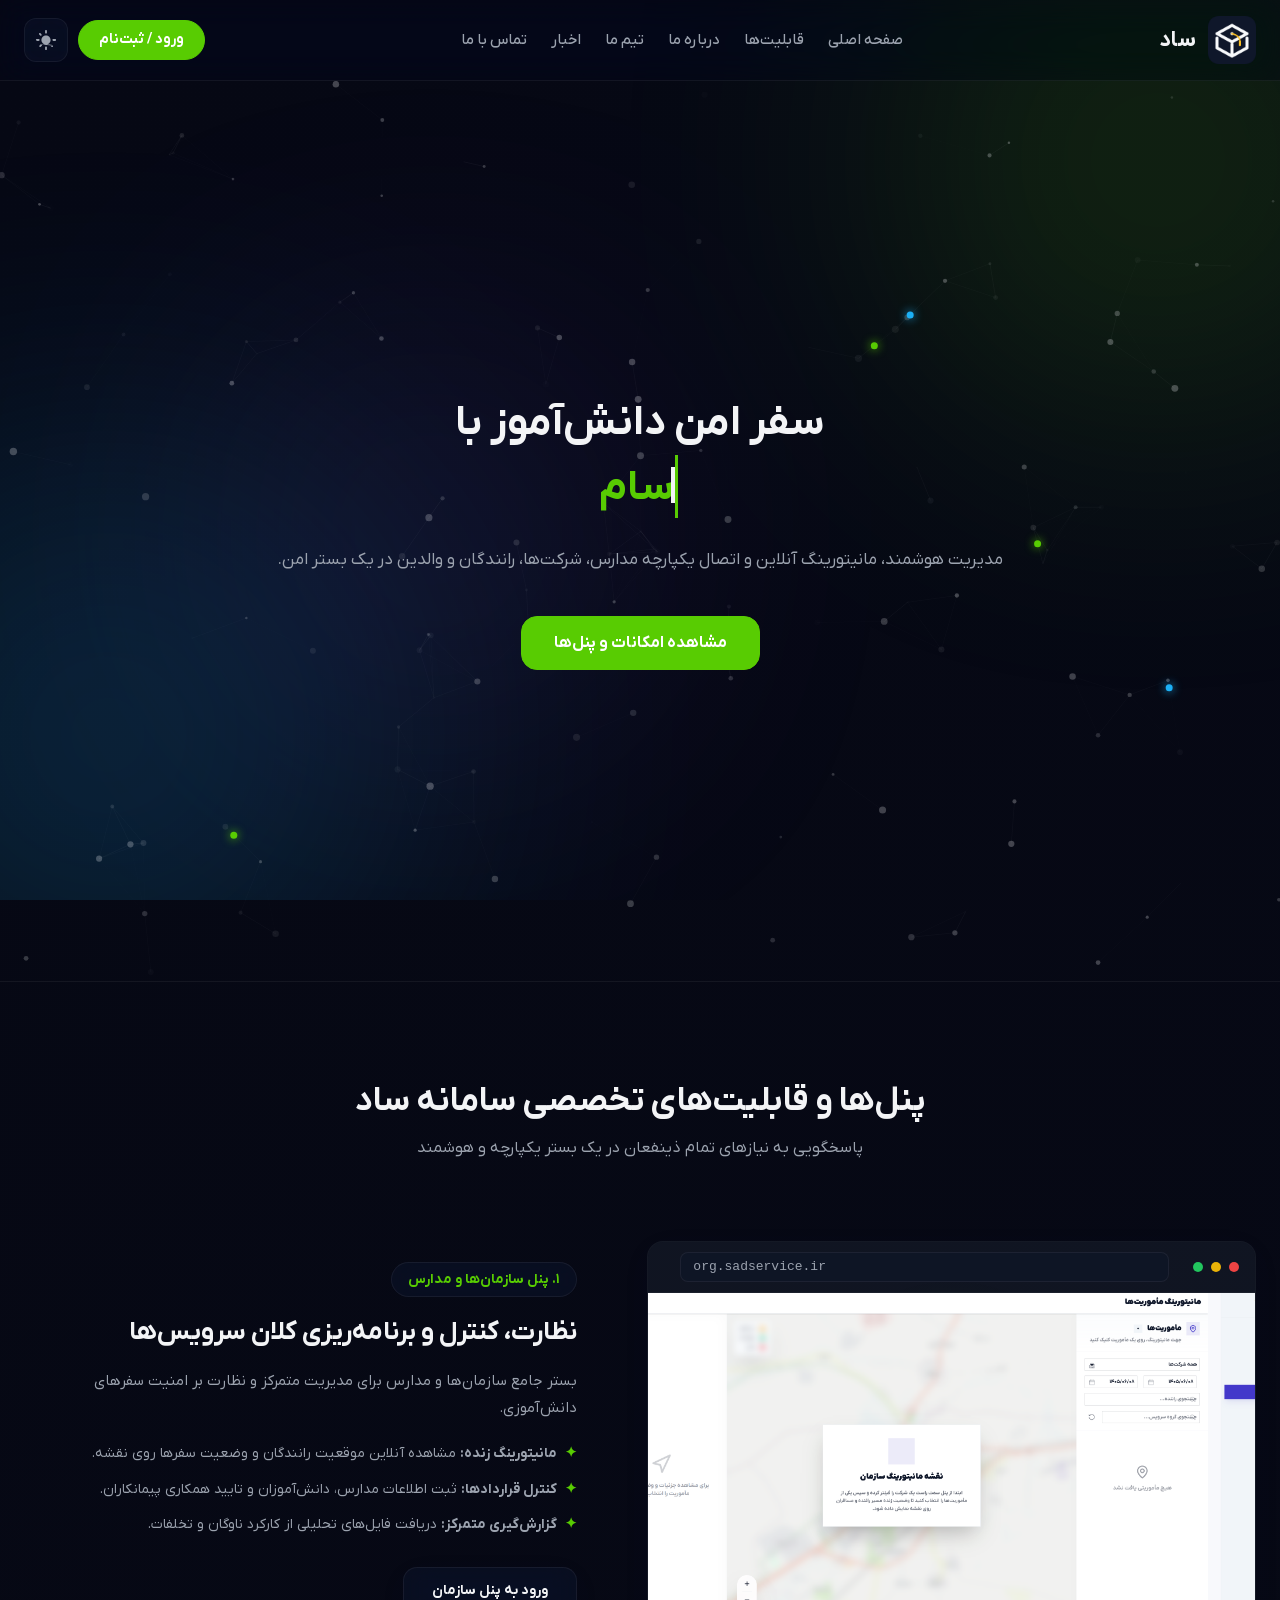
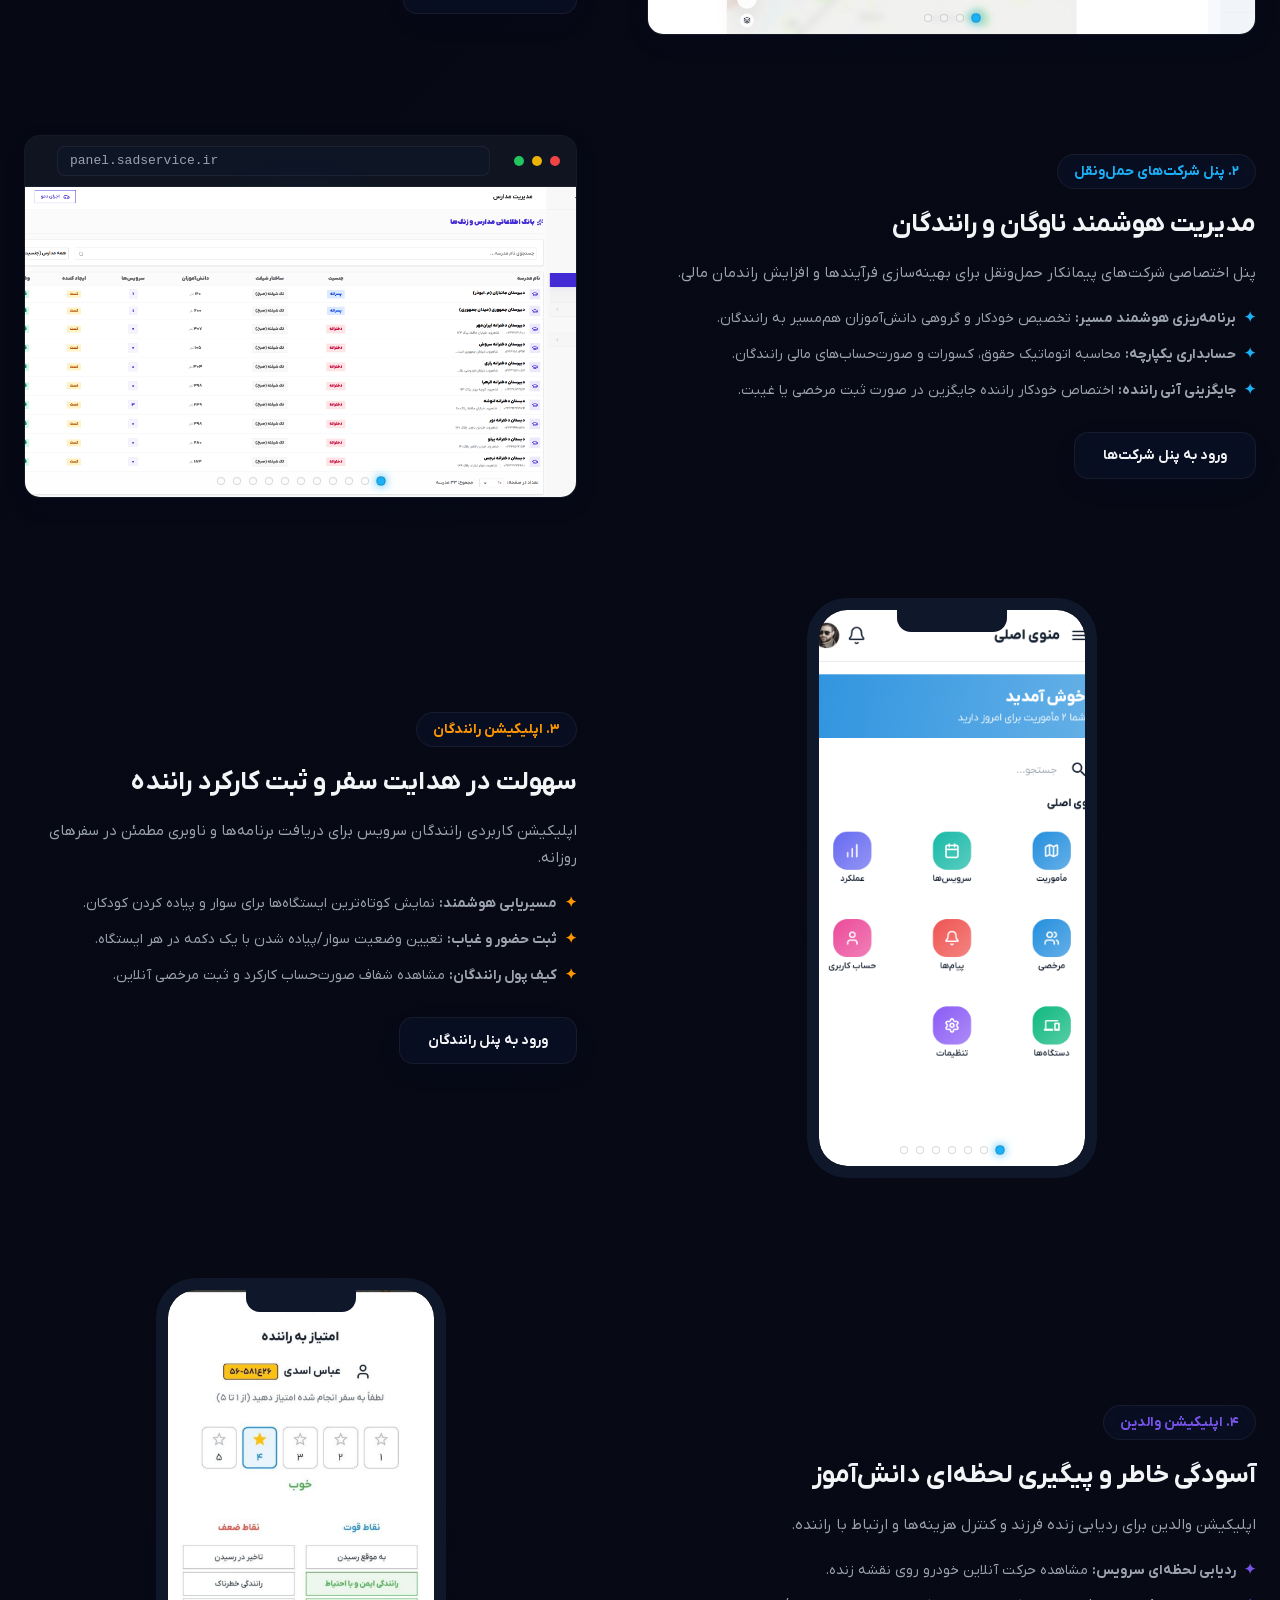
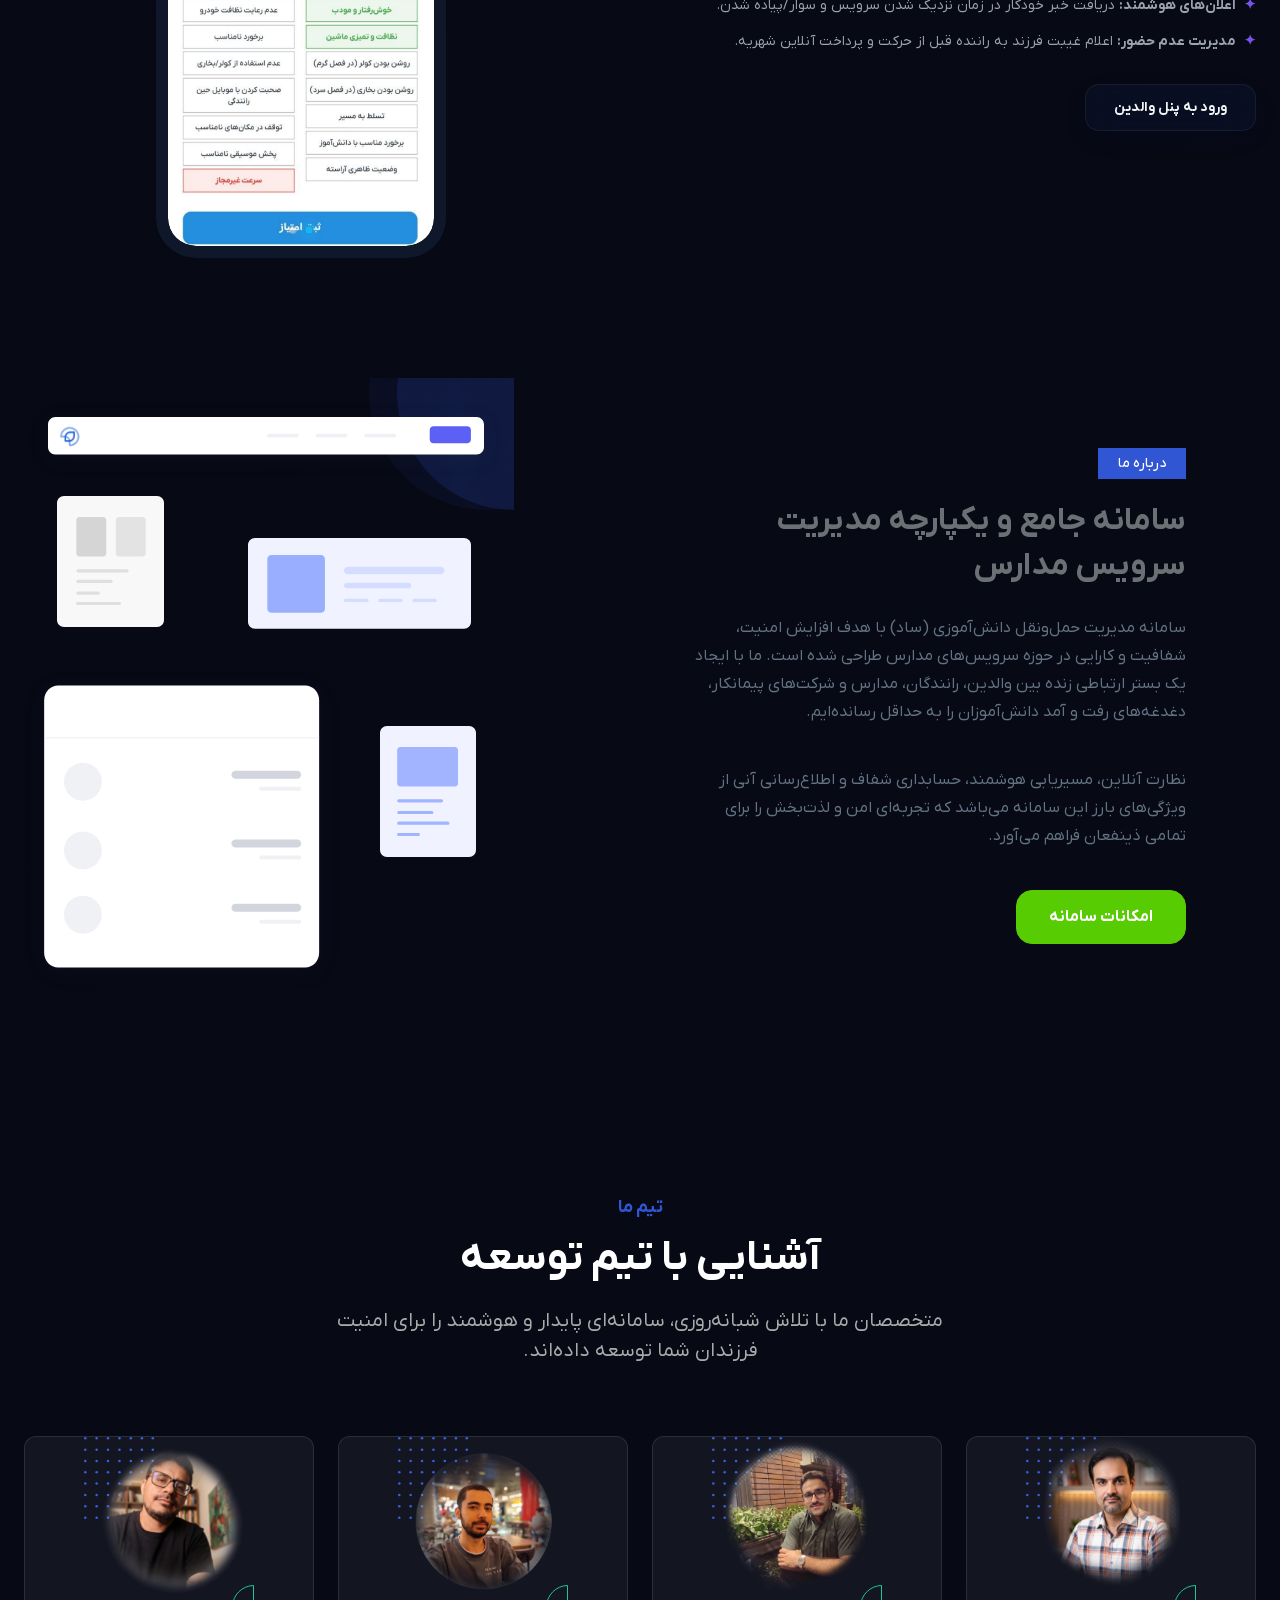
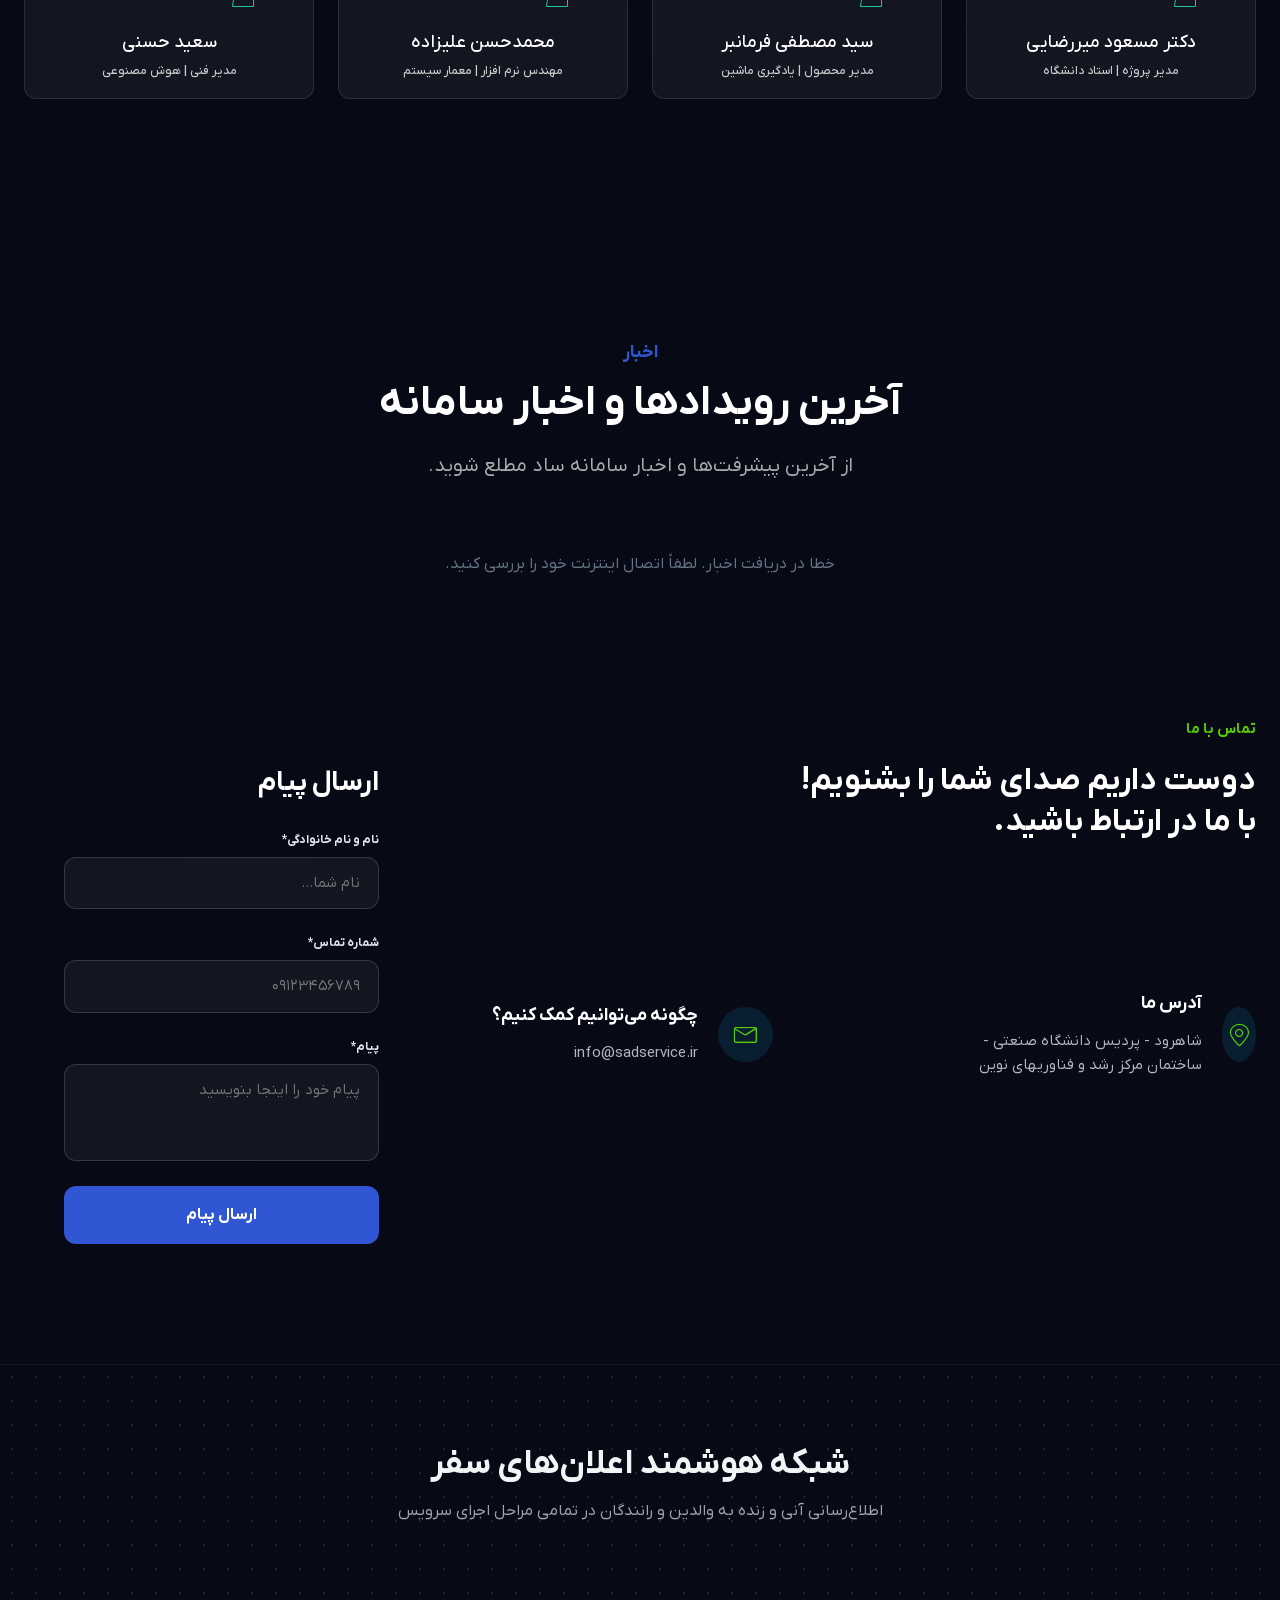
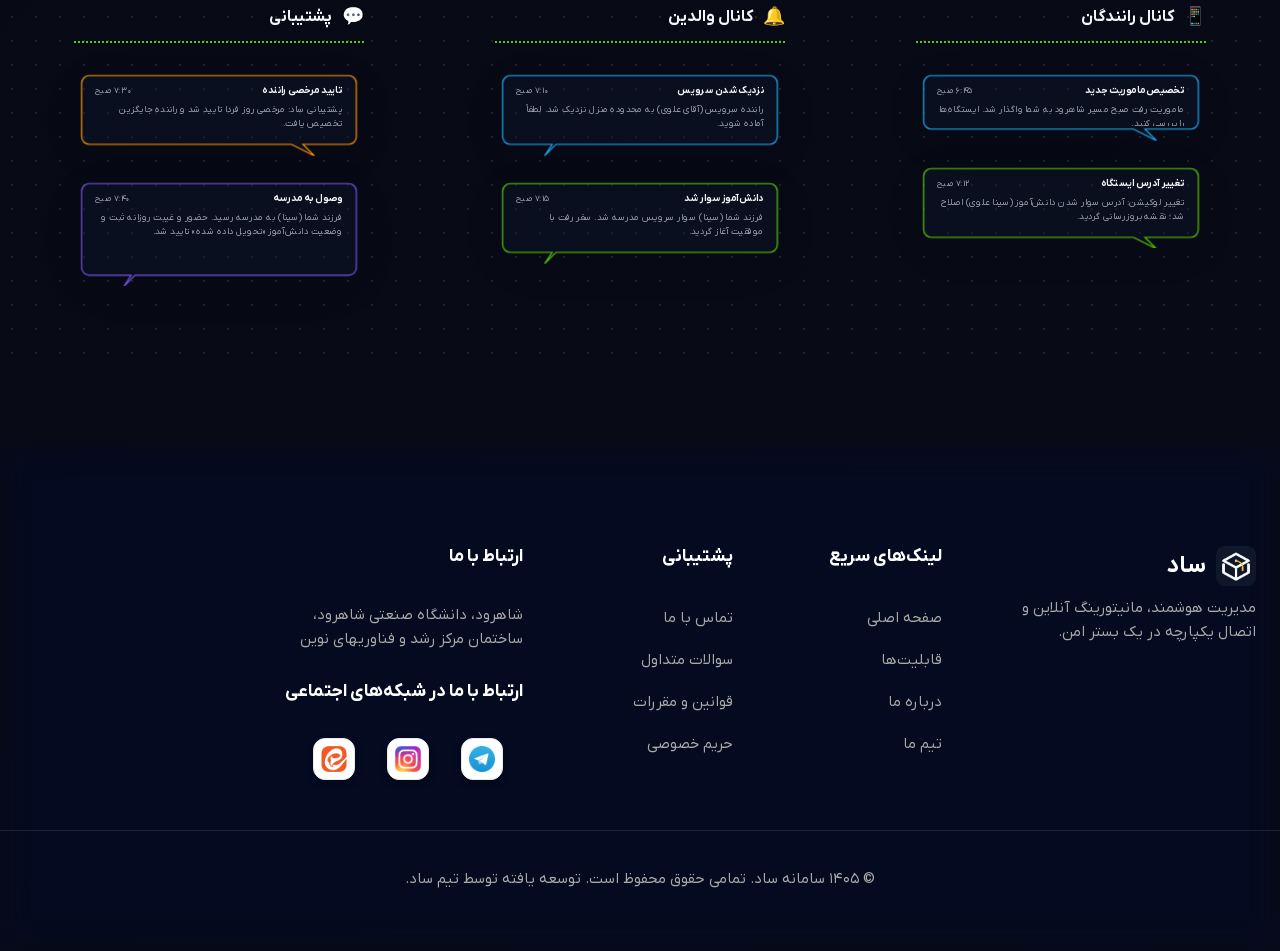
==== index.html @ 68086426 "update" ====
<!DOCTYPE html>
<html lang="fa" dir="rtl">

<head>
    <meta charset="UTF-8">
    <meta name="viewport" content="width=device-width, initial-scale=1.0">
    <title>سامانه مدیریت حمل‌و‌نقل دانش‌آموزی (ساد)</title>
    
    <link rel="stylesheet" href="assets/css/bootstrap.rtl.min.css">
    <link rel="stylesheet" href="assets/css/animate.css">
    <link rel="stylesheet" href="assets/css/lineicons.css">
    <link rel="stylesheet" href="assets/css/ud-styles.css">
    <link rel="stylesheet" href="style.css?v=2.0.3">
    <style>
        /* Base RTL and alignment for UIdeck sections */
        .ud-about, .ud-team, .ud-blog-grids, .ud-contact, .ud-footer {
            direction: rtl;
            text-align: right;
        }
        
        /* Extra variables for light/dark theme adaptation */
        body.dark-theme { --invert-icon: 1; }
        body:not(.dark-theme) { --invert-icon: 0; --card-bg: #fff; --border: #dee2e6; }

        /* Scoped overrides to make UIdeck compatible with dark theme */
        body.dark-theme .ud-about, body.dark-theme .ud-team, body.dark-theme .ud-blog-grids, body.dark-theme .ud-contact, body.dark-theme .ud-footer {
            background-color: transparent !important;
            color: #fff !important;
        }
        body.dark-theme .ud-section-title h2, body.dark-theme .ud-feature-title, body.dark-theme .ud-widget-title, body.dark-theme .ud-banner-content h1 {
            color: #fff !important;
        }
        body.dark-theme .ud-section-title p, body.dark-theme .ud-feature-desc, body.dark-theme .ud-widget-desc, body.dark-theme .ud-blog-desc {
            color: #aaa !important;
        }
        body.dark-theme .ud-single-team, body.dark-theme .ud-single-blog {
            background-color: rgba(255, 255, 255, 0.05) !important;
            border: 1px solid rgba(255, 255, 255, 0.1);
            border-radius: 12px;
        }
        body.dark-theme .ud-team-info h5, body.dark-theme .ud-blog-title a {
            color: #fff !important;
        }
        body.dark-theme .ud-team-info h6 {
            color: #ccc !important;
        }
        
        body.dark-theme .ud-footer-bottom { border-top: 1px solid rgba(255, 255, 255, 0.1) !important; background: transparent !important; }
        body.dark-theme .ud-footer-bottom p, body.dark-theme .ud-footer-bottom a { color: #aaa !important; }
        body.dark-theme .ud-widget-links li a { color: #aaa !important; }
        body.dark-theme .ud-widget-links li a:hover { color: #1cb0f6 !important; }

        /* Light mode specific fixes */
        body:not(.dark-theme) .ud-single-team, body:not(.dark-theme) .ud-single-blog {
            background-color: #fff !important;
            color: #333 !important;
            border: 1px solid #ccc !important;
        }
        body:not(.dark-theme) .ud-section-title h2 { color: #333 !important; }
        body:not(.dark-theme) .ud-footer { background-color: #f8f9fa !important; color: #333; }
        body:not(.dark-theme) .ud-widget-title { color: #333 !important; }
        body:not(.dark-theme) .ud-widget-desc { color: #666 !important; }
        body:not(.dark-theme) .ud-footer-logo h3 { color: #333 !important; }
        body:not(.dark-theme) .ud-footer-bottom { border-top: 1px solid #ddd !important; }
        body:not(.dark-theme) .ud-footer-bottom p { color: #666 !important; }
    
        /* Social Icons Universal Frame */
        .social-icon-box {
            display: flex;
            align-items: center;
            justify-content: center;
            width: 42px;
            height: 42px;
            background-color: #ffffff;
            border-radius: 12px;
            box-shadow: 0 4px 10px rgba(0,0,0,0.15);
            transition: transform 0.3s ease, box-shadow 0.3s ease;
            overflow: hidden;
            border: 1px solid #eaeaea;
        }
        .social-icon-box:hover {
            transform: translateY(-3px);
            box-shadow: 0 6px 15px rgba(0,0,0,0.25);
        }
        .social-icon-box img {
            width: 26px;
            height: 26px;
            object-fit: contain;
        }

        

        /* --- Elegant Cardless Design --- */
        
        /* 1. Ensure sections & pseudo-elements blend seamlessly into the background */
        #about, .ud-about, #contact, .ud-contact {
            background: transparent !important;
            background-color: transparent !important;
        }
        .ud-contact::after, #contact::after, .ud-about::after, #about::after {
            display: none !important;
            content: none !important;
            background: transparent !important;
        }

        /* 2. Remove bulky card wrappers but keep layout intact */
        .ud-about-wrapper, .ud-contact-content-wrapper, .ud-contact-form-wrapper {
            background: transparent !important;
            background-color: transparent !important;
            border: none !important;
            box-shadow: none !important;
        }

        /* 3. Typography & Spacing for About & Contact text */
        .ud-about-content h2, .ud-contact-title h2 {
            font-weight: 800;
            font-size: 32px;
            margin-bottom: 25px;
        }
        .ud-about-content h2 span, .ud-contact-title h2 span, .ud-contact-title span {
            color: var(--primary) !important;
        }
        
        /* 4. Elegant Icons for Contact Info */
        .ud-single-info {
            display: flex;
            align-items: center;
            margin-bottom: 30px;
        }
        .ud-contact .ud-info-icon {
            width: 55px;
            height: 55px;
            background: rgba(28, 176, 246, 0.12) !important;
            color: var(--primary) !important;
            border-radius: 50% !important;
            display: flex !important;
            align-items: center !important;
            justify-content: center !important;
            font-size: 24px !important;
            margin-left: 20px !important;
            margin-right: 0 !important;
            transition: all 0.3s ease;
        }
        .ud-single-info:hover .ud-info-icon {
            background: var(--primary) !important;
            color: #fff !important;
            transform: scale(1.08);
        }
        .ud-info-meta h5 {
            font-weight: 700;
            font-size: 18px;
            margin-bottom: 5px;
        }

        /* 5. Dark Mode Specific Contact Styles */
        body.dark-theme .ud-contact-title h2,
        body.dark-theme .ud-contact-form-title,
        body.dark-theme .ud-info-meta h5 {
            color: #ffffff !important;
        }
        body.dark-theme .ud-info-meta p,
        body.dark-theme .ud-contact-info-meta p {
            color: #b0b8c4 !important;
        }
        body.dark-theme .ud-contact-form-wrapper .ud-form-group label,
        body.dark-theme .ud-contact-form label {
            color: #e2e8f0 !important;
            font-weight: 600;
            margin-bottom: 8px;
            display: block;
        }
        body.dark-theme .ud-contact-form-wrapper .ud-form-group input,
        body.dark-theme .ud-contact-form-wrapper .ud-form-group textarea,
        body.dark-theme .ud-contact-form input,
        body.dark-theme .ud-contact-form textarea {
            background-color: rgba(255, 255, 255, 0.05) !important;
            color: #ffffff !important;
            border: 1px solid rgba(255, 255, 255, 0.15) !important;
            border-radius: 12px !important;
            padding: 14px 18px !important;
            font-size: 15px;
            width: 100%;
            outline: none !important;
            transition: all 0.3s ease !important;
        }
        body.dark-theme .ud-contact-form-wrapper .ud-form-group input:focus,
        body.dark-theme .ud-contact-form-wrapper .ud-form-group textarea:focus,
        body.dark-theme .ud-contact-form input:focus,
        body.dark-theme .ud-contact-form textarea:focus {
            background-color: rgba(255, 255, 255, 0.08) !important;
            border-color: var(--primary) !important;
            color: #ffffff !important;
            box-shadow: 0 0 0 4px rgba(28, 176, 246, 0.25) !important;
        }

        /* 6. Light Mode Specific Contact Styles */
        body:not(.dark-theme) .ud-contact-title h2,
        body:not(.dark-theme) .ud-contact-form-title,
        body:not(.dark-theme) .ud-info-meta h5 {
            color: #0f172a !important;
        }
        body:not(.dark-theme) .ud-info-meta p,
        body:not(.dark-theme) .ud-contact-info-meta p {
            color: #475569 !important;
        }
        body:not(.dark-theme) .ud-contact-form-wrapper .ud-form-group label,
        body:not(.dark-theme) .ud-contact-form label {
            color: #334155 !important;
            font-weight: 600;
            margin-bottom: 8px;
            display: block;
        }
        body:not(.dark-theme) .ud-contact-form-wrapper .ud-form-group input,
        body:not(.dark-theme) .ud-contact-form-wrapper .ud-form-group textarea,
        body:not(.dark-theme) .ud-contact-form input,
        body:not(.dark-theme) .ud-contact-form textarea {
            background-color: #ffffff !important;
            color: #0f172a !important;
            border: 1px solid #cbd5e1 !important;
            border-radius: 12px !important;
            padding: 14px 18px !important;
            font-size: 15px;
            width: 100%;
            box-shadow: 0 2px 6px rgba(0, 0, 0, 0.03) !important;
            outline: none !important;
            transition: all 0.3s ease !important;
        }
        body:not(.dark-theme) .ud-contact-form-wrapper .ud-form-group input:focus,
        body:not(.dark-theme) .ud-contact-form-wrapper .ud-form-group textarea:focus,
        body:not(.dark-theme) .ud-contact-form input:focus,
        body:not(.dark-theme) .ud-contact-form textarea:focus {
            background-color: #ffffff !important;
            border-color: var(--primary) !important;
            color: #0f172a !important;
            box-shadow: 0 0 0 4px rgba(28, 176, 246, 0.15) !important;
        }

        .ud-contact-form button {
            width: 100%;
            padding: 16px;
            border-radius: 12px !important;
            font-weight: bold;
            font-size: 16px;
        }

</style>

</head>

<body class="dark-theme">

    <!-- Ambient colorful background blobs -->
    <div class="ambient-blobs">
        <div class="blob blob-1"></div>
        <div class="blob blob-2"></div>
        <div class="blob blob-3"></div>
    </div>

    <!-- Header & Navigation -->
    <header>
        <div class="container nav-wrapper">
            <div class="logo-section">
                <img src="images/logo.png" alt="لوگو سامانه ساد" class="site-logo">
                <div>
                    <div class="logo-title">ساد</div>
                </div>
            </div>

            <!-- Navigation Links -->
            <div class="nav-menu-wrapper" id="navMenuWrapper">
                <nav>
                    <ul class="nav-menu">
                        <li><a href="#hero">صفحه اصلی</a></li>
                        <li><a href="#features">قابلیت‌ها</a></li>
                        <li><a href="#about">درباره ما</a></li>
                        <li><a href="#team">تیم ما</a></li>
                        <li><a href="#blog">اخبار</a></li>
                        <li><a href="#contact">تماس با ما</a></li>
                    </ul>
                    <div class="mobile-drawer-auth">
                        <a href="http://app.sadservice.ir" class="btn btn-primary mobile-auth-btn">ورود / ثبت‌نام</a>
                    </div>
                </nav>
            </div>

            <!-- Header Right Actions (Visible Always) -->
            <div class="header-right-actions">
                <div class="auth-buttons">
                    <a href="http://app.sadservice.ir" class="btn btn-primary header-auth-btn">ورود / ثبت‌نام</a>
                </div>

                <!-- Theme Toggle Switch -->
                <button id="theme-toggle" class="theme-toggle-btn" aria-label="تغییر پوسته">
                    <svg id="theme-icon" viewBox="0 0 24 24">
                        <path
                            d="M12 7c-2.76 0-5 2.24-5 5s2.24 5 5 5 5-2.24 5-5-2.24-5-5-5zM2 13h2c.55 0 1-.45 1-1s-.45-1-1-1H2c-.55 0-1 .45-1 1s.45 1 1 1zm18 0h2c.55 0 1-.45 1-1s-.45-1-1-1h-2c-.55 0-1 .45-1 1s.45 1 1 1zM11 2v2c0 .55.45 1 1 1s1-.45 1-1V2c0-.55-.45-1-1-1s-1 .45-1 1zm0 18v2c0 .55.45 1 1 1s1-.45 1-1v-2c0-.55-.45-1-1-1s-1 .45-1 1zM5.99 4.58c-.39-.39-1.03-.39-1.41 0s-.39 1.03 0 1.41l1.06 1.06c.39.39 1.03.39 1.41 0s.39-1.03 0-1.41L5.99 4.58zm12.37 12.37c-.39-.39-1.03-.39-1.41 0s-.39 1.03 0 1.41l1.06 1.06c.39.39 1.03.39 1.41 0s.39-1.03 0-1.41L5.99 16.95l-1.06 1.06c-.39.39-.39 1.03 0 1.41s1.03.39 1.41 0l1.06-1.06c.39-.39.39-1.03 0-1.41s-1.02-.39-1.41 0z" />
                    </svg>
                </button>

                <!-- Mobile Menu Hamburger Toggler -->
                <button class="navbar-toggler" id="navbarToggler" aria-label="تغییر وضعیت منو">
                    <span class="toggler-icon"></span>
                    <span class="toggler-icon"></span>
                    <span class="toggler-icon"></span>
                </button>
            </div>
        </div>
    </header>

    <!-- Hero Section with City Map Constellation Network -->
    <section class="hero" id="hero">
        <canvas id="constellation-canvas"></canvas>
        <div class="container hero-content">
            <h1>سفر امن دانش‌آموز با<br><span class="typing-cursor">|</span><span class="highlight"
                    id="typing-text"></span></h1>
            <p>مدیریت هوشمند، مانیتورینگ آنلاین و اتصال یکپارچه مدارس، شرکت‌ها، رانندگان و والدین در یک بستر امن.</p>
            <div class="hero-buttons">
                <a href="#features" class="btn btn-primary">مشاهده امکانات و پنل‌ها</a>
            </div>
        </div>
    </section>

    <!-- Polished Concise Features Section with Step-by-Step Alternating Grid -->
    <section class="features-section" id="features">
        <div class="container">
            <div class="section-header">
                <h2>پنل‌ها و قابلیت‌های تخصصی سامانه ساد</h2>
                <p>پاسخگویی به نیازهای تمام ذینفعان در یک بستر یکپارچه و هوشمند</p>
            </div>

            <div class="steps-flow-container">

                <!-- Step 1: Organization (Info Right, Mockup Left) -->
                <div class="flow-step">
                    <div class="flow-mockup-side">
                        <div class="mockup-ambient-glow" style="--mockup-glow: rgba(88, 204, 2, 0.16);"></div>
                        <div class="browser-mockup" onclick="openLightbox(this)">
                            <div class="browser-header">
                                <div class="browser-dot dot-red"></div>
                                <div class="browser-dot dot-yellow"></div>
                                <div class="browser-dot dot-green"></div>
                                <a href="http://org.sadservice.ir" target="_blank" rel="noopener noreferrer"
                                    class="browser-address">org.sadservice.ir</a>
                            </div>
                            <div class="browser-body">
                                <div class="slides-container" id="slides-organization">
                                    <!-- Slides dynamically loaded -->
                                </div>
                                <div class="slide-dots" id="dots-organization"></div>
                            </div>
                        </div>
                    </div>
                    <div class="flow-content-side">
                        <div class="step-badge">۱. پنل سازمان‌ها و مدارس</div>
                        <h2>نظارت، کنترل و برنامه‌ریزی کلان سرویس‌ها</h2>
                        <p>بستر جامع سازمان‌ها و مدارس برای مدیریت متمرکز و نظارت بر امنیت سفرهای دانش‌آموزی.</p>
                        <ul class="flow-bullets">
                            <li><strong>مانیتورینگ زنده:</strong> مشاهده آنلاین موقعیت رانندگان و وضعیت سفرها روی نقشه.
                            </li>
                            <li><strong>کنترل قراردادها:</strong> ثبت اطلاعات مدارس، دانش‌آموزان و تایید همکاری
                                پیمانکاران.</li>
                            <li><strong>گزارش‌گیری متمرکز:</strong> دریافت فایل‌های تحلیلی از کارکرد ناوگان و تخلفات.
                            </li>
                        </ul>
                        <a href="http://org.sadservice.ir" target="_blank" rel="noopener noreferrer"
                            class="panel-action-btn">ورود به پنل سازمان</a>
                    </div>
                </div>

                <!-- Step 2: Company (Info Left, Mockup Right) -->
                <div class="flow-step">
                    <div class="flow-mockup-side">
                        <div class="mockup-ambient-glow" style="--mockup-glow: rgba(28, 176, 246, 0.16);"></div>
                        <div class="browser-mockup" onclick="openLightbox(this)">
                            <div class="browser-header">
                                <div class="browser-dot dot-red"></div>
                                <div class="browser-dot dot-yellow"></div>
                                <div class="browser-dot dot-green"></div>
                                <a href="http://panel.sadservice.ir" target="_blank" rel="noopener noreferrer"
                                    class="browser-address">panel.sadservice.ir</a>
                            </div>
                            <div class="browser-body">
                                <div class="slides-container" id="slides-company">
                                    <!-- Slides dynamically loaded -->
                                </div>
                                <div class="slide-dots" id="dots-company"></div>
                            </div>
                        </div>
                    </div>
                    <div class="flow-content-side">
                        <div class="step-badge">۲. پنل شرکت‌های حمل‌ونقل</div>
                        <h2>مدیریت هوشمند ناوگان و رانندگان</h2>
                        <p>پنل اختصاصی شرکت‌های پیمانکار حمل‌ونقل برای بهینه‌سازی فرآیندها و افزایش راندمان مالی.</p>
                        <ul class="flow-bullets">
                            <li><strong>برنامه‌ریزی هوشمند مسیر:</strong> تخصیص خودکار و گروهی دانش‌آموزان هم‌مسیر به
                                رانندگان.</li>
                            <li><strong>حسابداری یکپارچه:</strong> محاسبه اتوماتیک حقوق، کسورات و صورت‌حساب‌های مالی
                                رانندگان.</li>
                            <li><strong>جایگزینی آنی راننده:</strong> اختصاص خودکار راننده جایگزین در صورت ثبت مرخصی یا
                                غیبت.</li>
                        </ul>
                        <a href="http://panel.sadservice.ir" target="_blank" rel="noopener noreferrer"
                            class="panel-action-btn">ورود به پنل شرکت‌ها</a>
                    </div>
                </div>

                <!-- Step 3: Driver (Info Right, Mockup Left) -->
                <div class="flow-step">
                    <div class="flow-mockup-side">
                        <div class="mockup-ambient-glow" style="--mockup-glow: rgba(255, 150, 0, 0.16);"></div>
                        <div class="phone-mockup" onclick="openLightbox(this)">
                            <div class="phone-notch"></div>
                            <div class="phone-screen">
                                <div class="slides-container" id="slides-driver">
                                    <!-- Slides dynamically loaded -->
                                </div>
                                <div class="slide-dots" id="dots-driver"></div>
                            </div>
                        </div>
                    </div>
                    <div class="flow-content-side">
                        <div class="step-badge">۳. اپلیکیشن رانندگان</div>
                        <h2>سهولت در هدایت سفر و ثبت کارکرد راننده</h2>
                        <p>اپلیکیشن کاربردی رانندگان سرویس برای دریافت برنامه‌ها و ناوبری مطمئن در سفرهای روزانه.</p>
                        <ul class="flow-bullets">
                            <li><strong>مسیریابی هوشمند:</strong> نمایش کوتاه‌ترین ایستگاه‌ها برای سوار و پیاده کردن
                                کودکان.</li>
                            <li><strong>ثبت حضور و غیاب:</strong> تعیین وضعیت سوار/پیاده شدن با یک دکمه در هر ایستگاه.
                            </li>
                            <li><strong>کیف پول رانندگان:</strong> مشاهده شفاف صورت‌حساب کارکرد و ثبت مرخصی آنلاین.</li>
                        </ul>
                        <a href="http://driver.sadservice.ir" target="_blank" rel="noopener noreferrer"
                            class="panel-action-btn">ورود به پنل رانندگان</a>
                    </div>
                </div>

                <!-- Step 4: Parent (Info Left, Mockup Right) -->
                <div class="flow-step">
                    <div class="flow-mockup-side">
                        <div class="mockup-ambient-glow" style="--mockup-glow: rgba(120, 83, 232, 0.16);"></div>
                        <div class="phone-mockup" onclick="openLightbox(this)">
                            <div class="phone-notch"></div>
                            <div class="phone-screen">
                                <div class="slides-container" id="slides-parent">
                                    <!-- Slides dynamically loaded -->
                                </div>
                                <div class="slide-dots" id="dots-parent"></div>
                            </div>
                        </div>
                    </div>
                    <div class="flow-content-side">
                        <div class="step-badge">۴. اپلیکیشن والدین</div>
                        <h2>آسودگی خاطر و پیگیری لحظه‌ای دانش‌آموز</h2>
                        <p>اپلیکیشن والدین برای ردیابی زنده فرزند و کنترل هزینه‌ها و ارتباط با راننده.</p>
                        <ul class="flow-bullets">
                            <li><strong>ردیابی لحظه‌ای سرویس:</strong> مشاهده حرکت آنلاین خودرو روی نقشه زنده.</li>
                            <li><strong>اعلان‌های هوشمند:</strong> دریافت خبر خودکار در زمان نزدیک شدن سرویس و
                                سوار/پیاده شدن.</li>
                            <li><strong>مدیریت عدم حضور:</strong> اعلام غیبت فرزند به راننده قبل از حرکت و پرداخت آنلاین
                                شهریه.</li>
                        </ul>
                        <a href="http://app.sadservice.ir" target="_blank" rel="noopener noreferrer"
                            class="panel-action-btn">ورود به پنل والدین</a>
                    </div>
                </div>

            </div>
        </div>
    </section>

    
    <!-- ====== About Start ====== -->
    <section id="about" class="ud-about" style="padding-top: 60px; padding-bottom: 60px;">
      <div class="container">
        <div class="ud-about-wrapper wow fadeInUp" data-wow-delay=".2s">
          <div class="ud-about-content-wrapper">
            <div class="ud-about-content">
              <span class="tag">درباره ما</span>
              <h2>سامانه جامع و یکپارچه مدیریت سرویس مدارس</h2>
              <p>
                سامانه مدیریت حمل‌و‌نقل دانش‌آموزی (ساد) با هدف افزایش امنیت، شفافیت و کارایی در حوزه سرویس‌های مدارس طراحی شده است. ما با ایجاد یک بستر ارتباطی زنده بین والدین، رانندگان، مدارس و شرکت‌های پیمانکار، دغدغه‌های رفت و آمد دانش‌آموزان را به حداقل رسانده‌ایم.
              </p>

              <p>
                نظارت آنلاین، مسیریابی هوشمند، حسابداری شفاف و اطلاع‌رسانی آنی از ویژگی‌های بارز این سامانه می‌باشد که تجربه‌ای امن و لذت‌بخش را برای تمامی ذینفعان فراهم می‌آورد.
              </p>
              <a href="#features" class="btn btn-primary">امکانات سامانه</a>
            </div>
          </div>
          <div class="ud-about-image">
            <img src="assets/images/about/about-image.svg" alt="about-image" />
          </div>
        </div>
      </div>
    </section>
    <!-- ====== About End ====== -->

    <!-- ====== Team Start ====== -->
    <section id="team" class="ud-team">
      <div class="container">
        <div class="row">
          <div class="col-lg-12">
            <div class="ud-section-title mx-auto text-center">
              <span>تیم ما</span>
              <h2>آشنایی با تیم توسعه</h2>
              <p>
                متخصصان ما با تلاش شبانه‌روزی، سامانه‌ای پایدار و هوشمند را برای امنیت فرزندان شما توسعه داده‌اند.
              </p>
            </div>
          </div>
        </div>

        <div class="row justify-content-center">
        
          <div class="col-xl-3 col-lg-3 col-sm-6">
            <div class="ud-single-team wow fadeInUp" data-wow-delay=".25s">
              <div class="ud-team-image-wrapper">
                <div class="ud-team-image">
                  <img src="assets/images/team/tm-04.png" alt="team" style="border-radius: 50%;" />
                </div>
                <img src="assets/images/team/dotted-shape.svg" alt="shape" class="shape shape-1" />
                <img src="assets/images/team/shape-2.svg" alt="shape" class="shape shape-2" />
              </div>
              <div class="ud-team-info">
                <h5>دکتر مسعود میررضایی</h5>
                <h6>مدیر پروژه | استاد دانشگاه</h6>
              </div>
            </div>
          </div>
          <div class="col-xl-3 col-lg-3 col-sm-6">
            <div class="ud-single-team wow fadeInUp" data-wow-delay=".15s">
              <div class="ud-team-image-wrapper">
                <div class="ud-team-image">
                  <img src="assets/images/team/tm-02.png" alt="team" />
                </div>
                <img src="assets/images/team/dotted-shape.svg" alt="shape" class="shape shape-1" />
                <img src="assets/images/team/shape-2.svg" alt="shape" class="shape shape-2" />
              </div>
              <div class="ud-team-info">
                <h5>سید مصطفی فرمانبر</h5>
                <h6>مدیر محصول | یادگیری ماشین </h6>
              </div>
            </div>
          </div>
          
          <div class="col-xl-3 col-lg-3 col-sm-6">
            <div class="ud-single-team wow fadeInUp" data-wow-delay=".2s">
              <div class="ud-team-image-wrapper">
                <div class="ud-team-image">
                  <img src="assets/images/team/tm-03.png" alt="team" />
                </div>
                <img src="assets/images/team/dotted-shape.svg" alt="shape" class="shape shape-1" />
                <img src="assets/images/team/shape-2.svg" alt="shape" class="shape shape-2" />
              </div>
              <div class="ud-team-info">
                <h5>محمدحسن علیزاده</h5>
                <h6>مهندس نرم افزار | معمار سیستم</h6>
              </div>
            </div>
          </div>
        
          <div class="col-xl-3 col-lg-3 col-sm-6">
            <div class="ud-single-team wow fadeInUp" data-wow-delay=".1s">
              <div class="ud-team-image-wrapper">
                <div class="ud-team-image">
                  <img src="assets/images/team/tm-01.png" alt="team" />
                </div>
                <img src="assets/images/team/dotted-shape.svg" alt="shape" class="shape shape-1" />
                <img src="assets/images/team/shape-2.svg" alt="shape" class="shape shape-2" />
              </div>
              <div class="ud-team-info">
                <h5>سعید حسنی</h5>
                <h6>مدیر فنی | هوش مصنوعی </h6>
              </div>
            </div>
          </div>
        </div>
      </div>
    </section>
    <!-- ====== Team End ====== -->

    <!-- ====== Blog Start ====== -->
    <section id="blog" class="ud-blog-grids">
      <div class="container">
        <div class="row">
          <div class="col-lg-12">
            <div class="ud-section-title mx-auto text-center">
              <span>اخبار</span>
              <h2>آخرین رویدادها و اخبار سامانه</h2>
              <p>از آخرین پیشرفت‌ها و اخبار سامانه ساد مطلع شوید.</p>
            </div>
          </div>
        </div>
        <div class="row" id="dynamic-news-container">
          <!-- News cards will be dynamically loaded here by JavaScript -->
          <div class="col-12 text-center">
            <p>در حال بارگذاری اخبار...</p>
          </div>
        </div>
      </div>
    </section>
    <!-- ====== Blog End ====== -->

    <!-- ====== Contact Start ====== -->
    <section id="contact" class="ud-contact" style="padding-top: 60px; padding-bottom: 60px;">
      <div class="container">
        <div class="row align-items-stretch" style="gap: 20px 0;">
          <div class="col-xl-8 col-lg-7">
            <div class="ud-contact-content-wrapper">
              <div class="ud-contact-title">
                <span>تماس با ما</span>
                <h2>
                  دوست داریم صدای شما را بشنویم!<br />
                  با ما در ارتباط باشید.
                </h2>
              </div>
              <div class="ud-contact-info-wrapper">
                <div class="ud-single-info">
                  <div class="ud-info-icon">
                    <i class="lni lni-map-marker"></i>
                  </div>
                  <div class="ud-info-meta">
                    <h5>آدرس ما</h5>
                    <p>شاهرود - پردیس دانشگاه صنعتی - ساختمان مرکز رشد و فناوریهای نوین</p>
                  </div>
                </div>
                <div class="ud-single-info">
                  <div class="ud-info-icon">
                    <i class="lni lni-envelope"></i>
                  </div>
                  <div class="ud-info-meta">
                    <h5>چگونه می‌توانیم کمک کنیم؟</h5>
                    <p>info@sadservice.ir</p>
                  </div>
                </div>
              </div>
            </div>
          </div>
          <div class="col-xl-4 col-lg-5">
            <div class="ud-contact-form-wrapper wow fadeInUp" data-wow-delay=".2s">
              <h3 class="ud-contact-form-title">ارسال پیام</h3>
              <form class="ud-contact-form" id="contactForm">
                <div class="ud-form-group">
                  <label for="fullName">نام و نام خانوادگی*</label>
                  <input type="text" id="fullName" name="fullName" placeholder="نام شما..." required />
                </div>
                <div class="ud-form-group">
                  <label for="phone">شماره تماس*</label>
                  <input type="text" id="phone" name="phone" placeholder="09123456789" required />
                </div>
                <div class="ud-form-group">
                  <label for="message">پیام*</label>
                  <textarea id="message" name="message" rows="3" placeholder="پیام خود را اینجا بنویسید" required></textarea>
                </div>
                <div class="ud-form-group mb-0">
                  <button type="submit" class="ud-main-btn" id="submitBtn">
                    ارسال پیام
                  </button>
                </div>
                <p id="formStatus" style="margin-top: 10px; font-weight: bold;"></p>
              </form>
            </div>
          </div>
        </div>
      </div>
    </section>
    <!-- ====== Contact End ====== -->

    <!-- Dedicated Live Notifications Section -->
    <section class="notifications-showcase-section" id="notifications-showcase">
        <div class="container">
            <div class="section-header">
                <h2>شبکه هوشمند اعلان‌های سفر</h2>
                <p>اطلاع‌رسانی آنی و زنده به والدین و رانندگان در تمامی مراحل اجرای سرویس</p>
            </div>

            <div class="notifications-grid">
                <!-- Column 1: Driver Channel -->
                <div class="notification-column">
                    <div class="column-header">
                        <span class="column-icon">📱</span>
                        <h3>کانال رانندگان</h3>
                    </div>

                    <!-- Dialogue 1 -->
                    <div class="dialog-wrapper dialog-1">
                        <svg class="dialog-svg" viewBox="0 0 380 95" xmlns="http://www.w3.org/2000/svg">
                            <path
                                d="M 20 10 L 360 10 A 10 10 0 0 1 370 20 L 370 70 A 10 10 0 0 1 360 80 L 300 80 L 315 95 L 285 80 L 20 80 A 10 10 0 0 1 10 70 L 10 20 A 10 10 0 0 1 20 10 Z"
                                fill="var(--card-bg)" stroke="var(--border)" stroke-width="1.5" />
                            <foreignObject x="22" y="16" width="336" height="60">
                                <div class="dialog-content" xmlns="http://www.w3.org/1999/xhtml">
                                    <div class="dialog-header">
                                        <span class="dialog-title">تخصیص ماموریت جدید</span>
                                        <span class="dialog-time">۶:۴۵ صبح</span>
                                    </div>
                                    <div class="dialog-body">ماموریت رفت صبح مسیر شاهرود به شما واگذار شد. ایستگاه‌ها را
                                        بررسی کنید.</div>
                                </div>
                            </foreignObject>
                        </svg>
                    </div>

                    <!-- Dialogue 3 -->
                    <div class="dialog-wrapper dialog-3">
                        <svg class="dialog-svg" viewBox="0 0 380 115" xmlns="http://www.w3.org/2000/svg">
                            <path
                                d="M 20 10 L 360 10 A 10 10 0 0 1 370 20 L 370 90 A 10 10 0 0 1 360 100 L 300 100 L 315 115 L 285 100 L 20 100 A 10 10 0 0 1 10 90 L 10 20 A 10 10 0 0 1 20 10 Z"
                                fill="var(--card-bg)" stroke="var(--border)" stroke-width="1.5" />
                            <foreignObject x="22" y="16" width="336" height="80">
                                <div class="dialog-content" xmlns="http://www.w3.org/1999/xhtml">
                                    <div class="dialog-header">
                                        <span class="dialog-title">تغییر آدرس ایستگاه</span>
                                        <span class="dialog-time">۷:۱۲ صبح</span>
                                    </div>
                                    <div class="dialog-body">تغییر لوکیشن: آدرس سوار شدن دانش‌آموز (سینا علوی) اصلاح شد؛
                                        نقشه بروزرسانی گردید.</div>
                                </div>
                            </foreignObject>
                        </svg>
                    </div>
                </div>

                <!-- Column 2: Parent Channel -->
                <div class="notification-column">
                    <div class="column-header">
                        <span class="column-icon">🔔</span>
                        <h3>کانال والدین</h3>
                    </div>

                    <!-- Dialogue 2 -->
                    <div class="dialog-wrapper dialog-2">
                        <svg class="dialog-svg" viewBox="0 0 380 115" xmlns="http://www.w3.org/2000/svg">
                            <path
                                d="M 20 10 L 360 10 A 10 10 0 0 1 370 20 L 370 90 A 10 10 0 0 1 360 100 L 80 100 L 65 115 L 75 100 L 20 100 A 10 10 0 0 1 10 90 L 10 20 A 10 10 0 0 1 20 10 Z"
                                fill="var(--card-bg)" stroke="var(--border)" stroke-width="1.5" />
                            <foreignObject x="22" y="16" width="336" height="80">
                                <div class="dialog-content" xmlns="http://www.w3.org/1999/xhtml">
                                    <div class="dialog-header">
                                        <span class="dialog-title">نزدیک شدن سرویس</span>
                                        <span class="dialog-time">۷:۱۰ صبح</span>
                                    </div>
                                    <div class="dialog-body">راننده سرویس (آقای علوی) به محدوده منزل نزدیک شد. لطفاً
                                        آماده شوید.</div>
                                </div>
                            </foreignObject>
                        </svg>
                    </div>

                    <!-- Dialogue 4 -->
                    <div class="dialog-wrapper dialog-4">
                        <svg class="dialog-svg" viewBox="0 0 380 115" xmlns="http://www.w3.org/2000/svg">
                            <path
                                d="M 20 10 L 360 10 A 10 10 0 0 1 370 20 L 370 90 A 10 10 0 0 1 360 100 L 80 100 L 65 115 L 75 100 L 20 100 A 10 10 0 0 1 10 90 L 10 20 A 10 10 0 0 1 20 10 Z"
                                fill="var(--card-bg)" stroke="var(--border)" stroke-width="1.5" />
                            <foreignObject x="22" y="16" width="336" height="80">
                                <div class="dialog-content" xmlns="http://www.w3.org/1999/xhtml">
                                    <div class="dialog-header">
                                        <span class="dialog-title">دانش‌آموز سوار شد</span>
                                        <span class="dialog-time">۷:۱۵ صبح</span>
                                    </div>
                                    <div class="dialog-body">فرزند شما (سینا) سوار سرویس مدرسه شد. سفر رفت با موفقیت
                                        آغاز گردید.</div>
                                </div>
                            </foreignObject>
                        </svg>
                    </div>
                </div>

                <!-- Column 3: Support / Company Channel -->
                <div class="notification-column">
                    <div class="column-header">
                        <span class="column-icon">💬</span>
                        <h3>پشتیبانی</h3>
                    </div>

                    <!-- Dialogue 5 -->
                    <div class="dialog-wrapper dialog-5">
                        <svg class="dialog-svg" viewBox="0 0 380 115" xmlns="http://www.w3.org/2000/svg">
                            <path
                                d="M 20 10 L 360 10 A 10 10 0 0 1 370 20 L 370 90 A 10 10 0 0 1 360 100 L 300 100 L 315 115 L 285 100 L 20 100 A 10 10 0 0 1 10 90 L 10 20 A 10 10 0 0 1 20 10 Z"
                                fill="var(--card-bg)" stroke="var(--border)" stroke-width="1.5" />
                            <foreignObject x="22" y="16" width="336" height="80">
                                <div class="dialog-content" xmlns="http://www.w3.org/1999/xhtml">
                                    <div class="dialog-header">
                                        <span class="dialog-title">تایید مرخصی راننده</span>
                                        <span class="dialog-time">۷:۳۰ صبح</span>
                                    </div>
                                    <div class="dialog-body">پشتیبانی ساد: مرخصی روز فردا تایید شد و راننده جایگزین
                                        تخصیص یافت.</div>
                                </div>
                            </foreignObject>
                        </svg>
                    </div>

                    <!-- Dialogue 6 -->
                    <div class="dialog-wrapper dialog-6">
                        <svg class="dialog-svg" viewBox="0 0 380 145" xmlns="http://www.w3.org/2000/svg">
                            <path
                                d="M 20 10 L 360 10 A 10 10 0 0 1 370 20 L 370 120 A 10 10 0 0 1 360 130 L 80 130 L 65 145 L 75 130 L 20 130 A 10 10 0 0 1 10 120 L 10 20 A 10 10 0 0 1 20 10 Z"
                                fill="var(--card-bg)" stroke="var(--border)" stroke-width="1.5" />
                            <foreignObject x="22" y="16" width="336" height="110">
                                <div class="dialog-content" xmlns="http://www.w3.org/1999/xhtml">
                                    <div class="dialog-header">
                                        <span class="dialog-title">وصول به مدرسه</span>
                                        <span class="dialog-time">۷:۴۰ صبح</span>
                                    </div>
                                    <div class="dialog-body">فرزند شما (سینا) به مدرسه رسید. حضور و غیبت روزانه ثبت و
                                        وضعیت دانش‌آموز «تحویل داده شده» تایید شد.</div>
                                </div>
                            </foreignObject>
                        </svg>
                    </div>
                </div>
            </div>
        </div>
    </section>

    
    <!-- ====== Footer Start ====== -->
    <footer class="ud-footer wow fadeInUp" data-wow-delay=".15s" style="margin-top: 80px;">
      <div class="ud-footer-widgets">
        <div class="container">
          <div class="row">
            <div class="col-xl-3 col-lg-4 col-md-6">
              <div class="ud-widget">
                <a href="#hero" class="ud-footer-logo" style="display:flex; align-items:center; gap: 10px; text-decoration: none; color: #fff;">
                  <img src="images/logo.png" alt="logo" style="width: 40px;" />
                  <h3 style="margin:0; font-size: 24px; color: #fff;">ساد</h3>
                </a>
                <p class="ud-widget-desc">
                  مدیریت هوشمند، مانیتورینگ آنلاین و اتصال یکپارچه در یک بستر امن.
                </p>
              </div>
            </div>

            <div class="col-xl-2 col-lg-2 col-md-6 col-sm-6">
              <div class="ud-widget">
                <h5 class="ud-widget-title">لینک‌های سریع</h5>
                <ul class="ud-widget-links">
                  <li><a href="#hero">صفحه اصلی</a></li>
                  <li><a href="#features">قابلیت‌ها</a></li>
                  <li><a href="#about">درباره ما</a></li>
                  <li><a href="#team">تیم ما</a></li>
                </ul>
              </div>
            </div>
            
            <div class="col-xl-2 col-lg-3 col-md-6 col-sm-6">
              <div class="ud-widget">
                <h5 class="ud-widget-title">پشتیبانی</h5>
                <ul class="ud-widget-links">
                  <li><a href="#contact">تماس با ما</a></li>
                  <li><a href="#">سوالات متداول</a></li>
                  <li><a href="#">قوانین و مقررات</a></li>
                  <li><a href="#">حریم خصوصی</a></li>
                </ul>
              </div>
            </div>

            <div class="col-xl-3 col-lg-6 col-md-8 col-sm-10">
              <div class="ud-widget">
                <h5 class="ud-widget-title">ارتباط با ما</h5>
                <p class="ud-widget-desc">
                  شاهرود، دانشگاه صنعتی شاهرود، ساختمان مرکز رشد و فناوریهای نوین<br>
                </p>
              <div class="ud-widget">
                <h5 class="ud-widget-title">ارتباط با ما در شبکه‌های اجتماعی</h5>
                <ul class="ud-widget-socials" style="display:flex; gap:12px; list-style:none; padding:0; flex-wrap: wrap;">
                  <li><a href="https://t.me/sadservice_ir" target="_blank" title="تلگرام" class="social-icon-box">
                      <img src="assets/images/logo/telegram.png" alt="تلگرام">
                  </a></li>
                  <li><a href="https://instagram.com/sadservice_app" target="_blank" title="اینستاگرام" class="social-icon-box">
                      <img src="assets/images/logo/instagram.png" alt="اینستاگرام">
                  </a></li>
                  <li><a href="https://eitaa.com/sadservice_ir" target="_blank" title="ایتا" class="social-icon-box">
                      <img src="assets/images/logo/eitaa.png" alt="ایتا">
                  </a></li>
                  <!-- <li><a href="https://rubika.ir/sadservice_ir" target="_blank" title="روبیکا" class="social-icon-box">
                      <img src="assets/images/logo/rubika.png" alt="روبیکا">
                  </a></li>
                  <li><a href="https://bale.ai/sadservice_ir" target="_blank" title="بله" class="social-icon-box">
                      <img src="assets/images/logo/bale.png" alt="بله">
                  </a></li> -->
                </ul>
              </div>

              </div>
            </div>
          </div>
        </div>
      </div>
      <div class="ud-footer-bottom">
        <div class="container">
          <div class="row">
            <div class="col-md-12 text-center">
              <p class="ud-footer-bottom-right" style="text-align: center;">
                © <span id="footer-year"></span> سامانه ساد. تمامی حقوق محفوظ است. توسعه یافته توسط تیم ساد.
              </p>
            </div>
          </div>
        </div>
      </div>
    </footer>
    <!-- ====== Footer End ====== -->


    <!-- Lightbox Modal -->
    <div class="lightbox" id="lightbox" onclick="closeLightbox()">
        <span class="lightbox-close">&times;</span>
        <img class="lightbox-content" id="lightbox-img" src="" alt="بزرگنمایی تصویر">
    </div>

    <!-- JavaScript code -->
    <script>
        const persianDigits = ['۰','۱','۲','۳','۴','۵','۶','۷','۸','۹'];
        function toPersianDigits(n) {
            return String(n).replace(/\d/g, d => persianDigits[+d]);
        }
        function gregorianToJalali(gy, gm, gd) {
            const g_d_m = [0,31,59,90,120,151,181,212,243,273,304,334];
            let jy = (gy <= 1600) ? 0 : 979;
            gy -= (gy <= 1600) ? 621 : 1600;
            const gy2 = (gm > 2) ? (gy + 1) : gy;
            let days = (365 * gy) + Math.floor((gy2 + 3) / 4) - Math.floor((gy2 + 99) / 100) + Math.floor((gy2 + 399) / 400) - 80 + gd + g_d_m[gm - 1];
            jy += 33 * Math.floor(days / 12053);
            days %= 12053;
            jy += 4 * Math.floor(days / 1461);
            days %= 1461;
            jy += Math.floor((days - 1) / 365);
            if (days > 365) days = (days - 1) % 365;
            const jm = (days < 186) ? 1 + Math.floor(days / 31) : 7 + Math.floor((days - 186) / 30);
            const jd = 1 + ((days < 186) ? (days % 31) : ((days - 186) % 30));
            return { jy, jm, jd };
        }
        const now = new Date();
        const jalali = gregorianToJalali(now.getFullYear(), now.getMonth() + 1, now.getDate());
        const footerYearText = toPersianDigits(jalali.jy);
        const footerYearEl = document.getElementById('footer-year');
        if (footerYearEl) {
            footerYearEl.textContent = footerYearText;
        }

        // Dark/Light Theme Switching
        const themeToggle = document.getElementById('theme-toggle');

        const savedTheme = localStorage.getItem('theme');
        if (savedTheme === 'light') {
            document.body.classList.remove('dark-theme');
        } else {
            document.body.classList.add('dark-theme');
        }

        themeToggle.addEventListener('click', () => {
            document.body.classList.toggle('dark-theme');
            const currentTheme = document.body.classList.contains('dark-theme') ? 'dark' : 'light';
            localStorage.setItem('theme', currentTheme);
        });

        // 3D Parallax Mouse Move Animations for Mockups
        function initMouseTilt() {
            document.querySelectorAll('.browser-mockup, .phone-mockup').forEach(mockup => {
                mockup.addEventListener('mousemove', e => {
                    const rect = mockup.getBoundingClientRect();
                    const x = e.clientX - rect.left;
                    const y = e.clientY - rect.top;
                    const centerX = rect.width / 2;
                    const centerY = rect.height / 2;
                    const rotateX = ((centerY - y) / centerY) * 10;
                    const rotateY = ((x - centerX) / centerX) * 10;

                    mockup.style.transform = `perspective(1000px) rotateX(${rotateX}deg) rotateY(${rotateY}deg) scale3d(1.02, 1.02, 1.02)`;
                    mockup.style.transition = 'transform 0.05s ease';
                });

                mockup.addEventListener('mouseleave', () => {
                    mockup.style.transform = 'perspective(1000px) rotateX(0deg) rotateY(0deg) scale3d(1, 1, 1)';
                    mockup.style.transition = 'transform 0.5s ease';
                });
            });
        }

        // Lightbox Functions
        function openLightbox(mockupWrapper) {
            const activeImg = mockupWrapper.querySelector('.slide-img.active');
            if (!activeImg) return;

            const lightbox = document.getElementById('lightbox');
            const lightboxImg = document.getElementById('lightbox-img');
            lightboxImg.src = activeImg.src;
            lightbox.style.display = 'flex';
        }

        function closeLightbox() {
            document.getElementById('lightbox').style.display = 'none';
        }

        // Typing animation for hero header
        function initTypingAnimation() {
            const textElement = document.getElementById('typing-text');
            if (!textElement) return;

            const words = ["سامانه ساد", "برنامه‌ریزی هوشمند", "امنیت تضمین شده", "مانیتورینگ لحظه‌ای"];
            let wordIndex = 0;
            let charIndex = 0;
            let isDeleting = false;
            let typingSpeed = 150;

            function type() {
                const currentWord = words[wordIndex];
                if (isDeleting) {
                    textElement.textContent = currentWord.substring(0, charIndex - 1);
                    charIndex--;
                    typingSpeed = 75;
                } else {
                    textElement.textContent = currentWord.substring(0, charIndex + 1);
                    charIndex++;
                    typingSpeed = 150;
                }

                if (!isDeleting && charIndex === currentWord.length) {
                    isDeleting = true;
                    typingSpeed = 2000;
                } else if (isDeleting && charIndex === 0) {
                    isDeleting = false;
                    wordIndex = (wordIndex + 1) % words.length;
                    typingSpeed = 500;
                }

                setTimeout(type, typingSpeed);
            }

            type();
        }

        // Interactive City Network canvas on Hero background
        function initConstellation() {
            const canvas = document.getElementById('constellation-canvas');
            if (!canvas) return;
            const ctx = canvas.getContext('2d');

            let width = canvas.width = canvas.offsetWidth;
            let height = canvas.height = canvas.offsetHeight;

            window.addEventListener('resize', () => {
                width = canvas.width = canvas.offsetWidth;
                height = canvas.height = canvas.offsetHeight;
            });

            const particles = [];
            let mouse = { x: null, y: null, active: false };
            const heroSection = document.getElementById('hero');

            heroSection.addEventListener('mousemove', (e) => {
                const rect = canvas.getBoundingClientRect();
                mouse.x = e.clientX - rect.left;
                mouse.y = e.clientY - rect.top;
                mouse.active = true;
            });
            heroSection.addEventListener('mouseleave', () => {
                mouse.active = false;
            });

            // Create a denser node network (140 nodes to simulate a complex city route map)
            const particleCount = 140;
            for (let i = 0; i < particleCount; i++) {
                particles.push({
                    x: Math.random() * width,
                    y: Math.random() * height,
                    vx: (Math.random() - 0.5) * 0.35,
                    vy: (Math.random() - 0.5) * 0.35,
                    radius: Math.random() * 2.5 + 1.2,
                    pulseDelay: Math.random() * 100
                });
            }

            // Glowing signal pulse particles traveling along connected lines
            const pulses = [];

            function animate() {
                ctx.clearRect(0, 0, width, height);
                const isDark = document.body.classList.contains('dark-theme');
                const lineColor = isDark ? 'rgba(255, 255, 255, 0.05)' : 'rgba(0, 0, 0, 0.04)';
                const mouseLineColor = isDark ? 'rgba(28, 176, 246, 0.22)' : 'rgba(28, 176, 246, 0.12)';

                // Draw nodes with gentle twinkling breathing opacity
                particles.forEach(p => {
                    p.x += p.vx;
                    p.y += p.vy;

                    if (p.x < 0 || p.x > width) p.vx *= -1;
                    if (p.y < 0 || p.y > height) p.vy *= -1;

                    ctx.beginPath();
                    ctx.arc(p.x, p.y, p.radius, 0, Math.PI * 2);

                    // Modulate opacity using sine wave based on time and individual pulseDelay
                    const baseAlpha = isDark ? 0.22 : 0.09;
                    const alpha = baseAlpha * (Math.sin(Date.now() * 0.0012 + p.pulseDelay) * 0.6 + 0.6);
                    ctx.fillStyle = isDark ? `rgba(243, 244, 246, ${alpha})` : `rgba(15, 23, 42, ${alpha})`;
                    ctx.fill();
                });

                // Draw city map connections
                const connections = [];
                for (let i = 0; i < particles.length; i++) {
                    const p1 = particles[i];
                    for (let j = i + 1; j < particles.length; j++) {
                        const p2 = particles[j];
                        const dx = p1.x - p2.x;
                        const dy = p1.y - p2.y;
                        const dist = Math.sqrt(dx * dx + dy * dy);

                        if (dist < 100) {
                            ctx.beginPath();
                            ctx.moveTo(p1.x, p1.y);
                            ctx.lineTo(p2.x, p2.y);
                            ctx.strokeStyle = lineColor;
                            ctx.lineWidth = (1 - dist / 100) * 1.0;
                            ctx.stroke();
                            connections.push({ from: p1, to: p2 });
                        }
                    }

                    if (mouse.active) {
                        const dx = p1.x - mouse.x;
                        const dy = p1.y - mouse.y;
                        const dist = Math.sqrt(dx * dx + dy * dy);

                        if (dist < 165) {
                            ctx.beginPath();
                            ctx.moveTo(p1.x, p1.y);
                            ctx.lineTo(mouse.x, mouse.y);
                            ctx.strokeStyle = mouseLineColor;
                            ctx.lineWidth = (1 - dist / 165) * 1.5;
                            ctx.stroke();
                        }
                    }
                }

                // Periodically spawn glowing signals traveling from one node to another
                if (connections.length > 0 && Math.random() < 0.15 && pulses.length < 25) {
                    const conn = connections[Math.floor(Math.random() * connections.length)];
                    pulses.push({
                        from: conn.from,
                        to: conn.to,
                        progress: 0,
                        speed: Math.random() * 0.02 + 0.015,
                        color: Math.random() < 0.5 ? '#58cc02' : '#1cb0f6'
                    });
                }

                // Draw glowing pulses (representing transit travel / signals)
                for (let i = pulses.length - 1; i >= 0; i--) {
                    const p = pulses[i];
                    p.progress += p.speed;
                    if (p.progress >= 1) {
                        pulses.splice(i, 1);
                        continue;
                    }

                    const x = p.from.x + (p.to.x - p.from.x) * p.progress;
                    const y = p.from.y + (p.to.y - p.from.y) * p.progress;

                    // Draw glow pulse
                    ctx.beginPath();
                    ctx.arc(x, y, 3.5, 0, Math.PI * 2);
                    ctx.fillStyle = p.color;
                    ctx.shadowBlur = 10;
                    ctx.shadowColor = p.color;
                    ctx.fill();
                    ctx.shadowBlur = 0; // reset
                }

                requestAnimationFrame(animate);
            }
            animate();
        }

        
        // Contact Form Submission
        const contactForm = document.getElementById('contactForm');
        if (contactForm) {
            contactForm.addEventListener('submit', function(e) {
                e.preventDefault();
                const btn = document.getElementById('submitBtn');
                const status = document.getElementById('formStatus');
                btn.disabled = true;
                btn.innerText = 'در حال ارسال...';
                
                const data = {
                    name: document.getElementById('fullName').value,
                    phone_number: document.getElementById('phone').value,
                    message: document.getElementById('message').value
                };

                fetch('https://sadservice.ir/api/public/contact/', { // Adjust URL based on environment
                    method: 'POST',
                    headers: {
                        'Content-Type': 'application/json',
                    },
                    body: JSON.stringify(data)
                })
                .then(response => {
                    if(response.ok) {
                        return response.json();
                    }
                    throw new Error('خطا در ارسال پیام');
                })
                .then(data => {
                    status.style.color = '#58cc02';
                    status.innerText = 'پیام شما با موفقیت ارسال شد.';
                    contactForm.reset();
                })
                .catch(err => {
                    status.style.color = '#ff4b4b';
                    status.innerText = 'متاسفانه در ارسال پیام خطایی رخ داد.';
                })
                .finally(() => {
                    btn.disabled = false;
                    btn.innerText = 'ارسال پیام';
                    setTimeout(() => { status.innerText = ''; }, 5000);
                });
            });
        }

        // Dynamic auto-discovery of screenshots (image1, image2...) to support adding images later
        const roleScreenshots = {
            organization: [],
            company: [],
            driver: [],
            parent: []
        };

        const activeSlides = { organization: 0, company: 0, driver: 0, parent: 0 };
        const slideIntervals = {};

        function discoverScreenshots(role, callback) {
            const list = [];
            let idx = 1;
            const maxSearch = 25;

            const folder = {
                organization: "org",
                company: "company",
                driver: "driver",
                parent: "parent"
            }[role];

            function checkNext() {
                if (idx > maxSearch) {
                    callback(list);
                    return;
                }

                const img = new Image();
                img.src = `images/${folder}/image${idx}.png?v=2.0.2`;

                img.onload = () => {
                    list.push(img.src);
                    idx++;
                    checkNext();
                };

                img.onerror = () => {
                    // Try JPG if PNG fails
                    const imgJpg = new Image();
                    imgJpg.src = `images/${folder}/image${idx}.jpg?v=2.0.2`;

                    imgJpg.onload = () => {
                        list.push(imgJpg.src);
                        idx++;
                        checkNext();
                    };

                    imgJpg.onerror = () => {
                        // Stop discovery, run callback
                        callback(list);
                    };
                };
            }
            checkNext();
        }

        function setupSlideshow(role) {
            const slidesContainer = document.getElementById(`slides-${role}`);
            const dotsContainer = document.getElementById(`dots-${role}`);
            if (!slidesContainer || !dotsContainer) return;

            const screenshots = roleScreenshots[role];
            if (screenshots.length === 0) return;

            // Render Slides
            slidesContainer.innerHTML = '';
            screenshots.forEach((src, idx) => {
                const img = document.createElement('img');
                img.className = `slide-img ${idx === 0 ? 'active' : ''}`;
                img.src = src;
                img.alt = `${role} screenshot ${idx + 1}`;
                slidesContainer.appendChild(img);
            });

            // Render Dots
            dotsContainer.innerHTML = '';
            screenshots.forEach((_, idx) => {
                const dot = document.createElement('span');
                dot.className = `dot ${idx === 0 ? 'active' : ''}`;
                dot.onclick = (e) => {
                    e.stopPropagation();
                    goToSlide(role, idx);
                };
                dotsContainer.appendChild(dot);
            });

            // Clear previous interval if any
            if (slideIntervals[role]) clearInterval(slideIntervals[role]);

            // Auto Interval
            slideIntervals[role] = setInterval(() => {
                const nextIndex = (activeSlides[role] + 1) % screenshots.length;
                goToSlide(role, nextIndex);
            }, 4000);
        }

        function goToSlide(role, index) {
            activeSlides[role] = index;
            const slidesContainer = document.getElementById(`slides-${role}`);
            const dotsContainer = document.getElementById(`dots-${role}`);
            if (!slidesContainer || !dotsContainer) return;

            const imgs = slidesContainer.querySelectorAll('.slide-img');
            imgs.forEach((img, i) => {
                img.classList.toggle('active', i === index);
            });

            const dots = dotsContainer.querySelectorAll('.dot');
            dots.forEach((dot, i) => {
                dot.classList.toggle('active', i === index);
            });
        }

        // Initialize features on page load
        window.addEventListener('DOMContentLoaded', () => {
            initMouseTilt();
            initTypingAnimation();
            initConstellation();

            // Mobile menu toggle logic
            const toggler = document.getElementById('navbarToggler');
            const menuWrapper = document.getElementById('navMenuWrapper');
            if (toggler && menuWrapper) {
                toggler.addEventListener('click', () => {
                    toggler.classList.toggle('active');
                    menuWrapper.classList.toggle('show');
                });
                // Close menu when clicking nav links
                menuWrapper.querySelectorAll('a').forEach(link => {
                    link.addEventListener('click', () => {
                        toggler.classList.remove('active');
                        menuWrapper.classList.remove('show');
                    });
                });
            }

            // Discover screenshots dynamically for all 4 roles
            const roles = ['organization', 'company', 'driver', 'parent'];
            roles.forEach(role => {
                discoverScreenshots(role, (list) => {
                    roleScreenshots[role] = list;
                    setupSlideshow(role);
                });
            });
        });
    </script>

    


    

    <script src="assets/js/bootstrap.bundle.min.js"></script>
    <script src="assets/js/main.js"></script>
    <script>
        document.addEventListener("DOMContentLoaded", function() {
            // Fetch News and render as Instagram-style cards (Limit to top 3)
            fetch('https://sadservice.ir/api/public/news/?limit=3')
                .then(response => {
                    if (!response.ok) throw new Error('Network response was not ok');
                    return response.json();
                })
                .then(data => {
                    const container = document.getElementById('dynamic-news-container');
                    const newsList = Array.isArray(data) ? data : (data.result || []);
                    if (newsList.length === 0) {
                        container.innerHTML = '<div class="col-12 text-center"><p>خبری برای نمایش وجود ندارد.</p></div>';
                        return;
                    }
                    
                    // Display only top 3 items
                    const topNews = newsList.slice(0, 3);
                    let html = '';
                    topNews.forEach(news => {
                        const date = new Date(news.created_at).toLocaleDateString('fa-IR');
                        const imageUrl = news.image_url ? news.image_url : 'assets/images/blog/blog-01.jpg'; // fallback
                        
                        html += `
                        <div class="col-lg-4 col-md-6">
                            <div class="insta-card">
                                <div class="insta-header">
                                    <img src="images/logo.png" alt="SAD Logo" class="insta-avatar">
                                    <div class="insta-header-text">
                                        <h4 class="insta-author">سامانه ساد</h4>
                                        <p class="insta-date">${date}</p>
                                    </div>
                                </div>
                                <a href="news-detail.html?id=${news.id}" class="insta-image-wrapper">
                                    <img src="${imageUrl}" alt="${news.title}">
                                </a>
                                    <div class="insta-footer">
                                        <div class="insta-actions">
                                            <div class="insta-icons">
                                                <i class="lni lni-heart insta-icon like-btn" onclick="toggleLike(this)" title="لایک"></i>
                                                <i class="lni lni-share-alt insta-icon share-btn" onclick="sharePost('${news.title}', ${news.id})" title="اشتراک‌گذاری"></i>
                                            </div>
                                            <div class="insta-views">
                                                <i class="lni lni-eye"></i> ${news.views_count} بازدید
                                            </div>
                                        </div>
                                        <div class="insta-content">
                                            <h3><a href="news-detail.html?id=${news.id}" style="color: inherit; text-decoration: none;">${news.title}</a></h3>
                                            <p>${news.snippet}</p>
                                            <a href="news-detail.html?id=${news.id}" class="insta-read-more">مشاهده پست کامل ...</a>
                                        </div>
                                    </div>
                            </div>
                        </div>
                        `;
                    });
                    container.innerHTML = html;
                })
                .catch(error => {
                    console.error('Error fetching news:', error);
                    const container = document.getElementById('dynamic-news-container');
                    container.innerHTML = '<div class="col-12 text-center"><p>خطا در دریافت اخبار. لطفاً اتصال اینترنت خود را بررسی کنید.</p></div>';
                });
        });

        function toggleLike(btn) {
            btn.classList.toggle('liked');
            if (btn.classList.contains('liked')) {
                btn.style.color = '#ed4956';
                btn.style.transform = 'scale(1.2)';
                setTimeout(() => btn.style.transform = 'scale(1)', 200);
            } else {
                btn.style.color = '';
            }
        }

        function sharePost(title, id) {
            const shareUrl = `${window.location.origin}${window.location.pathname.replace('index.html', '')}news-detail.html?id=${id}`;
            if (navigator.share) {
                navigator.share({
                    title: title,
                    text: title + ' - سامانه ساد',
                    url: shareUrl
                }).catch(err => console.log('Share canceled', err));
            } else {
                navigator.clipboard.writeText(shareUrl).then(() => {
                    alert('لینک خبر با موفقیت کپی شد!');
                }).catch(() => {
                    window.open(`https://t.me/share/url?url=${encodeURIComponent(shareUrl)}&text=${encodeURIComponent(title)}`, '_blank');
                });
            }
        }
    </script>
</body>

</html>
---- assets/css/ud-styles.css ----
/* =======

	Template Name: Play Bootstrap
	Author: UIdeck
	Author URI: https://uideck.com/
	Support: https://github.com/uideck/
	Version: 1.0

======== */
/*===========================
  COMMON css 
===========================*/
@import url("https://fonts.googleapis.com/css2?family=Inter:wght@200;300;400;500;600;700;800;900&display=swap");
:root {
  --font: "Inter", sans-serif;
  --body-color: #637381;
  --heading-color: #6b7075;
  --primary-color: #3056d3;
  --white: #ffffff;
}

body {
  font-family: var(--font);
  font-weight: normal;
  font-style: normal;
  color: var(--body-color);
  overflow-x: hidden;
}

* {
  margin: 0;
  padding: 0;
  -webkit-box-sizing: border-box;
  box-sizing: border-box;
}

img {
  max-width: 100%;
}

a,
button,
input,
textarea {
  -webkit-transition: all 0.3s ease-out 0s;
  transition: all 0.3s ease-out 0s;
}

a,
a:focus,
input:focus,
textarea:focus,
button:focus,
.navbar-toggler:focus {
  text-decoration: none;
  outline: none;
  -webkit-box-shadow: none;
          box-shadow: none;
}

a:focus,
a:hover {
  text-decoration: none;
}

i,
span,
a {
  display: inline-block;
}

audio,
canvas,
iframe,
img,
svg,
video {
  vertical-align: middle;
}

h1,
h2,
h3,
h4,
h5,
h6 {
  font-weight: 700;
  color: var(--heading-color);
  margin: 0px;
}

h1 {
  font-size: 48px;
}

h2 {
  font-size: 36px;
}

h3 {
  font-size: 28px;
}

h4 {
  font-size: 22px;
}

h5 {
  font-size: 18px;
}

h6 {
  font-size: 16px;
}

ul,
ol {
  margin: 0px;
  padding: 0px;
  list-style-type: none;
}

p {
  font-size: 16px;
  font-weight: 400;
  line-height: 26px;
  color: var(--body-color);
  margin: 0px;
}

.bg_cover {
  background-position: center center;
  background-size: cover;
  background-repeat: no-repeat;
  width: 100%;
  height: 100%;
}

/*===== All Button Style =====*/
.ud-main-btn {
  display: inline-block;
  text-align: center;
  white-space: nowrap;
  vertical-align: middle;
  font-weight: 500;
  font-size: 16px;
  border-radius: 5px;
  padding: 15px 25px;
  border: 1px solid transparent;
  color: var(--white);
  cursor: pointer;
  z-index: 5;
  -webkit-transition: all 0.4s ease-out 0s;
  transition: all 0.4s ease-out 0s;
  background: var(--primary-color);
}

.ud-main-btn:hover {
  color: var(--white);
  background: var(--heading-color);
}

@media (max-width: 767px) {
  .container {
    padding-left: 40px;
    padding-right: 40px;
  }
}

@media only screen and (min-width: 576px) and (max-width: 767px) {
  .container {
    padding-left: 20px;
    padding-right: 20px;
  }
}

.back-to-top {
  width: 40px;
  height: 40px;
  line-height: 40px;
  background: var(--primary-color);
  -webkit-box-shadow: 0px 0px 5px rgba(0, 0, 0, 0.2);
          box-shadow: 0px 0px 5px rgba(0, 0, 0, 0.2);
  text-align: center;
  -webkit-box-pack: center;
      -ms-flex-pack: center;
          justify-content: center;
  -webkit-box-align: center;
      -ms-flex-align: center;
          align-items: center;
  border-radius: 5px;
  position: fixed;
  right: 30px;
  bottom: 30px;
  z-index: 99;
  color: var(--white);
}

.back-to-top:hover {
  color: var(--white);
  background: var(--heading-color);
}

/* ===== Header CSS ===== */
.ud-header {
  position: absolute;
  top: 0;
  left: 0;
  width: 100%;
  z-index: 99;
  -webkit-transition: all 0.3s ease-out 0s;
  transition: all 0.3s ease-out 0s;
}

.sticky {
  position: fixed;
  z-index: 99;
  background-color: rgba(255, 255, 255, 0.8);
  -webkit-backdrop-filter: blur(5px);
          backdrop-filter: blur(5px);
  -webkit-box-shadow: inset 0 -1px 0 0 rgba(0, 0, 0, 0.1);
  box-shadow: inset 0 -1px 0 0 rgba(0, 0, 0, 0.1);
  -webkit-transition: all 0.3s ease-out 0s;
  transition: all 0.3s ease-out 0s;
}

.sticky .navbar {
  padding: 0;
}

.navbar {
  padding: 0px 0;
  border-radius: 5px;
  position: relative;
  -webkit-transition: all 0.3s ease-out 0s;
  transition: all 0.3s ease-out 0s;
}

.navbar-brand {
  padding: 0;
}

@media only screen and (min-width: 768px) and (max-width: 991px), (max-width: 767px) {
  .navbar-brand {
    padding: 5px 0px;
  }
}

.navbar-brand img {
  max-width: 160px;
}

.navbar-toggler {
  padding: 0;
}

.navbar-toggler .toggler-icon {
  width: 30px;
  height: 2px;
  background-color: var(--white);
  display: block;
  margin: 5px 0;
  position: relative;
  -webkit-transition: all 0.3s ease-out 0s;
  transition: all 0.3s ease-out 0s;
}

.navbar-toggler.active .toggler-icon:nth-of-type(1) {
  -webkit-transform: rotate(45deg);
  transform: rotate(45deg);
  top: 7px;
}

.navbar-toggler.active .toggler-icon:nth-of-type(2) {
  opacity: 0;
}

.navbar-toggler.active .toggler-icon:nth-of-type(3) {
  -webkit-transform: rotate(135deg);
  transform: rotate(135deg);
  top: -7px;
}

@media only screen and (min-width: 768px) and (max-width: 991px), (max-width: 767px) {
  .navbar-collapse {
    position: absolute;
    top: 100%;
    right: 0;
    max-width: 300px;
    width: 100%;
    background-color: var(--white);
    z-index: 9;
    -webkit-box-shadow: 0px 15px 20px 0px rgba(0, 0, 0, 0.1);
    box-shadow: 0px 15px 20px 0px rgba(0, 0, 0, 0.1);
    padding: 0px;
    display: none;
    border-radius: 5px;
  }
  .navbar-collapse.show {
    display: block;
  }
}

@media only screen and (min-width: 768px) and (max-width: 991px), (max-width: 767px) {
  .navbar-nav {
    padding: 20px 30px;
  }
}

.navbar-nav .nav-item {
  position: relative;
  padding: 0px 20px;
}

@media only screen and (min-width: 992px) and (max-width: 1199px) {
  .navbar-nav .nav-item {
    padding: 0px 12px;
  }
}

@media only screen and (min-width: 768px) and (max-width: 991px), (max-width: 767px) {
  .navbar-nav .nav-item {
    padding: 0px;
  }
}

.navbar-nav .nav-item > a {
  font-size: 16px;
  font-weight: 400;
  color: var(--white);
  -webkit-transition: all 0.3s ease-out 0s;
  transition: all 0.3s ease-out 0s;
  padding: 25px 8px;
  position: relative;
}

@media only screen and (min-width: 768px) and (max-width: 991px), (max-width: 767px) {
  .navbar-nav .nav-item > a {
    display: block;
    padding: 8px 0;
    color: var(--heading-color);
  }
}

.navbar-nav .nav-item > a:hover, .navbar-nav .nav-item > a.active {
  color: var(--white);
  opacity: 0.5;
}

@media only screen and (min-width: 768px) and (max-width: 991px), (max-width: 767px) {
  .navbar-nav .nav-item > a:hover, .navbar-nav .nav-item > a.active {
    color: var(--primary-color);
    opacity: 1;
  }
}

.navbar-nav .nav-item .ud-submenu {
  position: absolute;
  width: 250px;
  background: var(--white);
  top: 110%;
  padding: 20px 30px;
  -webkit-box-shadow: 0 15px 44px rgba(140, 140, 140, 0.18);
          box-shadow: 0 15px 44px rgba(140, 140, 140, 0.18);
  border-radius: 5px;
  opacity: 0;
  visibility: hidden;
  -webkit-transition: all 0.3s ease-out 0s;
  transition: all 0.3s ease-out 0s;
}

@media only screen and (min-width: 768px) and (max-width: 991px), (max-width: 767px) {
  .navbar-nav .nav-item .ud-submenu {
    position: static;
    -webkit-box-shadow: none;
            box-shadow: none;
    width: 100%;
    padding: 0px;
    opacity: 1;
    visibility: visible;
    display: none;
  }
}

.navbar-nav .nav-item .ud-submenu.show {
  display: block;
}

.navbar-nav .nav-item .ud-submenu .ud-submenu-link {
  padding: 7px 0;
  color: var(--heading-color);
  font-size: 14px;
}

.navbar-nav .nav-item .ud-submenu .ud-submenu-link:hover {
  color: var(--primary-color);
}

.navbar-nav .nav-item:hover > a {
  color: var(--white);
  opacity: 0.5;
}

@media only screen and (min-width: 768px) and (max-width: 991px), (max-width: 767px) {
  .navbar-nav .nav-item:hover > a {
    color: var(--primary-color);
    opacity: 1;
  }
}

.navbar-nav .nav-item:hover > .ud-submenu {
  opacity: 1;
  visibility: visible;
  top: 100%;
}

.navbar-nav .nav-item.nav-item-has-children > a {
  position: relative;
}

.navbar-nav .nav-item.nav-item-has-children > a::after {
  content: "";
  -webkit-box-sizing: border-box;
          box-sizing: border-box;
  position: absolute;
  width: 10px;
  height: 10px;
  border-bottom: 2px solid;
  border-right: 2px solid;
  -webkit-transform: rotate(45deg) translateY(-50%);
          transform: rotate(45deg) translateY(-50%);
  right: -15px;
  top: 50%;
  margin-top: -2px;
}

@media only screen and (min-width: 768px) and (max-width: 991px), (max-width: 767px) {
  .navbar-nav .nav-item.nav-item-has-children > a::after {
    right: 5px;
  }
}

@media only screen and (min-width: 768px) and (max-width: 991px), (max-width: 767px) {
  .navbar-btn {
    position: absolute;
    top: 50%;
    right: 50px;
    -webkit-transform: translateY(-50%);
    transform: translateY(-50%);
  }
}

.navbar-btn .ud-main-btn {
  padding: 8px 16px;
  background: transparent;
}

.navbar-btn .ud-login-btn:hover {
  opacity: 0.5;
}

.navbar-btn .ud-white-btn {
  background: rgba(255, 255, 255, 0.2);
}

.navbar-btn .ud-white-btn:hover {
  background: white;
  color: var(--heading-color);
}

.sticky .navbar-toggler .toggler-icon {
  background-color: var(--heading-color);
}

.sticky .navbar-nav .nav-item:hover > a {
  color: var(--primary-color);
  opacity: 1;
}

.sticky .navbar-nav .nav-item a {
  color: var(--heading-color);
}

.sticky .navbar-nav .nav-item a.active, .sticky .navbar-nav .nav-item a:hover {
  color: var(--primary-color);
  opacity: 1;
}

.sticky .navbar-btn .ud-main-btn.ud-login-btn {
  color: var(--heading-color);
}

.sticky .navbar-btn .ud-main-btn.ud-login-btn:hover {
  color: var(--primary-color);
  opacity: 1;
}

.sticky .navbar-btn .ud-white-btn {
  background: var(--primary-color);
  color: var(--white);
}

.sticky .navbar-btn .ud-white-btn:hover {
  background: var(--heading-color);
}

/* ===== Hero CSS ===== */
.ud-hero {
  background: var(--primary-color);
  padding-top: 180px;
}

@media only screen and (min-width: 768px) and (max-width: 991px) {
  .ud-hero {
    padding-top: 160px;
  }
}

@media (max-width: 767px) {
  .ud-hero {
    padding-top: 130px;
  }
}

.ud-hero-content {
  max-width: 780px;
  margin: auto;
  margin-bottom: 30px;
}

.ud-hero-content .ud-hero-title {
  color: var(--white);
  font-weight: 700;
  font-size: 45px;
  line-height: 60px;
  text-align: center;
  margin-bottom: 30px;
}

@media only screen and (min-width: 768px) and (max-width: 991px) {
  .ud-hero-content .ud-hero-title {
    font-size: 38px;
    line-height: 50px;
  }
}

@media (max-width: 767px) {
  .ud-hero-content .ud-hero-title {
    font-size: 26px;
    line-height: 38px;
  }
}

.ud-hero-content .ud-hero-desc {
  font-weight: normal;
  font-size: 20px;
  line-height: 35px;
  text-align: center;
  color: var(--white);
  opacity: 0.8;
  max-width: 600px;
  margin: auto;
  margin-bottom: 30px;
}

@media (max-width: 767px) {
  .ud-hero-content .ud-hero-desc {
    font-size: 16px;
    line-height: 30px;
  }
}

.ud-hero-buttons {
  display: -webkit-box;
  display: -ms-flexbox;
  display: flex;
  -webkit-box-align: center;
      -ms-flex-align: center;
          align-items: center;
  -webkit-box-pack: center;
      -ms-flex-pack: center;
          justify-content: center;
}

.ud-hero-buttons .ud-main-btn {
  margin: 8px;
}

@media (max-width: 767px) {
  .ud-hero-buttons .ud-main-btn {
    margin: 5px;
  }
}

@media (max-width: 767px) {
  .ud-hero-buttons .ud-main-btn {
    padding: 12px 16px;
  }
}

.ud-hero-buttons .ud-white-btn {
  background: var(--white);
  color: var(--heading-color);
}

.ud-hero-buttons .ud-white-btn:hover {
  -webkit-box-shadow: 0px 0px 25px rgba(0, 0, 0, 0.2);
          box-shadow: 0px 0px 25px rgba(0, 0, 0, 0.2);
  background: #fefefe;
  color: var(--primary-color);
}

.ud-hero-buttons .ud-link-btn:hover {
  color: var(--white);
  background: transparent;
  opacity: 0.5;
}

.ud-hero-brands-wrapper {
  text-align: center;
  margin-bottom: 40px;
}

.ud-hero-brands-wrapper img {
  -webkit-transition: all 0.3s;
  transition: all 0.3s;
  opacity: 0.5;
  max-width: 250px;
}

.ud-hero-brands-wrapper img:hover {
  opacity: 1;
}

.ud-hero-image {
  max-width: 845px;
  margin: auto;
  text-align: center;
  position: relative;
  z-index: 1;
}

.ud-hero-image img {
  max-width: 100%;
  text-align: center;
}

.ud-hero-image .shape {
  position: absolute;
  z-index: -1;
}

.ud-hero-image .shape.shape-1 {
  bottom: 0;
  left: -30px;
}

.ud-hero-image .shape.shape-2 {
  top: -20px;
  right: -20px;
}

/* ===== Features CSS ===== */
.ud-features {
  padding-top: 120px;
  padding-bottom: 90px;
}

@media (max-width: 767px) {
  .ud-features {
    padding-top: 80px;
    padding-bottom: 40px;
  }
}

.ud-section-title {
  max-width: 620px;
  margin-bottom: 70px;
}

.ud-section-title span {
  font-weight: 600;
  font-size: 18px;
  color: var(--primary-color);
  margin-bottom: 10px;
}

.ud-section-title h2 {
  font-weight: 700;
  font-size: 42px;
  line-height: 55px;
  text-transform: capitalize;
  color: var(--heading-color);
  margin-bottom: 20px;
}

.ud-section-title p {
  font-size: 20px;
  line-height: 30px;
}

@media (max-width: 767px) {
  .ud-section-title p {
    font-size: 16px;
    line-height: 26px;
  }
}

.ud-single-feature {
  margin-bottom: 40px;
}

.ud-single-feature:hover .ud-feature-icon::before {
  -webkit-transform: rotate(45deg);
  transform: rotate(45deg);
}

.ud-single-feature .ud-feature-icon {
  width: 70px;
  height: 70px;
  display: -webkit-box;
  display: -ms-flexbox;
  display: flex;
  -webkit-box-align: center;
      -ms-flex-align: center;
          align-items: center;
  -webkit-box-pack: center;
      -ms-flex-pack: center;
          justify-content: center;
  border-radius: 14px;
  background: var(--primary-color);
  font-size: 32px;
  color: var(--white);
  position: relative;
  z-index: 1;
  text-align: center;
  margin-bottom: 40px;
}

.ud-single-feature .ud-feature-icon::before {
  content: "";
  position: absolute;
  width: 100%;
  height: 100%;
  top: 0;
  left: 0;
  border-radius: 14px;
  background: var(--primary-color);
  opacity: 0.2;
  z-index: -1;
  -webkit-transform: rotate(23deg);
  transform: rotate(23deg);
  -webkit-transition: all 0.3s ease-out 0s;
  transition: all 0.3s ease-out 0s;
}

.ud-single-feature .ud-feature-title {
  font-weight: 700;
  font-size: 20px;
  line-height: 28px;
  margin-bottom: 12px;
}

@media only screen and (min-width: 992px) and (max-width: 1199px) {
  .ud-single-feature .ud-feature-title {
    font-size: 18px;
    line-height: 26px;
  }
}

.ud-single-feature .ud-feature-desc {
  font-size: 16px;
  line-height: 24px;
  margin-bottom: 40px;
}

.ud-single-feature .ud-feature-link {
  font-weight: 500;
  color: var(--body-color);
}

.ud-single-feature .ud-feature-link:hover {
  color: var(--primary-color);
}

/* ===== About CSS ===== */
.ud-about {
  background: #f3f4fe;
  padding: 120px 0;
}

@media (max-width: 767px) {
  .ud-about {
    padding: 80px 0;
  }
}

.ud-about-wrapper {
  background: var(--white);
  border: 1px solid rgba(0, 0, 0, 0.08);
  display: -webkit-box;
  display: -ms-flexbox;
  display: flex;
  -webkit-box-pack: justify;
      -ms-flex-pack: justify;
          justify-content: space-between;
}

@media only screen and (min-width: 768px) and (max-width: 991px), (max-width: 767px) {
  .ud-about-wrapper {
    display: block;
  }
}

.ud-about-content-wrapper {
  padding: 70px;
}

@media (max-width: 767px) {
  .ud-about-content-wrapper {
    padding: 50px 30px;
  }
}

@media only screen and (min-width: 576px) and (max-width: 767px) {
  .ud-about-content-wrapper {
    padding: 50px;
  }
}

.ud-about-content {
  max-width: 500px;
}

.ud-about-content .tag {
  font-weight: 500;
  font-size: 14px;
  color: var(--white);
  background: var(--primary-color);
  padding: 5px 20px;
  display: inline-block;
  margin-bottom: 20px;
}

.ud-about-content h2 {
  font-weight: bold;
  font-size: 36px;
  line-height: 45px;
  margin-bottom: 30px;
}

@media (max-width: 767px) {
  .ud-about-content h2 {
    font-size: 26px;
    line-height: 38px;
  }
}

.ud-about-content p {
  font-size: 16px;
  line-height: 28px;
  margin-bottom: 40px;
}

.ud-about-content .ud-main-btn:hover {
  background: #2748b4;
  -webkit-box-shadow: 0px 0px 10px rgba(0, 0, 0, 0.3);
          box-shadow: 0px 0px 10px rgba(0, 0, 0, 0.3);
}

@media only screen and (min-width: 768px) and (max-width: 991px), (max-width: 767px) {
  .ud-about-image {
    text-align: center;
  }
}

/* ===== Pricing CSS ===== */
.ud-pricing {
  padding-top: 120px;
  padding-bottom: 90px;
}

@media (max-width: 767px) {
  .ud-pricing {
    padding-top: 80px;
    padding-bottom: 40px;
  }
}

.ud-single-pricing {
  margin-bottom: 40px;
  background: var(--white);
  border: 2px solid #d4deff;
  border-radius: 8px;
  text-align: center;
  padding: 45px 30px;
  position: relative;
}

.ud-single-pricing.active {
  background: -webkit-gradient(linear, left top, left bottom, from(#3056d3), to(#179bee));
  background: linear-gradient(180deg, #3056d3 0%, #179bee 100%);
  border: none;
  padding: 55px 30px;
}

.ud-single-pricing.active .ud-pricing-header h3,
.ud-single-pricing.active .ud-pricing-header h4 {
  color: var(--white);
}

.ud-single-pricing.active .ud-pricing-body li {
  color: var(--white);
}

.ud-single-pricing.first-item::after, .ud-single-pricing.last-item::after {
  content: "";
  position: absolute;
  width: 55px;
  height: 55px;
  z-index: 1;
}

.ud-single-pricing.first-item::after {
  background: var(--primary-color);
  left: -2px;
  bottom: -2px;
  border-radius: 0px 55px 0px 8px;
}

.ud-single-pricing.last-item::after {
  background: #13c296;
  top: -2px;
  right: -2px;
  border-radius: 0px 8px 0px 55px;
}

.ud-single-pricing .ud-popular-tag {
  display: inline-block;
  padding: 10px 25px;
  background: var(--white);
  border-radius: 30px;
  color: var(--primary-color);
  margin-bottom: 20px;
  font-weight: 600;
}

.ud-single-pricing .ud-pricing-header h3 {
  font-weight: 500;
  font-size: 15px;
  margin-bottom: 8px;
}

.ud-single-pricing .ud-pricing-header h4 {
  font-weight: 600;
  font-size: 26px;
  color: var(--primary-color);
  margin-bottom: 40px;
}

.ud-single-pricing .ud-pricing-body {
  margin-bottom: 40px;
}

.ud-single-pricing .ud-pricing-body li {
  font-weight: 500;
  font-size: 15px;
  margin-bottom: 18px;
}

.ud-single-pricing .ud-main-btn {
  border-radius: 30px;
  padding: 15px 40px;
}

.ud-single-pricing .ud-border-btn {
  border: 1px solid #d4deff;
  color: var(--primary-color);
  background: var(--white);
}

.ud-single-pricing .ud-border-btn:hover {
  color: var(--white);
  border-color: var(--primary-color);
  background: var(--primary-color);
}

.ud-single-pricing .ud-white-btn {
  background: var(--white);
  color: var(--heading-color);
}

.ud-single-pricing .ud-white-btn:hover {
  color: var(--white);
  background: var(--heading-color);
}

/* ===== FAQ CSS ===== */
.ud-faq {
  padding-top: 120px;
  padding-bottom: 90px;
  background: #f3f4fe;
  position: relative;
  z-index: 1;
}

@media (max-width: 767px) {
  .ud-faq {
    padding-top: 80px;
    padding-bottom: 50px;
  }
}

.ud-faq .shape {
  position: absolute;
  z-index: -1;
  left: 0;
  bottom: 0;
}

.ud-single-faq {
  background: var(--white);
  border: 1px solid #f3f4fe;
  -webkit-box-shadow: 0px 20px 95px rgba(201, 203, 204, 0.3);
          box-shadow: 0px 20px 95px rgba(201, 203, 204, 0.3);
  border-radius: 10px;
  margin-bottom: 30px;
}

.ud-single-faq .ud-faq-btn {
  text-align: left;
  display: -webkit-box;
  display: -ms-flexbox;
  display: flex;
  width: 100%;
  -webkit-box-align: center;
      -ms-flex-align: center;
          align-items: center;
  border: none;
  background: transparent;
  font-weight: 600;
  font-size: 18px;
  color: var(--heading-color);
  opacity: 0.88;
  padding: 30px;
}

@media only screen and (min-width: 992px) and (max-width: 1199px), (max-width: 767px) {
  .ud-single-faq .ud-faq-btn {
    padding: 15px;
  }
}

.ud-single-faq .ud-faq-btn.collapsed span.icon i {
  -webkit-transform: rotate(0deg);
  transform: rotate(0deg);
}

.ud-single-faq .ud-faq-btn span.icon {
  display: -webkit-box;
  display: -ms-flexbox;
  display: flex;
  -webkit-box-align: center;
      -ms-flex-align: center;
          align-items: center;
  -webkit-box-pack: center;
      -ms-flex-pack: center;
          justify-content: center;
  width: 42px;
  height: 42px;
  background: rgba(48, 86, 211, 0.06);
  border-radius: 10px;
  color: var(--primary-color);
  margin-right: 24px;
}

.ud-single-faq .ud-faq-btn span.icon i {
  -webkit-transform: rotate(180deg);
  transform: rotate(180deg);
  -webkit-transition: all 0.3s;
  transition: all 0.3s;
  font-size: 14px;
  font-weight: 700;
}

.ud-single-faq .ud-faq-body {
  padding: 0px 30px 40px 95px;
}

@media only screen and (min-width: 992px) and (max-width: 1199px), (max-width: 767px) {
  .ud-single-faq .ud-faq-body {
    padding: 0px 16px 20px 82px;
  }
}

/* ===== Testimonials CSS ===== */
.ud-testimonials {
  padding-top: 120px;
}

@media (max-width: 767px) {
  .ud-testimonials {
    padding-top: 80px;
  }
}

.ud-single-testimonial {
  padding: 30px;
  -webkit-box-shadow: 0px 60px 120px -20px #ebeffd;
          box-shadow: 0px 60px 120px -20px #ebeffd;
  background: var(--white);
  margin-bottom: 50px;
}

.ud-single-testimonial .ud-testimonial-ratings {
  margin-bottom: 10px;
}

.ud-single-testimonial .ud-testimonial-ratings i {
  color: #fbb040;
}

.ud-single-testimonial .ud-testimonial-content {
  margin-bottom: 25px;
}

.ud-single-testimonial .ud-testimonial-content p {
  font-size: 16px;
  line-height: 30px;
  color: #637381;
}

.ud-single-testimonial .ud-testimonial-info {
  display: -webkit-box;
  display: -ms-flexbox;
  display: flex;
  -webkit-box-align: center;
      -ms-flex-align: center;
          align-items: center;
}

.ud-single-testimonial .ud-testimonial-info .ud-testimonial-image {
  width: 50px;
  height: 50px;
  border-radius: 50%;
  overflow: hidden;
  margin-right: 20px;
}

.ud-single-testimonial .ud-testimonial-info .ud-testimonial-meta h4 {
  font-weight: 600;
  font-size: 14px;
}

.ud-single-testimonial .ud-testimonial-info .ud-testimonial-meta p {
  font-size: 12px;
  color: #969696;
}

.ud-brands .ud-title {
  margin-bottom: 30px;
}

.ud-brands .ud-title h6 {
  font-weight: normal;
  font-size: 12px;
  color: var(--body-color);
  display: inline-block;
  position: relative;
}

.ud-brands .ud-title h6::after {
  content: "";
  position: absolute;
  width: 30px;
  height: 1px;
  background: #afb2b5;
  right: -40px;
  top: 50%;
}

.ud-brands .ud-brands-logo {
  display: -webkit-box;
  display: -ms-flexbox;
  display: flex;
  -webkit-box-align: center;
      -ms-flex-align: center;
          align-items: center;
  -ms-flex-wrap: wrap;
      flex-wrap: wrap;
  margin-right: -40px;
}

.ud-brands .ud-brands-logo .ud-single-logo {
  margin-right: 40px;
  margin-bottom: 20px;
  max-width: 140px;
}

.ud-brands .ud-brands-logo .ud-single-logo:hover img {
  -webkit-filter: none;
          filter: none;
}

.ud-brands .ud-brands-logo .ud-single-logo img {
  -webkit-filter: grayscale(1);
          filter: grayscale(1);
  -webkit-transition: all 0.3s ease-out 0s;
  transition: all 0.3s ease-out 0s;
}

/* ===== Team CSS ===== */
.ud-team {
  padding-top: 120px;
  padding-bottom: 80px;
}

@media (max-width: 767px) {
  .ud-team {
    padding-top: 80px;
    padding-bottom: 40px;
  }
}

.ud-single-team {
  margin-bottom: 40px;
}

.ud-single-team .ud-team-image-wrapper {
  width: 170px;
  height: 170px;
  position: relative;
  margin: 0px auto 25px;
}

.ud-single-team .ud-team-image {
  border-radius: 50%;
}

.ud-single-team .ud-team-image img {
  width: 100%;
  border-radius: 50%;
}

.ud-single-team .shape {
  position: absolute;
  z-index: -1;
}

.ud-single-team .shape.shape-1 {
  top: 0;
  left: 0;
}

.ud-single-team .shape.shape-2 {
  bottom: 0;
  right: 0;
}

.ud-single-team .ud-team-info {
  text-align: center;
  margin-bottom: 20px;
}

.ud-single-team .ud-team-info h5 {
  font-weight: 500;
  font-size: 18px;
  text-transform: capitalize;
  margin-bottom: 10px;
}

.ud-single-team .ud-team-info h6 {
  font-weight: 500;
  font-size: 12px;
  color: var(--body-color);
}

.ud-single-team .ud-team-socials {
  display: -webkit-box;
  display: -ms-flexbox;
  display: flex;
  -webkit-box-align: center;
      -ms-flex-align: center;
          align-items: center;
  -webkit-box-pack: center;
      -ms-flex-pack: center;
          justify-content: center;
}

.ud-single-team .ud-team-socials a {
  width: 32px;
  height: 32px;
  display: -webkit-box;
  display: -ms-flexbox;
  display: flex;
  -webkit-box-align: center;
      -ms-flex-align: center;
          align-items: center;
  -webkit-box-pack: center;
      -ms-flex-pack: center;
          justify-content: center;
  margin: 0px 10px;
  color: #cdced6;
}

.ud-single-team .ud-team-socials a:hover {
  color: var(--primary-color);
}

/* ===== Contact CSS ===== */
.ud-contact {
  padding: 120px 0px;
  position: relative;
}

@media (max-width: 767px) {
  .ud-contact {
    padding: 80px 0;
  }
}

.ud-contact::after {
  display: none !important;
  content: none !important;
  background: transparent !important;
}

.ud-contact-title {
  margin-bottom: 150px;
}

@media only screen and (min-width: 768px) and (max-width: 991px), (max-width: 767px) {
  .ud-contact-title {
    margin-bottom: 50px;
  }
}

.ud-contact-title span {
  color: var(--heading-color);
  font-weight: 600;
  font-size: 15px;
  margin-bottom: 20px;
}

.ud-contact-title h2 {
  font-weight: 600;
  font-size: 35px;
  line-height: 41px;
}

.ud-contact-info-wrapper {
  display: -webkit-box;
  display: -ms-flexbox;
  display: flex;
  -webkit-box-pack: justify;
      -ms-flex-pack: justify;
          justify-content: space-between;
  -ms-flex-wrap: wrap;
      flex-wrap: wrap;
}

@media only screen and (min-width: 768px) and (max-width: 991px), (max-width: 767px) {
  .ud-contact-info-wrapper {
    margin-bottom: 50px;
  }
}

.ud-contact-info-wrapper .ud-single-info {
  display: -webkit-box;
  display: -ms-flexbox;
  display: flex;
  max-width: 100%;
  width: 330px;
  margin-bottom: 30px;
}

.ud-contact-info-wrapper .ud-info-icon {
  font-size: 32px;
  color: var(--primary-color);
  margin-right: 24px;
}

.ud-contact-info-wrapper .ud-info-meta h5 {
  font-weight: 600;
  font-size: 18px;
  margin-bottom: 15px;
}

.ud-contact-info-wrapper .ud-info-meta p {
  font-size: 15px;
  line-height: 24px;
}

.ud-contact-form-wrapper {
  -webkit-box-shadow: 0px 4px 28px rgba(0, 0, 0, 0.05);
          box-shadow: 0px 4px 28px rgba(0, 0, 0, 0.05);
  border-radius: 8px;
  background: var(--white);
  padding: 60px;
}

@media (max-width: 767px) {
  .ud-contact-form-wrapper {
    padding: 40px 30px;
  }
}

@media only screen and (min-width: 1200px) and (max-width: 1399px), only screen and (min-width: 992px) and (max-width: 1199px), only screen and (min-width: 576px) and (max-width: 767px) {
  .ud-contact-form-wrapper {
    padding: 50px 40px;
  }
}

.ud-contact-form-wrapper .ud-contact-form-title {
  font-style: normal;
  font-weight: 600;
  font-size: 28px;
  margin-bottom: 30px;
}

@media (max-width: 767px) {
  .ud-contact-form-wrapper .ud-contact-form-title {
    font-size: 24px;
  }
}

.ud-contact-form-wrapper .ud-form-group {
  margin-bottom: 25px;
}

.ud-contact-form-wrapper .ud-form-group label {
  display: block;
  font-weight: normal;
  font-size: 12px;
}

.ud-contact-form-wrapper .ud-form-group input,
.ud-contact-form-wrapper .ud-form-group textarea {
  display: block;
  width: 100%;
  padding: 15px 0;
  border: none;
  outline: none;
  border-bottom: 1px solid #f1f1f1;
  resize: none;
}

.ud-contact-form-wrapper .ud-form-group input:focus,
.ud-contact-form-wrapper .ud-form-group textarea:focus {
  border-color: var(--primary-color);
}

/* ===== Footer CSS ===== */
.ud-footer {
  background: var(--heading-color);
  padding-top: 100px;
  position: relative;
  z-index: 1;
  overflow: hidden;
}

.ud-footer .shape {
  position: absolute;
  z-index: -1;
}

.ud-footer .shape.shape-1 {
  top: 0;
  left: 0;
}

.ud-footer .shape.shape-2 {
  top: 0;
  right: 0;
}

.ud-footer .shape.shape-3 {
  bottom: 0;
  right: 0;
}

.ud-widget {
  margin-bottom: 50px;
}

.ud-widget .ud-footer-logo {
  max-width: 160px;
  display: block;
  margin-bottom: 10px;
}

.ud-widget .ud-footer-logo img {
  width: 100%;
}

.ud-widget .ud-widget-desc {
  font-size: 15px;
  line-height: 24px;
  color: #f3f4fe;
  margin-bottom: 30px;
  max-width: 260px;
}

.ud-widget .ud-widget-socials {
  display: -webkit-box;
  display: -ms-flexbox;
  display: flex;
  -webkit-box-align: center;
      -ms-flex-align: center;
          align-items: center;
}

.ud-widget .ud-widget-socials a {
  font-size: 16px;
  color: #dddddd;
  margin-right: 20px;
}

.ud-widget .ud-widget-socials a:hover {
  color: var(--primary-color);
}

.ud-widget .ud-widget-title {
  font-weight: 600;
  font-size: 18px;
  margin-bottom: 35px;
  color: var(--white);
}

.ud-widget .ud-widget-links a {
  display: inline-block;
  margin-bottom: 12px;
  font-size: 15px;
  line-height: 30px;
  color: #323232;
}

.ud-widget .ud-widget-links a:hover {
  color: var(--primary-color);
  padding-left: 10px;
}

.ud-widget .ud-widget-brands {
  display: -webkit-box;
  display: -ms-flexbox;
  display: flex;
  -ms-flex-wrap: wrap;
      flex-wrap: wrap;
  -webkit-box-pack: justify;
      -ms-flex-pack: justify;
          justify-content: space-between;
}

.ud-widget .ud-widget-brands a {
  display: block;
  max-width: 120px;
  margin-bottom: 20px;
  margin-right: 20px;
}

@media only screen and (min-width: 1200px) and (max-width: 1399px) {
  .ud-widget .ud-widget-brands a {
    max-width: 100px;
  }
}

.ud-footer-bottom {
  padding: 35px 0;
  border-top: 1px solid rgba(136, 144, 164, 0.43);
}

.ud-footer-bottom .ud-footer-bottom-left {
  display: -webkit-box;
  display: -ms-flexbox;
  display: flex;
  -webkit-box-align: center;
      -ms-flex-align: center;
          align-items: center;
}

@media (max-width: 767px) {
  .ud-footer-bottom .ud-footer-bottom-left {
    -webkit-box-pack: center;
        -ms-flex-pack: center;
            justify-content: center;
  }
}

.ud-footer-bottom .ud-footer-bottom-left a {
  font-weight: normal;
  font-size: 15px;
  color: #f3f4fe;
  margin-right: 30px;
  display: inline-block;
}

@media (max-width: 767px) {
  .ud-footer-bottom .ud-footer-bottom-left a {
    margin: 0px 8px 8px;
  }
}

.ud-footer-bottom .ud-footer-bottom-left a:hover {
  color: var(--primary-color);
}

.ud-footer-bottom .ud-footer-bottom-right {
  text-align: right;
  font-weight: normal;
  font-size: 15px;
  color: #f3f4fe;
}

.ud-footer-bottom .ud-footer-bottom-right a {
  color: var(--primary-color);
}

.ud-footer-bottom .ud-footer-bottom-right a:hover {
  text-decoration: underline;
}

@media (max-width: 767px) {
  .ud-footer-bottom .ud-footer-bottom-right {
    text-align: center;
    margin-top: 10px;
  }
}

/* ====== Banner CSS ======= */
.ud-page-banner {
  padding-top: 130px;
  padding-bottom: 80px;
  background: var(--primary-color);
  background-image: url("../images/banner/banner-bg.svg");
  background-position: center;
  background-repeat: no-repeat;
  background-size: cover;
}

.ud-banner-content {
  text-align: center;
  max-width: 600px;
  margin: auto;
}

.ud-banner-content h1 {
  color: var(--white);
  font-size: 38px;
  font-weight: 600;
}

/* ====== Login CSS ====== */
.ud-login {
  padding-top: 80px;
  padding-bottom: 80px;
}

.ud-login-wrapper {
  max-width: 500px;
  margin: auto;
  background: var(--white);
  text-align: center;
  padding: 60px;
  -webkit-box-shadow: 0px 10px 35px rgba(0, 0, 0, 0.05);
          box-shadow: 0px 10px 35px rgba(0, 0, 0, 0.05);
}

.ud-login-wrapper .ud-login-logo {
  margin-bottom: 30px;
}

.ud-login-form .ud-form-group {
  margin-bottom: 25px;
}

.ud-login-form .ud-form-group input {
  width: 100%;
  border: 2px solid #dddddd;
  border-radius: 4px;
  padding: 12px 24px;
  background: #fcfdfe;
  color: var(--body-color);
}

.ud-login-form .ud-form-group input:focus {
  border-color: var(--primary-color);
}

.ud-socials-connect {
  padding-top: 10px;
  padding-bottom: 30px;
}

.ud-socials-connect p {
  font-size: 16px;
  color: var(--body-color);
  margin-bottom: 10px;
}

.ud-socials-connect ul {
  display: -webkit-box;
  display: -ms-flexbox;
  display: flex;
  -webkit-box-align: center;
      -ms-flex-align: center;
          align-items: center;
  margin-left: -10px;
  margin-right: -10px;
}

.ud-socials-connect ul li {
  width: 100%;
}

.ud-socials-connect ul li a {
  height: 45px;
  background: var(--primary-color);
  display: -webkit-box;
  display: -ms-flexbox;
  display: flex;
  -webkit-box-align: center;
      -ms-flex-align: center;
          align-items: center;
  -webkit-box-pack: center;
      -ms-flex-pack: center;
          justify-content: center;
  margin: 10px;
  border-radius: 6px;
  color: var(--white);
  font-size: 20px;
}

.ud-socials-connect ul li a.facebook {
  background: #4064ac;
}

.ud-socials-connect ul li a.facebook:hover {
  background: #315294;
}

.ud-socials-connect ul li a.twitter {
  background: #1c9cea;
}

.ud-socials-connect ul li a.twitter:hover {
  background: #0f8bd8;
}

.ud-socials-connect ul li a.google {
  background: #d64937;
}

.ud-socials-connect ul li a.google:hover {
  background: #c53b29;
}

.forget-pass {
  font-size: 16px;
  color: var(--body-color);
  margin-bottom: 8px;
}

.signup-option {
  color: var(--body-color);
  font-size: 16px;
}

.signup-option a {
  color: var(--primary-color);
}

/* ====== Blog CSS ====== */
.ud-blog-grids {
  padding-top: 120px;
  padding-bottom: 80px;
}

.ud-blog-grids.ud-related-articles {
  padding-top: 100px;
}

@media (max-width: 767px) {
  .ud-blog-grids {
    padding-top: 80px;
    padding-bottom: 40px;
  }
}

.ud-single-blog {
  margin-bottom: 40px;
}

.ud-single-blog:hover .ud-blog-image img {
  -webkit-transform: scale(1.1) rotate(3deg);
  transform: scale(1.1) rotate(3deg);
}

.ud-single-blog .ud-blog-image {
  border-radius: 4px;
  overflow: hidden;
  margin-bottom: 30px;
}

.ud-single-blog .ud-blog-image a {
  display: block;
}

.ud-single-blog .ud-blog-image img {
  width: 100%;
  -webkit-transition: all 0.3s ease-out 0s;
  transition: all 0.3s ease-out 0s;
}

.ud-single-blog .ud-blog-date {
  display: -webkit-inline-box;
  display: -ms-inline-flexbox;
  display: inline-flex;
  font-size: 12px;
  font-weight: 600;
  padding: 8px 16px;
  background: var(--primary-color);
  color: var(--white);
  border-radius: 5px;
  margin-bottom: 20px;
}

.ud-single-blog .ud-blog-title {
  font-weight: 600;
  font-size: 24px;
  line-height: 32px;
  margin-bottom: 15px;
}

@media only screen and (min-width: 992px) and (max-width: 1199px) {
  .ud-single-blog .ud-blog-title {
    font-size: 20px;
    line-height: 28px;
  }
}

.ud-single-blog .ud-blog-title a {
  color: inherit;
}

.ud-single-blog .ud-blog-title a:hover {
  color: var(--primary-color);
}

.ud-single-blog .ud-blog-desc {
  font-size: 16px;
  line-height: 28px;
}

.ud-related-articles-title {
  font-weight: 800;
  font-size: 28px;
  padding-bottom: 25px;
  position: relative;
  margin-bottom: 50px;
}

.ud-related-articles-title::after {
  content: "";
  position: absolute;
  width: 80px;
  height: 2px;
  background: var(--primary-color);
  left: 0;
  bottom: 0;
}

/* ====== Blog Details CSS ====== */
.ud-blog-details {
  padding-top: 120px;
}

@media (max-width: 767px) {
  .ud-blog-details {
    padding-top: 80px;
  }
}

.ud-blog-details-image {
  position: relative;
  border-radius: 5px;
  overflow: hidden;
  height: 500px;
}

@media (max-width: 767px) {
  .ud-blog-details-image {
    height: 300px;
  }
}

.ud-blog-details-image > img {
  position: absolute;
  left: 0;
  top: 0;
  width: 100%;
  height: 100%;
  -o-object-fit: cover;
     object-fit: cover;
  -o-object-position: center center;
     object-position: center center;
}

.ud-blog-overlay {
  position: absolute;
  top: 0;
  left: 0;
  width: 100%;
  height: 100%;
  display: -webkit-box;
  display: -ms-flexbox;
  display: flex;
  -webkit-box-align: end;
      -ms-flex-align: end;
          align-items: flex-end;
  background: -webkit-gradient(linear, left top, left bottom, color-stop(46.88%, rgba(48, 86, 211, 0)), color-stop(93.23%, rgba(13, 21, 49, 0.72)));
  background: linear-gradient(180deg, rgba(48, 86, 211, 0) 46.88%, rgba(13, 21, 49, 0.72) 93.23%);
  border-radius: 5px;
  padding: 30px;
}

.ud-blog-overlay-content {
  display: -webkit-box;
  display: -ms-flexbox;
  display: flex;
  -webkit-box-align: center;
      -ms-flex-align: center;
          align-items: center;
}

@media (max-width: 767px) {
  .ud-blog-overlay-content {
    -webkit-box-orient: vertical;
    -webkit-box-direction: normal;
        -ms-flex-direction: column;
            flex-direction: column;
    -webkit-box-align: start;
        -ms-flex-align: start;
            align-items: flex-start;
  }
}

.ud-blog-overlay-content .ud-blog-author {
  display: -webkit-box;
  display: -ms-flexbox;
  display: flex;
  -webkit-box-align: center;
      -ms-flex-align: center;
          align-items: center;
  margin-right: 40px;
}

@media (max-width: 767px) {
  .ud-blog-overlay-content .ud-blog-author {
    margin-right: 0px;
    margin-bottom: 20px;
  }
}

.ud-blog-overlay-content .ud-blog-author img {
  width: 40px;
  height: 40px;
  border-radius: 50%;
  overflow: hidden;
  margin-right: 15px;
}

.ud-blog-overlay-content .ud-blog-author span {
  font-weight: 500;
  font-size: 14px;
  line-height: 28px;
  color: #ffffff;
}

.ud-blog-overlay-content .ud-blog-author a {
  color: inherit;
}

.ud-blog-overlay-content .ud-blog-author a:hover {
  color: var(--primary-color);
}

.ud-blog-overlay-content .ud-blog-meta {
  display: -webkit-box;
  display: -ms-flexbox;
  display: flex;
  -webkit-box-align: center;
      -ms-flex-align: center;
          align-items: center;
}

.ud-blog-overlay-content .ud-blog-meta p {
  display: -webkit-box;
  display: -ms-flexbox;
  display: flex;
  -webkit-box-align: center;
      -ms-flex-align: center;
          align-items: center;
  font-weight: 500;
  font-size: 14px;
  line-height: 28px;
  color: #ffffff;
  margin-right: 30px;
}

.ud-blog-overlay-content .ud-blog-meta p:last-child {
  margin-right: 0px;
}

.ud-blog-overlay-content .ud-blog-meta p i {
  font-size: 16px;
  margin-right: 10px;
}

.ud-blog-details-content {
  padding-top: 60px;
}

@media only screen and (min-width: 1400px) and (max-width: 1920px), only screen and (min-width: 1200px) and (max-width: 1399px) {
  .ud-blog-details-content {
    padding-right: 50px;
  }
}

.ud-blog-details-title {
  font-weight: 700;
  font-size: 35px;
  line-height: 50px;
  margin-bottom: 35px;
}

@media (max-width: 767px) {
  .ud-blog-details-title {
    font-size: 26px;
    line-height: 35px;
  }
}

@media only screen and (min-width: 576px) and (max-width: 767px) {
  .ud-blog-details-title {
    font-size: 30px;
    line-height: 40px;
  }
}

.ud-blog-details-para {
  font-size: 16px;
  line-height: 28px;
  margin-bottom: 30px;
}

.ud-blog-details-subtitle {
  font-weight: 700;
  font-size: 26px;
  margin-bottom: 30px;
}

@media (max-width: 767px) {
  .ud-blog-details-subtitle {
    font-size: 22px;
    margin-bottom: 25px;
  }
}

.ud-blog-quote {
  background-image: url("../images/blog/quote-bg.svg");
  background-repeat: no-repeat;
  background-size: cover;
  padding: 40px;
  text-align: center;
  margin-bottom: 40px;
}

@media (max-width: 767px) {
  .ud-blog-quote {
    padding: 30px;
  }
}

.ud-blog-quote i {
  font-size: 40px;
  font-weight: 700;
  color: var(--primary-color);
  line-height: 1;
  margin-bottom: 20px;
}

@media (max-width: 767px) {
  .ud-blog-quote i {
    margin-bottom: 15px;
  }
}

.ud-blog-quote p {
  font-style: italic;
  font-weight: 600;
  font-size: 16px;
  line-height: 27px;
  text-align: center;
  color: var(--heading-color);
  margin-bottom: 15px;
}

@media (max-width: 767px) {
  .ud-blog-quote p {
    font-size: 14px;
    line-height: 24px;
  }
}

.ud-blog-quote h6 {
  color: var(--body-color);
  font-style: italic;
  font-weight: 500;
  font-size: 12px;
  line-height: 20px;
  text-align: center;
}

.ud-blog-details-action {
  display: -webkit-box;
  display: -ms-flexbox;
  display: flex;
  -webkit-box-align: center;
      -ms-flex-align: center;
          align-items: center;
  -webkit-box-pack: justify;
      -ms-flex-pack: justify;
          justify-content: space-between;
}

@media (max-width: 767px) {
  .ud-blog-details-action {
    -webkit-box-orient: vertical;
    -webkit-box-direction: normal;
        -ms-flex-direction: column;
            flex-direction: column;
    -webkit-box-align: start;
        -ms-flex-align: start;
            align-items: flex-start;
  }
}

.ud-blog-tags {
  display: -webkit-box;
  display: -ms-flexbox;
  display: flex;
  -webkit-box-align: center;
      -ms-flex-align: center;
          align-items: center;
}

@media (max-width: 767px) {
  .ud-blog-tags {
    margin-bottom: 20px;
  }
}

.ud-blog-tags li {
  margin-right: 14px;
}

.ud-blog-tags li:last-child {
  margin-right: 0px;
}

.ud-blog-tags a {
  padding: 8px 16px;
  font-size: 12px;
  font-weight: 500;
  color: var(--primary-color);
  background: rgba(48, 86, 211, 0.06);
  border-radius: 3px;
}

.ud-blog-tags a:hover {
  background: var(--primary-color);
  color: var(--white);
}

.ud-blog-share {
  display: -webkit-box;
  display: -ms-flexbox;
  display: flex;
  -webkit-box-align: center;
      -ms-flex-align: center;
          align-items: center;
}

.ud-blog-share h6 {
  font-weight: 500;
  font-size: 12px;
  color: var(--body-color);
  margin-right: 20px;
}

.ud-blog-share-links {
  display: -webkit-box;
  display: -ms-flexbox;
  display: flex;
  -webkit-box-align: center;
      -ms-flex-align: center;
          align-items: center;
}

.ud-blog-share-links li {
  margin-right: 14px;
}

.ud-blog-share-links li:last-child {
  margin-right: 0px;
}

.ud-blog-share-links a {
  font-size: 18px;
  width: 35px;
  height: 35px;
  display: -webkit-box;
  display: -ms-flexbox;
  display: flex;
  -webkit-box-align: center;
      -ms-flex-align: center;
          align-items: center;
  -webkit-box-pack: center;
      -ms-flex-pack: center;
          justify-content: center;
  border-radius: 50%;
  color: var(--white);
}

.ud-blog-share-links a.facebook {
  background: #4064ac;
}

.ud-blog-share-links a.facebook:hover {
  background: #315294;
}

.ud-blog-share-links a.twitter {
  background: #1c9cea;
}

.ud-blog-share-links a.twitter:hover {
  background: #0f8bd8;
}

.ud-blog-share-links a.linkedin {
  background: #007ab9;
}

.ud-blog-share-links a.linkedin:hover {
  background: #03689b;
}

.ud-blog-sidebar {
  padding-top: 60px;
}

.ud-newsletter-box {
  background: var(--primary-color);
  padding: 60px 45px;
  position: relative;
  z-index: 1;
  text-align: center;
  border-radius: 5px;
  margin-bottom: 50px;
}

@media only screen and (min-width: 992px) and (max-width: 1199px), (max-width: 767px) {
  .ud-newsletter-box {
    padding: 50px 30px;
  }
}

@media only screen and (min-width: 576px) and (max-width: 767px) {
  .ud-newsletter-box {
    padding: 60px 45px;
  }
}

.ud-newsletter-box .shape {
  position: absolute;
  z-index: -1;
}

.ud-newsletter-box .shape.shape-1 {
  top: 0;
  right: 0;
}

.ud-newsletter-box .shape.shape-2 {
  left: 0;
  bottom: 0;
}

.ud-newsletter-box .ud-newsletter-title {
  font-weight: 600;
  font-size: 25px;
  color: var(--white);
  margin-bottom: 5px;
}

@media only screen and (min-width: 992px) and (max-width: 1199px) {
  .ud-newsletter-box .ud-newsletter-title {
    font-size: 23px;
  }
}

.ud-newsletter-box p {
  font-size: 16px;
  line-height: 24px;
  color: var(--white);
}

.ud-newsletter-box .ud-newsletter-form {
  margin-top: 30px;
}

.ud-newsletter-box .ud-newsletter-form input {
  width: 100%;
  -webkit-box-shadow: 0px 4px 42px rgba(0, 0, 0, 0.01);
          box-shadow: 0px 4px 42px rgba(0, 0, 0, 0.01);
  border-radius: 5px;
  background: rgba(255, 255, 255, 0.2);
  color: var(--white);
  text-align: center;
  margin-bottom: 15px;
  border: 2px solid transparent;
  padding: 12px 20px;
}

.ud-newsletter-box .ud-newsletter-form input::-webkit-input-placeholder {
  color: var(--white);
  opacity: 1;
}

.ud-newsletter-box .ud-newsletter-form input:-ms-input-placeholder {
  color: var(--white);
  opacity: 1;
}

.ud-newsletter-box .ud-newsletter-form input::-ms-input-placeholder {
  color: var(--white);
  opacity: 1;
}

.ud-newsletter-box .ud-newsletter-form input::placeholder {
  color: var(--white);
  opacity: 1;
}

.ud-newsletter-box .ud-newsletter-form input:focus {
  border-color: var(--white);
}

.ud-newsletter-box .ud-newsletter-form .ud-main-btn {
  background: #13c296;
  -webkit-box-shadow: 0px 4px 42px rgba(0, 0, 0, 0.01);
          box-shadow: 0px 4px 42px rgba(0, 0, 0, 0.01);
  border-radius: 5px;
  width: 100%;
  margin-bottom: 24px;
}

.ud-newsletter-box .ud-newsletter-form .ud-main-btn:hover {
  background: var(--heading-color);
}

.ud-newsletter-box .ud-newsletter-form .ud-newsletter-note {
  font-weight: 500;
  font-size: 14px;
  line-height: 22px;
}

.ud-articles-box {
  margin-bottom: 50px;
}

.ud-articles-box .ud-articles-box-title {
  font-weight: 600;
  font-size: 28px;
  padding-bottom: 25px;
  position: relative;
  margin-bottom: 20px;
}

.ud-articles-box .ud-articles-box-title::after {
  content: "";
  position: absolute;
  width: 80px;
  height: 2px;
  background: var(--primary-color);
  left: 0;
  bottom: 0;
}

.ud-articles-box .ud-articles-list li {
  padding: 20px 0;
  border-bottom: 1px solid #f2f3f8;
  display: -webkit-box;
  display: -ms-flexbox;
  display: flex;
  -webkit-box-align: center;
      -ms-flex-align: center;
          align-items: center;
}

.ud-articles-box .ud-articles-list li:last-child {
  padding-bottom: 0px;
  border-bottom: 0px;
}

.ud-articles-box .ud-articles-list .ud-article-image {
  max-width: 80px;
  width: 100%;
  height: 80px;
  border-radius: 50%;
  overflow: hidden;
  margin-right: 20px;
}

@media only screen and (min-width: 992px) and (max-width: 1199px), (max-width: 767px) {
  .ud-articles-box .ud-articles-list .ud-article-image {
    max-width: 65px;
    height: 65px;
  }
}

@media only screen and (min-width: 576px) and (max-width: 767px) {
  .ud-articles-box .ud-articles-list .ud-article-image {
    max-width: 80px;
    height: 80px;
  }
}

.ud-articles-box .ud-articles-list .ud-article-image img {
  width: 100%;
}

.ud-articles-box .ud-articles-list .ud-article-title {
  font-weight: 500;
  font-size: 18px;
  line-height: 22px;
  margin-bottom: 5px;
}

@media only screen and (min-width: 992px) and (max-width: 1199px) {
  .ud-articles-box .ud-articles-list .ud-article-title {
    font-size: 16px;
  }
}

.ud-articles-box .ud-articles-list .ud-article-title a {
  color: inherit;
}

.ud-articles-box .ud-articles-list .ud-article-title a:hover {
  color: var(--primary-color);
}

.ud-articles-box .ud-articles-list .ud-article-author {
  font-size: 14px;
}

.ud-banner-ad {
  border-radius: 5px;
  overflow: hidden;
}

.ud-banner-ad a {
  display: block;
}

.ud-banner-ad img {
  width: 100%;
}

/* ====== Error 404 CSS ======= */
.ud-404 {
  padding-top: 120px;
  padding-bottom: 120px;
}

@media (max-width: 767px) {
  .ud-404 {
    padding-top: 80px;
    padding-bottom: 80px;
  }
}

.ud-404-wrapper {
  text-align: center;
  max-width: 850px;
  margin: 0px auto;
  background: var(--white);
  padding: 100px 60px;
  -webkit-box-shadow: 0px 0px 25px rgba(0, 0, 0, 0.1);
          box-shadow: 0px 0px 25px rgba(0, 0, 0, 0.1);
  border-radius: 10px;
  position: relative;
  overflow: hidden;
  z-index: 1;
}

@media (max-width: 767px) {
  .ud-404-wrapper {
    padding: 50px 30px;
  }
}

.ud-404-wrapper .shape {
  position: absolute;
  z-index: -1;
}

.ud-404-wrapper .shape.shape-1 {
  top: 0;
  left: 0;
}

.ud-404-wrapper .shape.shape-2 {
  right: 0;
  bottom: 0;
}

.ud-404-title {
  font-size: 42px;
  font-weight: 700;
  margin-bottom: 30px;
}

@media only screen and (min-width: 768px) and (max-width: 991px) {
  .ud-404-title {
    font-size: 35px;
  }
}

@media (max-width: 767px) {
  .ud-404-title {
    font-size: 30px;
  }
}

.ud-404-subtitle {
  font-size: 24px;
  font-weight: 400;
  margin-bottom: 30px;
}

@media only screen and (min-width: 768px) and (max-width: 991px) {
  .ud-404-subtitle {
    font-size: 22px;
  }
}

@media (max-width: 767px) {
  .ud-404-subtitle {
    font-size: 18px;
  }
}

.ud-404-links {
  display: -webkit-box;
  display: -ms-flexbox;
  display: flex;
  -webkit-box-align: center;
      -ms-flex-align: center;
          align-items: center;
  -webkit-box-pack: center;
      -ms-flex-pack: center;
          justify-content: center;
  -ms-flex-wrap: wrap;
      flex-wrap: wrap;
}

.ud-404-links a {
  font-size: 16px;
  font-weight: 500;
  padding: 12px 24px;
  color: var(--heading-color);
  background: rgba(48, 86, 211, 0.06);
  border-radius: 5px;
  margin: 5px 10px;
}

.ud-404-links a:hover {
  background: var(--heading-color);
  color: var(--white);
}

@media (max-width: 767px) {
  .ud-404-links a {
    margin: 5px 10px;
    font-size: 14px;
    padding: 10px 20px;
  }
}
/*# sourceMappingURL=ud-styles.css.map */
---- style.css ----
/* CSS custom design for SAD landing page - Premium Glassmorphism Theme (Light default) */

:root {
    --primary: #58cc02;
    --primary-hover: #46a302;
    --primary-active: #3b8a01;
    --secondary: #1cb0f6;
    --secondary-hover: #189edc;
    --accent-yellow: #ffc800;
    --accent-orange: #ff9600;
    --accent-red: #ff4b4b;
    --accent-purple: #7853e8;
    
    /* Default: Light Theme (Glassmorphism) */
    --bg: #f3f4f6;
    --bg-gradient: linear-gradient(135deg, #f3f4f6 0%, #e5e7eb 100%);
    --card-bg: rgba(255, 255, 255, 0.45);
    --text: #0f172a;
    --text-muted: #4b5563;
    --border: rgba(255, 255, 255, 0.45);
    --border-solid: rgba(0, 0, 0, 0.08);
    --header-bg: rgba(243, 244, 246, 0.45);
    --mockup-bg: rgba(255, 255, 255, 0.3);
    --mockup-border: rgba(0, 0, 0, 0.08);
    --mockup-header: rgba(0, 0, 0, 0.04);
    
    --transition-speed: 0.25s;
    --glass-blur: blur(16px) saturate(180%);
    --glass-shadow: 0 8px 32px 0 rgba(31, 38, 135, 0.04);
}

body.dark-theme {
    /* Dark Theme (Glassmorphism) */
    --bg: #060814;
    --bg-gradient: linear-gradient(135deg, #060814 0%, #0d111d 100%);
    --card-bg: rgba(15, 23, 42, 0.45);
    --text: #f3f4f6;
    --text-muted: #9ca3af;
    --border: rgba(255, 255, 255, 0.06);
    --border-solid: rgba(255, 255, 255, 0.1);
    --header-bg: rgba(6, 8, 20, 0.45);
    --mockup-bg: rgba(15, 23, 42, 0.3);
    --mockup-border: rgba(255, 255, 255, 0.05);
    --mockup-header: rgba(255, 255, 255, 0.03);
}

@font-face {
    font-family: 'IRANYekanX';
    src: url('fonts/IRANYekanX-Regular-FaNum.ttf') format('truetype');
    font-weight: normal;
    font-style: normal;
}
@font-face {
    font-family: 'IRANYekanX';
    src: url('fonts/IRANYekanX-Medium-FaNum.ttf') format('truetype');
    font-weight: 500;
    font-style: normal;
}
@font-face {
    font-family: 'IRANYekanX';
    src: url('fonts/IRANYekanX-Bold-FaNum.ttf') format('truetype');
    font-weight: bold;
    font-style: normal;
}

* {
    box-sizing: border-box;
    margin: 0;
    padding: 0;
    font-family: 'IRANYekanX', Tahoma, Arial, sans-serif;
    user-select: text;
}

body {
    direction: rtl;
    text-align: right;
    background-color: var(--bg);
    color: var(--text);
    overflow-x: hidden;
    background: var(--bg-gradient);
    background-size: 400% 400%;
    animation: gradientBG 15s ease infinite;
    transition: background-color var(--transition-speed), color var(--transition-speed);
}

/* Scrollbar */
::-webkit-scrollbar {
    width: 10px;
}
::-webkit-scrollbar-track {
    background: var(--bg);
}
::-webkit-scrollbar-thumb {
    background: var(--card-bg);
    border-radius: 5px;
    border: 2px solid var(--bg);
}
::-webkit-scrollbar-thumb:hover {
    background: var(--border-solid);
}

/* Main Layout */
.container {
    max-width: 1300px;
    margin: 0 auto;
    padding: 0 24px;
}

/* Background Animated Blobs */
.ambient-blobs {
    position: fixed;
    top: 0;
    left: 0;
    width: 100vw;
    height: 100vh;
    z-index: -2;
    overflow: hidden;
    pointer-events: none;
}

.blob {
    position: absolute;
    border-radius: 50%;
    filter: blur(140px);
    opacity: 0.12;
    animation: drift 25s infinite ease-in-out;
}

body.dark-theme .blob {
    opacity: 0.18;
}

.blob-1 {
    width: 500px;
    height: 500px;
    background-color: var(--primary);
    top: -10%;
    right: -10%;
    animation-delay: 0s;
}

.blob-2 {
    width: 600px;
    height: 600px;
    background-color: var(--secondary);
    bottom: -15%;
    left: -15%;
    animation-delay: -5s;
}

.blob-3 {
    width: 350px;
    height: 350px;
    background-color: var(--accent-purple);
    top: 40%;
    left: 20%;
    animation-delay: -10s;
}

/* Header & Navigation */
header {
    background: var(--header-bg);
    backdrop-filter: var(--glass-blur);
    -webkit-backdrop-filter: var(--glass-blur);
    position: sticky;
    top: 0;
    z-index: 100;
    border-bottom: 1px solid var(--border);
    transition: background var(--transition-speed), border-color var(--transition-speed);
}

.nav-wrapper {
    display: flex !important;
    flex-direction: row !important;
    flex-wrap: nowrap !important;
    justify-content: space-between !important;
    align-items: center !important;
    height: 80px;
}

.logo-section {
    display: flex !important;
    flex-direction: row !important;
    flex-wrap: nowrap !important;
    align-items: center !important;
    gap: 12px;
    flex-shrink: 0 !important;
}

.header-right-actions {
    display: flex !important;
    flex-direction: row !important;
    flex-wrap: nowrap !important;
    align-items: center !important;
    gap: 10px;
    flex-shrink: 0 !important;
}

.auth-buttons {
    display: flex !important;
    flex-direction: row !important;
    align-items: center !important;
}

.site-logo {
    width: 48px;
    height: 48px;
    object-fit: contain;
    animation: rotateLogo 8s infinite linear;
}

.logo-title {
    font-size: 22px;
    font-weight: bold;
    color: var(--text);
    letter-spacing: 0.5px;
    white-space: nowrap;
}

.header-right-actions .btn.header-auth-btn {
    padding: 8px 20px !important;
    font-size: 0.9rem !important;
    border-radius: 20px;
    white-space: nowrap;
}

.mobile-drawer-auth {
    display: none;
}

@media (max-width: 991px) {
    .nav-wrapper {
        padding-left: 0;
        padding-right: 0;
    }
    .auth-buttons {
        display: none !important;
    }
    .mobile-drawer-auth {
        display: block !important;
        width: 100%;
        margin-top: 20px;
        padding-top: 16px;
        border-top: 1px solid var(--border-solid);
    }
    .mobile-drawer-auth .mobile-auth-btn {
        width: 100%;
        display: block;
        text-align: center;
        padding: 12px 16px;
        font-size: 15px;
        border-radius: 12px;
        text-decoration: none;
        font-weight: bold;
        background-color: var(--primary);
        color: #ffffff !important;
    }
    .site-logo {
        width: 40px;
        height: 40px;
    }
    .logo-title {
        font-size: 19px;
    }
    .logo-section {
        gap: 8px;
    }
    .header-right-actions {
        gap: 10px;
    }
    .theme-toggle-btn {
        width: 40px;
        height: 40px;
        border-radius: 10px;
    }
    .theme-toggle-btn svg {
        width: 20px;
        height: 20px;
    }
}

@media (max-width: 576px) {
    .container {
        padding-left: 16px;
        padding-right: 16px;
    }
    .site-logo {
        width: 36px;
        height: 36px;
    }
    .logo-title {
        font-size: 17px;
    }
    .logo-section {
        gap: 8px;
    }
    .header-right-actions {
        gap: 8px;
    }
    .theme-toggle-btn {
        width: 36px;
        height: 36px;
    }
    .theme-toggle-btn svg {
        width: 18px;
        height: 18px;
    }
}

@media (max-width: 380px) {
    .site-logo {
        width: 32px;
        height: 32px;
    }
    .logo-title {
        font-size: 15px;
    }
    .logo-section {
        gap: 4px;
    }
    .header-right-actions {
        gap: 4px;
    }
    .mobile-auth-icon-btn {
        width: 34px;
        height: 34px;
    }
    .theme-toggle-btn {
        width: 34px;
        height: 34px;
    }
}

/* Desktop Navigation Styles */
@media (min-width: 992px) {
    .nav-menu-wrapper {
        display: flex !important;
        align-items: center !important;
        gap: 24px !important;
        position: static !important;
        background: transparent !important;
        box-shadow: none !important;
        height: auto !important;
        width: auto !important;
        padding: 0 !important;
    }

    .nav-menu {
        display: flex !important;
        flex-direction: row !important;
        gap: 24px !important;
        list-style: none !important;
        margin: 0 !important;
        padding: 0 !important;
    }

    .nav-menu a {
        color: var(--text-muted) !important;
        text-decoration: none !important;
        font-weight: 500 !important;
        font-size: 15px !important;
        padding: 0 !important;
        border: none !important;
        background: transparent !important;
        transition: color var(--transition-speed) !important;
    }

    .nav-menu a:hover, .nav-menu a.active {
        color: var(--text) !important;
        background: transparent !important;
    }
}

/* Mobile Navigation Toggle & Drawer Styles */
.navbar-toggler {
    display: none;
    background: transparent;
    border: none;
    cursor: pointer;
    padding: 6px;
    outline: none;
    z-index: 110;
}

.navbar-toggler .toggler-icon {
    width: 24px;
    height: 2px;
    background-color: var(--text);
    display: block;
    margin: 5px 0;
    transition: all 0.3s ease;
}

.navbar-toggler.active .toggler-icon:nth-child(1) {
    transform: rotate(45deg) translate(5px, 5px);
}

.navbar-toggler.active .toggler-icon:nth-child(2) {
    opacity: 0;
}

.navbar-toggler.active .toggler-icon:nth-child(3) {
    transform: rotate(-45deg) translate(5px, -5px);
}

@media (max-width: 991px) {
    .navbar-toggler {
        display: block;
    }

    .nav-menu-wrapper {
        position: fixed !important;
        top: 80px !important;
        right: -100% !important;
        width: 280px !important;
        max-width: 85vw !important;
        height: calc(100vh - 80px) !important;
        backdrop-filter: blur(25px) !important;
        -webkit-backdrop-filter: blur(25px) !important;
        border-left: 1px solid var(--border-solid) !important;
        box-shadow: -10px 10px 40px rgba(0, 0, 0, 0.4) !important;
        flex-direction: column !important;
        align-items: flex-start !important;
        padding: 24px 20px !important;
        gap: 16px !important;
        transition: right 0.35s cubic-bezier(0.16, 1, 0.3, 1) !important;
        z-index: 99999 !important;
        overflow-y: auto !important;
        display: flex !important;
    }

    /* Force override any template display:none rules on mobile nav elements */
    .nav-menu-wrapper nav,
    .nav-menu-wrapper .navbar-collapse,
    .nav-menu-wrapper .navbar-nav {
        display: block !important;
        visibility: visible !important;
        opacity: 1 !important;
        width: 100% !important;
        position: static !important;
        box-shadow: none !important;
        background: transparent !important;
        padding: 0 !important;
    }

    body.dark-theme .nav-menu-wrapper {
        background-color: rgba(15, 23, 42, 0.98) !important;
    }

    body:not(.dark-theme) .nav-menu-wrapper {
        background-color: rgba(255, 255, 255, 0.98) !important;
    }

    .nav-menu-wrapper.show {
        right: 0 !important;
    }

    .nav-menu {
        flex-direction: column !important;
        width: 100% !important;
        gap: 10px !important;
        list-style: none !important;
        padding: 0 !important;
        margin: 0 !important;
    }

    .nav-menu li {
        width: 100% !important;
        margin: 0 !important;
        padding: 0 !important;
    }

    .nav-menu a {
        display: block !important;
        padding: 12px 14px !important;
        font-size: 16px !important;
        font-weight: 700 !important;
        border-bottom: 1px solid var(--border-solid) !important;
        border-radius: 10px !important;
        transition: all 0.2s ease !important;
        text-decoration: none !important;
    }

    body.dark-theme .nav-menu a {
        color: #f3f4f6 !important;
    }

    body:not(.dark-theme) .nav-menu a {
        color: #0f172a !important;
    }

    .nav-menu a:hover, .nav-menu a.active {
        color: #58cc02 !important;
        background-color: rgba(88, 204, 2, 0.12) !important;
    }
}

/* Theme Toggle Button */
.theme-toggle-btn {
    background: var(--card-bg);
    border: 1px solid var(--border);
    backdrop-filter: var(--glass-blur);
    -webkit-backdrop-filter: var(--glass-blur);
    border-radius: 12px;
    width: 44px;
    height: 44px;
    display: flex;
    align-items: center;
    justify-content: center;
    cursor: pointer;
    transition: all var(--transition-speed) ease;
    outline: none;
}

.theme-toggle-btn:hover {
    transform: scale(1.05);
    border-color: var(--primary);
}

.theme-toggle-btn svg {
    width: 22px;
    height: 22px;
    fill: var(--text-muted);
    transition: fill var(--transition-speed);
}

.theme-toggle-btn:hover svg {
    fill: var(--primary);
}

/* Hero Section */
.hero {
    height: 100vh;
    min-height: 600px;
    position: relative;
    overflow: hidden;
    text-align: center;
    display: flex;
    align-items: center;
    justify-content: center;
}

/* Constellation Canvas Background */
#constellation-canvas {
    position: absolute;
    top: 0;
    left: 0;
    width: 100%;
    height: 100%;
    z-index: -1;
    pointer-events: auto; /* Allow mouse movement interaction */
}

.hero-content {
    max-width: 800px;
    margin: 0 auto;
    z-index: 2;
    position: relative;
}

.hero-content h1 {
    font-size: 42px;
    line-height: 1.5;
    color: var(--text);
    margin-bottom: 24px;
    text-align: center;
}

.hero-content h1 span.highlight {
    color: var(--primary);
    white-space: nowrap;
    display: inline-block;
    min-height: 58px;
    vertical-align: middle;
}

/* Typing cursor animation */
.typing-cursor {
    display: inline-block;
    width: 3px;
    background-color: var(--primary);
    margin-right: 4px;
    animation: blink 0.75s step-end infinite;
}

.hero-content p {
    font-size: 17px;
    color: var(--text-muted);
    line-height: 1.9;
    margin-bottom: 40px;
}

.hero-buttons {
    display: flex;
    justify-content: center;
    gap: 16px;
}

.btn {
    display: inline-flex;
    align-items: center;
    justify-content: center;
    padding: 14px 32px;
    border-radius: 16px;
    font-size: 16px;
    font-weight: bold;
    cursor: pointer;
    text-decoration: none;
    transition: all var(--transition-speed) ease;
    border: none;
    outline: none;
}

.btn-primary {
    background-color: var(--primary);
    color: #fff;
    border: 1px solid var(--primary);
}

.btn-primary:hover {
    background-color: var(--primary-hover);
    border-color: var(--primary-hover);
    transform: translateY(-2px);
}

/* Showcase Section */
.features-section {
    padding: 100px 0 60px;
    border-top: 1px solid var(--border);
}

.section-header {
    text-align: center;
    margin-bottom: 80px;
}

.section-header h2 {
    font-size: 34px;
    color: var(--text);
    margin-bottom: 12px;
}

.section-header p {
    font-size: 16px;
    color: var(--text-muted);
}

/* Step-by-Step Alternating Grid Chasis */
.steps-flow-container {
    display: flex;
    flex-direction: column;
    gap: 100px;
    margin-top: 40px;
}

.flow-step {
    display: grid;
    grid-template-columns: 1.1fr 1fr; /* Left: Mockup Showcase, Right: Details text */
    gap: 70px;
    align-items: center;
}

/* Alternate order for even items to swap positions cleanly in RTL */
.flow-step:nth-child(even) .flow-mockup-side {
    order: 2; /* Moves mockup to left (logical right in RTL grid) */
}

.flow-step:nth-child(even) .flow-content-side {
    order: 1; /* Moves info text to right (logical left in RTL grid) */
}

/* Mockup Column side styles */
.flow-mockup-side {
    position: relative;
    width: 100%;
    display: flex;
    flex-direction: column;
    align-items: center;
    gap: 16px;
}

.mockup-ambient-glow {
    position: absolute;
    width: 320px;
    height: 320px;
    background: radial-gradient(circle, var(--mockup-glow, rgba(88, 204, 2, 0.12)) 0%, rgba(0,0,0,0) 70%);
    top: 50%;
    left: 50%;
    transform: translate(-50%, -50%);
    z-index: -1;
    pointer-events: none;
}

/* Slideshow Container */
.slides-container {
    position: absolute;
    top: 0;
    left: 0;
    width: 100%;
    height: 100%;
}

.slide-img {
    position: absolute;
    top: 0;
    left: 0;
    width: 100%;
    height: 100%;
    opacity: 0;
    object-fit: cover;
    transition: opacity 0.5s ease-in-out;
    z-index: 1;
}

.slide-img.active {
    opacity: 1;
    z-index: 2;
}

.slide-dots {
    position: absolute;
    bottom: 12px;
    left: 50%;
    transform: translateX(-50%);
    display: flex;
    gap: 8px;
    z-index: 15;
}

.dot {
    width: 8px;
    height: 8px;
    border-radius: 50%;
    background-color: rgba(255, 255, 255, 0.4);
    border: 1px solid rgba(0, 0, 0, 0.15);
    cursor: pointer;
    transition: all 0.25s ease;
}

.dot.active, .dot:hover {
    background-color: var(--secondary);
    transform: scale(1.2);
    box-shadow: 0 0 8px var(--secondary);
}

/* Info Column side styles */
.flow-content-side {
    display: flex;
    flex-direction: column;
    gap: 20px;
    text-align: right;
}

.step-badge {
    display: inline-block;
    padding: 6px 16px;
    background-color: var(--card-bg);
    border: 1px solid var(--border);
    border-radius: 30px;
    font-size: 14px;
    font-weight: bold;
    color: var(--primary);
    width: fit-content;
    backdrop-filter: var(--glass-blur);
    -webkit-backdrop-filter: var(--glass-blur);
}

.flow-step:nth-child(2) .step-badge { color: var(--secondary); }
.flow-step:nth-child(3) .step-badge { color: var(--accent-orange); }
.flow-step:nth-child(4) .step-badge { color: var(--accent-purple); }

.flow-content-side h2 {
    font-size: 26px;
    color: var(--text);
    font-weight: bold;
}

.flow-content-side p {
    font-size: 15px;
    color: var(--text-muted);
    line-height: 1.8;
}

.flow-bullets {
    list-style: none;
    display: flex;
    flex-direction: column;
    gap: 12px;
}

.flow-bullets li {
    font-size: 14px;
    color: var(--text-muted);
    line-height: 1.7;
    position: relative;
    padding-right: 20px;
}

.flow-bullets li::before {
    content: '✦';
    position: absolute;
    right: 0;
    color: var(--primary);
    font-weight: bold;
}

.flow-step:nth-child(2) .flow-bullets li::before { color: var(--secondary); }
.flow-step:nth-child(3) .flow-bullets li::before { color: var(--accent-orange); }
.flow-step:nth-child(4) .flow-bullets li::before { color: var(--accent-purple); }

.panel-action-btn {
    display: inline-flex;
    align-items: center;
    justify-content: center;
    padding: 12px 28px;
    background-color: var(--card-bg);
    border: 1px solid var(--border);
    backdrop-filter: var(--glass-blur);
    -webkit-backdrop-filter: var(--glass-blur);
    box-shadow: var(--glass-shadow);
    color: var(--text);
    border-radius: 14px;
    font-size: 14px;
    font-weight: bold;
    text-decoration: none;
    width: fit-content;
    margin-top: 10px;
    transition: all var(--transition-speed) ease;
}

.panel-action-btn:hover {
    transform: translateY(-2px);
    border-color: var(--primary);
    background-color: var(--primary);
    color: #fff;
}

.flow-step:nth-child(2) .panel-action-btn:hover {
    border-color: var(--secondary);
    background-color: var(--secondary);
}

.flow-step:nth-child(3) .panel-action-btn:hover {
    border-color: var(--accent-orange);
    background-color: var(--accent-orange);
}

.flow-step:nth-child(4) .panel-action-btn:hover {
    border-color: var(--accent-purple);
    background-color: var(--accent-purple);
}

/* Mockup Frames Styling */
.browser-mockup {
    width: 100%;
    background-color: var(--mockup-bg);
    border: 1px solid var(--mockup-border);
    border-radius: 16px;
    overflow: hidden;
    box-shadow: var(--glass-shadow);
}

.browser-header {
    background-color: var(--mockup-header);
    padding: 10px 16px;
    display: flex;
    align-items: center;
    gap: 8px;
    border-bottom: 1px solid var(--mockup-border);
}

.browser-dot {
    width: 10px;
    height: 10px;
    border-radius: 50%;
}

.dot-red { background-color: #ef4444; }
.dot-yellow { background-color: #eab308; }
.dot-green { background-color: #22c55e; }

.browser-address {
    background-color: var(--card-bg);
    border-radius: 8px;
    flex-grow: 1;
    height: 30px;
    margin: 0 16px;
    color: var(--text-muted);
    font-size: 13px;
    display: flex;
    align-items: center;
    padding-left: 12px;
    font-family: monospace;
    direction: ltr;
    text-align: left;
    border: 1px solid var(--border);
    text-decoration: none;
}

.browser-body {
    position: relative;
    padding-bottom: 56.25%; /* 16:9 Aspect Ratio */
    height: 0;
    overflow: hidden;
    cursor: zoom-in;
    background: linear-gradient(135deg, rgba(88, 204, 2, 0.08) 0%, rgba(28, 176, 246, 0.12) 50%, rgba(88, 204, 2, 0.08) 100%);
    background-size: 200% 200%;
    animation: shimmerBg 3s ease infinite;
}

.browser-body::after, .phone-screen::after {
    content: '🔍';
    position: absolute;
    top: 50%;
    left: 50%;
    transform: translate(-50%, -50%) scale(0.8);
    font-size: 32px;
    color: #fff;
    background: rgba(0, 0, 0, 0.4);
    width: 60px;
    height: 60px;
    border-radius: 50%;
    display: flex;
    align-items: center;
    justify-content: center;
    opacity: 0;
    transition: all 0.3s ease;
    pointer-events: none;
    z-index: 5;
}

.browser-body:hover::after, .phone-screen:hover::after {
    opacity: 1;
    transform: translate(-50%, -50%) scale(1);
}

.browser-body img {
    position: absolute;
    top: 0;
    left: 0;
    width: 100%;
    height: 100%;
    object-fit: cover;
    transition: transform 0.5s cubic-bezier(0.16, 1, 0.3, 1);
}

.browser-body:hover img {
    transform: scale(1.03);
}

/* High Fidelity phone mockup */
.phone-mockup {
    width: 290px;
    height: 580px;
    border: 12px solid #1e293b;
    border-radius: 40px;
    background-color: #000;
    overflow: hidden;
    position: relative;
    box-shadow: inset 0 0 10px rgba(0,0,0,0.8);
}

body.dark-theme .phone-mockup {
    border-color: #0f172a;
}

.phone-mockup::after {
    content: '';
    position: absolute;
    top: 0;
    left: 0;
    width: 100%;
    height: 100%;
    background: linear-gradient(135deg, rgba(255,255,255,0.06) 0%, rgba(255,255,255,0) 60%);
    pointer-events: none;
    z-index: 4;
}

.phone-notch {
    position: absolute;
    top: 0;
    left: 50%;
    transform: translateX(-50%);
    width: 110px;
    height: 22px;
    background-color: #1e293b;
    border-bottom-left-radius: 14px;
    border-bottom-right-radius: 14px;
    z-index: 10;
}

body.dark-theme .phone-notch {
    background-color: #0f172a;
}

.phone-screen {
    width: 100%;
    height: 100%;
    position: relative;
    overflow: hidden;
    border-radius: 28px;
    cursor: zoom-in;
    background: linear-gradient(135deg, rgba(255, 150, 0, 0.08) 0%, rgba(120, 83, 232, 0.12) 50%, rgba(255, 150, 0, 0.08) 100%);
    background-size: 200% 200%;
    animation: shimmerBg 3s ease infinite;
}

@keyframes shimmerBg {
    0% { background-position: 0% 50%; }
    50% { background-position: 100% 50%; }
    100% { background-position: 0% 50%; }
}

.phone-screen img {
    width: 100%;
    height: 100%;
    object-fit: cover;
}

/* Lightbox Modal */
.lightbox {
    position: fixed;
    top: 0;
    left: 0;
    width: 100%;
    height: 100%;
    background-color: rgba(5, 7, 12, 0.95);
    z-index: 1000;
    display: none;
    justify-content: center;
    align-items: center;
    padding: 24px;
}

.lightbox-close {
    position: absolute;
    top: 24px;
    right: 24px;
    color: #fff;
    font-size: 40px;
    cursor: pointer;
    background: none;
    border: none;
    outline: none;
}

.lightbox-content {
    max-width: 95%;
    max-height: 90vh;
    border-radius: 12px;
    box-shadow: 0 10px 40px rgba(0,0,0,0.8);
}

/* Footer */
.footer-waves-container {
    position: relative;
    width: 100%;
    height: 70px;
    margin-top: -70px;
    overflow: hidden;
    pointer-events: none;
}

.footer-wave {
    position: absolute;
    width: 100%;
    height: 70px;
    min-height: 70px;
    max-height: 70px;
    bottom: -1px;
    left: 0;
}

/* Wave Animations */
.parallax-waves > use {
    animation: move-wave 30s cubic-bezier(.55,.5,.45,.5) infinite;
}
.parallax-waves > use:nth-child(1) {
    animation-delay: -2s;
    animation-duration: 6s;
}
.parallax-waves > use:nth-child(2) {
    animation-delay: -3s;
    animation-duration: 9s;
}
.parallax-waves > use:nth-child(3) {
    animation-delay: -4s;
    animation-duration: 12s;
}
.parallax-waves > use:nth-child(4) {
    animation-delay: -5s;
    animation-duration: 18s;
}

/* Dedicated Live Notifications Section */
.notifications-showcase-section {
    padding: 80px 0;
    border-top: 1px solid var(--border);
    position: relative;
    overflow: hidden;
    background-image: radial-gradient(var(--border-solid) 1.5px, transparent 1.5px);
    background-size: 24px 24px;
}

.notifications-grid {
    display: grid;
    grid-template-columns: repeat(3, 1fr);
    gap: 30px;
    margin-top: 40px;
    position: relative;
    z-index: 5;
}

.notification-column {
    display: flex;
    flex-direction: column;
    gap: 20px;
    align-items: center;
}

.column-header {
    display: flex;
    align-items: center;
    gap: 10px;
    margin-bottom: 5px;
    width: 290px;
    padding-bottom: 10px;
    border-bottom: 2px dotted var(--primary);
}

.column-header h3 {
    font-size: 16px;
    font-weight: bold;
    color: var(--text);
}

.column-icon {
    font-size: 18px;
}

.dialog-wrapper {
    width: 290px;
    filter: drop-shadow(0 10px 25px rgba(0,0,0,0.06));
    transition: transform var(--transition-speed);
}

.dialog-wrapper.dialog-1 {
    animation: floatSlow 6s ease-in-out infinite;
}

.dialog-wrapper.dialog-2 {
    animation: floatMedium 8s ease-in-out infinite;
    animation-delay: -2s;
}

.dialog-wrapper.dialog-3 {
    animation: floatFast 7s ease-in-out infinite;
    animation-delay: -4s;
}

.dialog-wrapper.dialog-4 {
    animation: floatSlow 7s ease-in-out infinite;
    animation-delay: -1s;
}

.dialog-wrapper.dialog-5 {
    animation: floatMedium 6s ease-in-out infinite;
    animation-delay: -3s;
}

.dialog-wrapper.dialog-6 {
    animation: floatFast 8s ease-in-out infinite;
    animation-delay: -5s;
}

.dialog-svg {
    width: 100%;
    height: auto;
    display: block;
}

.dialog-svg path {
    fill: var(--card-bg);
    stroke: var(--border);
    backdrop-filter: var(--glass-blur);
}

.dialog-1 .dialog-svg path { stroke: var(--secondary); }
.dialog-2 .dialog-svg path { stroke: var(--secondary); }
.dialog-3 .dialog-svg path { stroke: var(--primary); }
.dialog-4 .dialog-svg path { stroke: var(--primary); }
.dialog-5 .dialog-svg path { stroke: var(--accent-orange); }
.dialog-6 .dialog-svg path { stroke: var(--accent-purple); }

.dialog-content {
    direction: rtl;
    text-align: right;
    display: flex;
    flex-direction: column;
    gap: 6px;
    padding: 4px 6px;
}

.dialog-header {
    display: flex;
    align-items: center;
    gap: 8px;
    width: 100%;
}

.dialog-icon {
    font-size: 16px;
}

.dialog-title {
    font-size: 13px;
    font-weight: bold;
    color: var(--text);
}

.dialog-time {
    font-size: 11px;
    color: var(--text-muted);
    margin-right: auto;
}

.dialog-body {
    font-size: 12px;
    color: var(--text-muted);
    line-height: 1.5;
}

@keyframes floatSlow {
    0%, 100% { transform: translateY(0) rotate(0deg); }
    50% { transform: translateY(-12px) rotate(0.8deg); }
}

@keyframes floatMedium {
    0%, 100% { transform: translateY(0) rotate(0deg); }
    50% { transform: translateY(-16px) rotate(-1deg); }
}

@keyframes floatFast {
    0%, 100% { transform: translateY(0) rotate(0deg); }
    50% { transform: translateY(-10px) rotate(0.5deg); }
}

@keyframes move-wave {
    0% { transform: translate3d(-90px, 0, 0); }
    100% { transform: translate3d(85px, 0, 0); }
}

footer {
    padding: 30px 0 24px;
    background: var(--card-bg);
    backdrop-filter: var(--glass-blur);
    -webkit-backdrop-filter: var(--glass-blur);
    position: relative;
    z-index: 10;
}

body.dark-theme footer {
    background: rgba(15, 23, 42, 0.45);
}

.footer-content {
    display: flex;
    justify-content: space-between;
    align-items: center;
    flex-wrap: wrap;
    gap: 30px;
    margin-bottom: 30px;
}

.footer-brand {
    display: flex;
    align-items: center;
    gap: 12px;
}

.footer-brand h3 {
    font-size: 20px;
    color: var(--text);
    font-weight: bold;
}

.footer-links {
    display: flex;
    gap: 24px;
}

.footer-links a {
    color: var(--text-muted);
    text-decoration: none;
    font-size: 14px;
    font-weight: 500;
    transition: color var(--transition-speed);
}

.footer-links a:hover {
    color: var(--primary);
}

.footer-bottom {
    text-align: center;
    padding-top: 24px;
    border-top: 1px solid var(--border);
    font-size: 13px;
    color: var(--text-muted);
}

/* Animations */
@keyframes gradientBG {
    0% { background-position: 0% 50%; }
    50% { background-position: 100% 50%; }
    100% { background-position: 0% 50%; }
}

@keyframes rotateLogo {
    from { transform: rotate(0deg); }
    to { transform: rotate(360deg); }
}

@keyframes slideUp {
    from { transform: translateY(40px); opacity: 0; }
    to { transform: translateY(0); opacity: 1; }
}

@keyframes blink {
    from, to { color: transparent }
    50% { color: var(--primary); }
}

/* Responsive Design - Heavily Optimized for Mobile */
@media (max-width: 1024px) {
    .hero {
        padding: 80px 0 60px;
    }
    
    .hero-content h1 {
        font-size: 32px;
    }

    .hero-content p {
        font-size: 15px;
    }

    .flow-step {
        grid-template-columns: 1fr;
        gap: 45px;
    }

    .flow-step:nth-child(even) .flow-mockup-side {
        order: initial; /* Reset alternating layout columns order on mobile */
    }

    .flow-step:nth-child(even) .flow-content-side {
        order: initial;
    }
}

@media (max-width: 768px) {
    .nav-wrapper {
        height: 70px;
    }

    /* .nav-menu is inside mobile drawer .nav-menu-wrapper */
    .nav-menu-wrapper .nav-menu {
        display: flex !important;
        flex-direction: column !important;
    }

    .hero {
        height: auto;
        min-height: 100vh;
        padding: 100px 0 60px;
    }

    .hero-content h1 {
        font-size: 26px;
    }

    .hero-content h1 span.highlight {
        min-height: 38px;
    }

    .footer-content {
        flex-direction: column;
        text-align: center;
        gap: 20px;
    }

    .notifications-grid {
        grid-template-columns: 1fr;
        gap: 40px;
    }
}

/* Instagram Style News Cards */
.insta-card {
    background-color: var(--card-bg);
    border: 1px solid var(--border);
    border-radius: 12px;
    margin-bottom: 30px;
    overflow: hidden;
    transition: transform 0.2s ease, box-shadow 0.2s ease;
    direction: rtl;
    text-align: right;
}

.insta-card:hover {
    transform: translateY(-5px);
    box-shadow: 0 10px 25px rgba(0,0,0,0.1);
}

.insta-header {
    display: flex;
    align-items: center;
    padding: 14px;
    gap: 12px;
    border-bottom: 1px solid var(--border);
}

.insta-avatar {
    width: 40px;
    height: 40px;
    border-radius: 50%;
    object-fit: cover;
    background-color: #eee;
}

.insta-header-text {
    display: flex;
    flex-direction: column;
}

.insta-author {
    font-size: 14px;
    font-weight: bold;
    color: var(--text);
    margin: 0;
}

.insta-date {
    font-size: 12px;
    color: var(--text-muted);
    margin: 0;
}

.insta-image-wrapper {
    width: 100%;
    position: relative;
    padding-top: 100%; /* 1:1 Aspect Ratio (Square) */
    background-color: #f8f9fa;
}

.insta-image-wrapper img {
    position: absolute;
    top: 0;
    left: 0;
    width: 100%;
    height: 100%;
    object-fit: cover;
}

.insta-footer {
    padding: 14px;
}

.insta-actions {
    display: flex;
    justify-content: space-between;
    align-items: center;
    margin-bottom: 10px;
}

.insta-icons {
    display: flex;
    gap: 15px;
}

.insta-icon {
    font-size: 24px;
    color: var(--text);
    cursor: pointer;
    transition: color 0.2s;
}

.insta-icon:hover {
    color: var(--primary);
}

.insta-views {
    font-size: 14px;
    font-weight: bold;
    color: var(--text);
}

.insta-content h3 {
    font-size: 16px;
    font-weight: bold;
    margin-bottom: 8px;
    color: var(--text);
}

.insta-content p {
    font-size: 14px;
    color: var(--text-muted);
    line-height: 1.5;
    margin-bottom: 12px;
}

.insta-read-more {
    font-size: 14px;
    color: var(--primary);
    font-weight: bold;
    text-decoration: none;
}

.insta-read-more:hover {
    text-decoration: underline;
}

/* Instagram Style Detail Page */
.insta-detail-layout {
    display: flex;
    background-color: var(--card-bg);
    border: 1px solid var(--border);
    border-radius: 12px;
    overflow: hidden;
    min-height: 500px;
    max-width: 1000px;
    margin: 50px auto;
    direction: rtl;
}

.insta-detail-image-side {
    flex: 1.5;
    background-color: #000;
    display: flex;
    align-items: center;
    justify-content: center;
    border-left: 1px solid var(--border);
}

.insta-detail-image-side img {
    max-width: 100%;
    max-height: 600px;
    object-fit: contain;
}

.insta-detail-content-side {
    flex: 1;
    display: flex;
    flex-direction: column;
}

.insta-detail-body {
    padding: 20px;
    flex-grow: 1;
    overflow-y: auto;
}

.insta-detail-body h2 {
    font-size: 20px;
    font-weight: bold;
    margin-bottom: 15px;
    color: var(--text);
}

.insta-detail-body p {
    font-size: 15px;
    color: var(--text-muted);
    line-height: 1.8;
    white-space: pre-line;
}

@media (max-width: 768px) {
    .insta-detail-layout {
        flex-direction: column;
        margin: 20px 10px;
    }
    .insta-detail-image-side {
        border-left: none;
        border-bottom: 1px solid var(--border);
    }
    .insta-detail-image-side img {
        width: 100%;
        max-height: 400px;
        object-fit: cover;
    }
}

/* Sidebar & Lazy Loading Items for News Details */
.news-detail-container {
    padding-top: 100px;
    padding-bottom: 60px;
}

.news-sidebar-card {
    background: var(--card-bg);
    border: 1px solid var(--border);
    border-radius: 16px;
    padding: 20px;
    margin-bottom: 24px;
    backdrop-filter: var(--glass-blur);
    box-shadow: 0 10px 30px rgba(0, 0, 0, 0.1);
}

.news-sidebar-title {
    font-size: 18px;
    font-weight: 700;
    margin-bottom: 18px;
    padding-bottom: 10px;
    border-bottom: 2px solid var(--primary);
    color: var(--text);
    display: flex;
    align-items: center;
    gap: 8px;
}

.sidebar-news-item {
    display: flex;
    gap: 12px;
    margin-bottom: 16px;
    padding-bottom: 14px;
    border-bottom: 1px dashed var(--border);
    text-decoration: none;
    transition: transform 0.2s ease;
}

.sidebar-news-item:hover {
    transform: translateX(-4px);
}

.sidebar-news-item:last-child {
    margin-bottom: 0;
    padding-bottom: 0;
    border-bottom: none;
}

.sidebar-news-thumb {
    width: 70px;
    height: 70px;
    border-radius: 10px;
    object-fit: cover;
    flex-shrink: 0;
}

.sidebar-news-info {
    display: flex;
    flex-direction: column;
    justify-content: center;
}

.sidebar-news-info h5 {
    font-size: 14px;
    font-weight: 600;
    line-height: 1.4;
    color: var(--text);
    margin-bottom: 6px;
}

.sidebar-news-info span {
    font-size: 12px;
    color: var(--text-muted);
    display: flex;
    align-items: center;
    gap: 10px;
}

.news-annotation-box {
    background: rgba(28, 176, 246, 0.08);
    border-right: 4px solid var(--primary);
    border-radius: 8px;
    padding: 16px;
    margin: 24px 0;
    font-size: 14px;
    line-height: 1.7;
    color: var(--text);
}

.lazy-load-sentinel {
    text-align: center;
    padding: 20px;
    color: var(--text-muted);
}
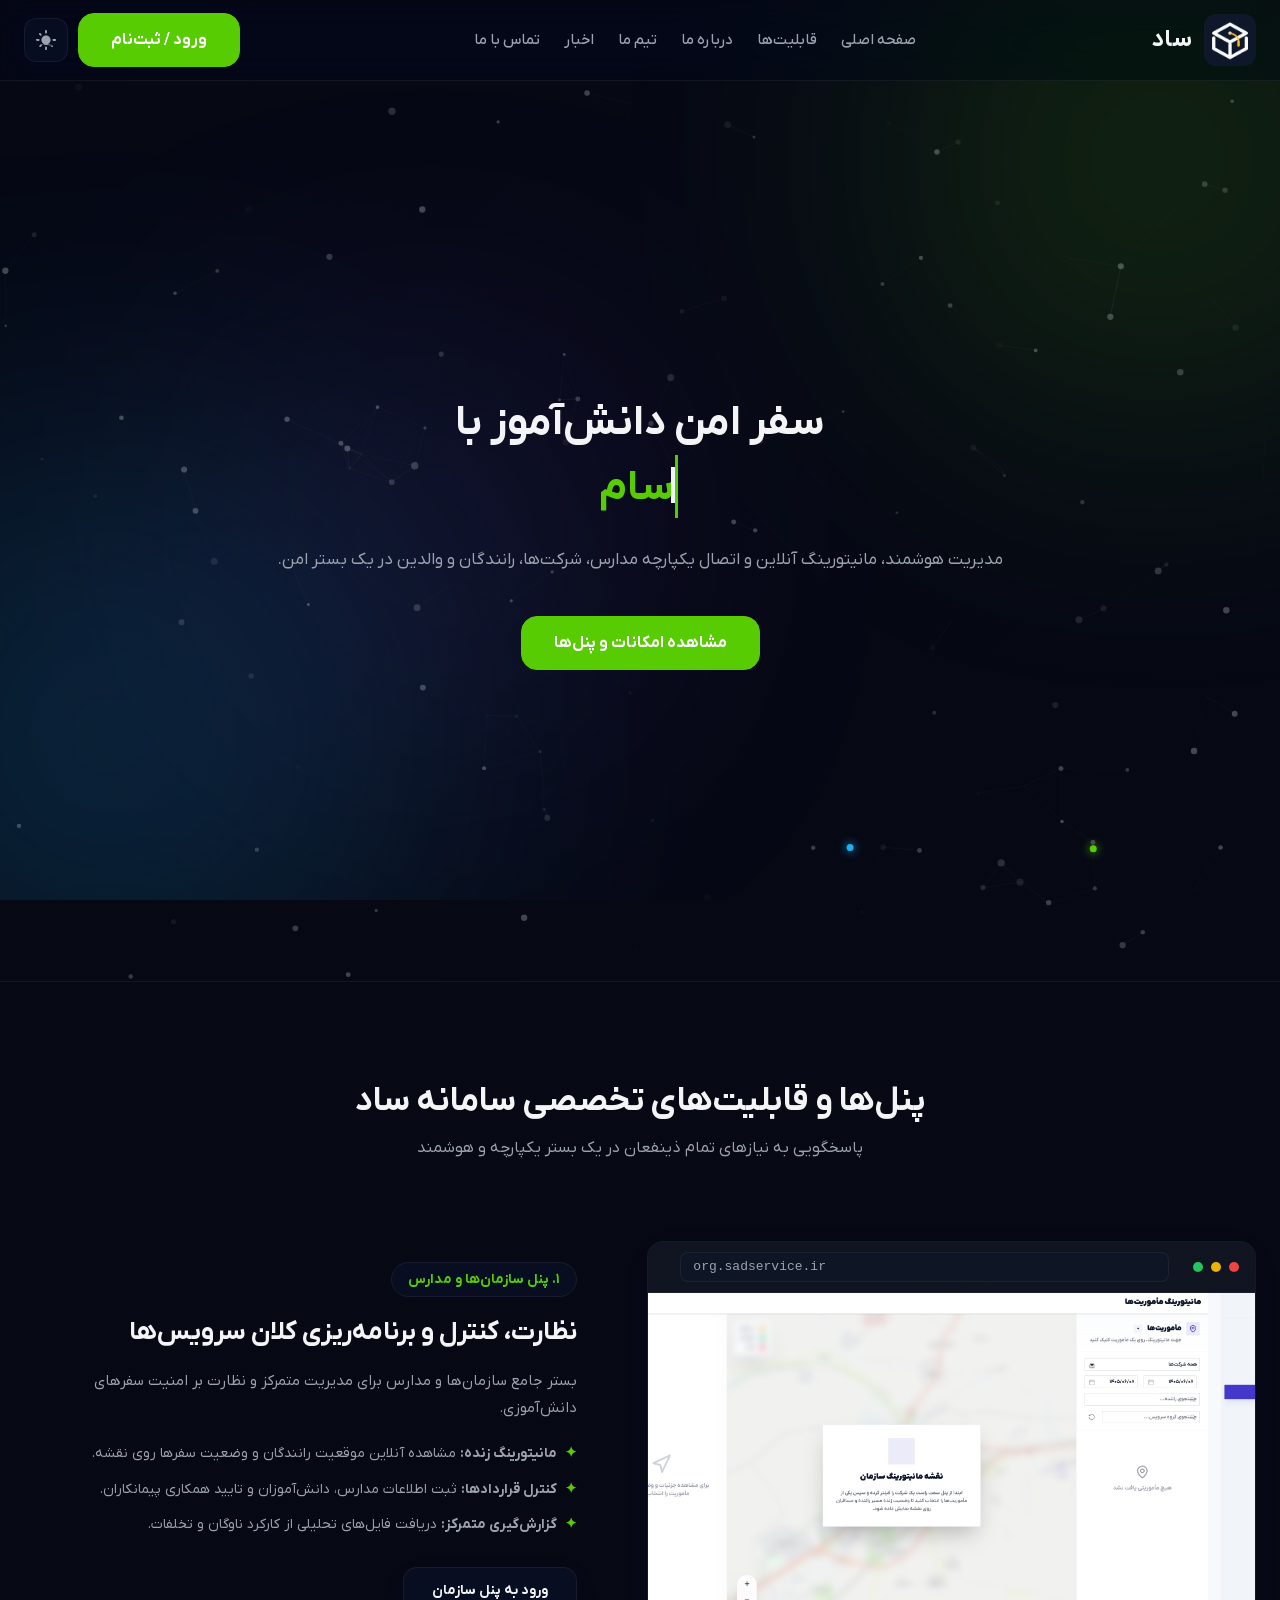
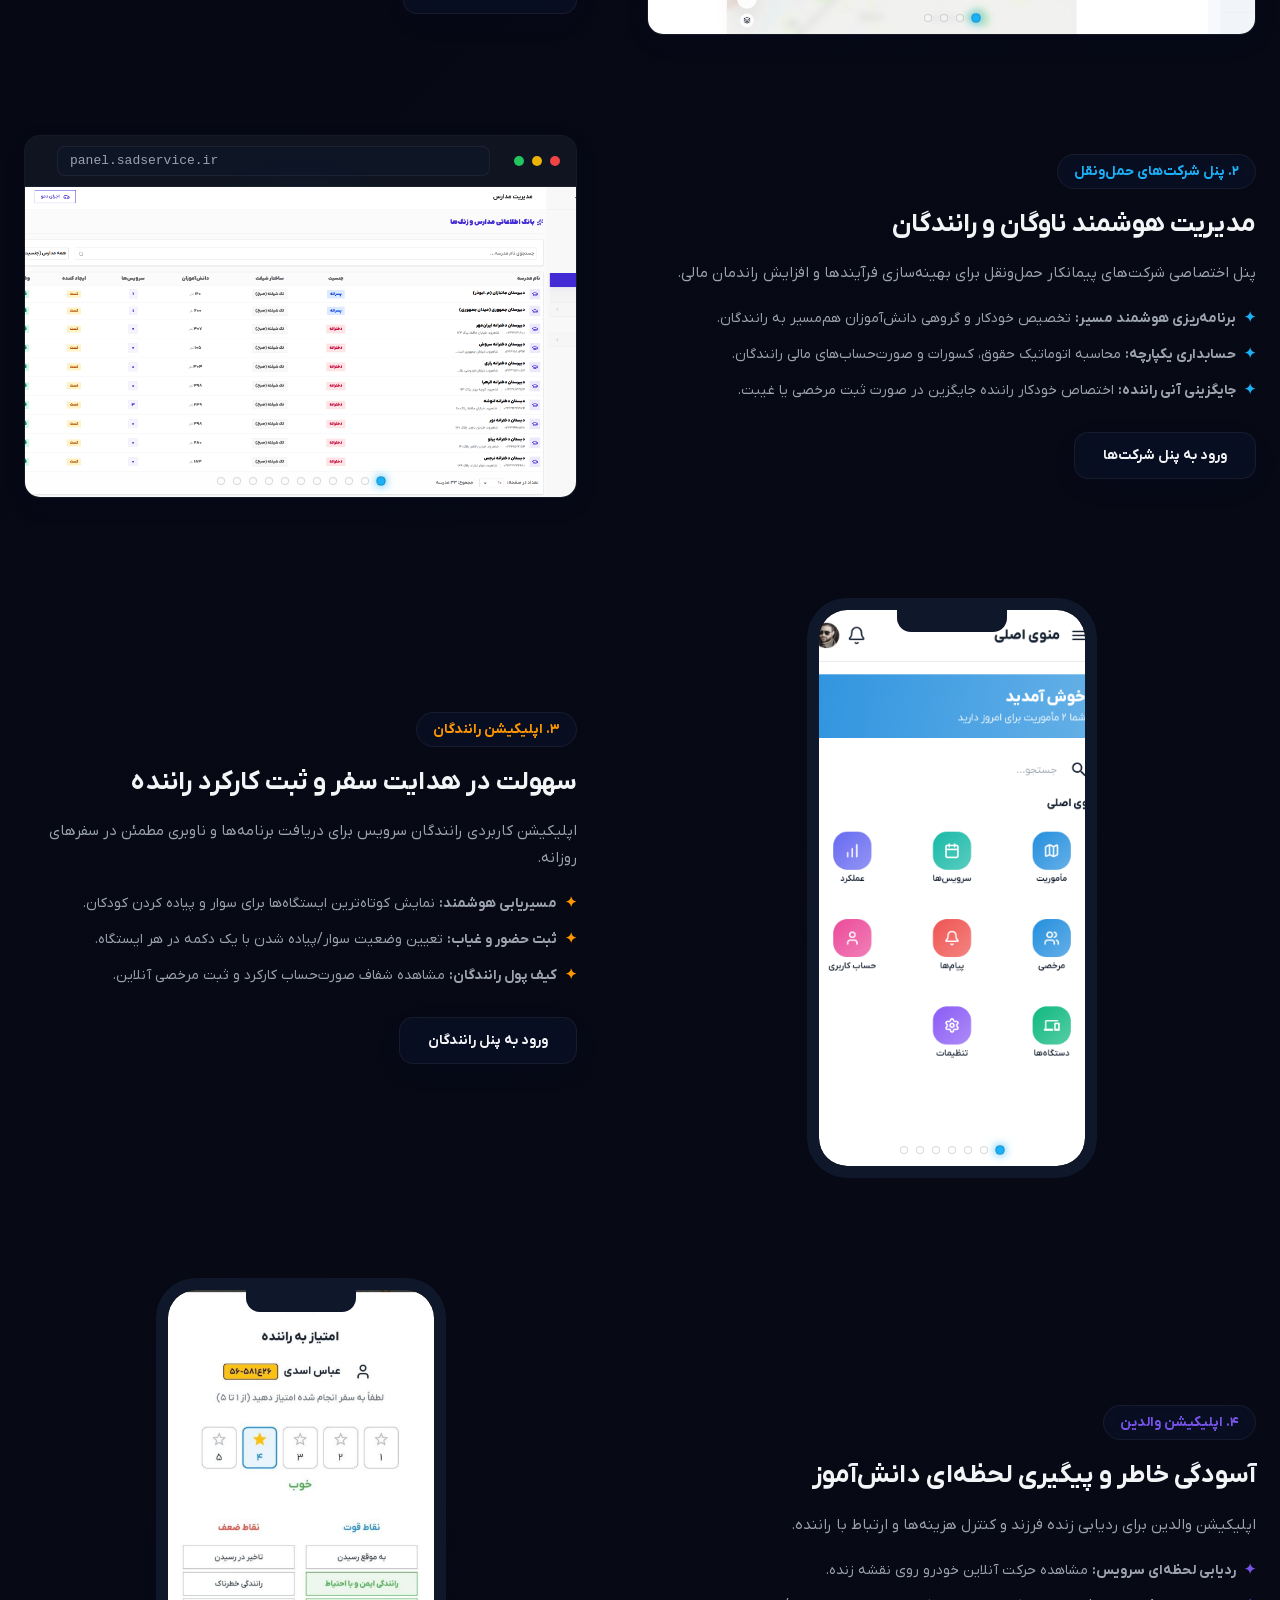
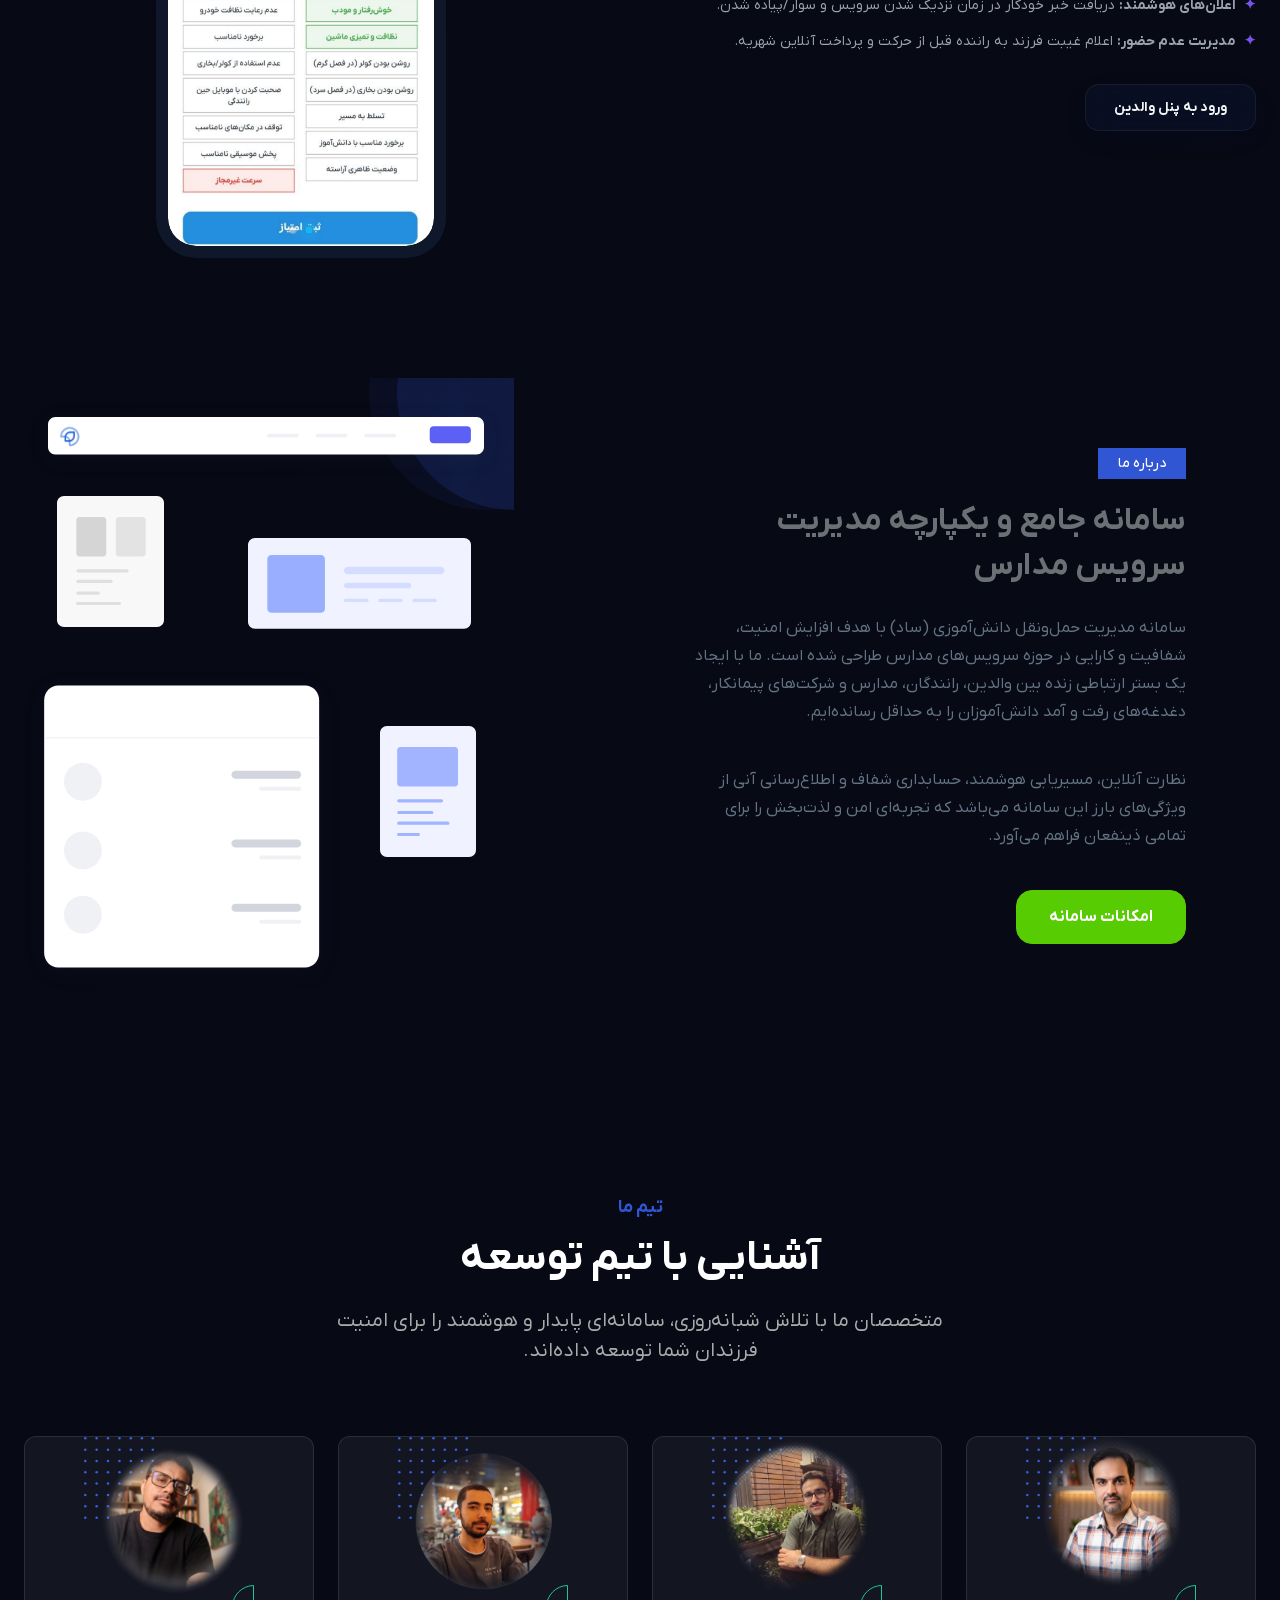
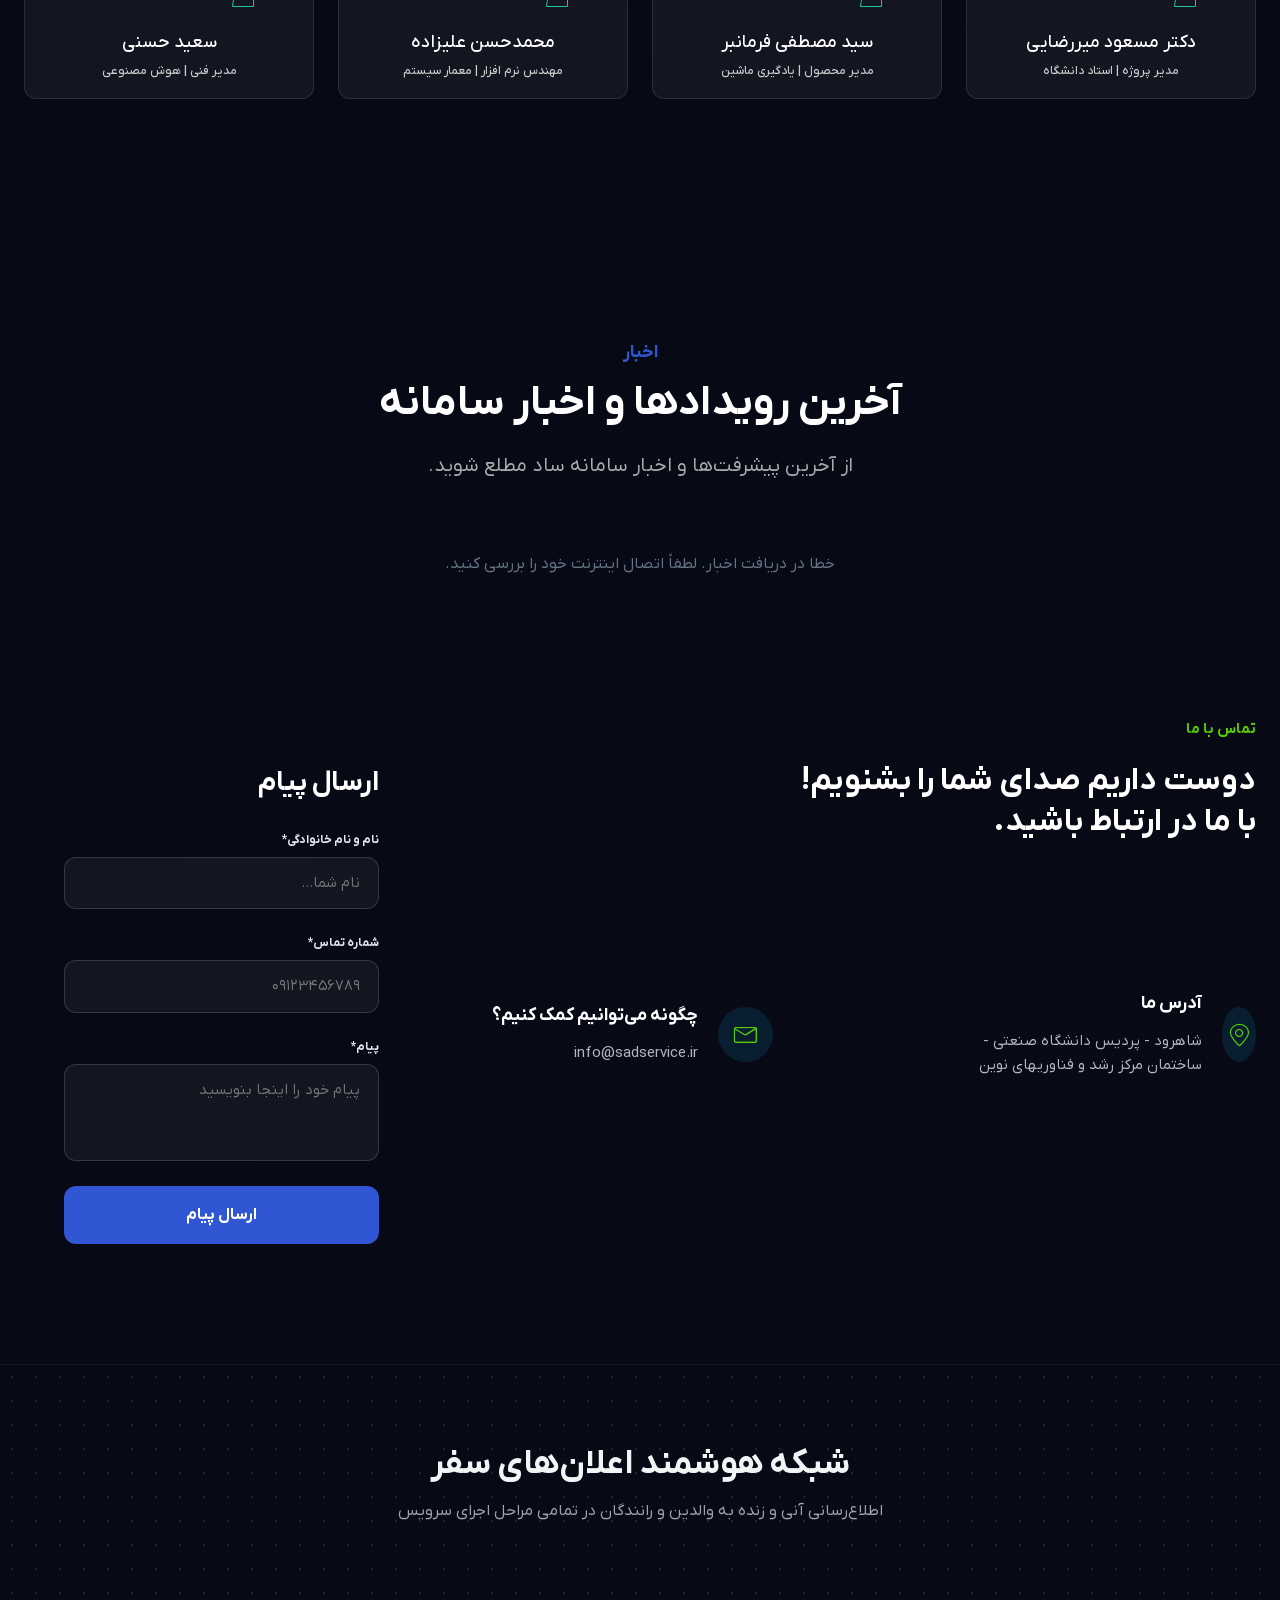
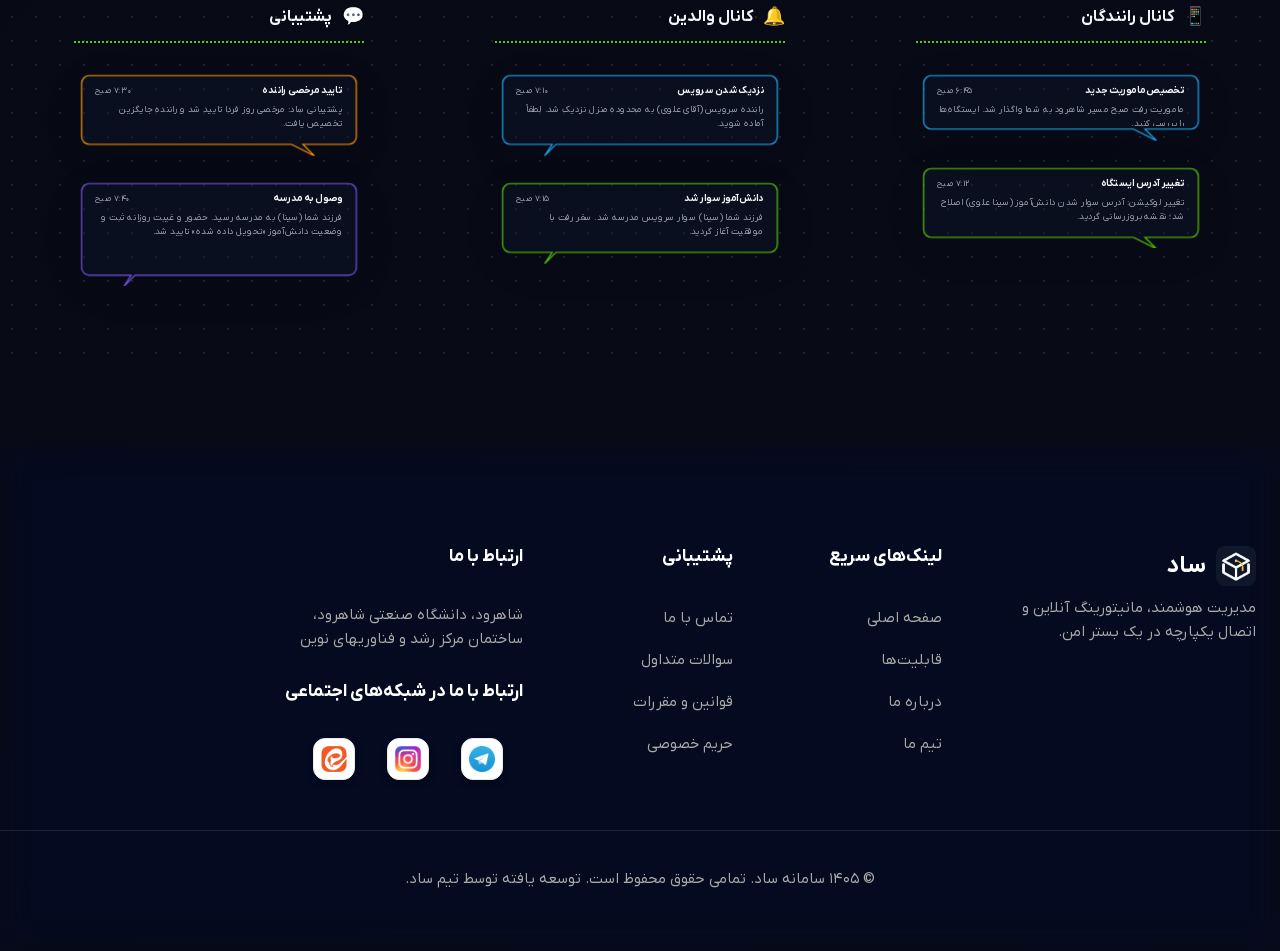
==== commit 3136ac31: "update" ====
--- a/index.html
+++ b/index.html
@@ -277,16 +277,18 @@
                         <li><a href="#blog">اخبار</a></li>
                         <li><a href="#contact">تماس با ما</a></li>
                     </ul>
-                    <div class="mobile-drawer-auth">
-                        <a href="http://app.sadservice.ir" class="btn btn-primary mobile-auth-btn">ورود / ثبت‌نام</a>
-                    </div>
                 </nav>
             </div>
 
             <!-- Header Right Actions (Visible Always) -->
-            <div class="header-right-actions">
+            <div class="header-right-actions" style="display: flex; align-items: center; gap: 10px;">
                 <div class="auth-buttons">
-                    <a href="http://app.sadservice.ir" class="btn btn-primary header-auth-btn">ورود / ثبت‌نام</a>
+                    <a href="http://app.sadservice.ir" class="btn btn-primary header-auth-btn" aria-label="ورود / ثبت‌نام" title="ورود / ثبت‌نام">
+                        <svg class="auth-btn-icon" viewBox="0 0 24 24" fill="currentColor">
+                            <path d="M12 2C6.48 2 2 6.48 2 12s4.48 10 10 10 10-4.48 10-10S17.52 2 12 2zm0 3c1.66 0 3 1.34 3 3s-1.34 3-3 3-3-1.34-3-3 1.34-3 3-3zm0 14.2c-2.5 0-4.71-1.28-6-3.22.03-1.99 4-3.08 6-3.08 1.99 0 5.97 1.09 6 3.08-1.29 1.94-3.5 3.22-6 3.22z"/>
+                        </svg>
+                        <span class="auth-btn-text">ورود / ثبت‌نام</span>
+                    </a>
                 </div>
 
                 <!-- Theme Toggle Switch -->
--- a/style.css
+++ b/style.css
@@ -170,164 +170,65 @@
 }
 
 .nav-wrapper {
-    display: flex !important;
-    flex-direction: row !important;
-    flex-wrap: nowrap !important;
-    justify-content: space-between !important;
-    align-items: center !important;
+    display: flex;
+    justify-content: space-between;
+    align-items: center;
     height: 80px;
 }
 
 .logo-section {
-    display: flex !important;
-    flex-direction: row !important;
-    flex-wrap: nowrap !important;
-    align-items: center !important;
+    display: flex;
+    align-items: center;
     gap: 12px;
-    flex-shrink: 0 !important;
-}
-
-.header-right-actions {
-    display: flex !important;
-    flex-direction: row !important;
-    flex-wrap: nowrap !important;
-    align-items: center !important;
-    gap: 10px;
-    flex-shrink: 0 !important;
-}
-
-.auth-buttons {
-    display: flex !important;
-    flex-direction: row !important;
-    align-items: center !important;
 }
 
 .site-logo {
-    width: 48px;
-    height: 48px;
+    width: 52px;
+    height: 52px;
     object-fit: contain;
     animation: rotateLogo 8s infinite linear;
 }
 
 .logo-title {
-    font-size: 22px;
+    font-size: 24px;
     font-weight: bold;
     color: var(--text);
     letter-spacing: 0.5px;
-    white-space: nowrap;
-}
-
-.header-right-actions .btn.header-auth-btn {
-    padding: 8px 20px !important;
-    font-size: 0.9rem !important;
+}
+
+.header-auth-btn {
+    padding: 6px 16px;
+    font-size: 0.88rem;
     border-radius: 20px;
     white-space: nowrap;
-}
-
-.mobile-drawer-auth {
+    display: inline-flex;
+    align-items: center;
+    justify-content: center;
+    gap: 6px;
+}
+
+.header-auth-btn .auth-btn-icon {
     display: none;
-}
-
-@media (max-width: 991px) {
-    .nav-wrapper {
-        padding-left: 0;
-        padding-right: 0;
-    }
-    .auth-buttons {
-        display: none !important;
-    }
-    .mobile-drawer-auth {
-        display: block !important;
-        width: 100%;
-        margin-top: 20px;
-        padding-top: 16px;
-        border-top: 1px solid var(--border-solid);
-    }
-    .mobile-drawer-auth .mobile-auth-btn {
-        width: 100%;
+    width: 20px;
+    height: 20px;
+}
+
+@media (max-width: 768px) {
+    .header-auth-btn {
+        width: 42px;
+        height: 42px;
+        padding: 0;
+        border-radius: 12px;
+    }
+
+    .header-auth-btn .auth-btn-text {
+        display: none;
+    }
+
+    .header-auth-btn .auth-btn-icon {
         display: block;
-        text-align: center;
-        padding: 12px 16px;
-        font-size: 15px;
-        border-radius: 12px;
-        text-decoration: none;
-        font-weight: bold;
-        background-color: var(--primary);
-        color: #ffffff !important;
-    }
-    .site-logo {
-        width: 40px;
-        height: 40px;
-    }
-    .logo-title {
-        font-size: 19px;
-    }
-    .logo-section {
-        gap: 8px;
-    }
-    .header-right-actions {
-        gap: 10px;
-    }
-    .theme-toggle-btn {
-        width: 40px;
-        height: 40px;
-        border-radius: 10px;
-    }
-    .theme-toggle-btn svg {
-        width: 20px;
-        height: 20px;
-    }
-}
-
-@media (max-width: 576px) {
-    .container {
-        padding-left: 16px;
-        padding-right: 16px;
-    }
-    .site-logo {
-        width: 36px;
-        height: 36px;
-    }
-    .logo-title {
-        font-size: 17px;
-    }
-    .logo-section {
-        gap: 8px;
-    }
-    .header-right-actions {
-        gap: 8px;
-    }
-    .theme-toggle-btn {
-        width: 36px;
-        height: 36px;
-    }
-    .theme-toggle-btn svg {
-        width: 18px;
-        height: 18px;
-    }
-}
-
-@media (max-width: 380px) {
-    .site-logo {
-        width: 32px;
-        height: 32px;
-    }
-    .logo-title {
-        font-size: 15px;
-    }
-    .logo-section {
-        gap: 4px;
-    }
-    .header-right-actions {
-        gap: 4px;
-    }
-    .mobile-auth-icon-btn {
-        width: 34px;
-        height: 34px;
-    }
-    .theme-toggle-btn {
-        width: 34px;
-        height: 34px;
+        width: 22px;
+        height: 22px;
     }
 }
 
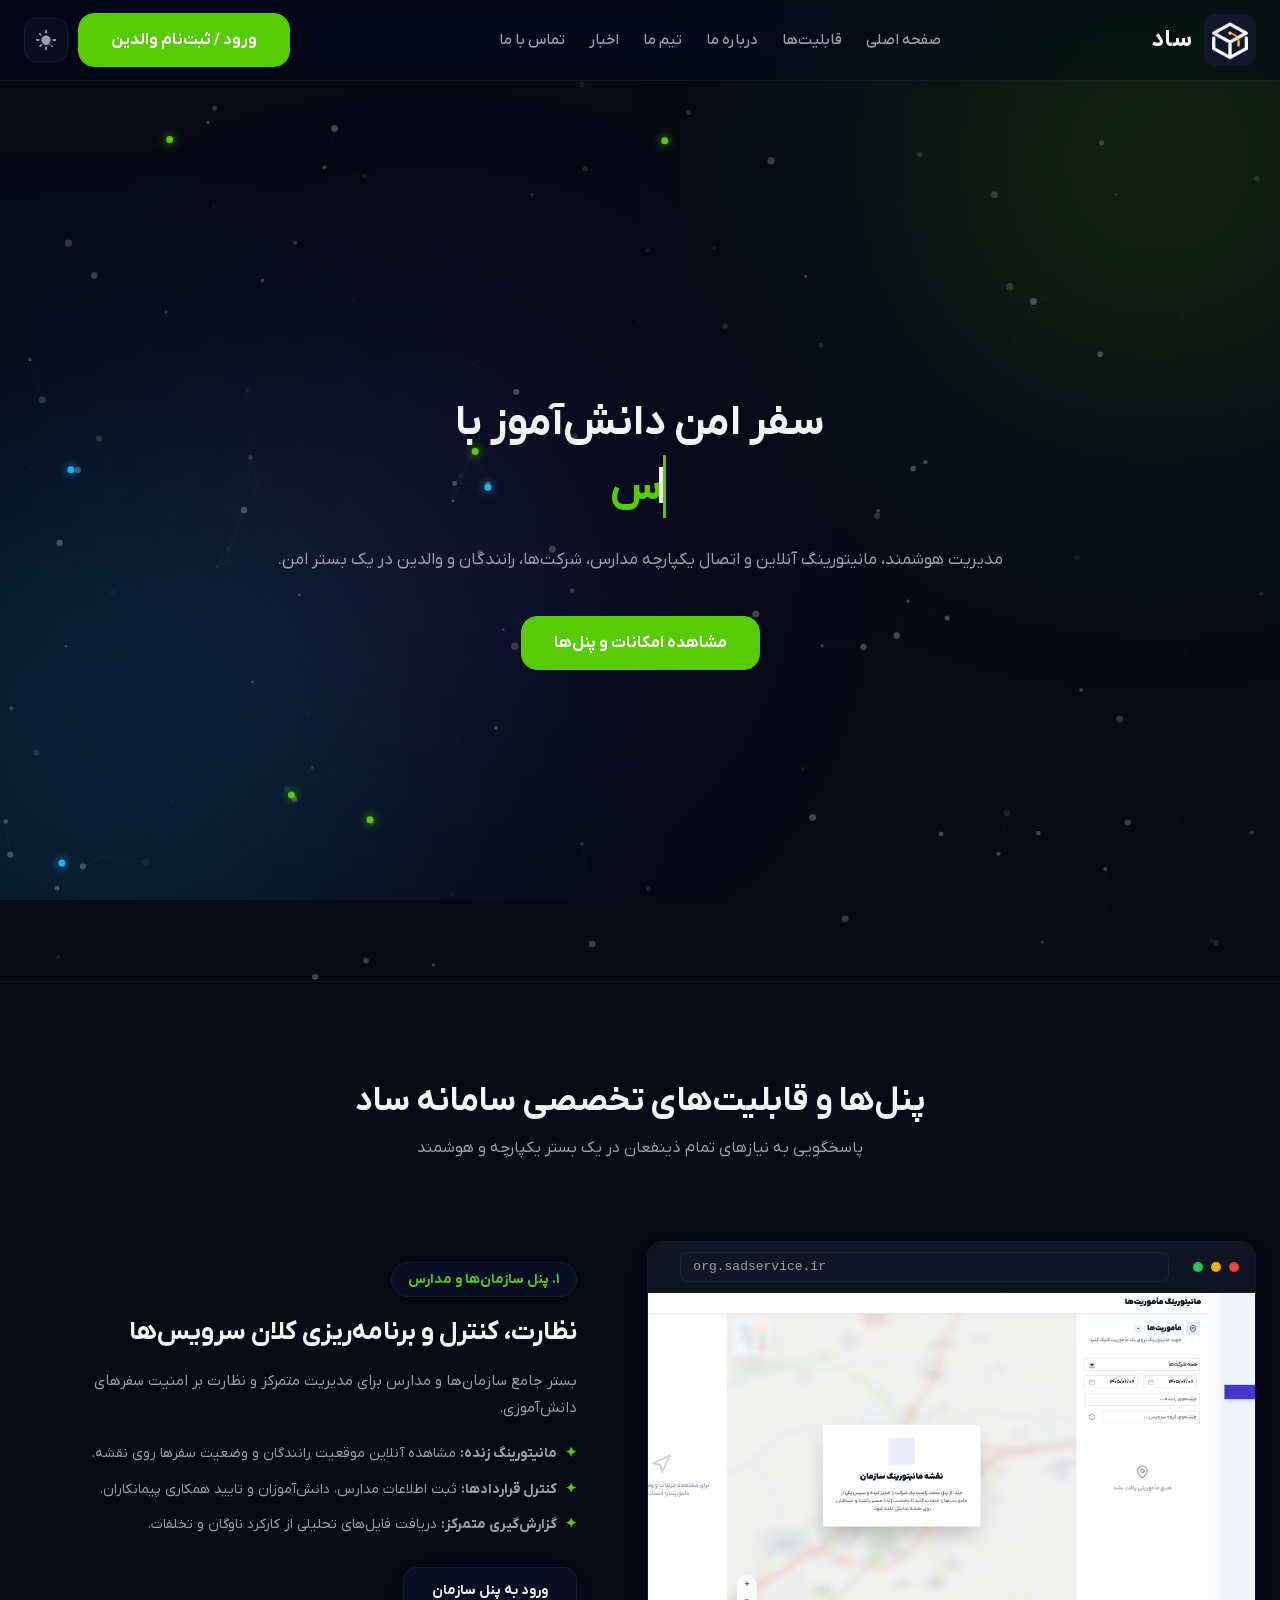
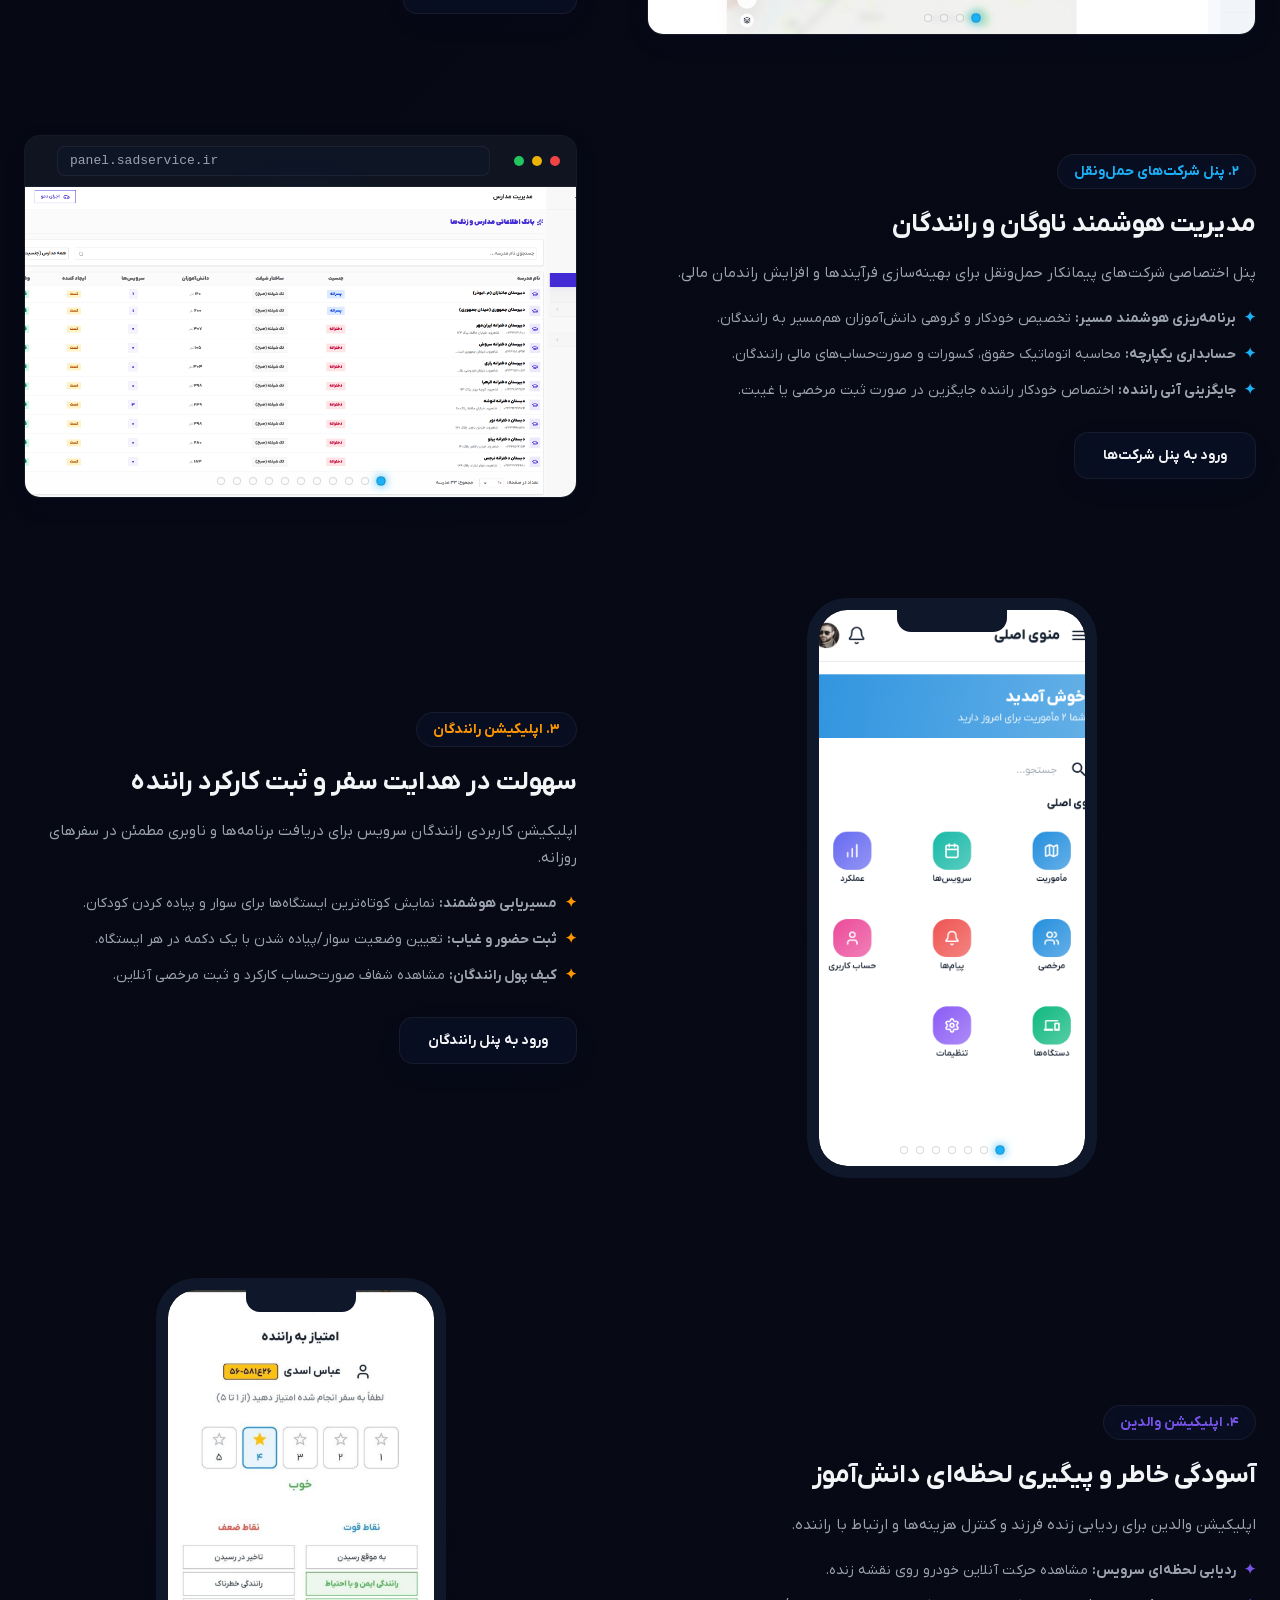
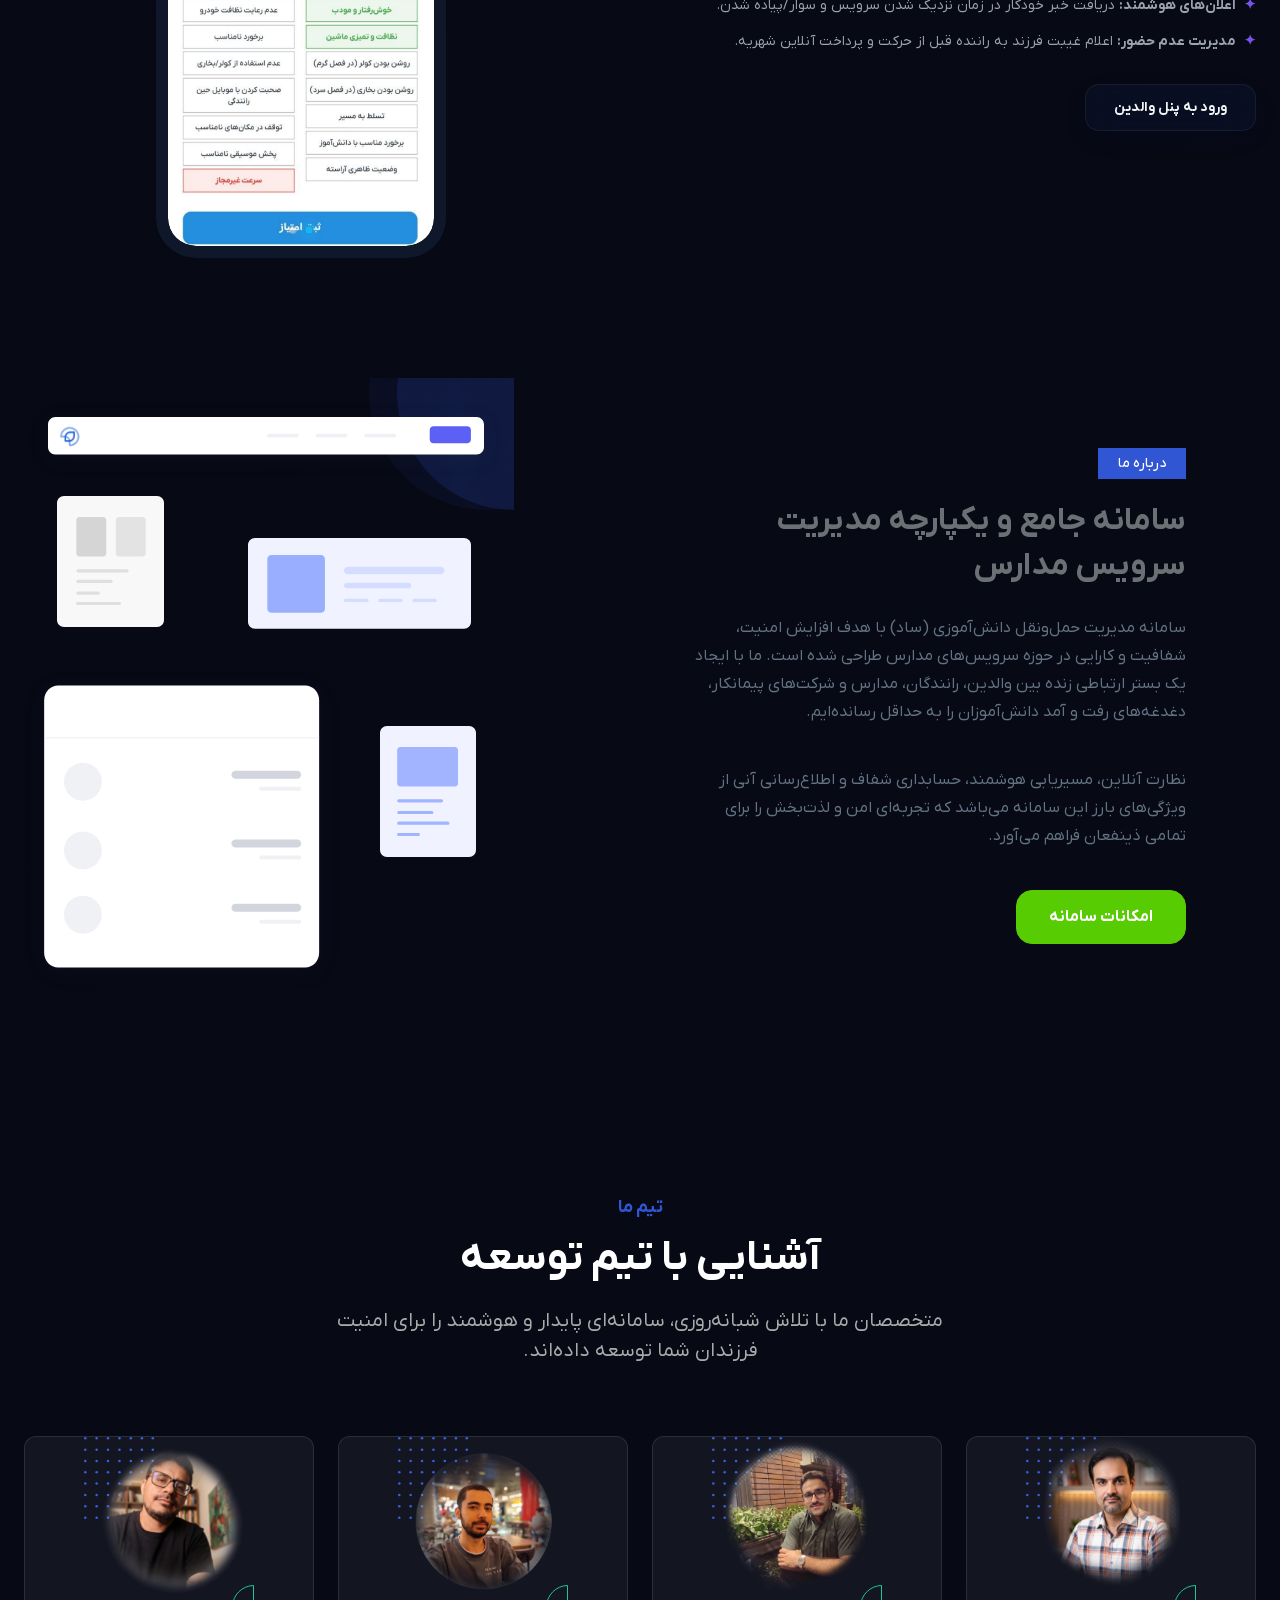
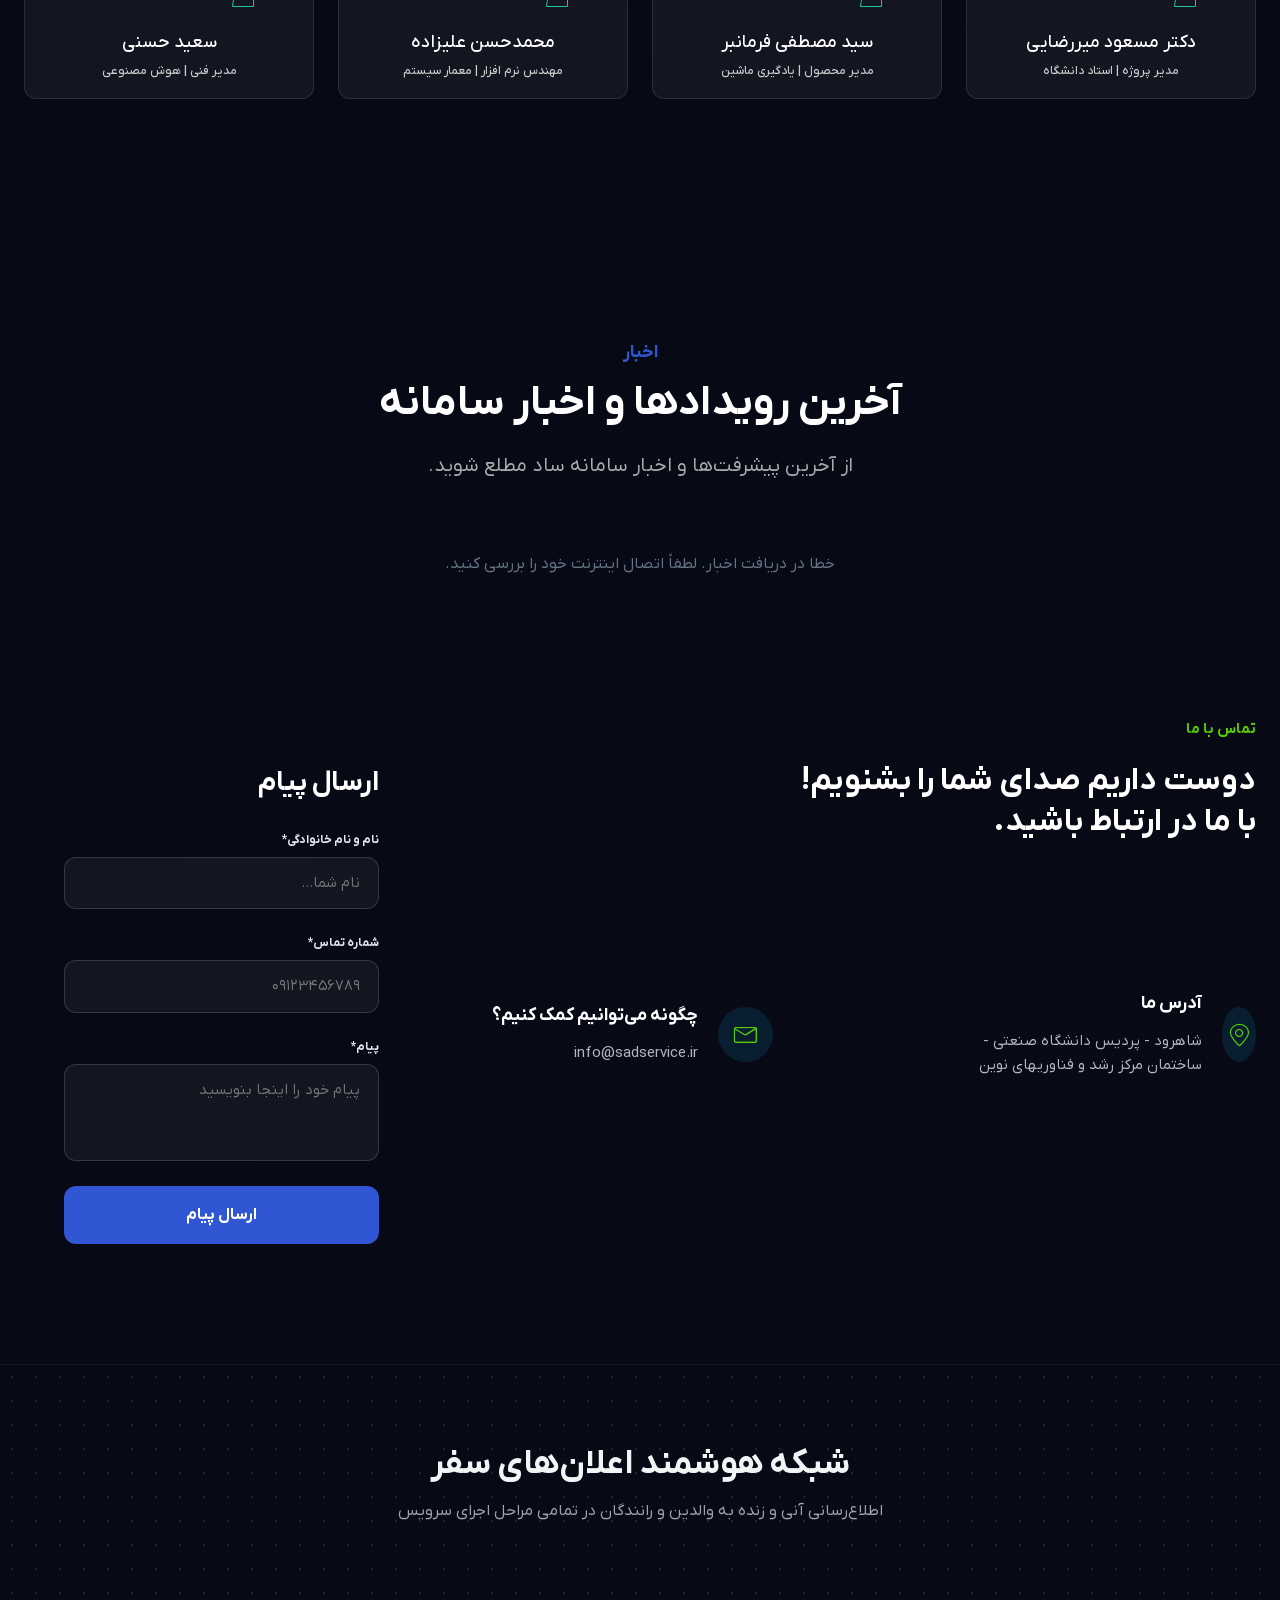
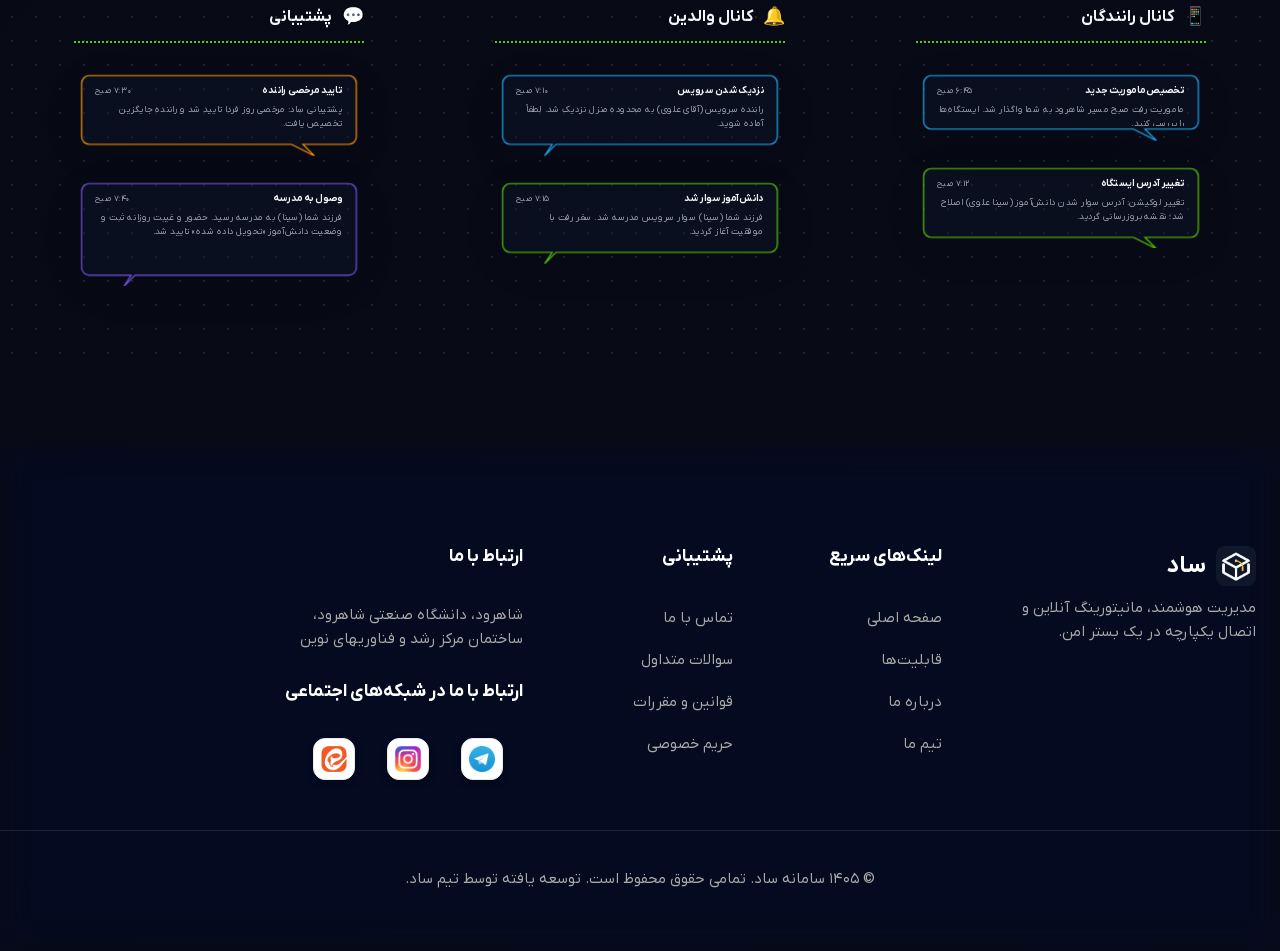
==== commit ff4447e1: "update" ====
--- a/index.html
+++ b/index.html
@@ -283,11 +283,11 @@
             <!-- Header Right Actions (Visible Always) -->
             <div class="header-right-actions" style="display: flex; align-items: center; gap: 10px;">
                 <div class="auth-buttons">
-                    <a href="http://app.sadservice.ir" class="btn btn-primary header-auth-btn" aria-label="ورود / ثبت‌نام" title="ورود / ثبت‌نام">
+                    <a href="http://app.sadservice.ir" class="btn btn-primary header-auth-btn" aria-label="ورود / ثبت‌نام والدین" title="ورود / ثبت‌نام والدین">
                         <svg class="auth-btn-icon" viewBox="0 0 24 24" fill="currentColor">
                             <path d="M12 2C6.48 2 2 6.48 2 12s4.48 10 10 10 10-4.48 10-10S17.52 2 12 2zm0 3c1.66 0 3 1.34 3 3s-1.34 3-3 3-3-1.34-3-3 1.34-3 3-3zm0 14.2c-2.5 0-4.71-1.28-6-3.22.03-1.99 4-3.08 6-3.08 1.99 0 5.97 1.09 6 3.08-1.29 1.94-3.5 3.22-6 3.22z"/>
                         </svg>
-                        <span class="auth-btn-text">ورود / ثبت‌نام</span>
+                        <span class="auth-btn-text">ورود / ثبت‌نام والدین</span>
                     </a>
                 </div>
 
--- a/style.css
+++ b/style.css
@@ -215,20 +215,19 @@
 
 @media (max-width: 768px) {
     .header-auth-btn {
-        width: 42px;
-        height: 42px;
-        padding: 0;
-        border-radius: 12px;
+        width: auto;
+        height: auto;
+        padding: 5px 10px;
+        font-size: 0.76rem;
+        border-radius: 16px;
     }
 
     .header-auth-btn .auth-btn-text {
+        display: inline-block;
+    }
+
+    .header-auth-btn .auth-btn-icon {
         display: none;
-    }
-
-    .header-auth-btn .auth-btn-icon {
-        display: block;
-        width: 22px;
-        height: 22px;
     }
 }
 
@@ -305,6 +304,10 @@
 }
 
 @media (max-width: 991px) {
+    .logo-title {
+        display: none;
+    }
+
     .navbar-toggler {
         display: block;
     }
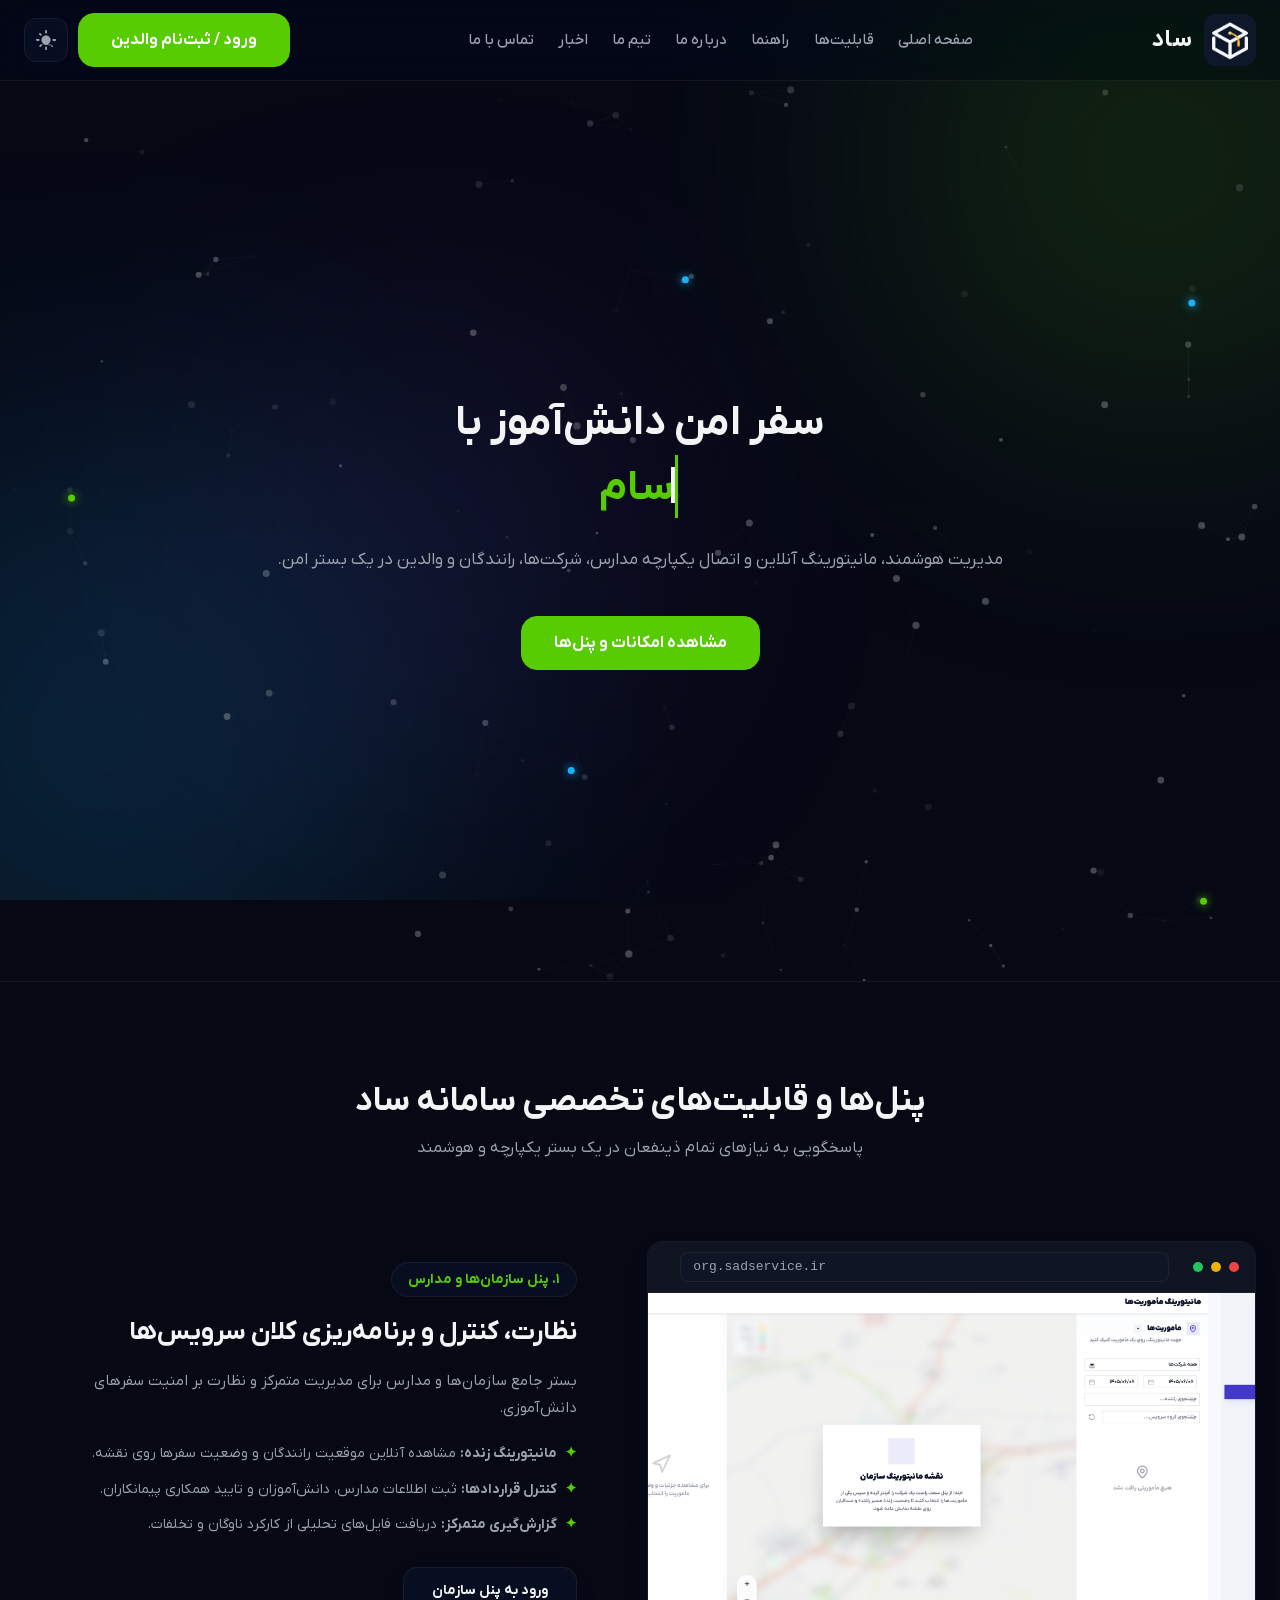
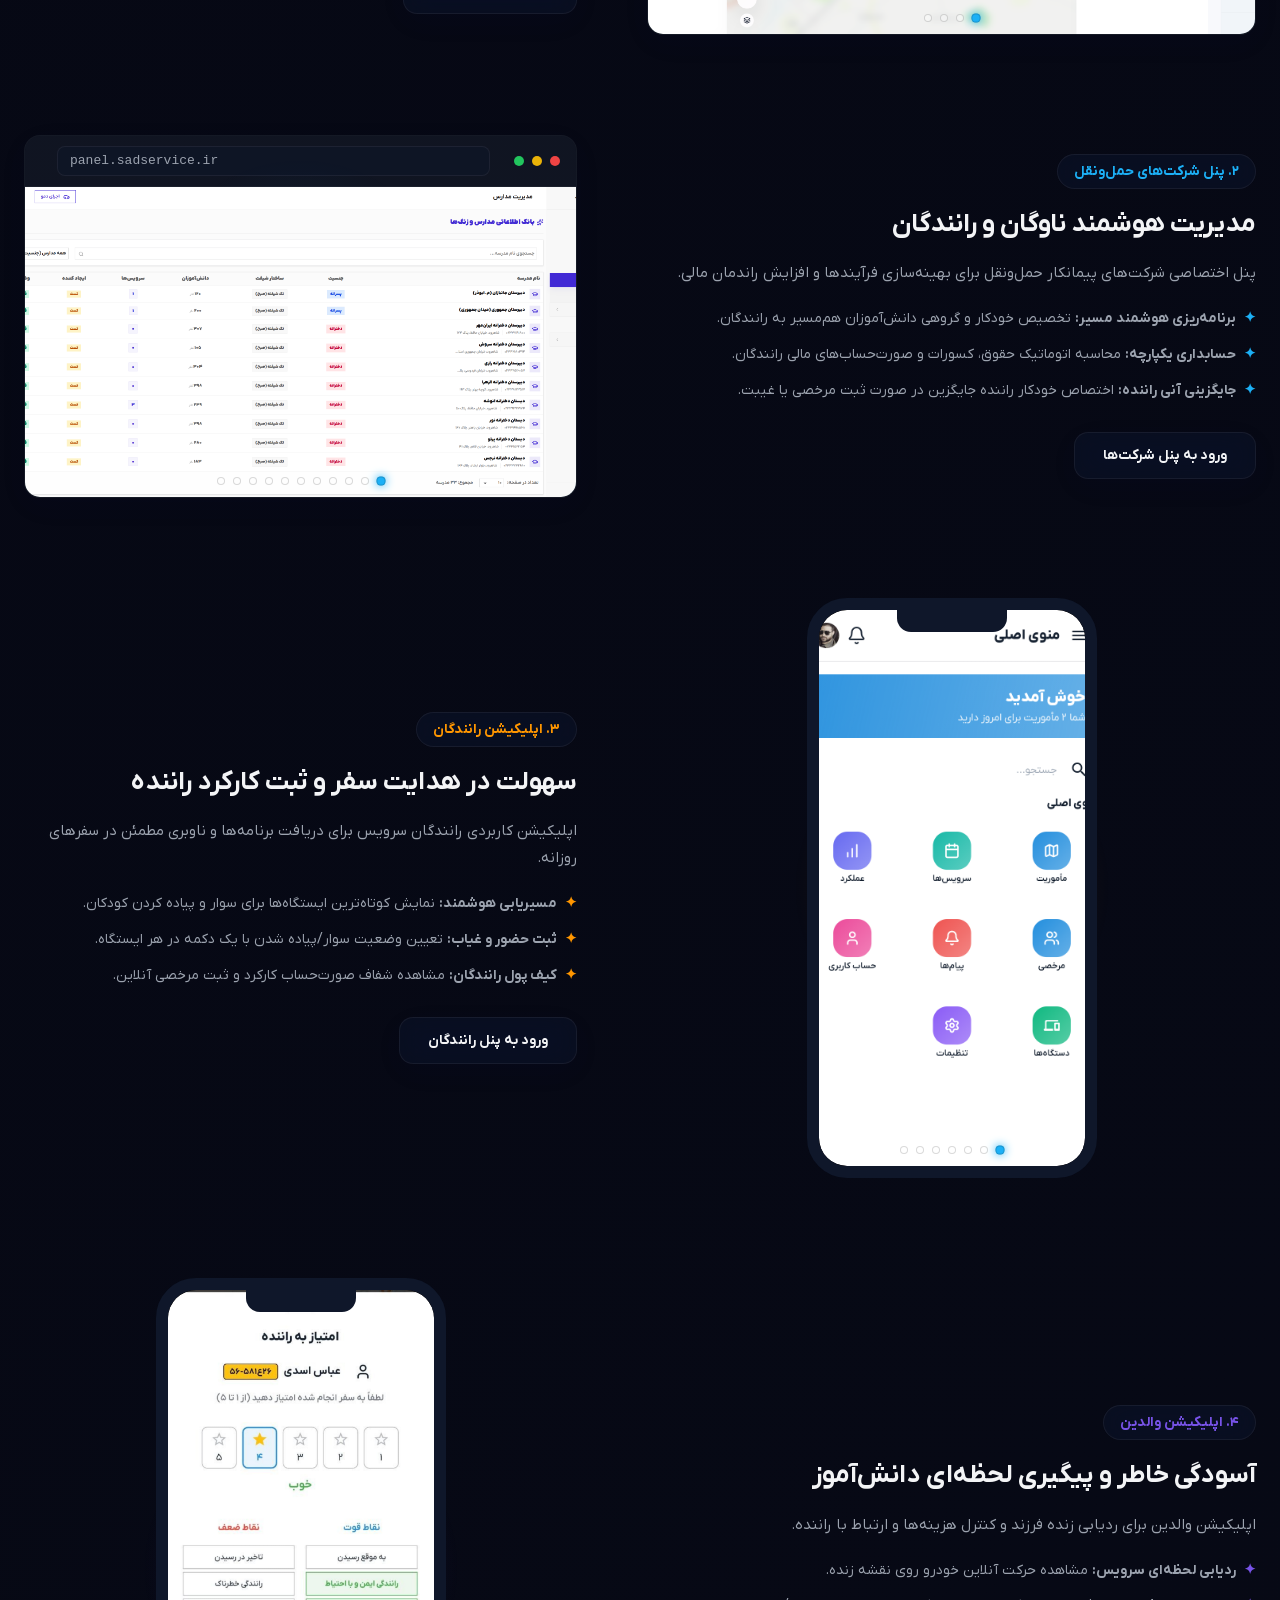
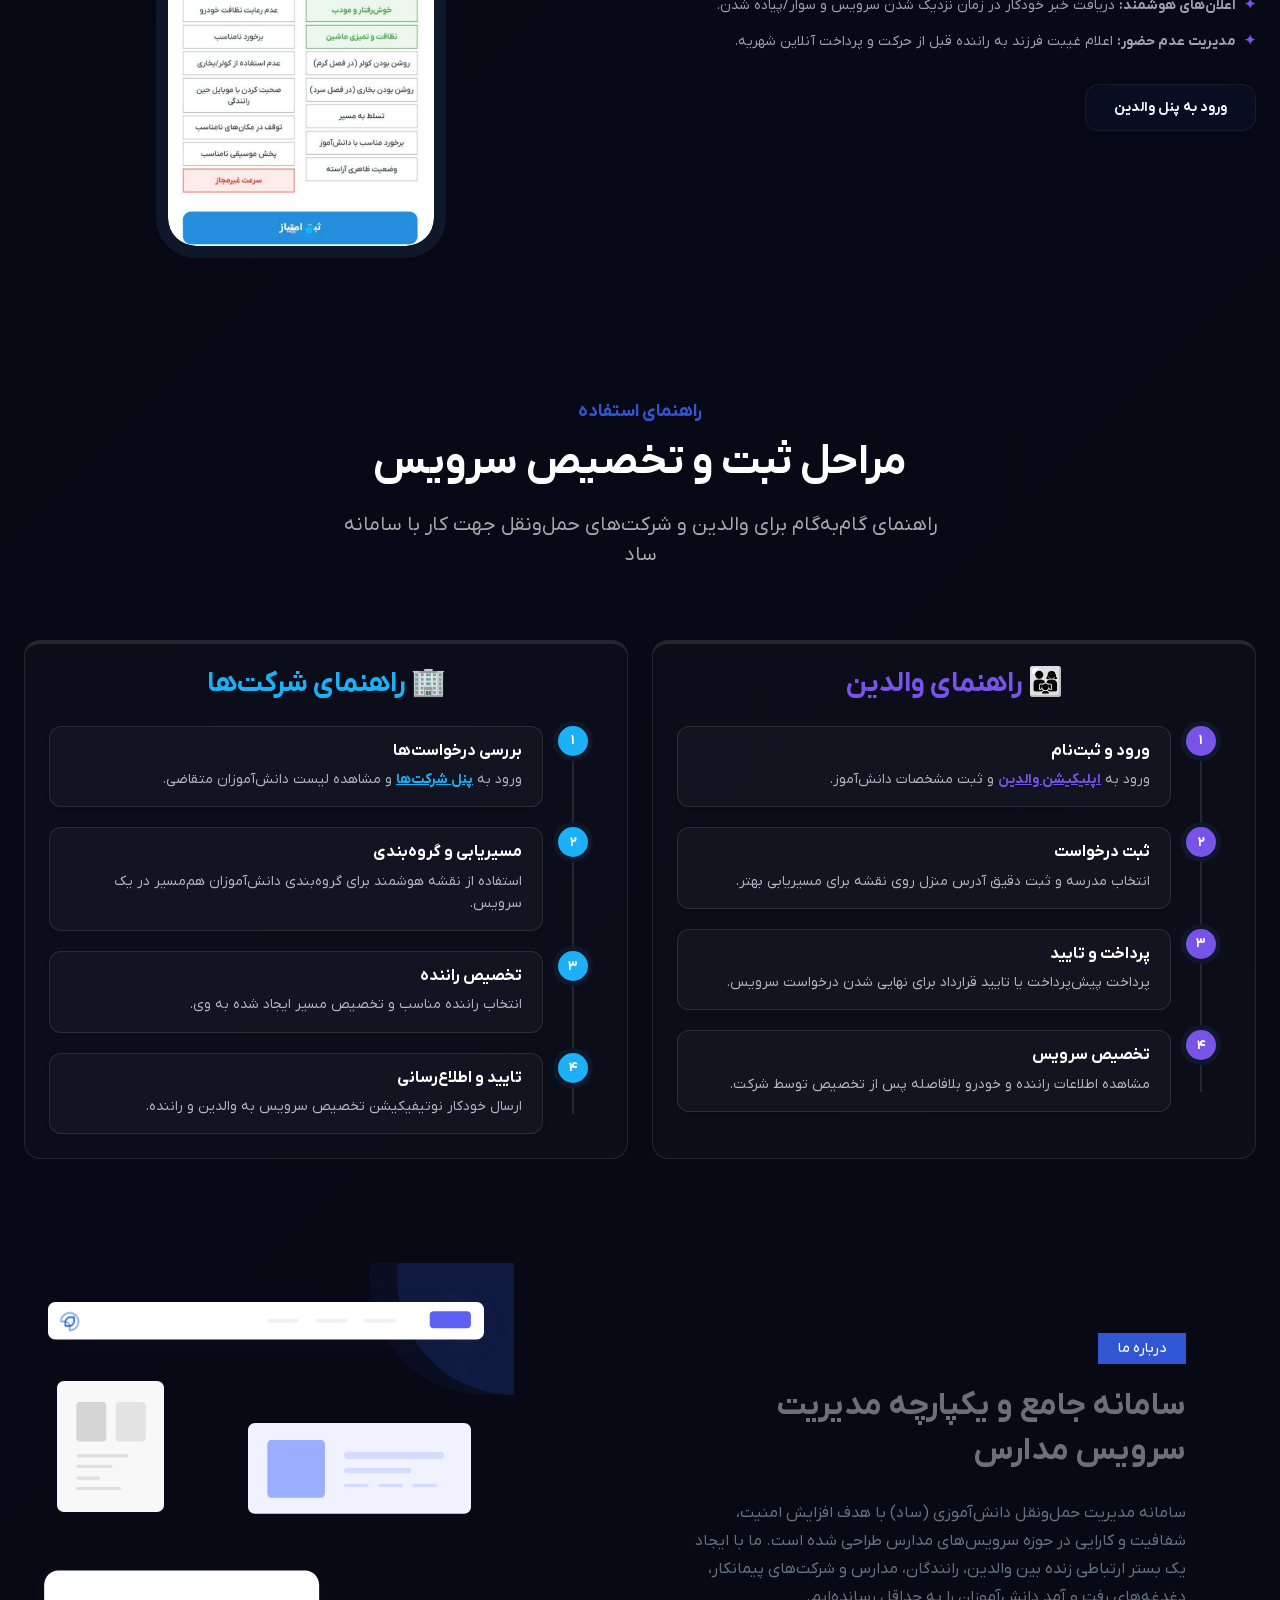
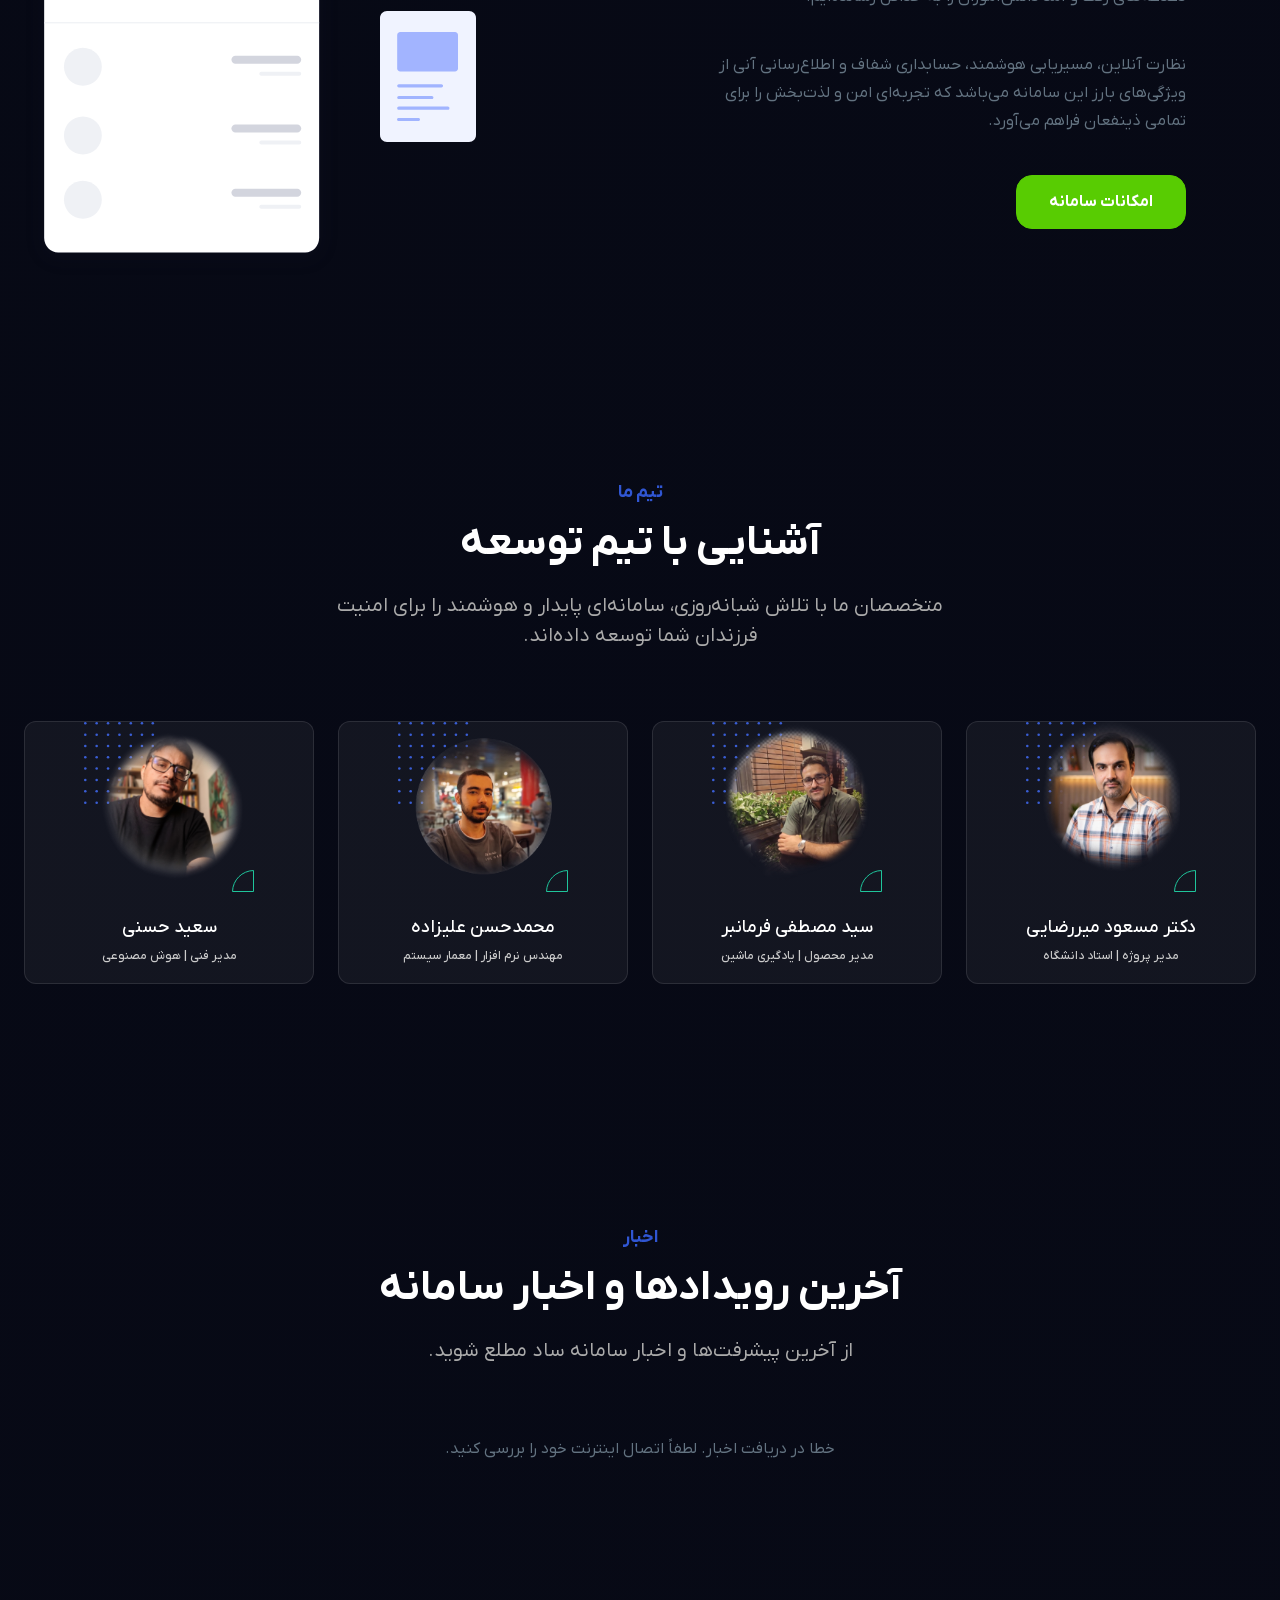
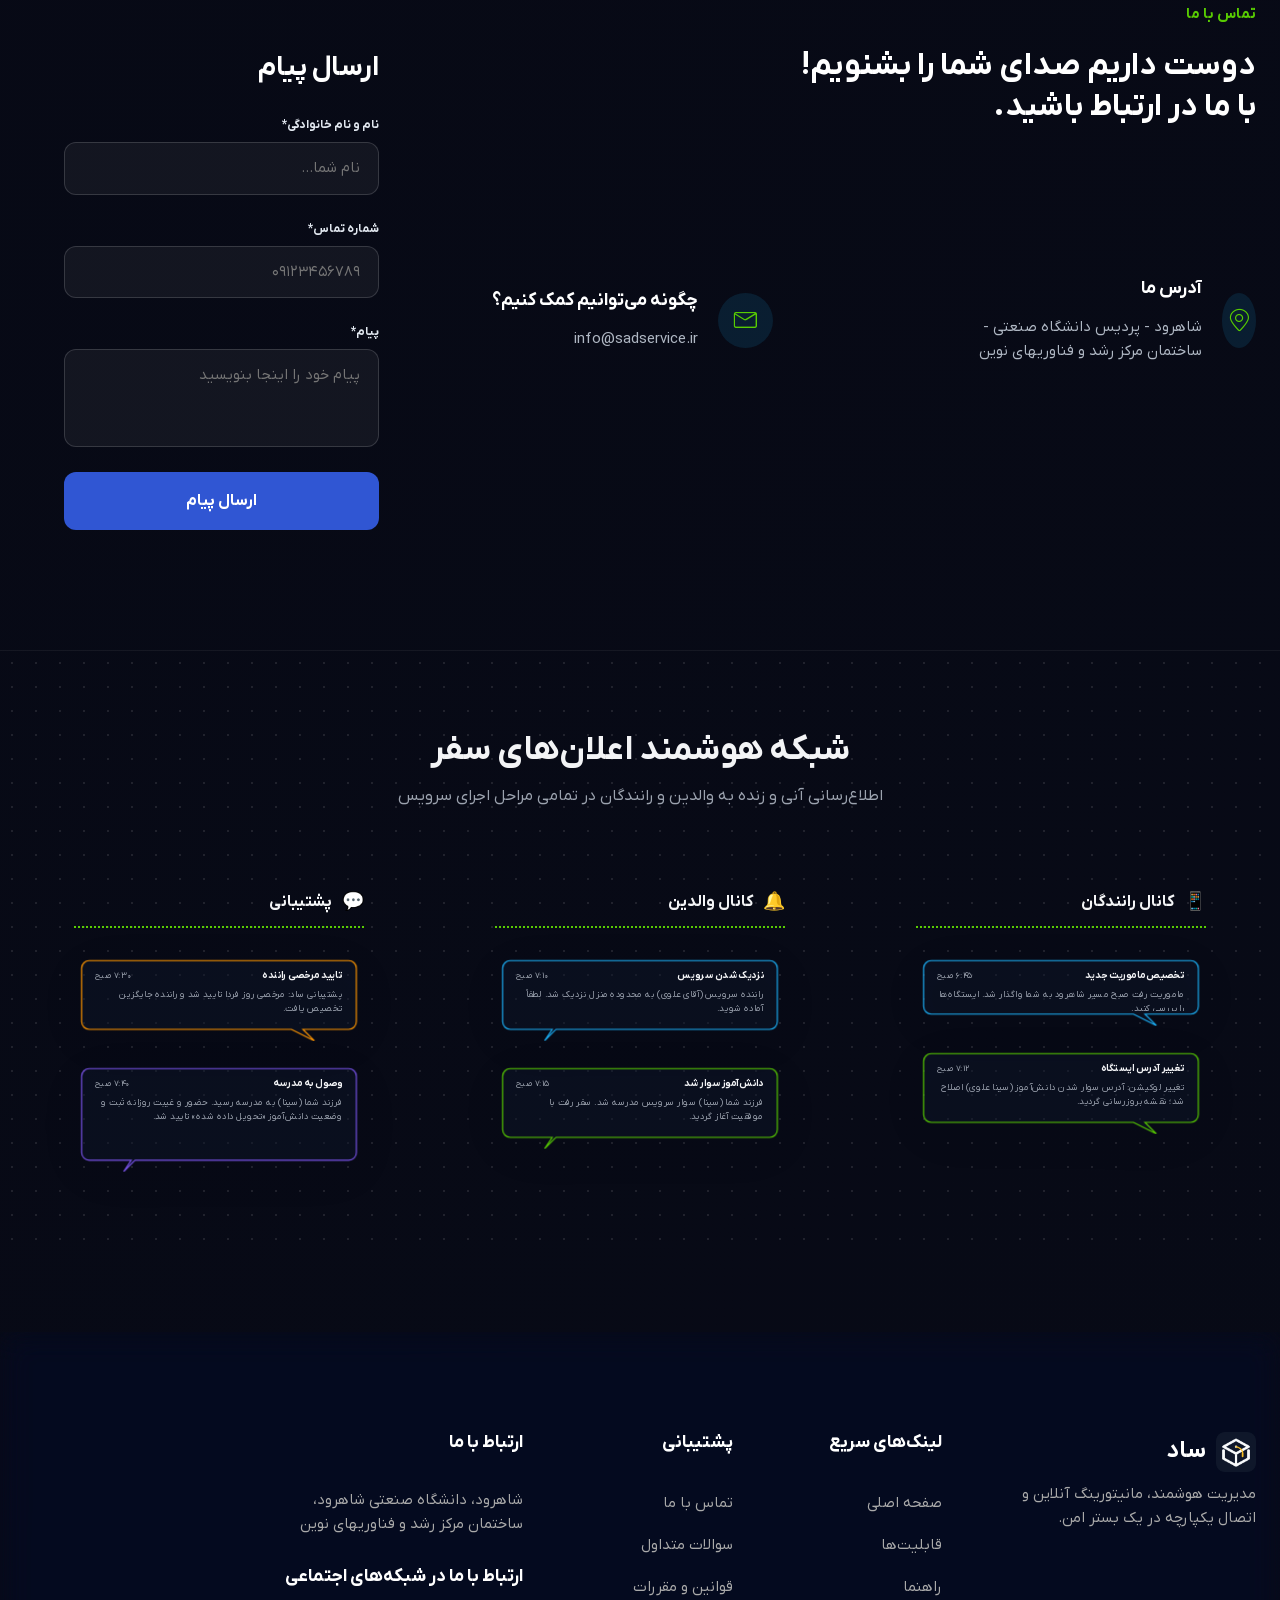
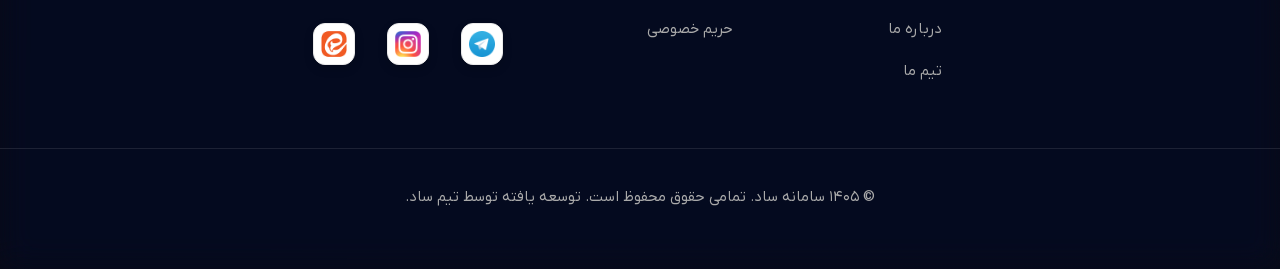
==== commit 887294d5: "update" ====
--- a/index.html
+++ b/index.html
@@ -243,6 +243,102 @@
             font-size: 16px;
         }
 
+        /* --- Guide Stepper Styles --- */
+        .stepper {
+            display: flex;
+            flex-direction: column;
+            gap: 20px;
+            position: relative;
+            padding-right: 15px;
+        }
+        .stepper::before {
+            content: "";
+            position: absolute;
+            top: 10px;
+            bottom: 20px;
+            right: 29px;
+            width: 2px;
+            background: #e2e8f0;
+            z-index: 0;
+        }
+        body.dark-theme .stepper::before {
+            background: rgba(255,255,255,0.1);
+        }
+        .step {
+            display: flex;
+            align-items: flex-start;
+            gap: 15px;
+            position: relative;
+            z-index: 1;
+        }
+        .step-icon {
+            width: 30px;
+            height: 30px;
+            border-radius: 50%;
+            background: #7853e8;
+            color: #fff;
+            display: flex;
+            align-items: center;
+            justify-content: center;
+            font-weight: bold;
+            font-size: 14px;
+            flex-shrink: 0;
+            box-shadow: 0 0 0 5px #fff;
+        }
+        body.dark-theme .step-icon {
+            box-shadow: 0 0 0 5px #0f172a; 
+        }
+        .step-content {
+            background: #fff;
+            border: 1px solid #e2e8f0;
+            padding: 15px 20px;
+            border-radius: 12px;
+            flex-grow: 1;
+            box-shadow: 0 2px 8px rgba(0,0,0,0.02);
+            transition: transform 0.3s ease, box-shadow 0.3s ease;
+        }
+        body.dark-theme .step-content {
+            background: rgba(255, 255, 255, 0.03);
+            border-color: rgba(255, 255, 255, 0.1);
+        }
+        .step-content:hover {
+            transform: translateY(-2px);
+            box-shadow: 0 5px 15px rgba(0,0,0,0.08);
+        }
+        body.dark-theme .step-content:hover {
+            box-shadow: 0 5px 15px rgba(0,0,0,0.3);
+        }
+        .step-content h4 {
+            font-size: 16px;
+            font-weight: 700;
+            margin-bottom: 8px;
+            color: #0f172a;
+        }
+        body.dark-theme .step-content h4 {
+            color: #fff;
+        }
+        .step-content p {
+            font-size: 14px;
+            margin-bottom: 0;
+            line-height: 1.6;
+            color: #475569;
+        }
+        body.dark-theme .step-content p {
+            color: #b0b8c4;
+        }
+        .guide-card {
+            transition: transform 0.3s ease;
+            background: rgba(120, 83, 232, 0.03);
+            border: 1px solid #dee2e6;
+        }
+        body.dark-theme .guide-card {
+            background: rgba(255, 255, 255, 0.02) !important;
+            border-color: rgba(255, 255, 255, 0.1) !important;
+        }
+        .guide-card:hover {
+            transform: translateY(-5px);
+        }
+
 </style>
 
 </head>
@@ -272,6 +368,7 @@
                     <ul class="nav-menu">
                         <li><a href="#hero">صفحه اصلی</a></li>
                         <li><a href="#features">قابلیت‌ها</a></li>
+                        <li><a href="#guide">راهنما</a></li>
                         <li><a href="#about">درباره ما</a></li>
                         <li><a href="#team">تیم ما</a></li>
                         <li><a href="#blog">اخبار</a></li>
@@ -471,6 +568,98 @@
     </section>
 
     
+    <!-- ====== Guide Start ====== -->
+    <section id="guide" class="ud-guide" style="padding-top: 80px; padding-bottom: 20px;">
+      <div class="container">
+        <div class="row">
+          <div class="col-lg-12">
+            <div class="ud-section-title mx-auto text-center">
+              <span>راهنمای استفاده</span>
+              <h2>مراحل ثبت و تخصیص سرویس</h2>
+              <p>راهنمای گام‌به‌گام برای والدین و شرکت‌های حمل‌ونقل جهت کار با سامانه ساد</p>
+            </div>
+          </div>
+        </div>
+        
+        <div class="row">
+            <!-- Parents Column -->
+            <div class="col-lg-6 mb-4">
+                <div class="guide-card p-4 rounded-4 h-100" style="border-top: 4px solid #7853e8;">
+                    <h3 class="mb-4 text-center" style="color: #7853e8; font-weight: 800;">👨‍👩‍👧 راهنمای والدین</h3>
+                    <div class="stepper">
+                        <div class="step">
+                            <div class="step-icon">۱</div>
+                            <div class="step-content">
+                                <h4>ورود و ثبت‌نام</h4>
+                                <p>ورود به <a href="http://app.sadservice.ir" target="_blank" style="color: #7853e8; font-weight: bold; text-decoration: underline;">اپلیکیشن والدین</a> و ثبت مشخصات دانش‌آموز.</p>
+                            </div>
+                        </div>
+                        <div class="step">
+                            <div class="step-icon">۲</div>
+                            <div class="step-content">
+                                <h4>ثبت درخواست</h4>
+                                <p>انتخاب مدرسه و ثبت دقیق آدرس منزل روی نقشه برای مسیریابی بهتر.</p>
+                            </div>
+                        </div>
+                        <div class="step">
+                            <div class="step-icon">۳</div>
+                            <div class="step-content">
+                                <h4>پرداخت و تایید</h4>
+                                <p>پرداخت پیش‌پرداخت یا تایید قرارداد برای نهایی شدن درخواست سرویس.</p>
+                            </div>
+                        </div>
+                        <div class="step">
+                            <div class="step-icon">۴</div>
+                            <div class="step-content">
+                                <h4>تخصیص سرویس</h4>
+                                <p>مشاهده اطلاعات راننده و خودرو بلافاصله پس از تخصیص توسط شرکت.</p>
+                            </div>
+                        </div>
+                    </div>
+                </div>
+            </div>
+            
+            <!-- Companies Column -->
+            <div class="col-lg-6 mb-4">
+                <div class="guide-card p-4 rounded-4 h-100" style="border-top: 4px solid #1cb0f6;">
+                    <h3 class="mb-4 text-center" style="color: #1cb0f6; font-weight: 800;">🏢 راهنمای شرکت‌ها</h3>
+                    <div class="stepper">
+                        <div class="step">
+                            <div class="step-icon" style="background: #1cb0f6;">۱</div>
+                            <div class="step-content">
+                                <h4>بررسی درخواست‌ها</h4>
+                                <p>ورود به <a href="http://panel.sadservice.ir" target="_blank" style="color: #1cb0f6; font-weight: bold; text-decoration: underline;">پنل شرکت‌ها</a> و مشاهده لیست دانش‌آموزان متقاضی.</p>
+                            </div>
+                        </div>
+                        <div class="step">
+                            <div class="step-icon" style="background: #1cb0f6;">۲</div>
+                            <div class="step-content">
+                                <h4>مسیریابی و گروه‌بندی</h4>
+                                <p>استفاده از نقشه هوشمند برای گروه‌بندی دانش‌آموزان هم‌مسیر در یک سرویس.</p>
+                            </div>
+                        </div>
+                        <div class="step">
+                            <div class="step-icon" style="background: #1cb0f6;">۳</div>
+                            <div class="step-content">
+                                <h4>تخصیص راننده</h4>
+                                <p>انتخاب راننده مناسب و تخصیص مسیر ایجاد شده به وی.</p>
+                            </div>
+                        </div>
+                        <div class="step">
+                            <div class="step-icon" style="background: #1cb0f6;">۴</div>
+                            <div class="step-content">
+                                <h4>تایید و اطلاع‌رسانی</h4>
+                                <p>ارسال خودکار نوتیفیکیشن تخصیص سرویس به والدین و راننده.</p>
+                            </div>
+                        </div>
+                    </div>
+                </div>
+            </div>
+        </div>
+      </div>
+    </section>
+    <!-- ====== Guide End ====== -->
+
     <!-- ====== About Start ====== -->
     <section id="about" class="ud-about" style="padding-top: 60px; padding-bottom: 60px;">
       <div class="container">
@@ -842,6 +1031,7 @@
                 <ul class="ud-widget-links">
                   <li><a href="#hero">صفحه اصلی</a></li>
                   <li><a href="#features">قابلیت‌ها</a></li>
+                  <li><a href="#guide">راهنما</a></li>
                   <li><a href="#about">درباره ما</a></li>
                   <li><a href="#team">تیم ما</a></li>
                 </ul>
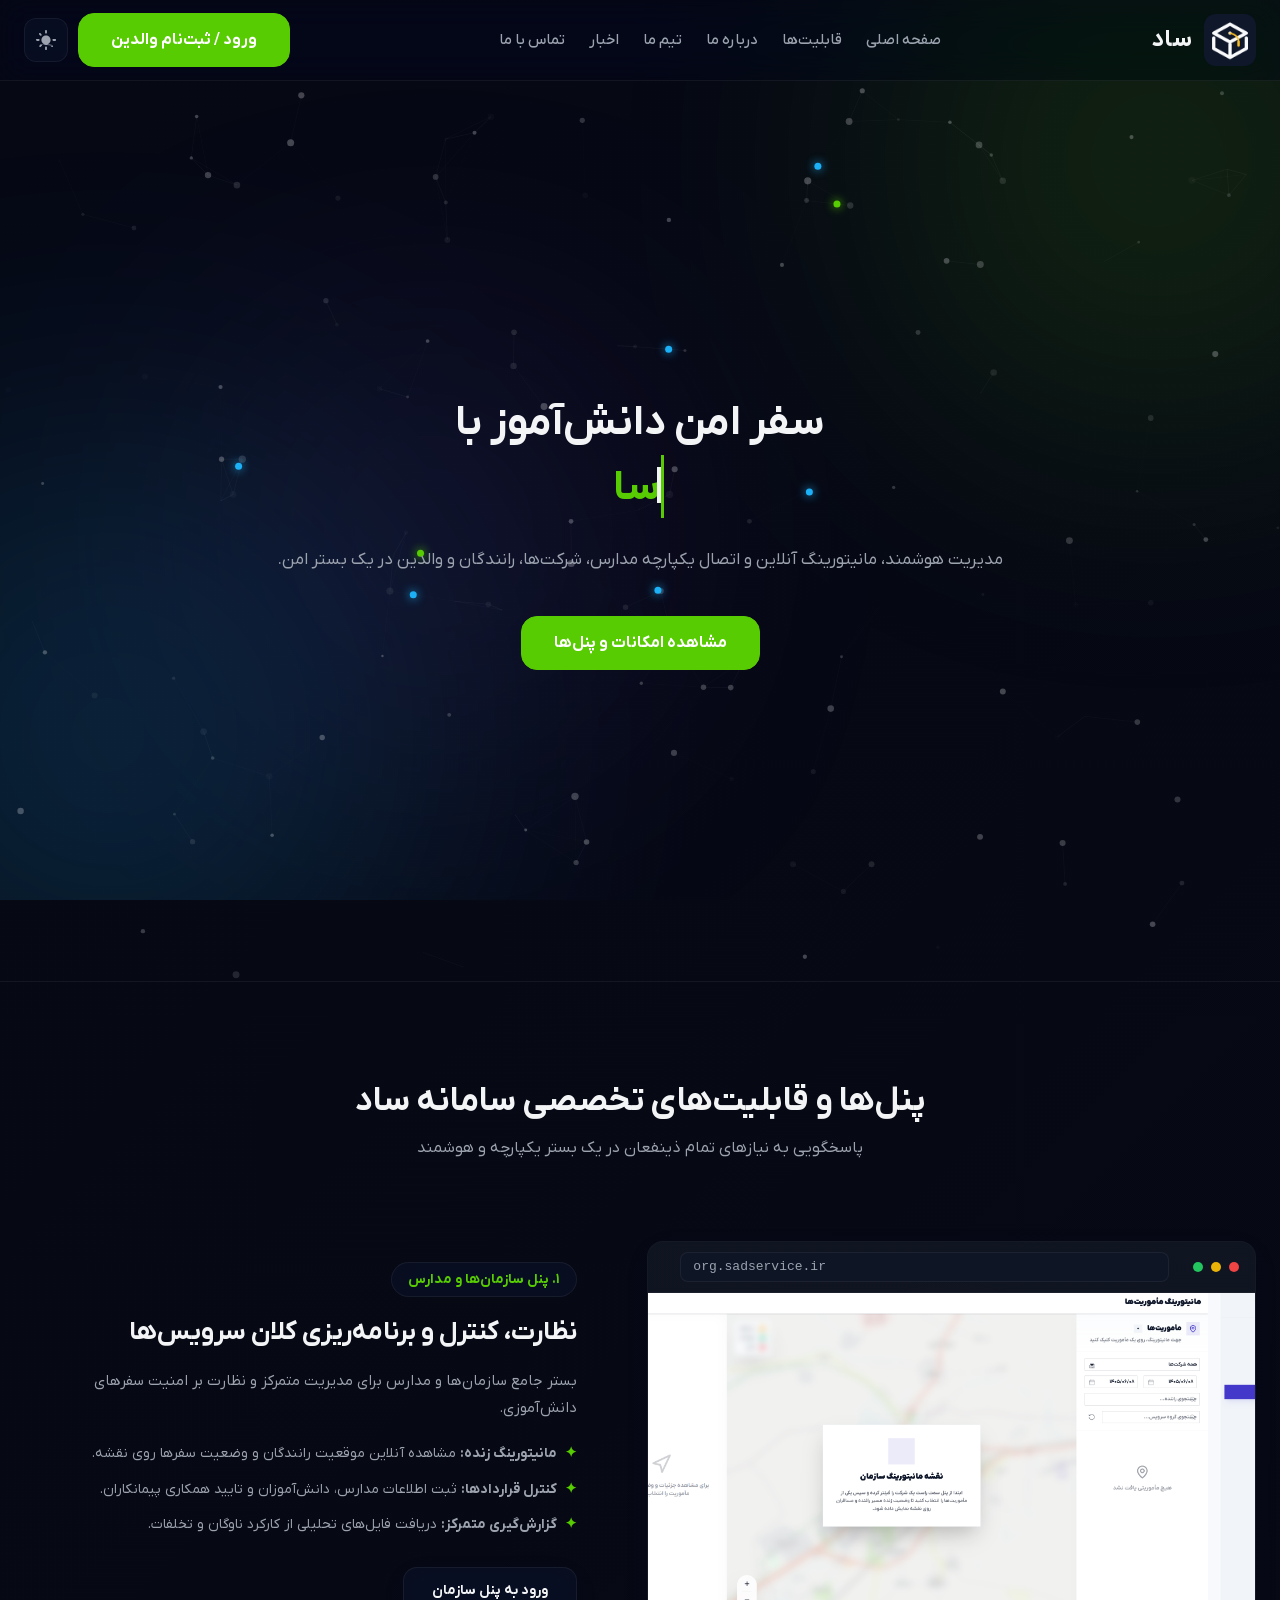
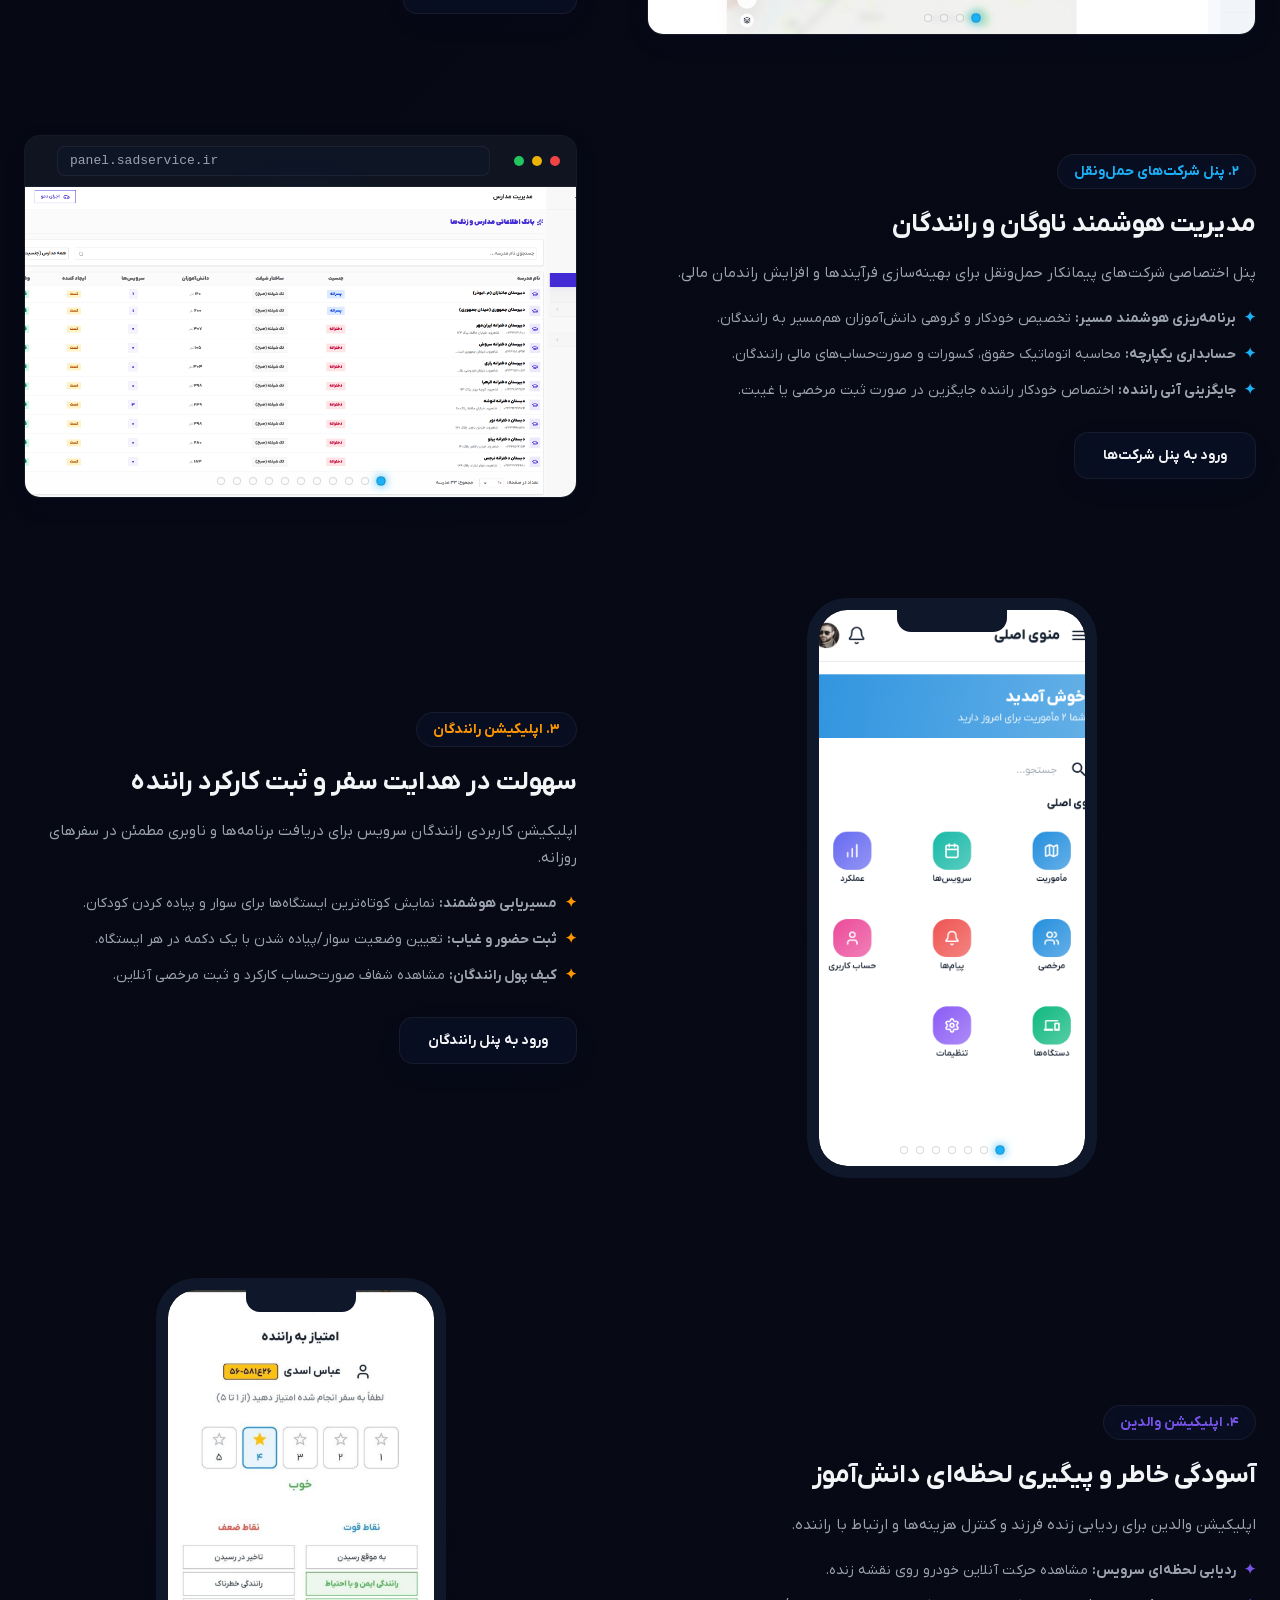
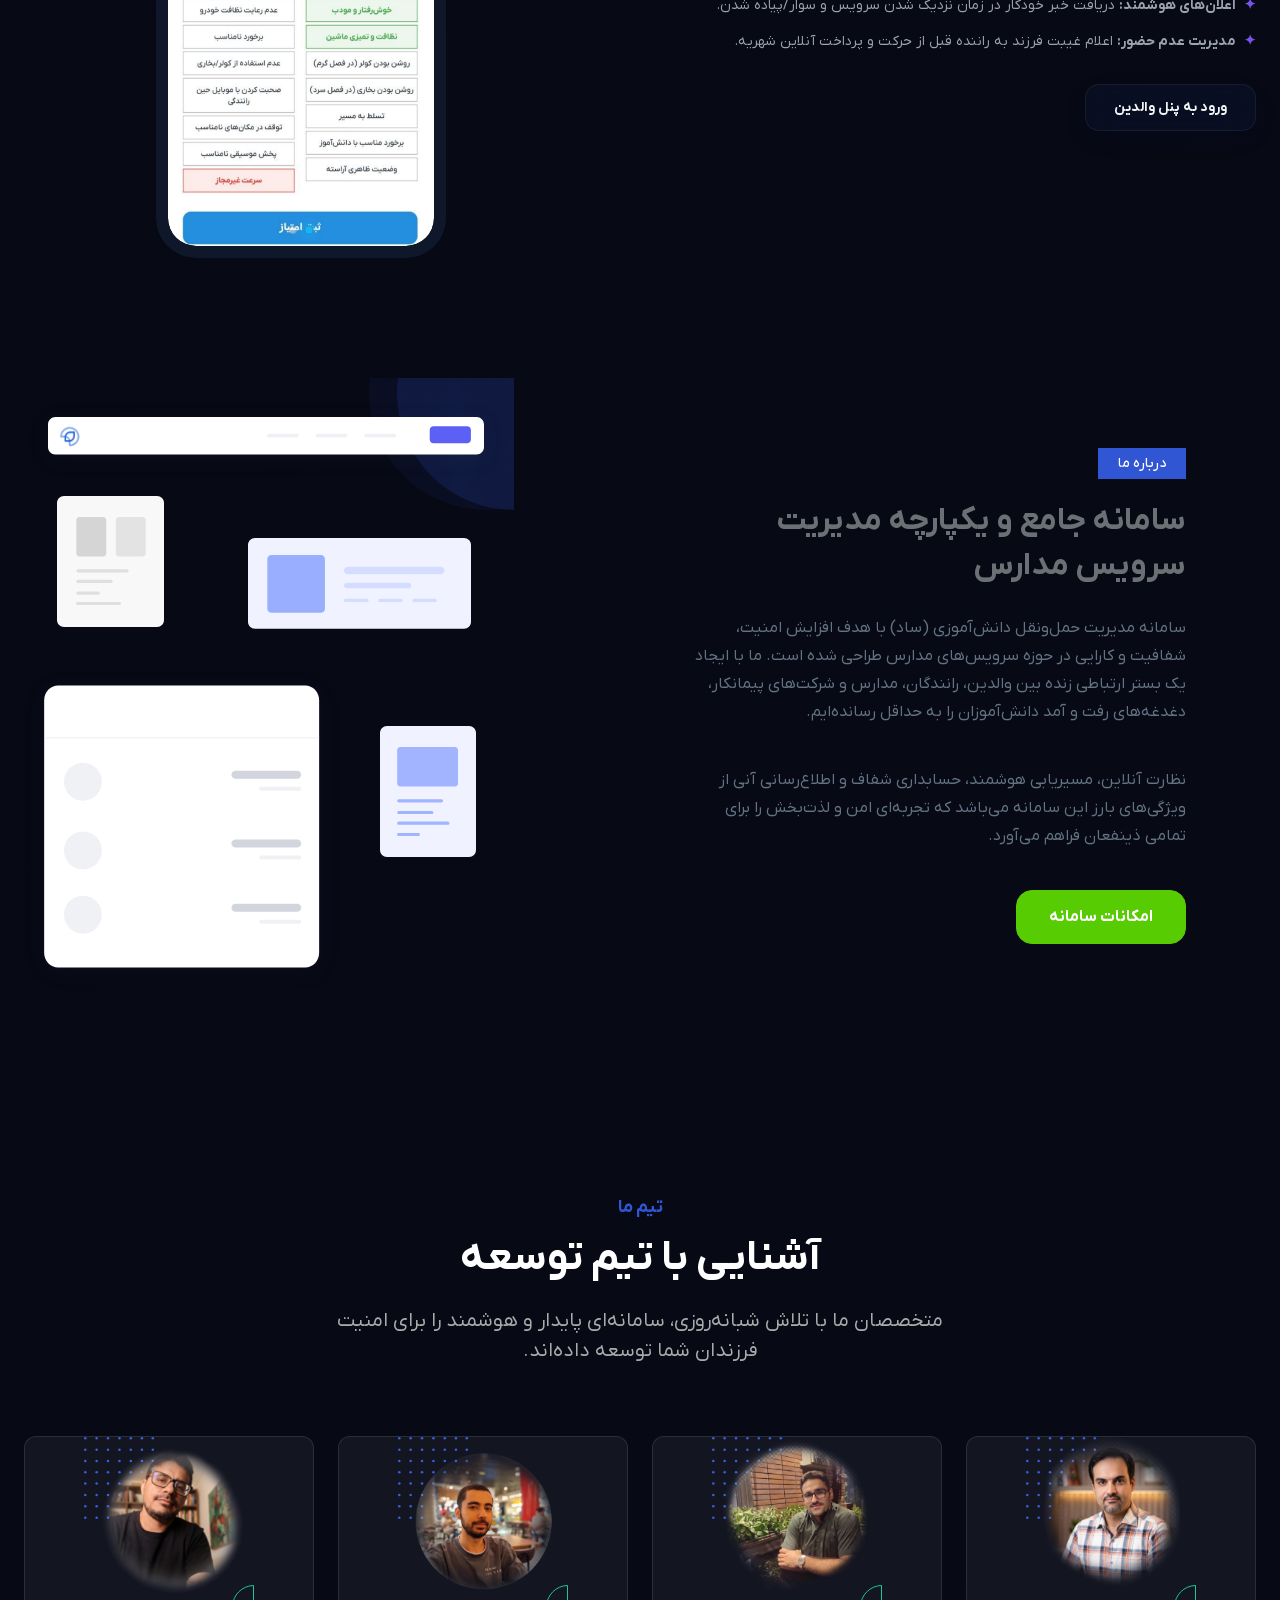
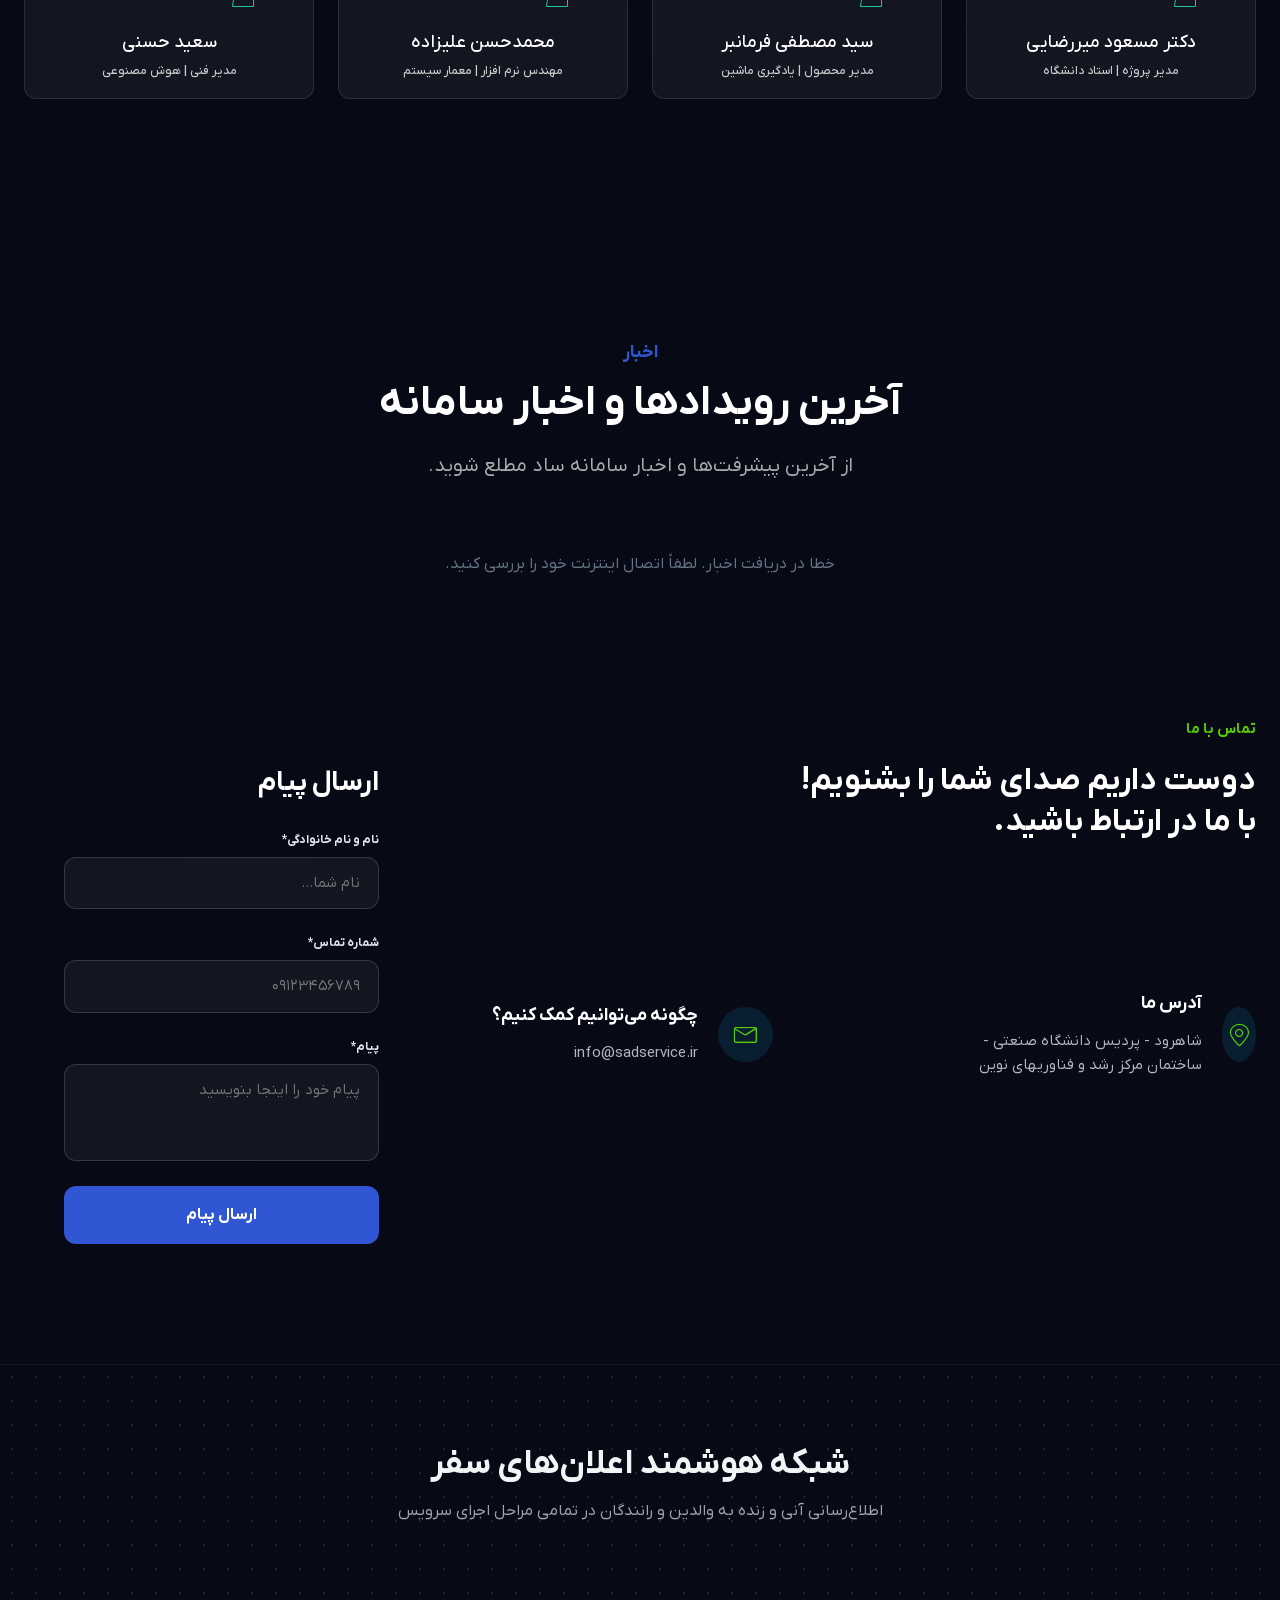
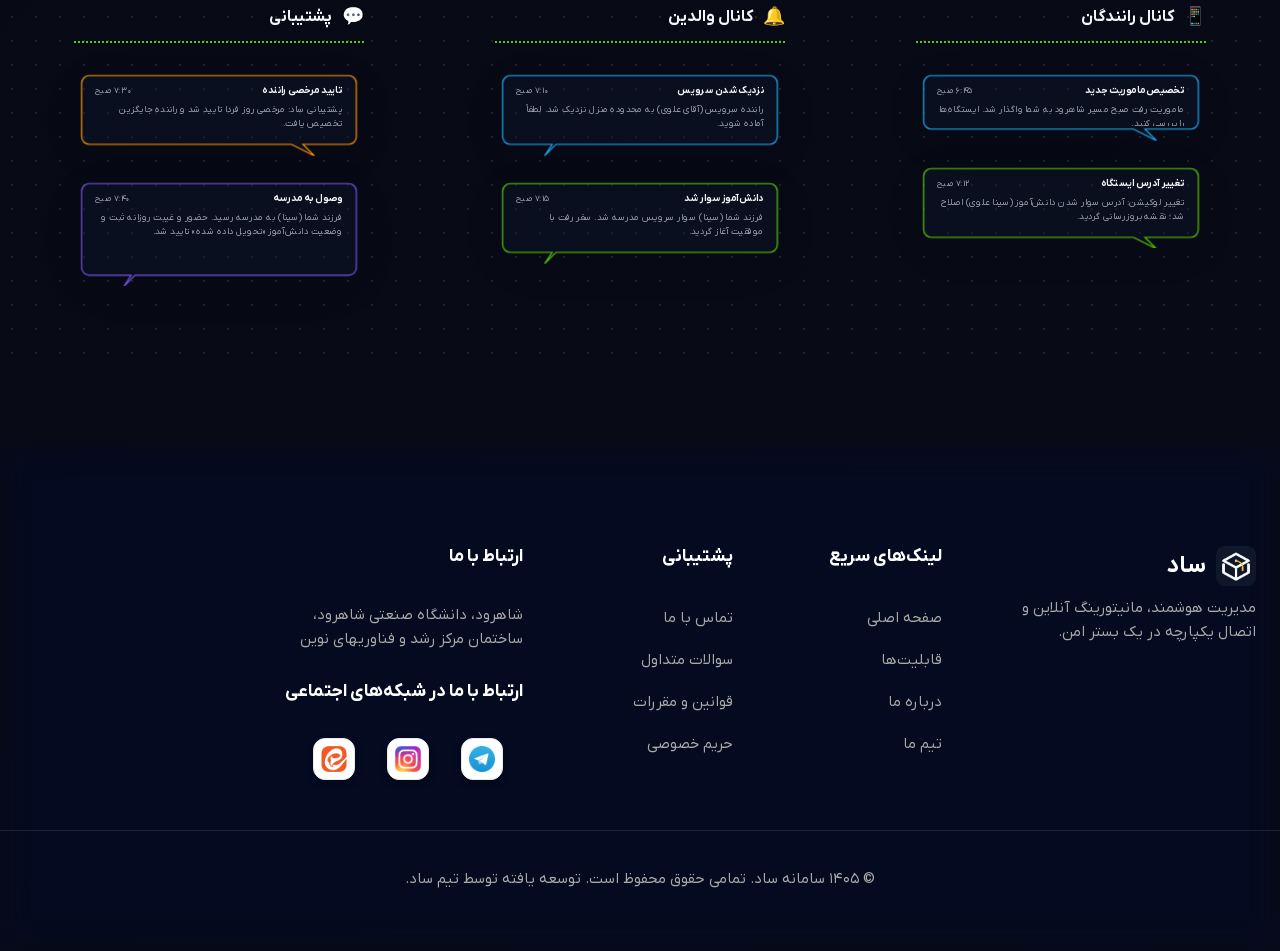
==== commit d610a646: "Revert "update" This reverts commit 887294d58c365a1c58cac3bb37e2f9dcd65cb437." ====
--- a/index.html
+++ b/index.html
@@ -243,102 +243,6 @@
             font-size: 16px;
         }
 
-        /* --- Guide Stepper Styles --- */
-        .stepper {
-            display: flex;
-            flex-direction: column;
-            gap: 20px;
-            position: relative;
-            padding-right: 15px;
-        }
-        .stepper::before {
-            content: "";
-            position: absolute;
-            top: 10px;
-            bottom: 20px;
-            right: 29px;
-            width: 2px;
-            background: #e2e8f0;
-            z-index: 0;
-        }
-        body.dark-theme .stepper::before {
-            background: rgba(255,255,255,0.1);
-        }
-        .step {
-            display: flex;
-            align-items: flex-start;
-            gap: 15px;
-            position: relative;
-            z-index: 1;
-        }
-        .step-icon {
-            width: 30px;
-            height: 30px;
-            border-radius: 50%;
-            background: #7853e8;
-            color: #fff;
-            display: flex;
-            align-items: center;
-            justify-content: center;
-            font-weight: bold;
-            font-size: 14px;
-            flex-shrink: 0;
-            box-shadow: 0 0 0 5px #fff;
-        }
-        body.dark-theme .step-icon {
-            box-shadow: 0 0 0 5px #0f172a; 
-        }
-        .step-content {
-            background: #fff;
-            border: 1px solid #e2e8f0;
-            padding: 15px 20px;
-            border-radius: 12px;
-            flex-grow: 1;
-            box-shadow: 0 2px 8px rgba(0,0,0,0.02);
-            transition: transform 0.3s ease, box-shadow 0.3s ease;
-        }
-        body.dark-theme .step-content {
-            background: rgba(255, 255, 255, 0.03);
-            border-color: rgba(255, 255, 255, 0.1);
-        }
-        .step-content:hover {
-            transform: translateY(-2px);
-            box-shadow: 0 5px 15px rgba(0,0,0,0.08);
-        }
-        body.dark-theme .step-content:hover {
-            box-shadow: 0 5px 15px rgba(0,0,0,0.3);
-        }
-        .step-content h4 {
-            font-size: 16px;
-            font-weight: 700;
-            margin-bottom: 8px;
-            color: #0f172a;
-        }
-        body.dark-theme .step-content h4 {
-            color: #fff;
-        }
-        .step-content p {
-            font-size: 14px;
-            margin-bottom: 0;
-            line-height: 1.6;
-            color: #475569;
-        }
-        body.dark-theme .step-content p {
-            color: #b0b8c4;
-        }
-        .guide-card {
-            transition: transform 0.3s ease;
-            background: rgba(120, 83, 232, 0.03);
-            border: 1px solid #dee2e6;
-        }
-        body.dark-theme .guide-card {
-            background: rgba(255, 255, 255, 0.02) !important;
-            border-color: rgba(255, 255, 255, 0.1) !important;
-        }
-        .guide-card:hover {
-            transform: translateY(-5px);
-        }
-
 </style>
 
 </head>
@@ -368,7 +272,6 @@
                     <ul class="nav-menu">
                         <li><a href="#hero">صفحه اصلی</a></li>
                         <li><a href="#features">قابلیت‌ها</a></li>
-                        <li><a href="#guide">راهنما</a></li>
                         <li><a href="#about">درباره ما</a></li>
                         <li><a href="#team">تیم ما</a></li>
                         <li><a href="#blog">اخبار</a></li>
@@ -568,98 +471,6 @@
     </section>
 
     
-    <!-- ====== Guide Start ====== -->
-    <section id="guide" class="ud-guide" style="padding-top: 80px; padding-bottom: 20px;">
-      <div class="container">
-        <div class="row">
-          <div class="col-lg-12">
-            <div class="ud-section-title mx-auto text-center">
-              <span>راهنمای استفاده</span>
-              <h2>مراحل ثبت و تخصیص سرویس</h2>
-              <p>راهنمای گام‌به‌گام برای والدین و شرکت‌های حمل‌ونقل جهت کار با سامانه ساد</p>
-            </div>
-          </div>
-        </div>
-        
-        <div class="row">
-            <!-- Parents Column -->
-            <div class="col-lg-6 mb-4">
-                <div class="guide-card p-4 rounded-4 h-100" style="border-top: 4px solid #7853e8;">
-                    <h3 class="mb-4 text-center" style="color: #7853e8; font-weight: 800;">👨‍👩‍👧 راهنمای والدین</h3>
-                    <div class="stepper">
-                        <div class="step">
-                            <div class="step-icon">۱</div>
-                            <div class="step-content">
-                                <h4>ورود و ثبت‌نام</h4>
-                                <p>ورود به <a href="http://app.sadservice.ir" target="_blank" style="color: #7853e8; font-weight: bold; text-decoration: underline;">اپلیکیشن والدین</a> و ثبت مشخصات دانش‌آموز.</p>
-                            </div>
-                        </div>
-                        <div class="step">
-                            <div class="step-icon">۲</div>
-                            <div class="step-content">
-                                <h4>ثبت درخواست</h4>
-                                <p>انتخاب مدرسه و ثبت دقیق آدرس منزل روی نقشه برای مسیریابی بهتر.</p>
-                            </div>
-                        </div>
-                        <div class="step">
-                            <div class="step-icon">۳</div>
-                            <div class="step-content">
-                                <h4>پرداخت و تایید</h4>
-                                <p>پرداخت پیش‌پرداخت یا تایید قرارداد برای نهایی شدن درخواست سرویس.</p>
-                            </div>
-                        </div>
-                        <div class="step">
-                            <div class="step-icon">۴</div>
-                            <div class="step-content">
-                                <h4>تخصیص سرویس</h4>
-                                <p>مشاهده اطلاعات راننده و خودرو بلافاصله پس از تخصیص توسط شرکت.</p>
-                            </div>
-                        </div>
-                    </div>
-                </div>
-            </div>
-            
-            <!-- Companies Column -->
-            <div class="col-lg-6 mb-4">
-                <div class="guide-card p-4 rounded-4 h-100" style="border-top: 4px solid #1cb0f6;">
-                    <h3 class="mb-4 text-center" style="color: #1cb0f6; font-weight: 800;">🏢 راهنمای شرکت‌ها</h3>
-                    <div class="stepper">
-                        <div class="step">
-                            <div class="step-icon" style="background: #1cb0f6;">۱</div>
-                            <div class="step-content">
-                                <h4>بررسی درخواست‌ها</h4>
-                                <p>ورود به <a href="http://panel.sadservice.ir" target="_blank" style="color: #1cb0f6; font-weight: bold; text-decoration: underline;">پنل شرکت‌ها</a> و مشاهده لیست دانش‌آموزان متقاضی.</p>
-                            </div>
-                        </div>
-                        <div class="step">
-                            <div class="step-icon" style="background: #1cb0f6;">۲</div>
-                            <div class="step-content">
-                                <h4>مسیریابی و گروه‌بندی</h4>
-                                <p>استفاده از نقشه هوشمند برای گروه‌بندی دانش‌آموزان هم‌مسیر در یک سرویس.</p>
-                            </div>
-                        </div>
-                        <div class="step">
-                            <div class="step-icon" style="background: #1cb0f6;">۳</div>
-                            <div class="step-content">
-                                <h4>تخصیص راننده</h4>
-                                <p>انتخاب راننده مناسب و تخصیص مسیر ایجاد شده به وی.</p>
-                            </div>
-                        </div>
-                        <div class="step">
-                            <div class="step-icon" style="background: #1cb0f6;">۴</div>
-                            <div class="step-content">
-                                <h4>تایید و اطلاع‌رسانی</h4>
-                                <p>ارسال خودکار نوتیفیکیشن تخصیص سرویس به والدین و راننده.</p>
-                            </div>
-                        </div>
-                    </div>
-                </div>
-            </div>
-        </div>
-      </div>
-    </section>
-    <!-- ====== Guide End ====== -->
-
     <!-- ====== About Start ====== -->
     <section id="about" class="ud-about" style="padding-top: 60px; padding-bottom: 60px;">
       <div class="container">
@@ -1031,7 +842,6 @@
                 <ul class="ud-widget-links">
                   <li><a href="#hero">صفحه اصلی</a></li>
                   <li><a href="#features">قابلیت‌ها</a></li>
-                  <li><a href="#guide">راهنما</a></li>
                   <li><a href="#about">درباره ما</a></li>
                   <li><a href="#team">تیم ما</a></li>
                 </ul>
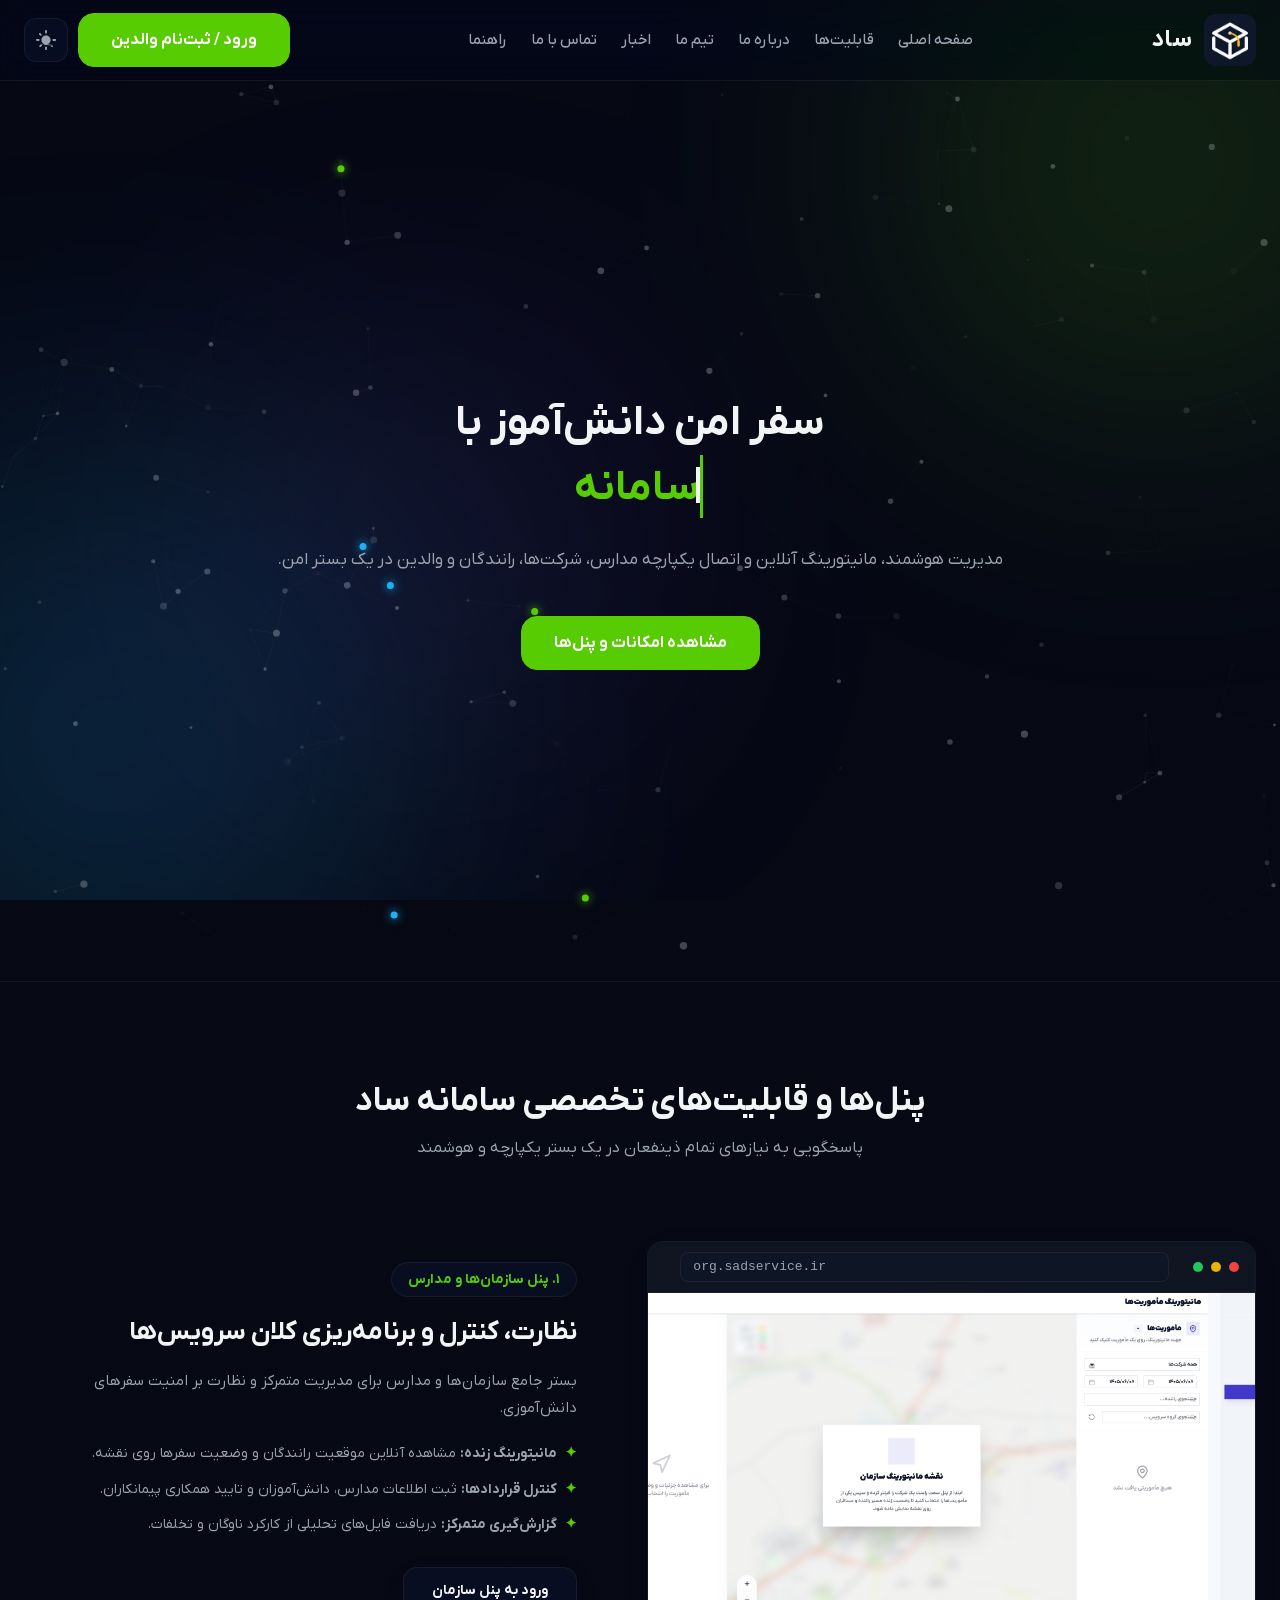
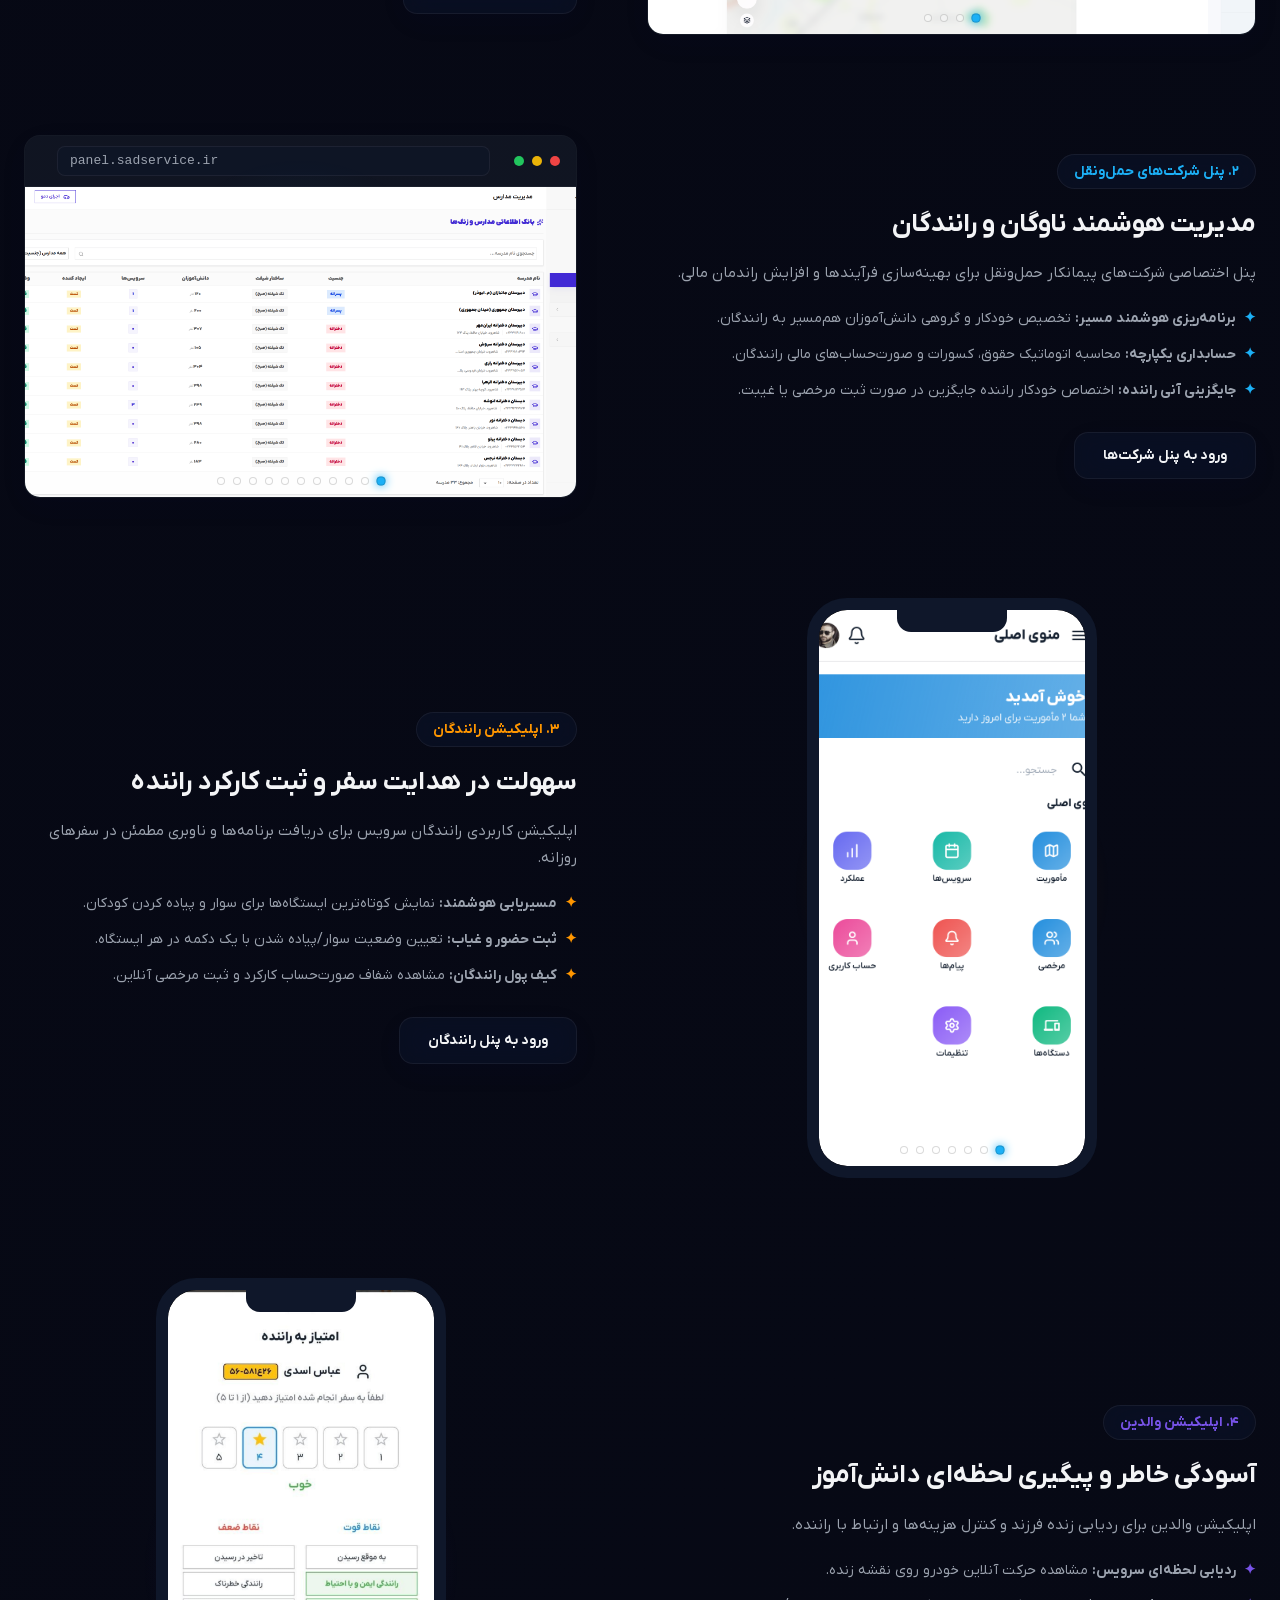
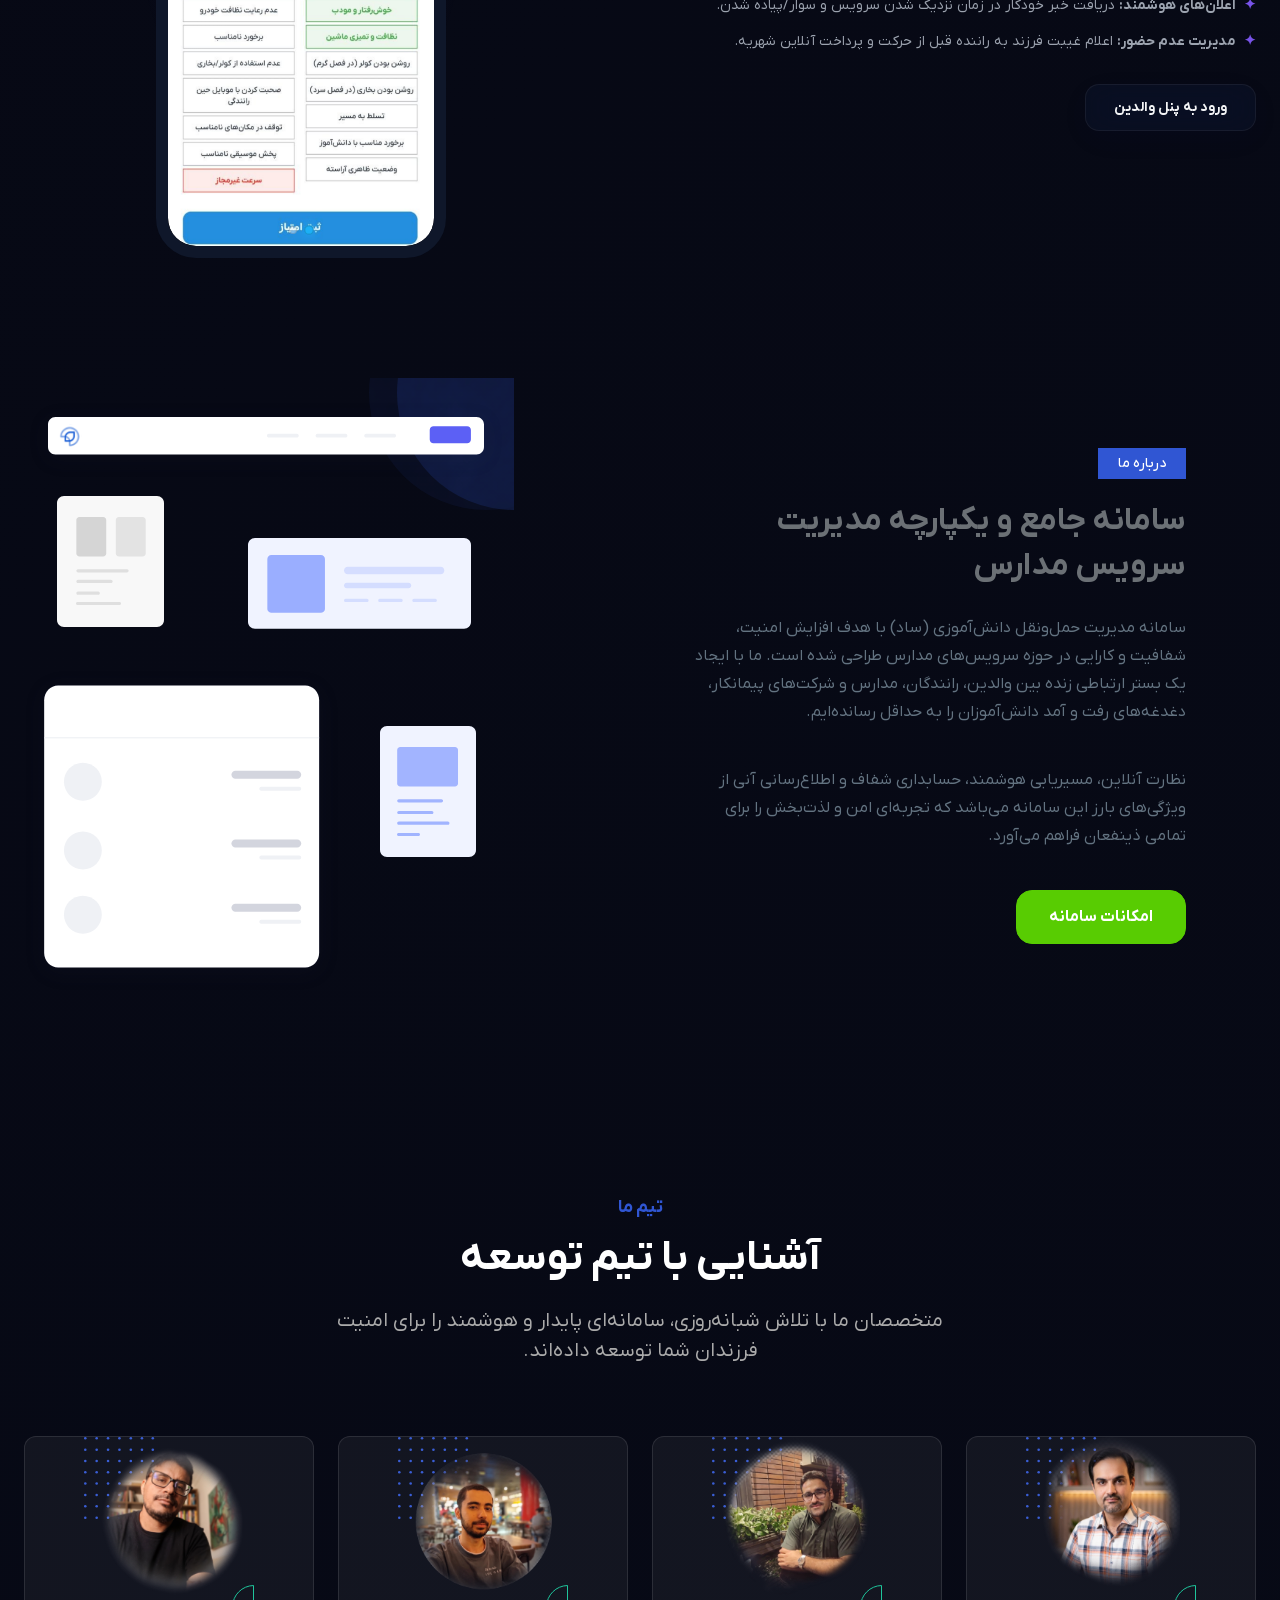
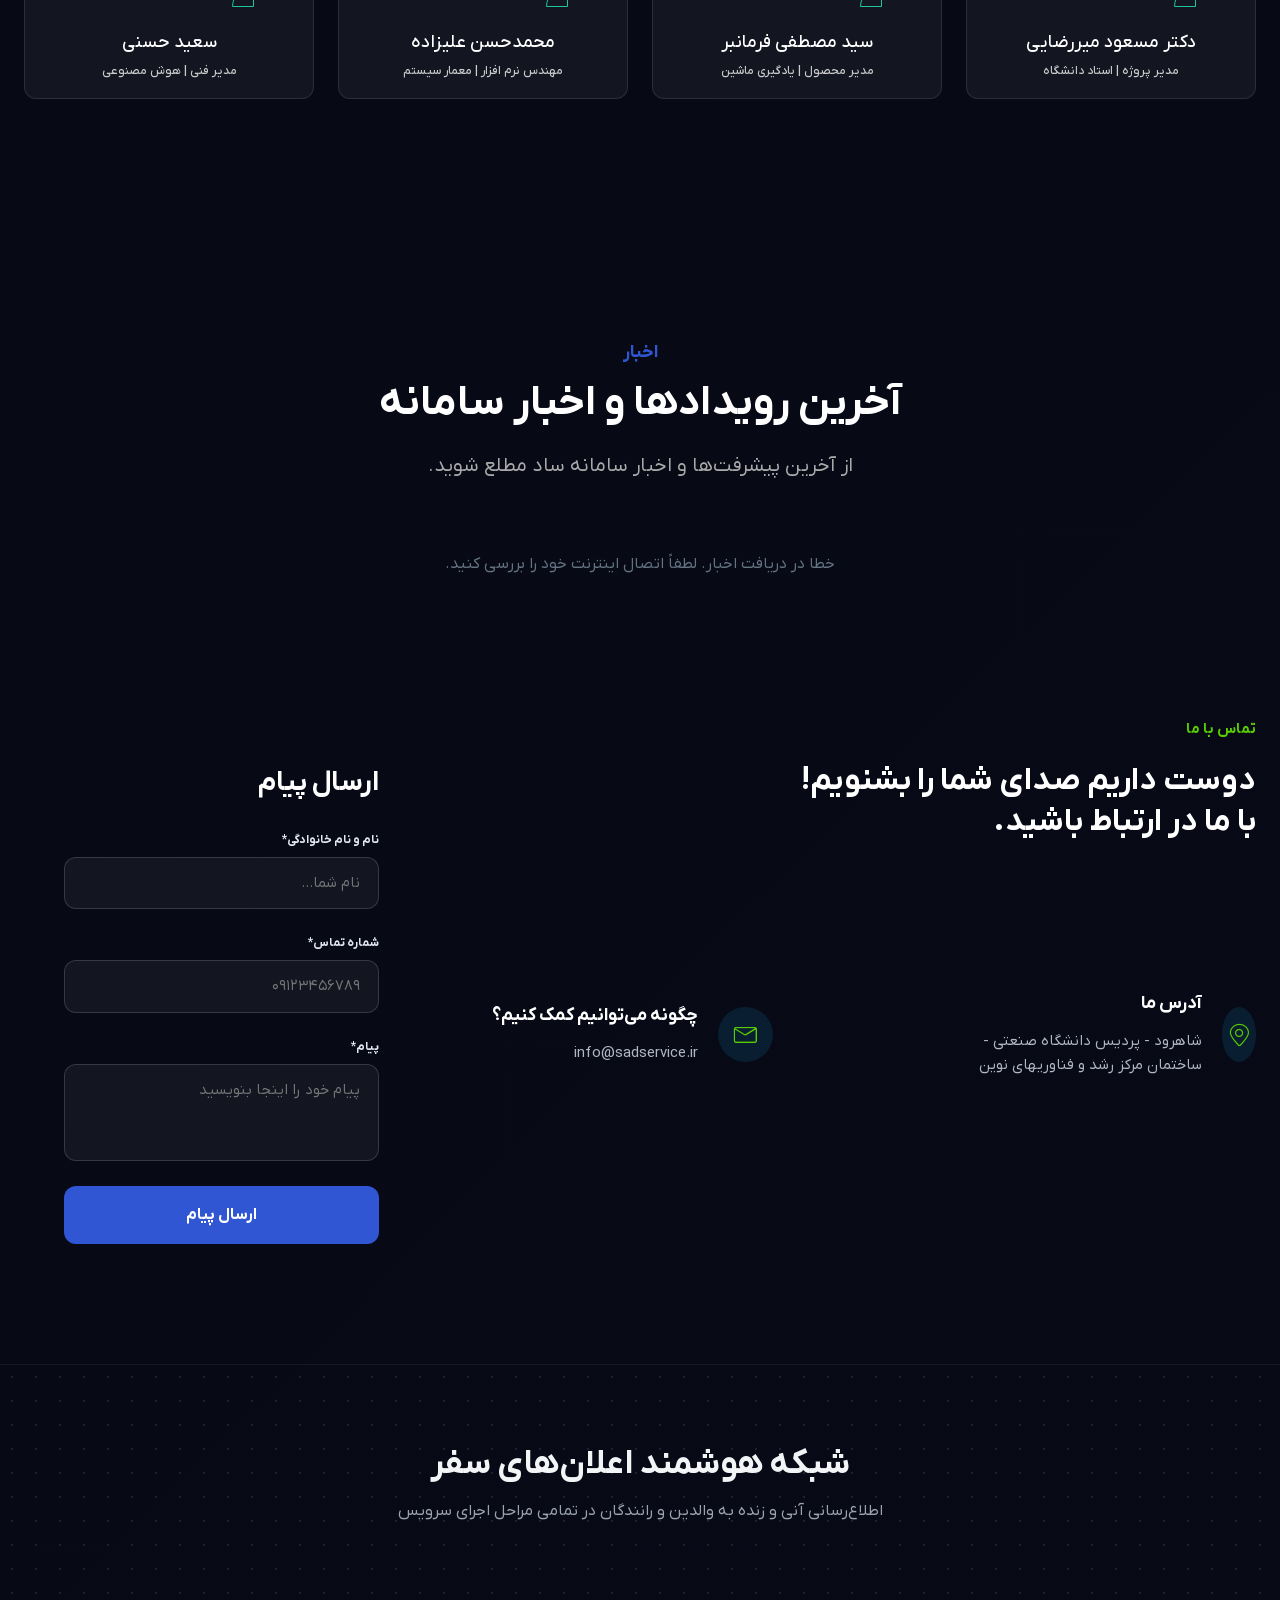
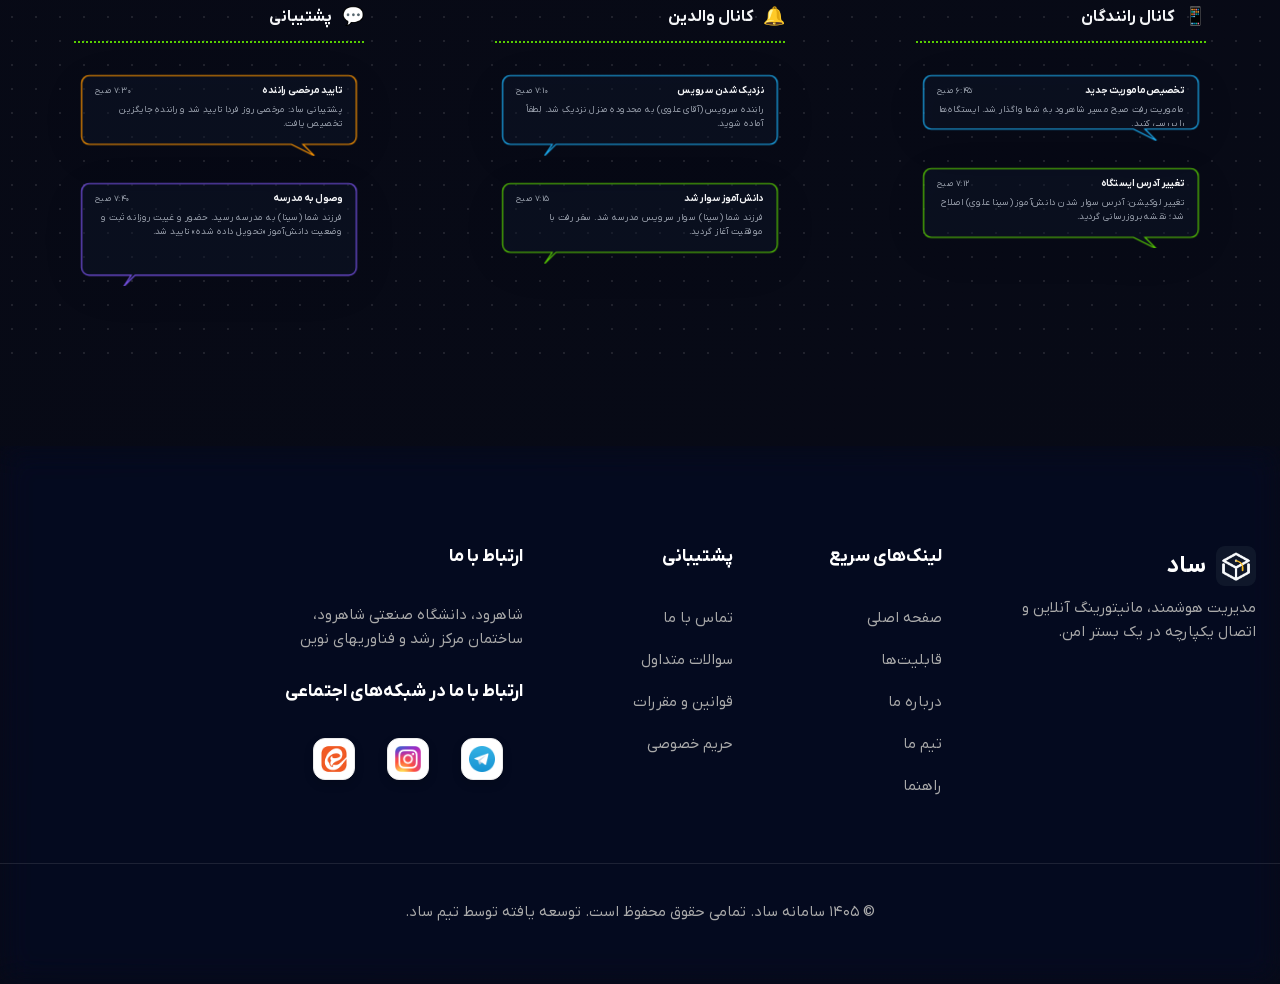
==== commit 0102ec82: "update" ====
--- a/index.html
+++ b/index.html
@@ -270,12 +270,13 @@
             <div class="nav-menu-wrapper" id="navMenuWrapper">
                 <nav>
                     <ul class="nav-menu">
-                        <li><a href="#hero">صفحه اصلی</a></li>
-                        <li><a href="#features">قابلیت‌ها</a></li>
-                        <li><a href="#about">درباره ما</a></li>
-                        <li><a href="#team">تیم ما</a></li>
-                        <li><a href="#blog">اخبار</a></li>
-                        <li><a href="#contact">تماس با ما</a></li>
+                        <li><a href="index.html#hero">صفحه اصلی</a></li>
+                        <li><a href="index.html#features">قابلیت‌ها</a></li>
+                        <li><a href="index.html#about">درباره ما</a></li>
+                        <li><a href="index.html#team">تیم ما</a></li>
+                        <li><a href="index.html#blog">اخبار</a></li>
+                        <li><a href="index.html#contact">تماس با ما</a></li>
+                        <li><a href="guide.html">راهنما</a></li>
                     </ul>
                 </nav>
             </div>
@@ -840,10 +841,11 @@
               <div class="ud-widget">
                 <h5 class="ud-widget-title">لینک‌های سریع</h5>
                 <ul class="ud-widget-links">
-                  <li><a href="#hero">صفحه اصلی</a></li>
-                  <li><a href="#features">قابلیت‌ها</a></li>
-                  <li><a href="#about">درباره ما</a></li>
-                  <li><a href="#team">تیم ما</a></li>
+                  <li><a href="index.html#hero">صفحه اصلی</a></li>
+                  <li><a href="index.html#features">قابلیت‌ها</a></li>
+                  <li><a href="index.html#about">درباره ما</a></li>
+                  <li><a href="index.html#team">تیم ما</a></li>
+                  <li><a href="guide.html">راهنما</a></li>
                 </ul>
               </div>
             </div>
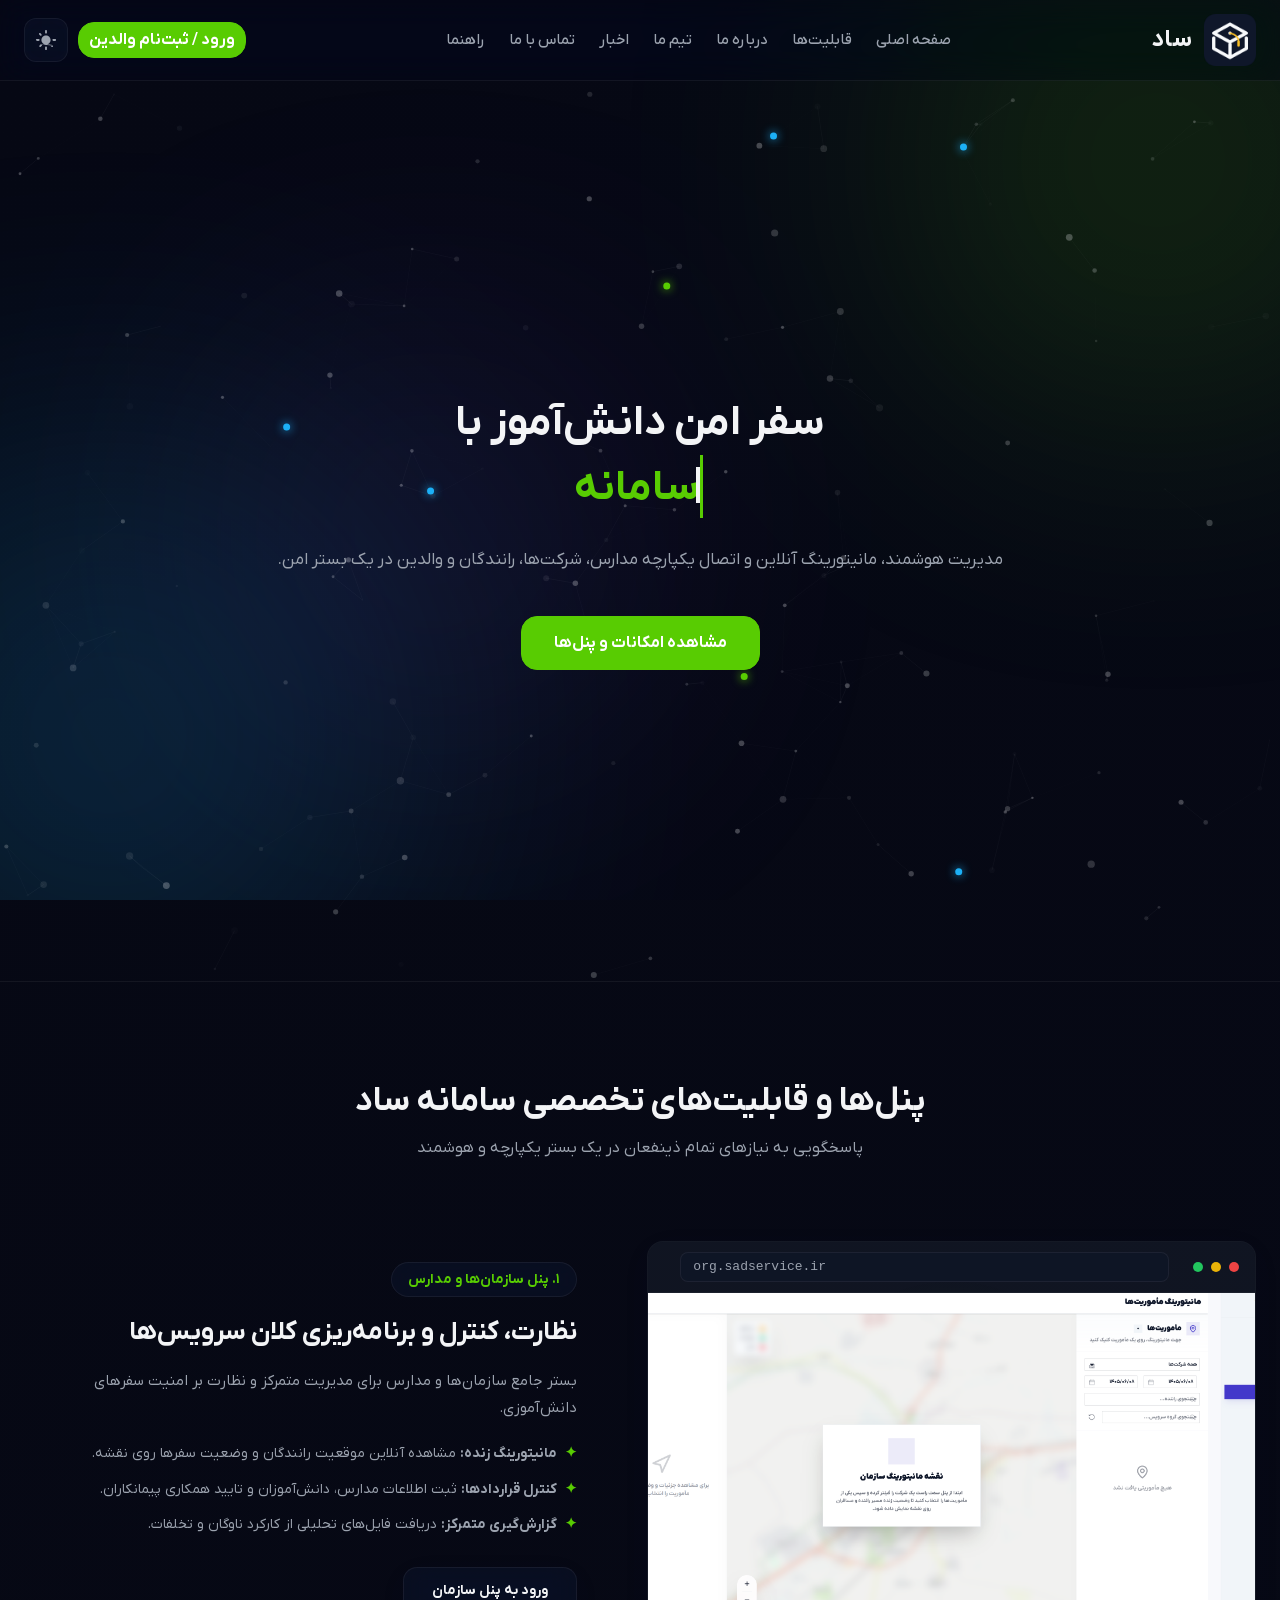
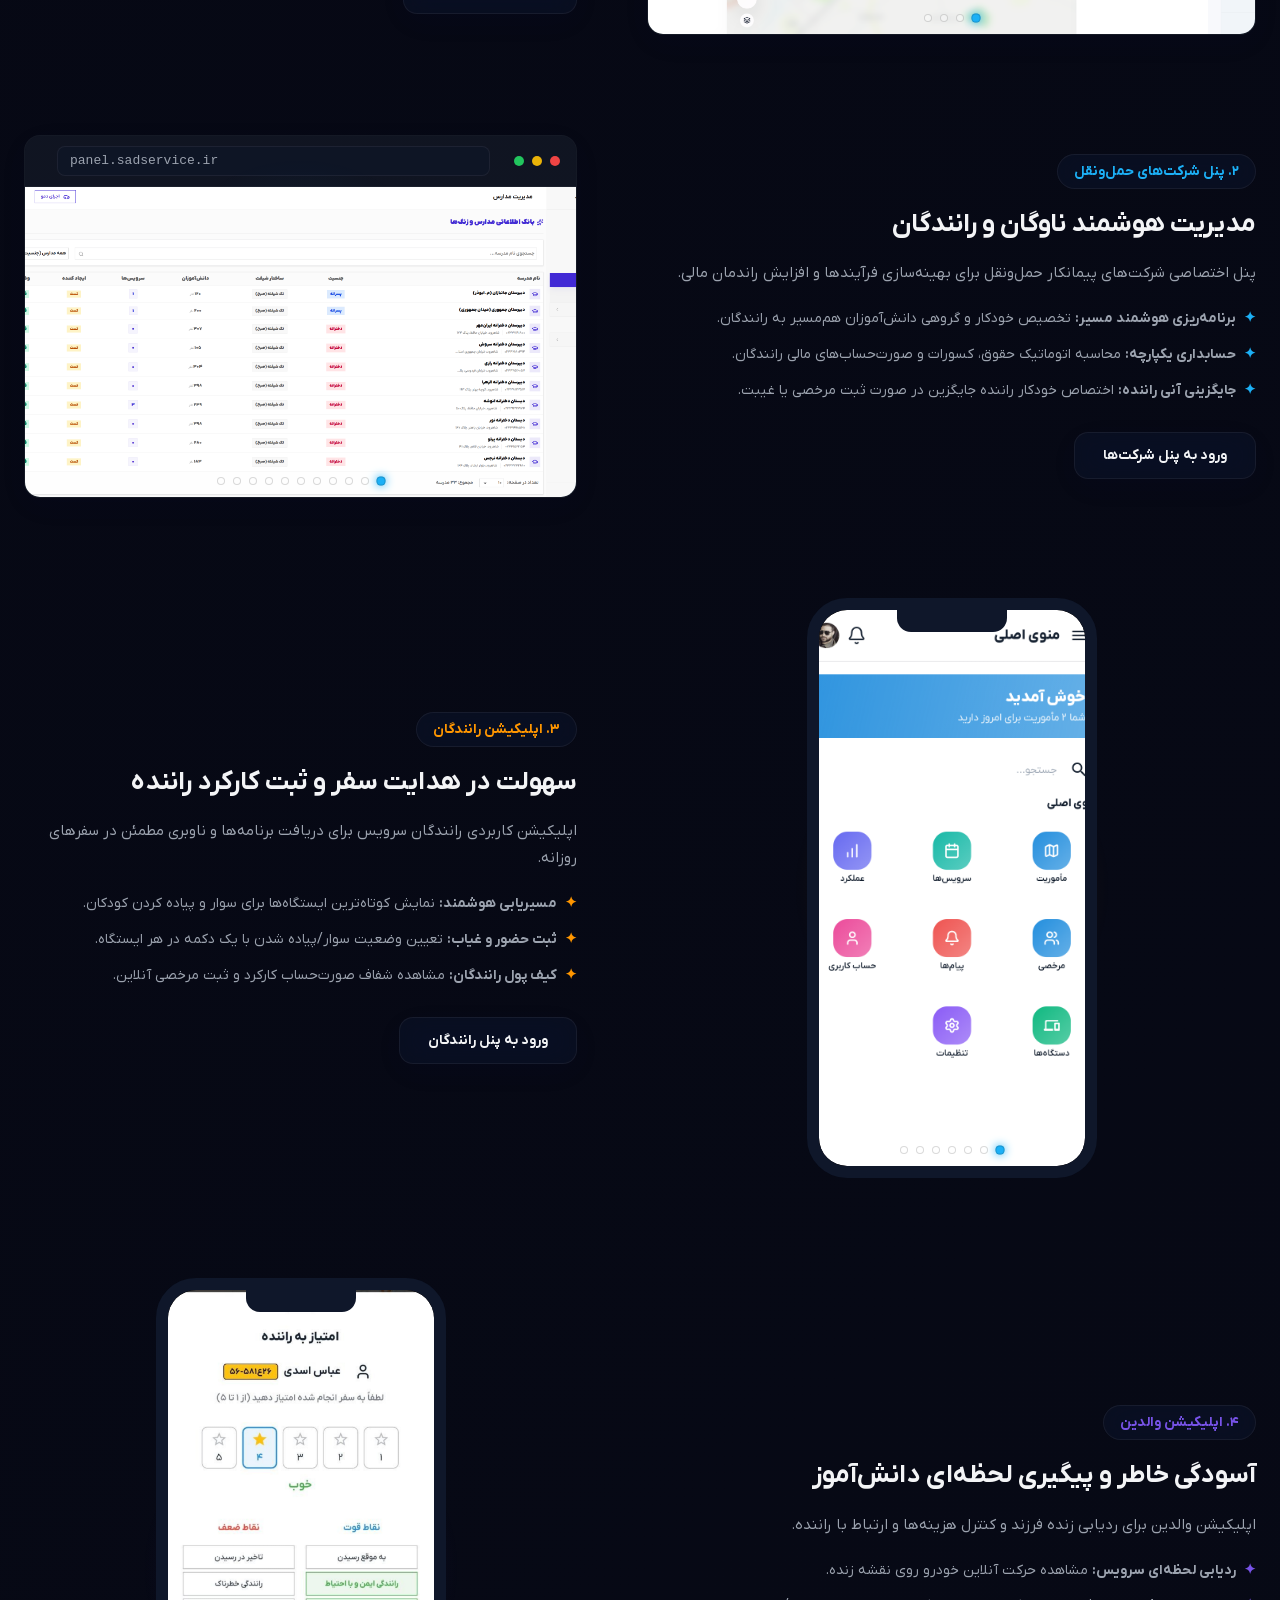
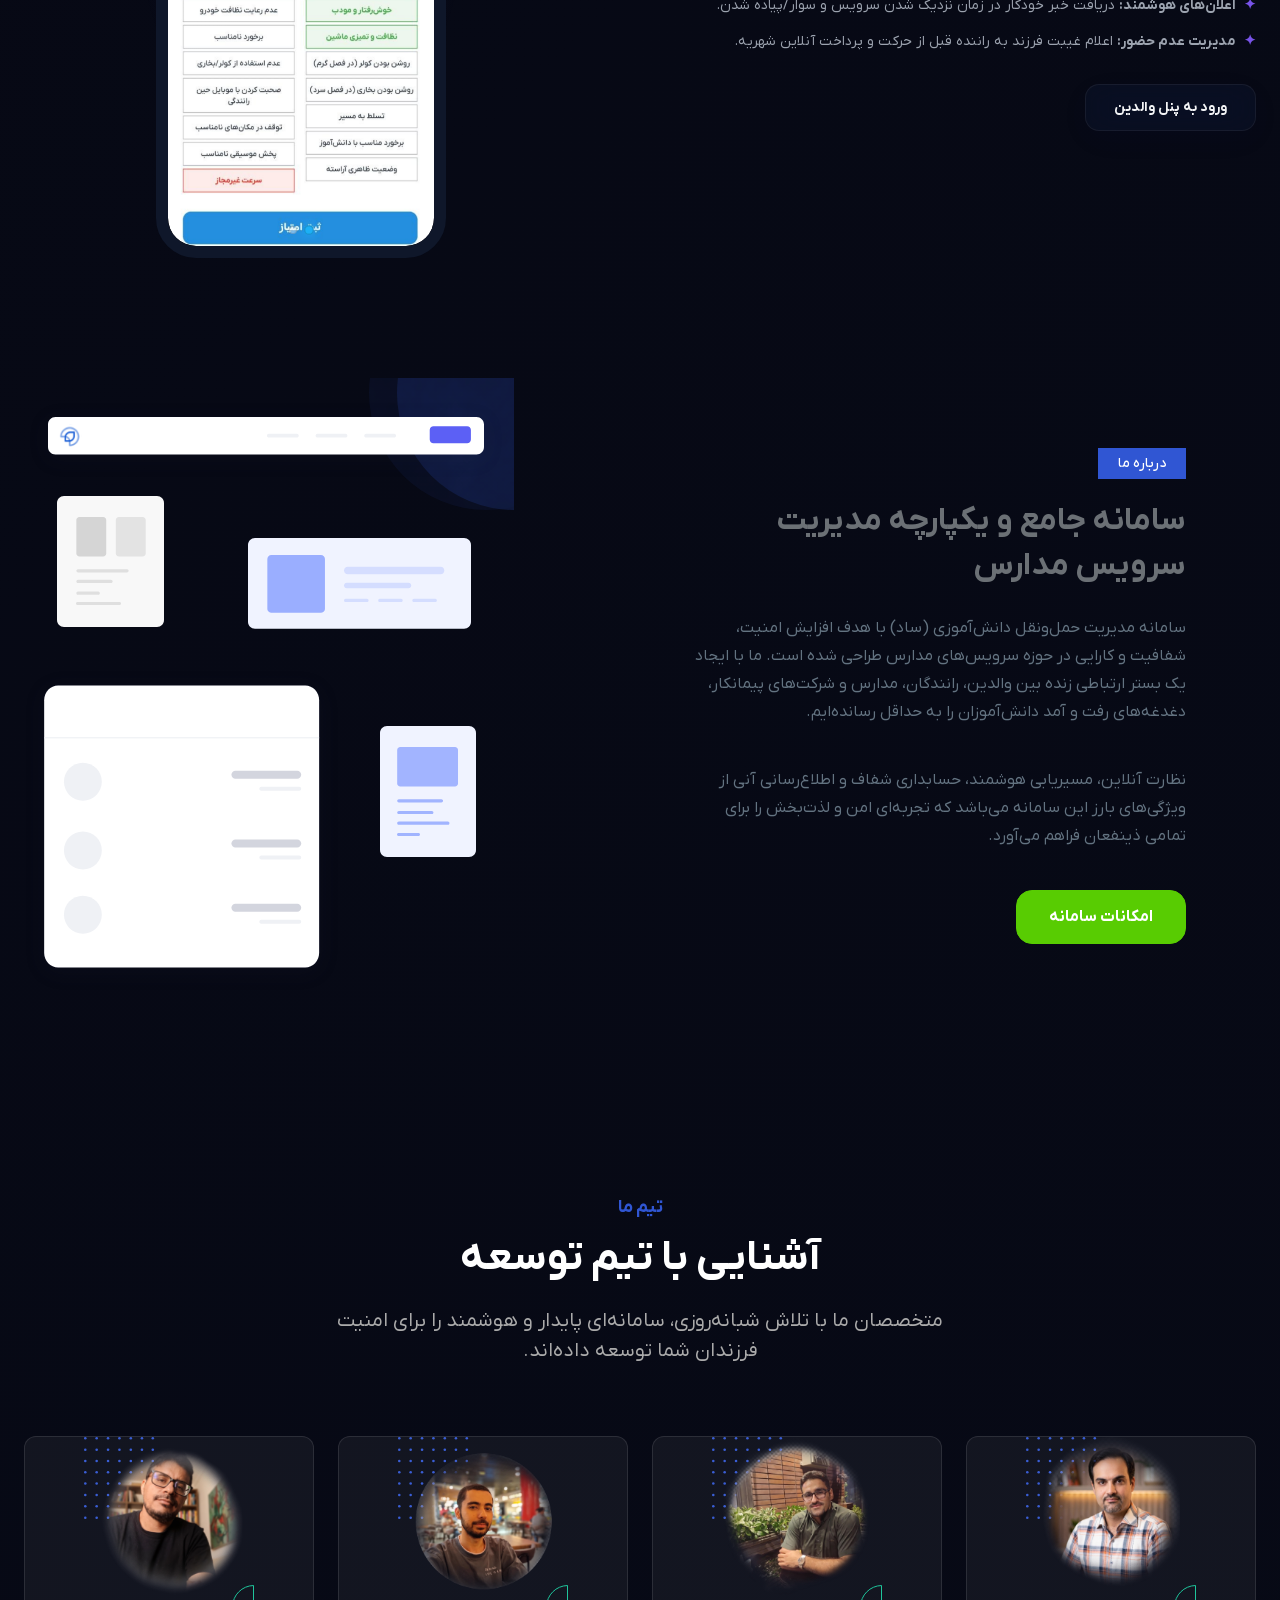
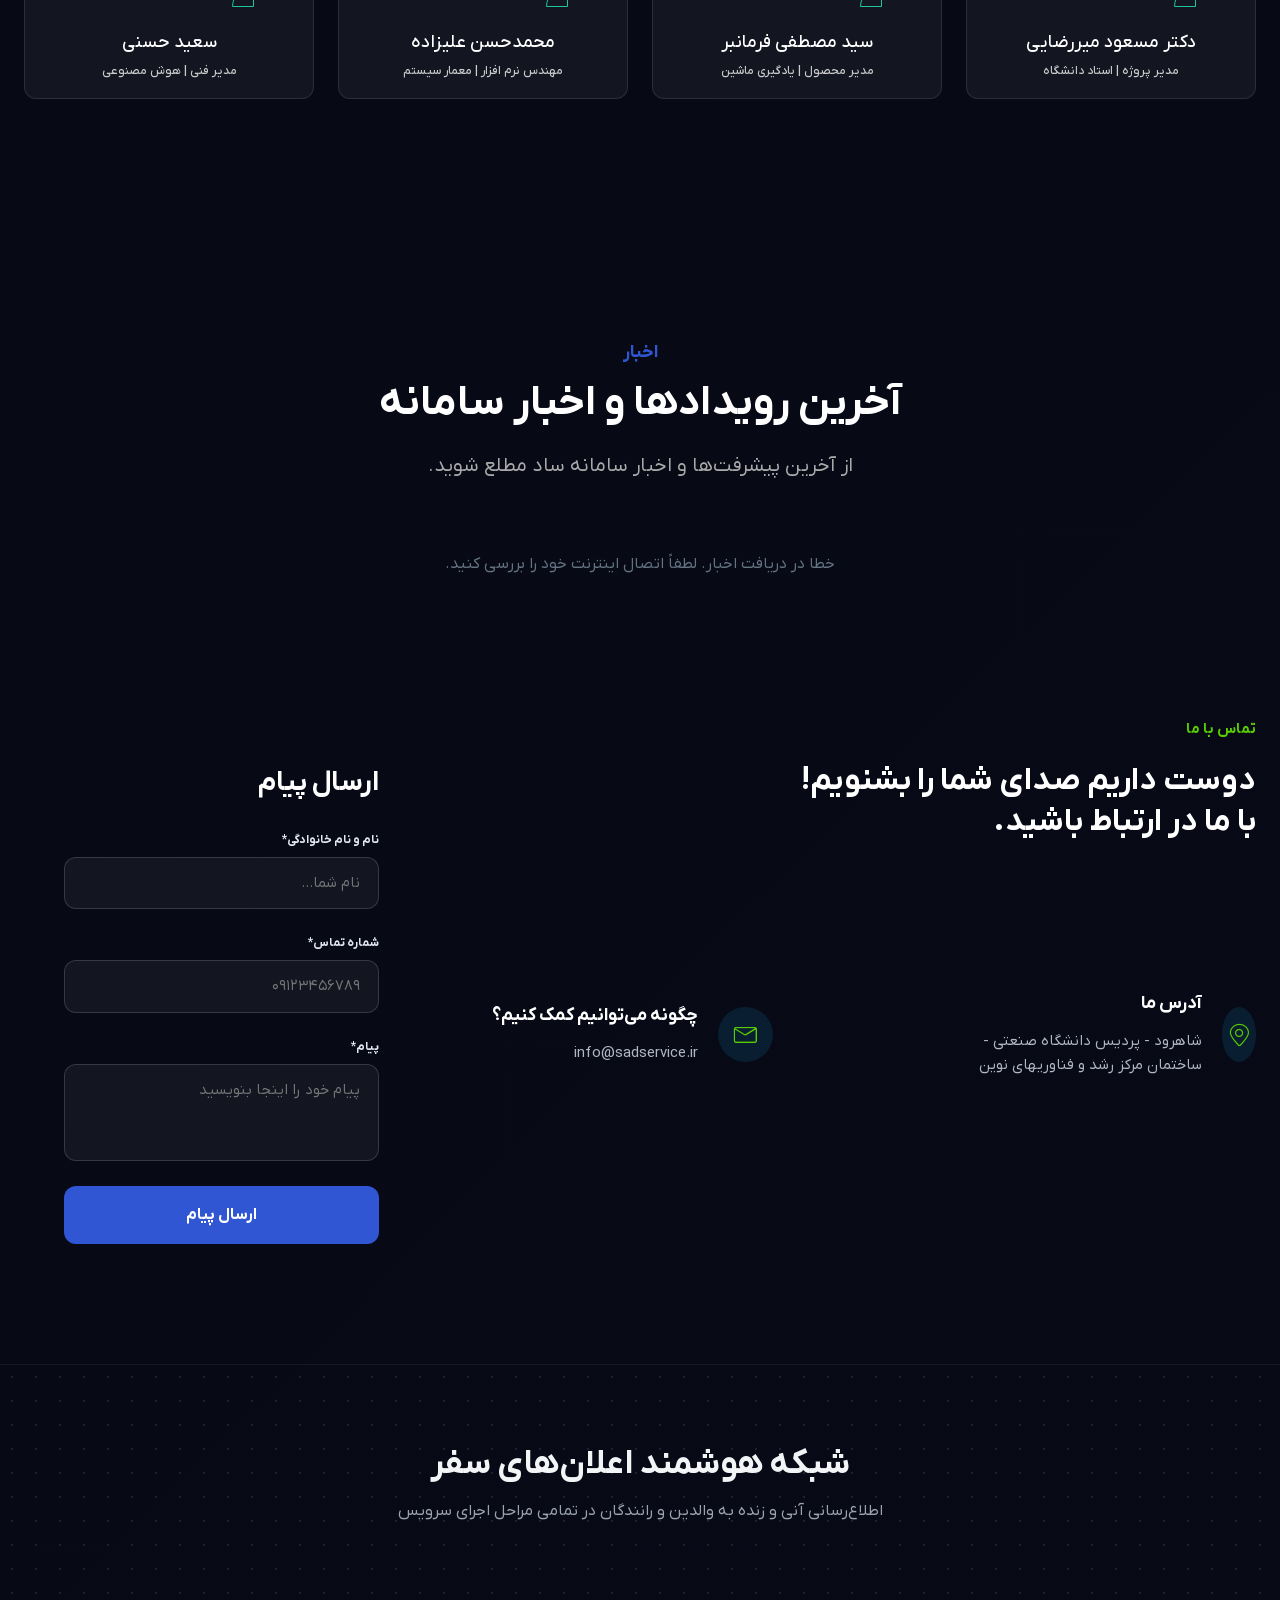
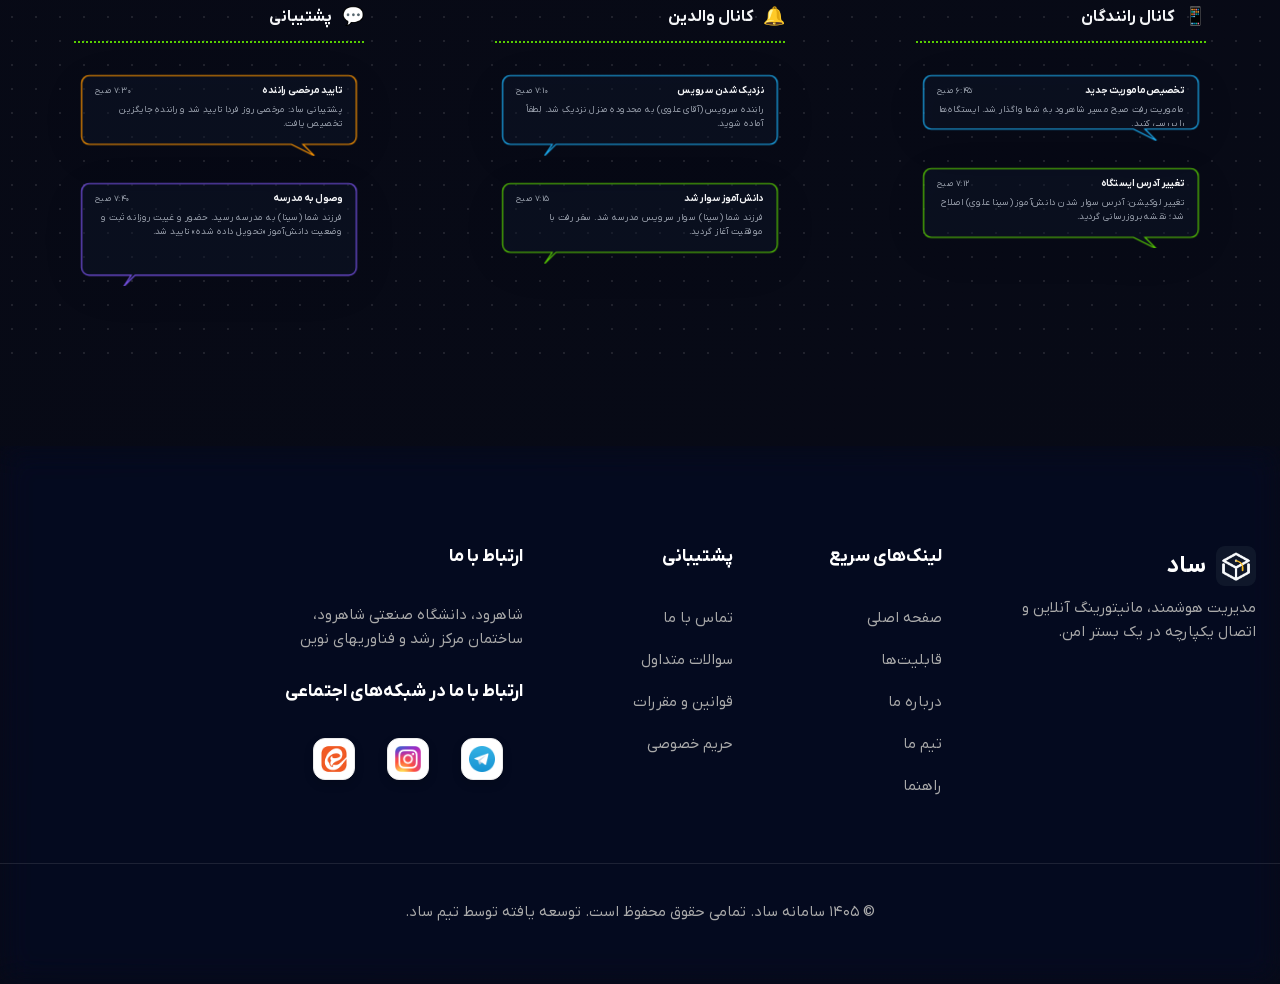
==== commit 2fe7d29e: "update" ====
--- a/index.html
+++ b/index.html
@@ -284,11 +284,11 @@
             <!-- Header Right Actions (Visible Always) -->
             <div class="header-right-actions" style="display: flex; align-items: center; gap: 10px;">
                 <div class="auth-buttons">
-                    <a href="http://app.sadservice.ir" class="btn btn-primary header-auth-btn" aria-label="ورود / ثبت‌نام والدین" title="ورود / ثبت‌نام والدین">
+                    <a href="http://app.sadservice.ir" class="btn btn-primary header-auth-btn"  style="padding: 5px 10px !important"  aria-label="ورود / ثبت‌نام والدین" title="ورود / ثبت‌نام والدین">
                         <svg class="auth-btn-icon" viewBox="0 0 24 24" fill="currentColor">
                             <path d="M12 2C6.48 2 2 6.48 2 12s4.48 10 10 10 10-4.48 10-10S17.52 2 12 2zm0 3c1.66 0 3 1.34 3 3s-1.34 3-3 3-3-1.34-3-3 1.34-3 3-3zm0 14.2c-2.5 0-4.71-1.28-6-3.22.03-1.99 4-3.08 6-3.08 1.99 0 5.97 1.09 6 3.08-1.29 1.94-3.5 3.22-6 3.22z"/>
                         </svg>
-                        <span class="auth-btn-text">ورود / ثبت‌نام والدین</span>
+                        <span class="auth-btn-text"  style="padding: 0 !important">ورود / ثبت‌نام والدین</span>
                     </a>
                 </div>
 
--- a/style.css
+++ b/style.css
@@ -217,13 +217,19 @@
     .header-auth-btn {
         width: auto;
         height: auto;
-        padding: 5px 10px;
-        font-size: 0.76rem;
-        border-radius: 16px;
+        padding: 5px 12px;
+        font-size: 0.75rem;
+        border-radius: 12px;
     }
 
     .header-auth-btn .auth-btn-text {
+        display: none;
+    }
+
+    .header-auth-btn::after {
+        content: "ورود";
         display: inline-block;
+        font-weight: bold;
     }
 
     .header-auth-btn .auth-btn-icon {
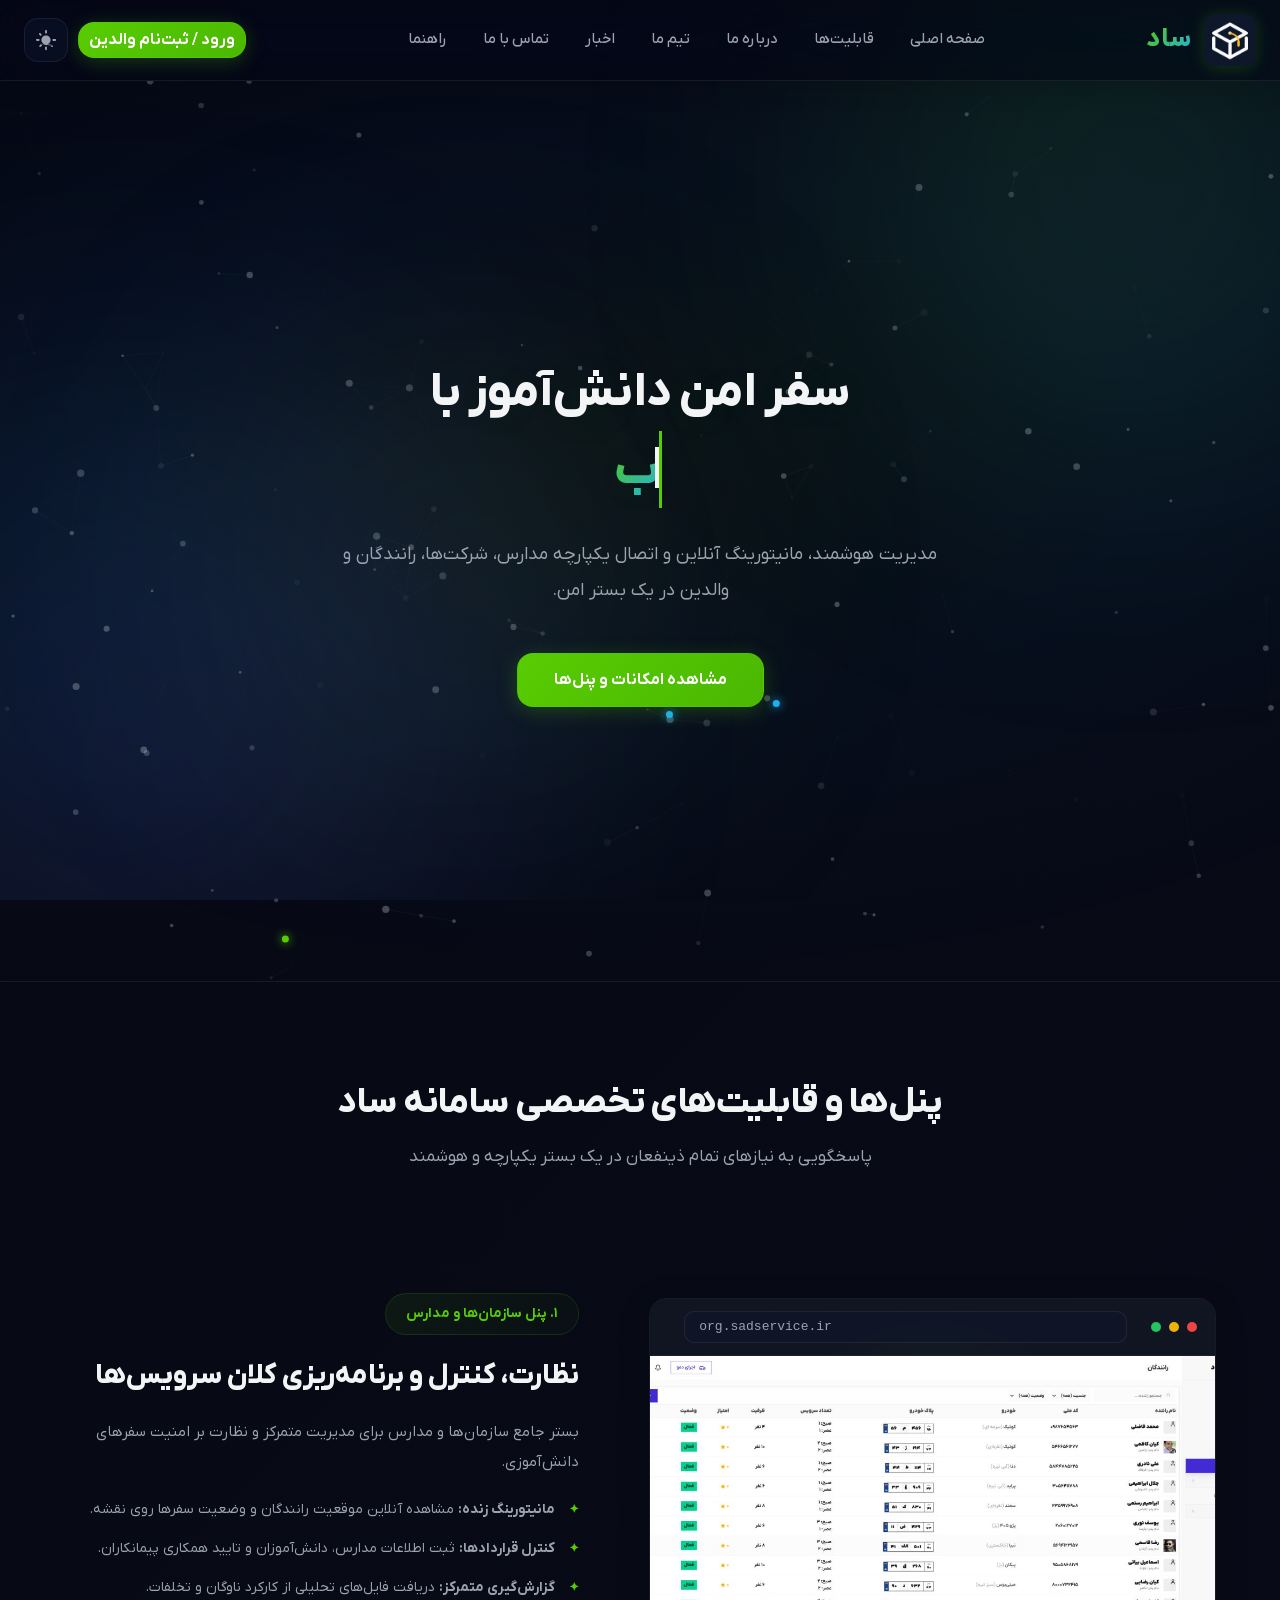
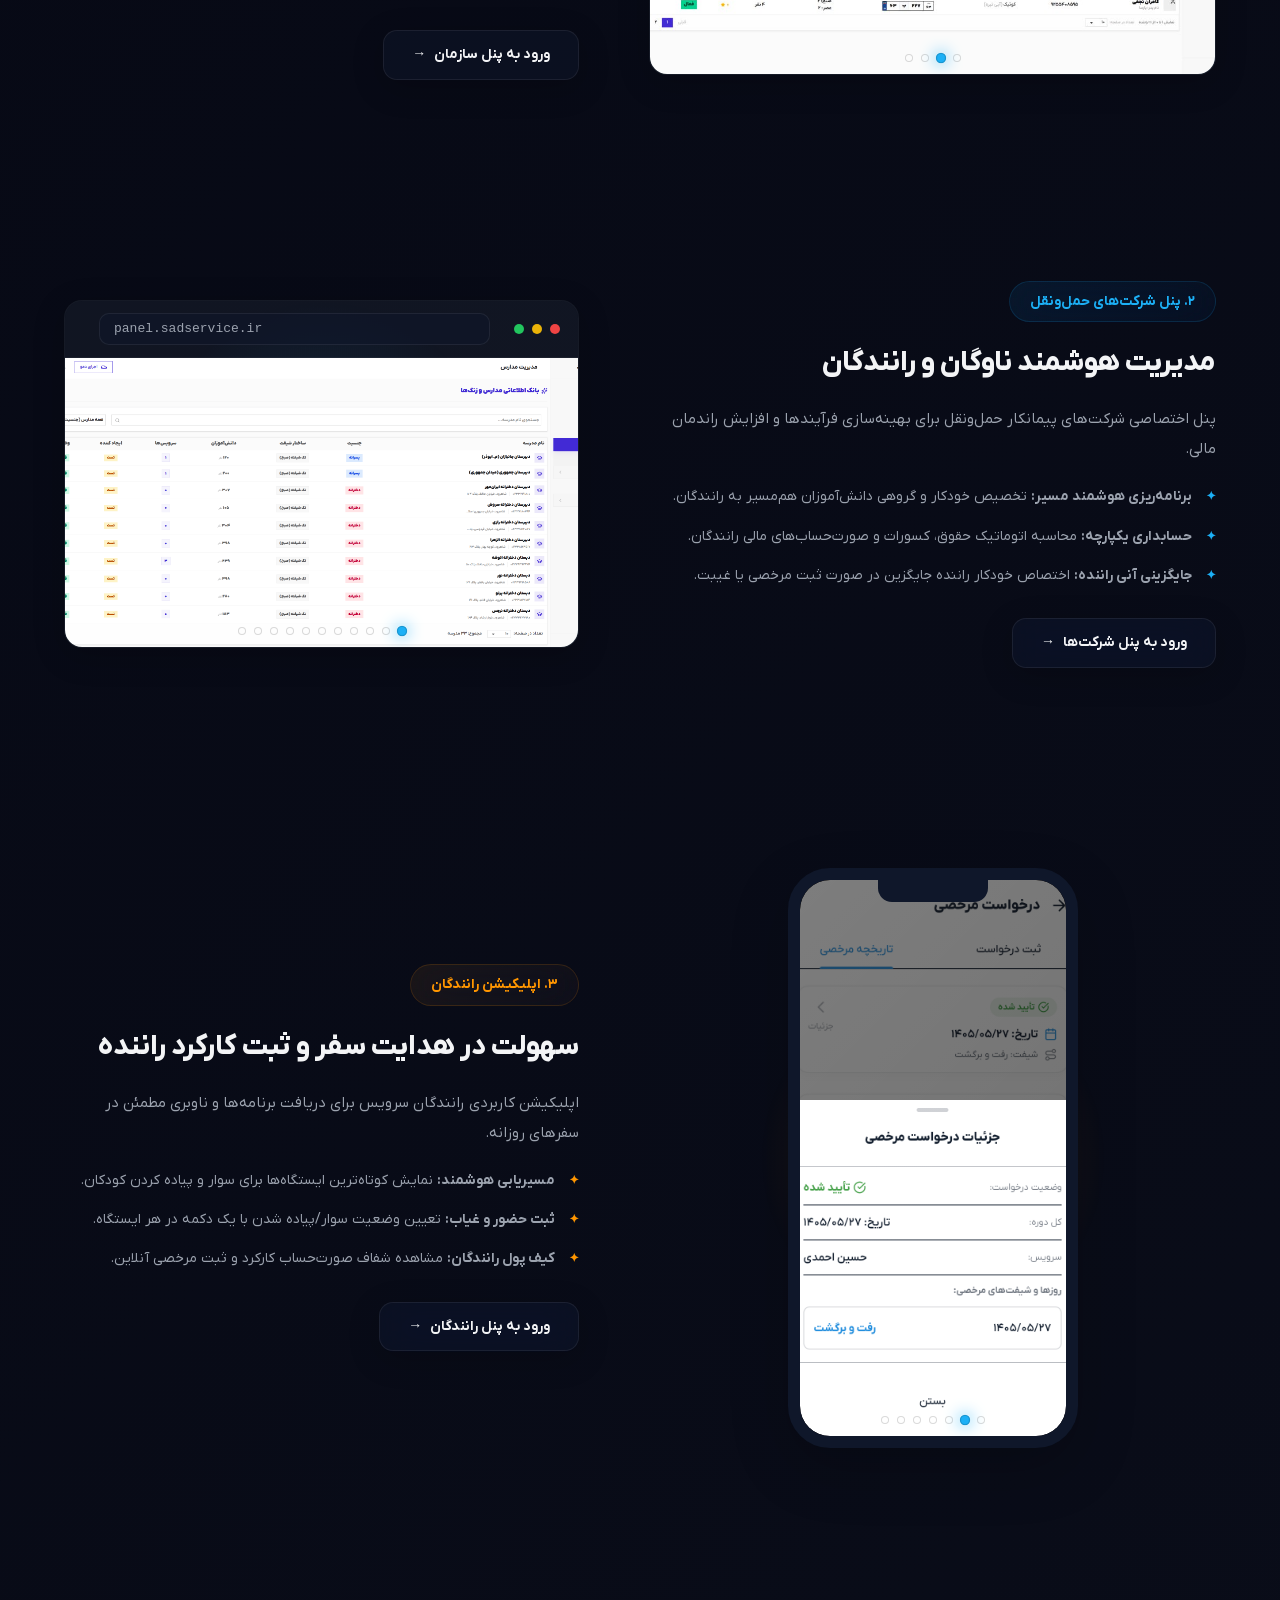
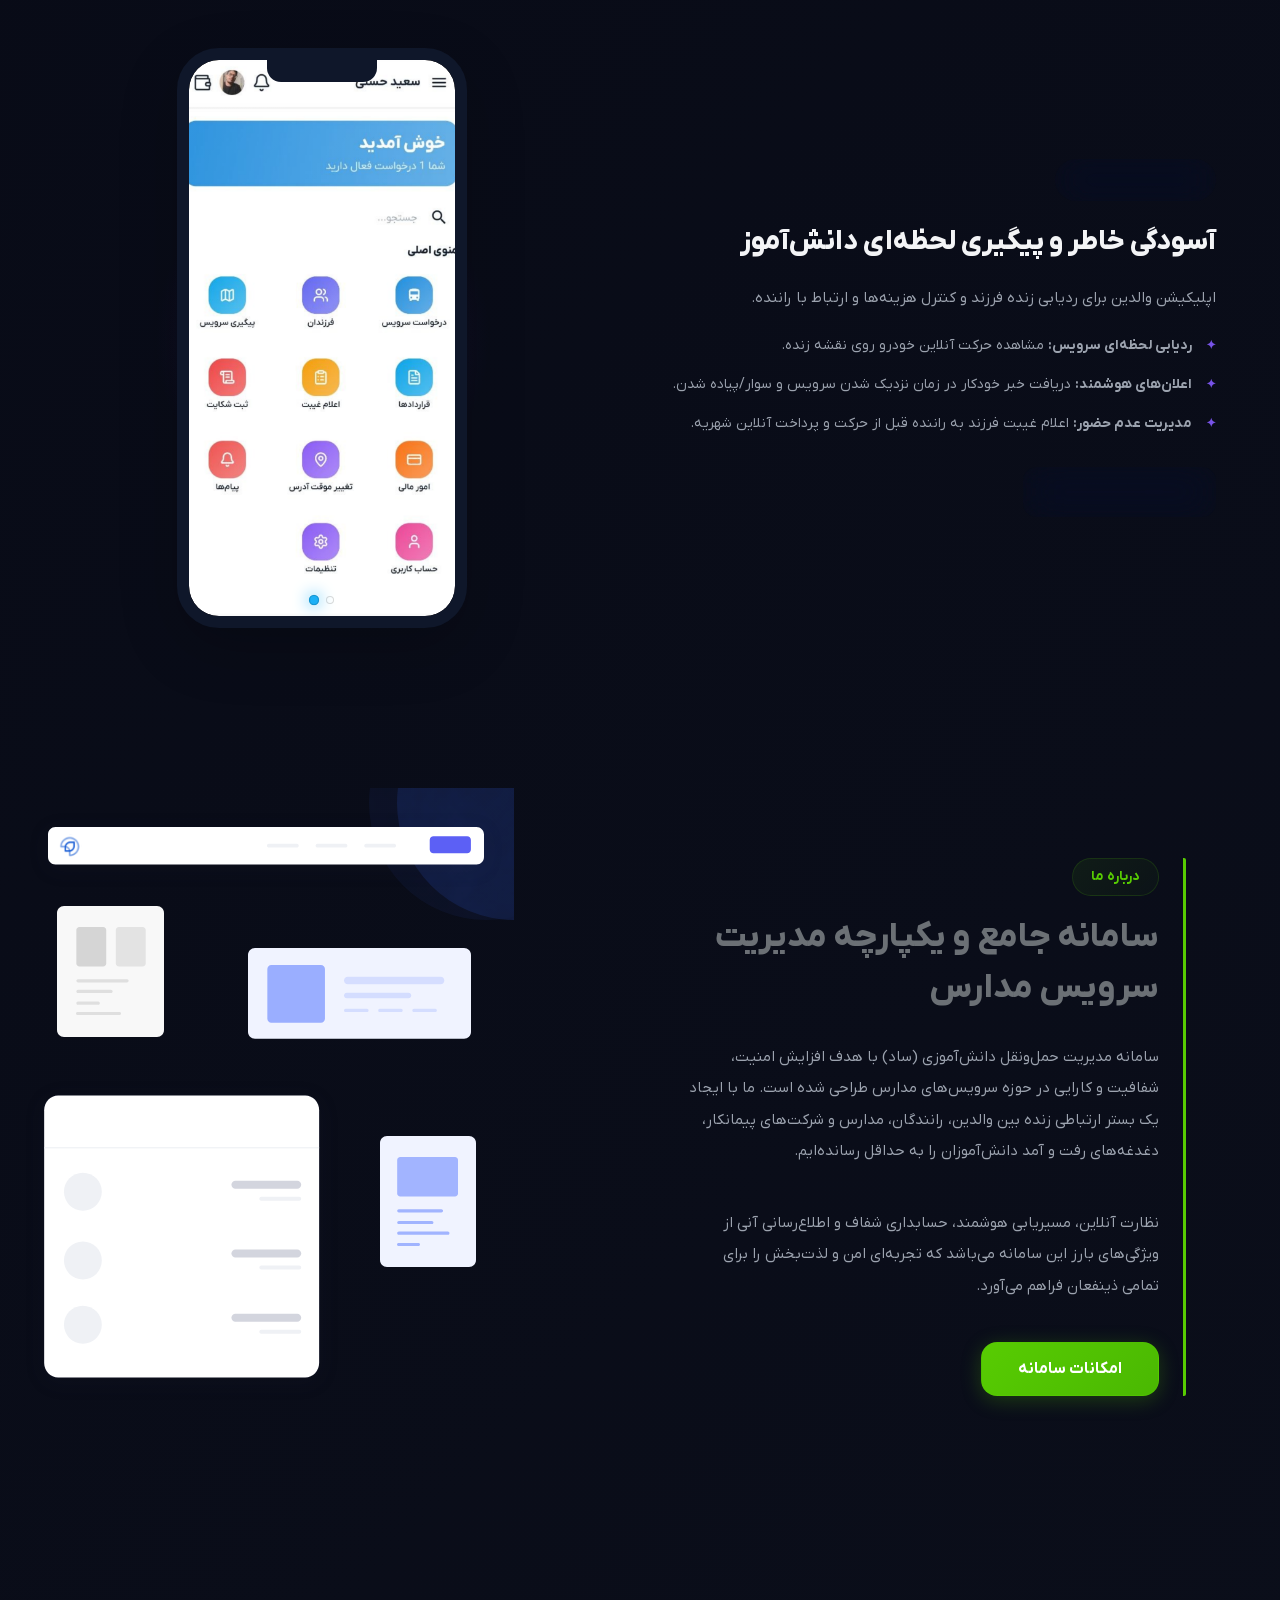
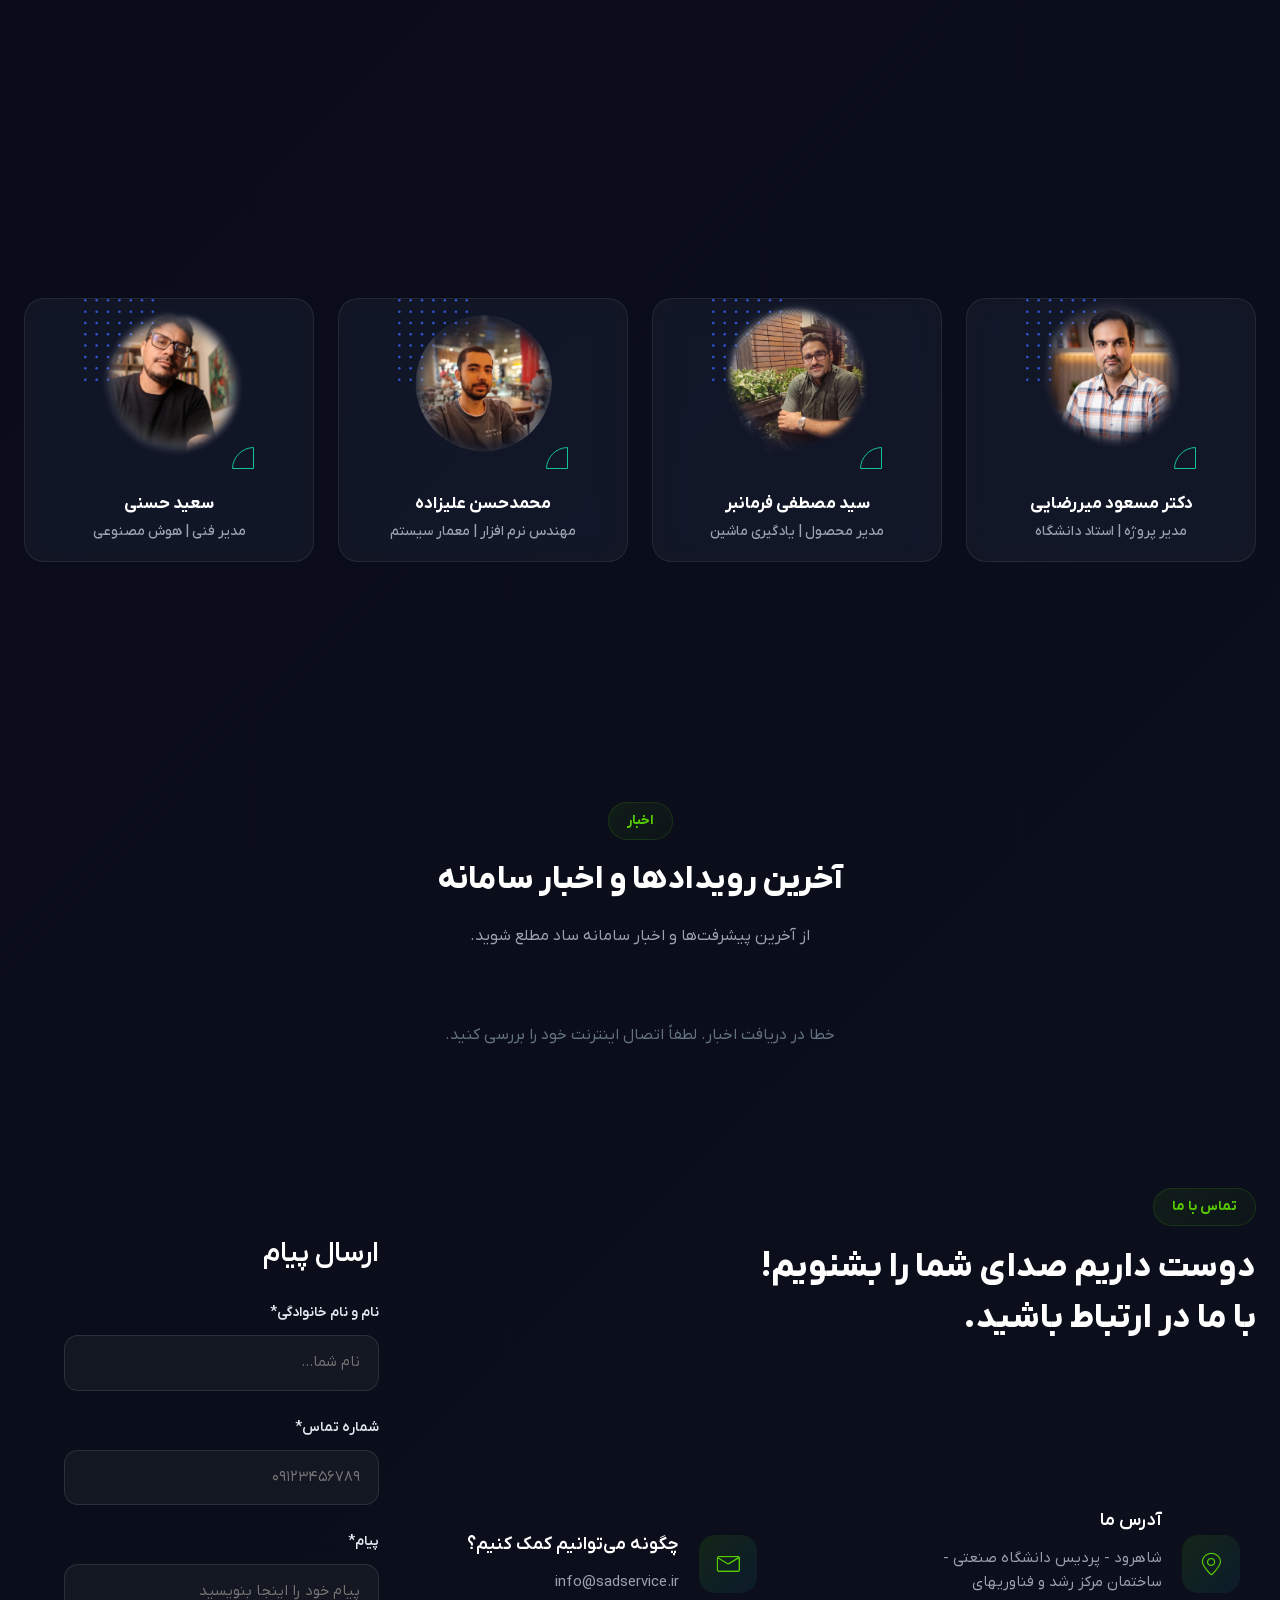
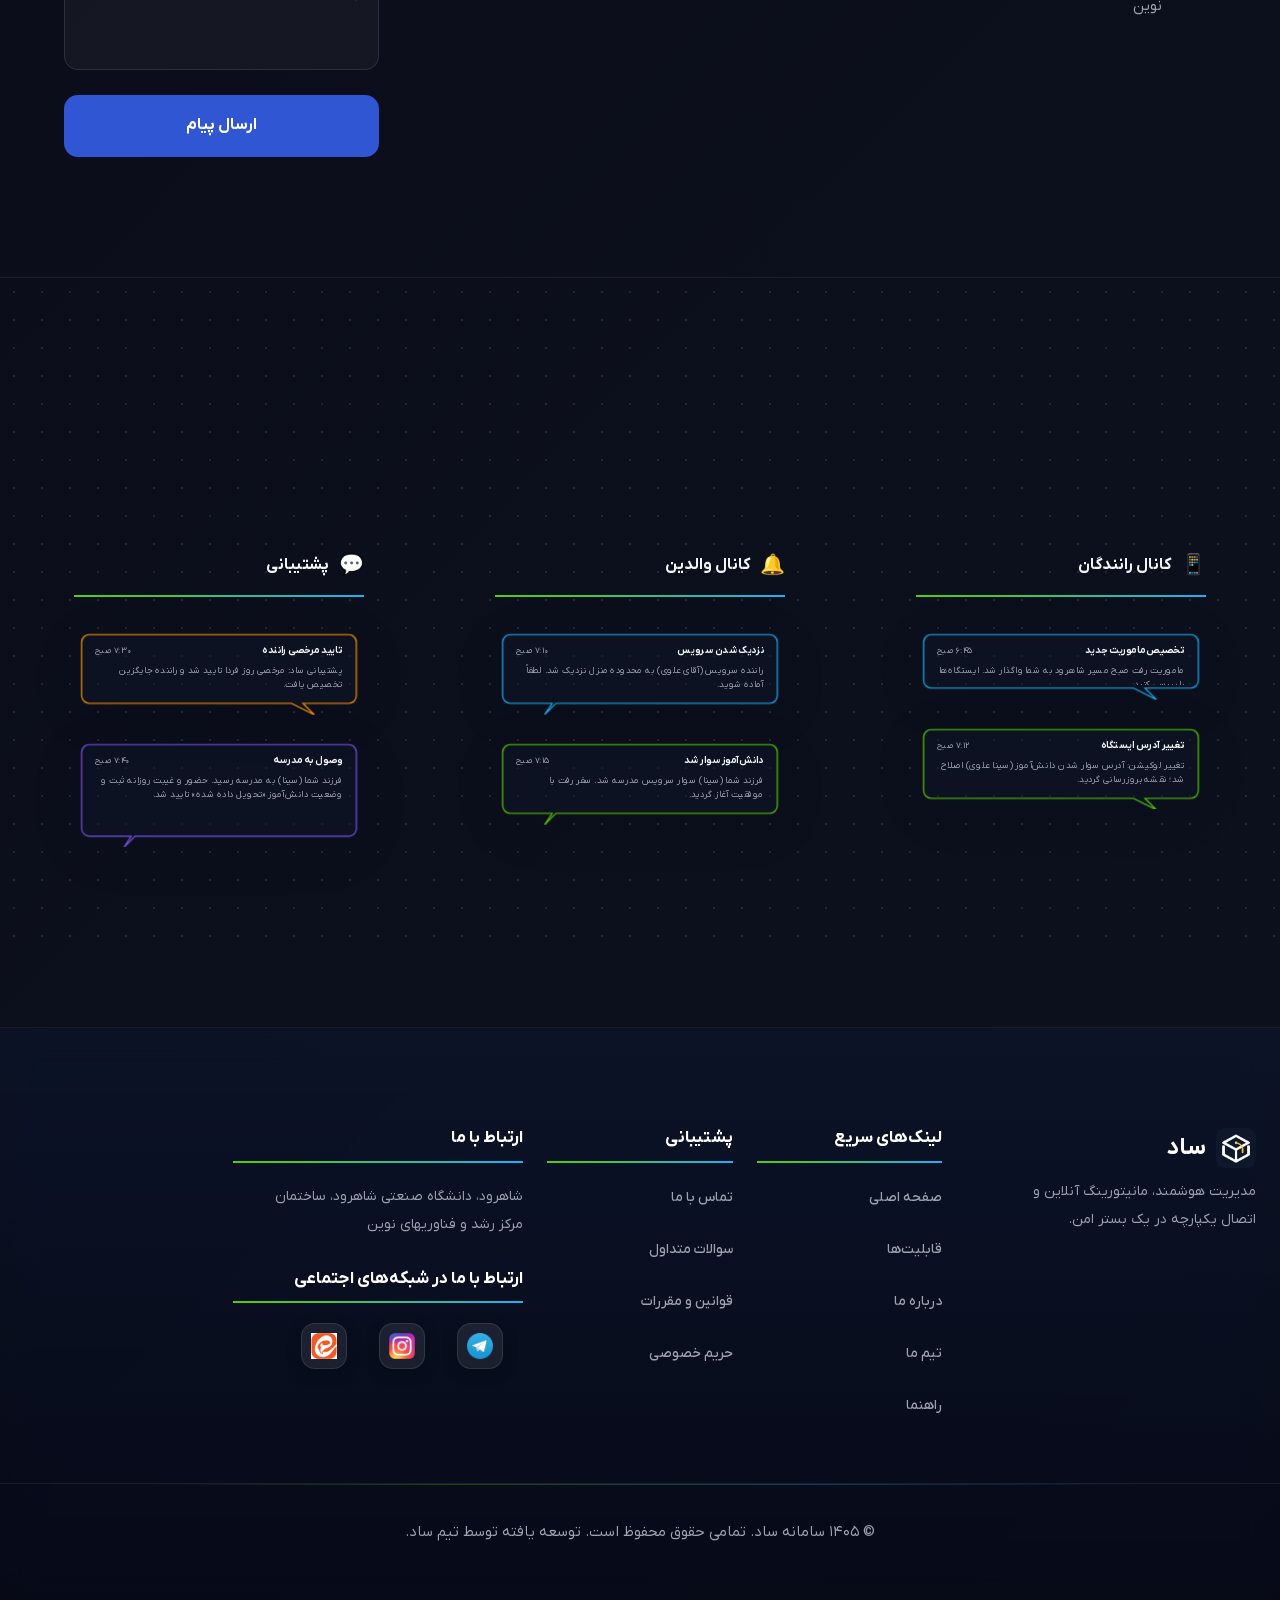
==== commit 0e652d3c: "update" ====
--- a/index.html
+++ b/index.html
@@ -10,19 +10,21 @@
     <link rel="stylesheet" href="assets/css/animate.css">
     <link rel="stylesheet" href="assets/css/lineicons.css">
     <link rel="stylesheet" href="assets/css/ud-styles.css">
-    <link rel="stylesheet" href="style.css?v=2.0.3">
+    <link rel="stylesheet" href="style.css?v=3.0.0">
     <style>
+        /* ═══ UIdeck Section Overrides ═══ */
+
         /* Base RTL and alignment for UIdeck sections */
         .ud-about, .ud-team, .ud-blog-grids, .ud-contact, .ud-footer {
             direction: rtl;
             text-align: right;
         }
-        
+
         /* Extra variables for light/dark theme adaptation */
         body.dark-theme { --invert-icon: 1; }
-        body:not(.dark-theme) { --invert-icon: 0; --card-bg: #fff; --border: #dee2e6; }
-
-        /* Scoped overrides to make UIdeck compatible with dark theme */
+        body:not(.dark-theme) { --invert-icon: 0; }
+
+        /* ─── Dark Theme UIdeck ─── */
         body.dark-theme .ud-about, body.dark-theme .ud-team, body.dark-theme .ud-blog-grids, body.dark-theme .ud-contact, body.dark-theme .ud-footer {
             background-color: transparent !important;
             color: #fff !important;
@@ -31,68 +33,95 @@
             color: #fff !important;
         }
         body.dark-theme .ud-section-title p, body.dark-theme .ud-feature-desc, body.dark-theme .ud-widget-desc, body.dark-theme .ud-blog-desc {
-            color: #aaa !important;
+            color: #9ca3af !important;
         }
         body.dark-theme .ud-single-team, body.dark-theme .ud-single-blog {
-            background-color: rgba(255, 255, 255, 0.05) !important;
-            border: 1px solid rgba(255, 255, 255, 0.1);
-            border-radius: 12px;
+            background: rgba(255, 255, 255, 0.04) !important;
+            backdrop-filter: blur(12px) saturate(150%);
+            -webkit-backdrop-filter: blur(12px) saturate(150%);
+            border: 1px solid rgba(255, 255, 255, 0.08) !important;
+            border-radius: 20px;
+            transition: all 0.4s cubic-bezier(0.16, 1, 0.3, 1);
+        }
+        body.dark-theme .ud-single-team:hover, body.dark-theme .ud-single-blog:hover {
+            background: rgba(255, 255, 255, 0.07) !important;
+            border-color: rgba(88, 204, 2, 0.15) !important;
+            transform: translateY(-6px);
+            box-shadow: 0 20px 60px rgba(0, 0, 0, 0.25), 0 0 30px rgba(88, 204, 2, 0.06);
         }
         body.dark-theme .ud-team-info h5, body.dark-theme .ud-blog-title a {
             color: #fff !important;
         }
         body.dark-theme .ud-team-info h6 {
-            color: #ccc !important;
-        }
-        
-        body.dark-theme .ud-footer-bottom { border-top: 1px solid rgba(255, 255, 255, 0.1) !important; background: transparent !important; }
-        body.dark-theme .ud-footer-bottom p, body.dark-theme .ud-footer-bottom a { color: #aaa !important; }
-        body.dark-theme .ud-widget-links li a { color: #aaa !important; }
-        body.dark-theme .ud-widget-links li a:hover { color: #1cb0f6 !important; }
-
-        /* Light mode specific fixes */
+            color: #9ca3af !important;
+        }
+        body.dark-theme .ud-footer-bottom { border-top: 1px solid rgba(255, 255, 255, 0.08) !important; background: transparent !important; }
+        body.dark-theme .ud-footer-bottom p, body.dark-theme .ud-footer-bottom a { color: #9ca3af !important; }
+        body.dark-theme .ud-widget-links li a { color: #9ca3af !important; transition: all 0.3s ease !important; }
+        body.dark-theme .ud-widget-links li a:hover { color: var(--primary) !important; transform: translateX(-3px); }
+
+        /* ─── Light Theme UIdeck ─── */
         body:not(.dark-theme) .ud-single-team, body:not(.dark-theme) .ud-single-blog {
-            background-color: #fff !important;
+            background: rgba(255, 255, 255, 0.65) !important;
+            backdrop-filter: blur(12px) saturate(150%);
+            -webkit-backdrop-filter: blur(12px) saturate(150%);
             color: #333 !important;
-            border: 1px solid #ccc !important;
-        }
-        body:not(.dark-theme) .ud-section-title h2 { color: #333 !important; }
-        body:not(.dark-theme) .ud-footer { background-color: #f8f9fa !important; color: #333; }
-        body:not(.dark-theme) .ud-widget-title { color: #333 !important; }
-        body:not(.dark-theme) .ud-widget-desc { color: #666 !important; }
-        body:not(.dark-theme) .ud-footer-logo h3 { color: #333 !important; }
-        body:not(.dark-theme) .ud-footer-bottom { border-top: 1px solid #ddd !important; }
-        body:not(.dark-theme) .ud-footer-bottom p { color: #666 !important; }
-    
-        /* Social Icons Universal Frame */
+            border: 1px solid rgba(0, 0, 0, 0.06) !important;
+            border-radius: 20px;
+            transition: all 0.4s cubic-bezier(0.16, 1, 0.3, 1);
+        }
+        body:not(.dark-theme) .ud-single-team:hover, body:not(.dark-theme) .ud-single-blog:hover {
+            background: rgba(255, 255, 255, 0.85) !important;
+            border-color: rgba(88, 204, 2, 0.15) !important;
+            transform: translateY(-6px);
+            box-shadow: 0 20px 60px rgba(0, 0, 0, 0.08), 0 0 30px rgba(88, 204, 2, 0.06);
+        }
+        body:not(.dark-theme) .ud-section-title h2 { color: #0f172a !important; }
+        body:not(.dark-theme) .ud-section-title span { color: var(--primary) !important; }
+        body:not(.dark-theme) .ud-footer { background-color: transparent !important; color: #333; }
+        body:not(.dark-theme) .ud-widget-title { color: #0f172a !important; }
+        body:not(.dark-theme) .ud-widget-desc { color: #4b5563 !important; }
+        body:not(.dark-theme) .ud-footer-logo h3 { color: #0f172a !important; }
+        body:not(.dark-theme) .ud-footer-bottom { border-top: 1px solid rgba(0,0,0,0.06) !important; }
+        body:not(.dark-theme) .ud-footer-bottom p { color: #4b5563 !important; }
+        body:not(.dark-theme) .ud-widget-links li a { color: #4b5563 !important; transition: all 0.3s ease !important; }
+        body:not(.dark-theme) .ud-widget-links li a:hover { color: var(--primary) !important; transform: translateX(-3px); }
+
+        /* ─── Social Icons (Premium Framed) ─── */
         .social-icon-box {
             display: flex;
             align-items: center;
             justify-content: center;
-            width: 42px;
-            height: 42px;
-            background-color: #ffffff;
-            border-radius: 12px;
-            box-shadow: 0 4px 10px rgba(0,0,0,0.15);
-            transition: transform 0.3s ease, box-shadow 0.3s ease;
+            width: 46px;
+            height: 46px;
+            background: rgba(255, 255, 255, 0.90);
+            border-radius: 14px;
+            box-shadow: 0 4px 16px rgba(0,0,0,0.08), 0 1px 3px rgba(0,0,0,0.06);
+            transition: all 0.3s cubic-bezier(0.16, 1, 0.3, 1);
             overflow: hidden;
-            border: 1px solid #eaeaea;
+            border: 1px solid rgba(0,0,0,0.05);
+        }
+        body.dark-theme .social-icon-box {
+            background: rgba(255, 255, 255, 0.08);
+            border-color: rgba(255, 255, 255, 0.10);
+            box-shadow: 0 4px 16px rgba(0,0,0,0.20);
         }
         .social-icon-box:hover {
-            transform: translateY(-3px);
-            box-shadow: 0 6px 15px rgba(0,0,0,0.25);
+            transform: translateY(-4px) scale(1.05);
+            box-shadow: 0 8px 25px rgba(88, 204, 2, 0.20), 0 2px 8px rgba(0,0,0,0.10);
+            border-color: rgba(88, 204, 2, 0.30);
         }
         .social-icon-box img {
             width: 26px;
             height: 26px;
             object-fit: contain;
-        }
-
-        
-
-        /* --- Elegant Cardless Design --- */
-        
-        /* 1. Ensure sections & pseudo-elements blend seamlessly into the background */
+            transition: transform 0.3s;
+        }
+        .social-icon-box:hover img {
+            transform: scale(1.1);
+        }
+
+        /* ─── Elegant Cardless Design for About & Contact ─── */
         #about, .ud-about, #contact, .ud-contact {
             background: transparent !important;
             background-color: transparent !important;
@@ -103,7 +132,6 @@
             background: transparent !important;
         }
 
-        /* 2. Remove bulky card wrappers but keep layout intact */
         .ud-about-wrapper, .ud-contact-content-wrapper, .ud-contact-form-wrapper {
             background: transparent !important;
             background-color: transparent !important;
@@ -111,48 +139,84 @@
             box-shadow: none !important;
         }
 
-        /* 3. Typography & Spacing for About & Contact text */
+        /* About & Contact Typography */
         .ud-about-content h2, .ud-contact-title h2 {
             font-weight: 800;
-            font-size: 32px;
-            margin-bottom: 25px;
+            font-size: clamp(26px, 4vw, 34px);
+            margin-bottom: 28px;
+            line-height: 1.5;
         }
         .ud-about-content h2 span, .ud-contact-title h2 span, .ud-contact-title span {
             color: var(--primary) !important;
         }
-        
-        /* 4. Elegant Icons for Contact Info */
+        .ud-about-content p {
+            line-height: 2.1;
+            font-size: 15px;
+            color: var(--text-muted);
+        }
+
+        /* About section accent border */
+        .ud-about-content {
+            border-right: 3px solid var(--primary);
+            padding-right: 24px;
+            border-radius: 2px;
+        }
+
+        /* Tag (badge) modernized */
+        .ud-about-content .tag,
+        .ud-contact-title span:first-child {
+            display: inline-flex;
+            align-items: center;
+            padding: 6px 18px;
+            background: linear-gradient(135deg, rgba(88, 204, 2, 0.08) 0%, rgba(88, 204, 2, 0.03) 100%);
+            border: 1px solid rgba(88, 204, 2, 0.15);
+            border-radius: 30px;
+            font-size: 14px;
+            font-weight: 700;
+            color: var(--primary);
+            margin-bottom: 16px;
+        }
+
+        /* ─── Contact Info Icons ─── */
         .ud-single-info {
             display: flex;
             align-items: center;
             margin-bottom: 30px;
+            padding: 16px;
+            border-radius: 16px;
+            transition: all 0.3s cubic-bezier(0.16, 1, 0.3, 1);
+        }
+        .ud-single-info:hover {
+            background: rgba(88, 204, 2, 0.04);
         }
         .ud-contact .ud-info-icon {
-            width: 55px;
-            height: 55px;
-            background: rgba(28, 176, 246, 0.12) !important;
+            width: 58px;
+            height: 58px;
+            background: linear-gradient(135deg, rgba(88, 204, 2, 0.12) 0%, rgba(28, 176, 246, 0.08) 100%) !important;
             color: var(--primary) !important;
-            border-radius: 50% !important;
+            border-radius: 16px !important;
             display: flex !important;
             align-items: center !important;
             justify-content: center !important;
             font-size: 24px !important;
             margin-left: 20px !important;
             margin-right: 0 !important;
-            transition: all 0.3s ease;
+            transition: all 0.4s cubic-bezier(0.16, 1, 0.3, 1);
+            flex-shrink: 0;
         }
         .ud-single-info:hover .ud-info-icon {
-            background: var(--primary) !important;
+            background: linear-gradient(135deg, var(--primary), #4ab802) !important;
             color: #fff !important;
-            transform: scale(1.08);
+            transform: scale(1.06);
+            box-shadow: 0 8px 24px rgba(88, 204, 2, 0.25);
         }
         .ud-info-meta h5 {
             font-weight: 700;
             font-size: 18px;
-            margin-bottom: 5px;
-        }
-
-        /* 5. Dark Mode Specific Contact Styles */
+            margin-bottom: 6px;
+        }
+
+        /* ─── Dark Mode Contact Styles ─── */
         body.dark-theme .ud-contact-title h2,
         body.dark-theme .ud-contact-form-title,
         body.dark-theme .ud-info-meta h5 {
@@ -160,40 +224,41 @@
         }
         body.dark-theme .ud-info-meta p,
         body.dark-theme .ud-contact-info-meta p {
-            color: #b0b8c4 !important;
+            color: #9ca3af !important;
         }
         body.dark-theme .ud-contact-form-wrapper .ud-form-group label,
         body.dark-theme .ud-contact-form label {
             color: #e2e8f0 !important;
             font-weight: 600;
-            margin-bottom: 8px;
+            margin-bottom: 10px;
             display: block;
+            font-size: 14px;
         }
         body.dark-theme .ud-contact-form-wrapper .ud-form-group input,
         body.dark-theme .ud-contact-form-wrapper .ud-form-group textarea,
         body.dark-theme .ud-contact-form input,
         body.dark-theme .ud-contact-form textarea {
-            background-color: rgba(255, 255, 255, 0.05) !important;
+            background-color: rgba(255, 255, 255, 0.04) !important;
             color: #ffffff !important;
-            border: 1px solid rgba(255, 255, 255, 0.15) !important;
-            border-radius: 12px !important;
+            border: 1px solid rgba(255, 255, 255, 0.10) !important;
+            border-radius: 14px !important;
             padding: 14px 18px !important;
             font-size: 15px;
             width: 100%;
             outline: none !important;
-            transition: all 0.3s ease !important;
+            transition: all 0.3s cubic-bezier(0.16, 1, 0.3, 1) !important;
         }
         body.dark-theme .ud-contact-form-wrapper .ud-form-group input:focus,
         body.dark-theme .ud-contact-form-wrapper .ud-form-group textarea:focus,
         body.dark-theme .ud-contact-form input:focus,
         body.dark-theme .ud-contact-form textarea:focus {
-            background-color: rgba(255, 255, 255, 0.08) !important;
+            background-color: rgba(255, 255, 255, 0.06) !important;
             border-color: var(--primary) !important;
             color: #ffffff !important;
-            box-shadow: 0 0 0 4px rgba(28, 176, 246, 0.25) !important;
-        }
-
-        /* 6. Light Mode Specific Contact Styles */
+            box-shadow: 0 0 0 4px rgba(88, 204, 2, 0.15) !important;
+        }
+
+        /* ─── Light Mode Contact Styles ─── */
         body:not(.dark-theme) .ud-contact-title h2,
         body:not(.dark-theme) .ud-contact-form-title,
         body:not(.dark-theme) .ud-info-meta h5 {
@@ -207,23 +272,24 @@
         body:not(.dark-theme) .ud-contact-form label {
             color: #334155 !important;
             font-weight: 600;
-            margin-bottom: 8px;
+            margin-bottom: 10px;
             display: block;
+            font-size: 14px;
         }
         body:not(.dark-theme) .ud-contact-form-wrapper .ud-form-group input,
         body:not(.dark-theme) .ud-contact-form-wrapper .ud-form-group textarea,
         body:not(.dark-theme) .ud-contact-form input,
         body:not(.dark-theme) .ud-contact-form textarea {
-            background-color: #ffffff !important;
+            background-color: rgba(255, 255, 255, 0.80) !important;
             color: #0f172a !important;
-            border: 1px solid #cbd5e1 !important;
-            border-radius: 12px !important;
+            border: 1px solid rgba(0, 0, 0, 0.08) !important;
+            border-radius: 14px !important;
             padding: 14px 18px !important;
             font-size: 15px;
             width: 100%;
-            box-shadow: 0 2px 6px rgba(0, 0, 0, 0.03) !important;
+            box-shadow: 0 2px 8px rgba(0, 0, 0, 0.03) !important;
             outline: none !important;
-            transition: all 0.3s ease !important;
+            transition: all 0.3s cubic-bezier(0.16, 1, 0.3, 1) !important;
         }
         body:not(.dark-theme) .ud-contact-form-wrapper .ud-form-group input:focus,
         body:not(.dark-theme) .ud-contact-form-wrapper .ud-form-group textarea:focus,
@@ -232,18 +298,114 @@
             background-color: #ffffff !important;
             border-color: var(--primary) !important;
             color: #0f172a !important;
-            box-shadow: 0 0 0 4px rgba(28, 176, 246, 0.15) !important;
+            box-shadow: 0 0 0 4px rgba(88, 204, 2, 0.12) !important;
         }
 
         .ud-contact-form button {
             width: 100%;
             padding: 16px;
-            border-radius: 12px !important;
-            font-weight: bold;
+            border-radius: 14px !important;
+            font-weight: 700;
             font-size: 16px;
-        }
-
-</style>
+            transition: all 0.3s cubic-bezier(0.16, 1, 0.3, 1);
+        }
+        .ud-contact-form button:hover {
+            transform: translateY(-2px);
+            box-shadow: 0 8px 25px rgba(88, 204, 2, 0.25);
+        }
+
+        /* ─── Team Section Enhancement ─── */
+        .ud-team-image img {
+            transition: all 0.4s cubic-bezier(0.16, 1, 0.3, 1);
+        }
+        .ud-single-team:hover .ud-team-image img {
+            transform: scale(1.05);
+        }
+        .ud-team-info {
+            transition: all 0.3s ease;
+        }
+        .ud-team-info h5 {
+            font-weight: 700 !important;
+            font-size: 17px !important;
+        }
+        .ud-team-info h6 {
+            font-weight: 500 !important;
+            font-size: 14px !important;
+        }
+
+        /* ─── Section Title Enhancement ─── */
+        .ud-section-title span {
+            display: inline-flex;
+            align-items: center;
+            padding: 6px 18px;
+            background: linear-gradient(135deg, rgba(88, 204, 2, 0.08) 0%, rgba(88, 204, 2, 0.03) 100%);
+            border: 1px solid rgba(88, 204, 2, 0.15);
+            border-radius: 30px;
+            font-size: 14px;
+            font-weight: 700;
+            color: var(--primary);
+            margin-bottom: 16px;
+        }
+        .ud-section-title h2 {
+            font-weight: 800 !important;
+            font-size: clamp(24px, 4vw, 32px) !important;
+            line-height: 1.5 !important;
+            margin-bottom: 16px !important;
+        }
+        .ud-section-title p {
+            font-size: 16px !important;
+            line-height: 2 !important;
+            color: var(--text-muted) !important;
+            max-width: 600px;
+            margin-left: auto !important;
+            margin-right: auto !important;
+        }
+
+        /* ─── Footer Widget Enhancement ─── */
+        .ud-widget-title {
+            font-weight: 700 !important;
+            font-size: 17px !important;
+            margin-bottom: 20px !important;
+            padding-bottom: 12px !important;
+            border-bottom: 2px solid transparent !important;
+            border-image: linear-gradient(90deg, var(--primary), var(--secondary)) 1 !important;
+        }
+        .ud-widget-links {
+            list-style: none !important;
+            padding: 0 !important;
+        }
+        .ud-widget-links li {
+            margin-bottom: 10px !important;
+        }
+        .ud-widget-links li a {
+            font-size: 14px !important;
+            font-weight: 500 !important;
+            text-decoration: none !important;
+            display: inline-flex !important;
+            align-items: center !important;
+            gap: 6px !important;
+        }
+        .ud-widget-desc {
+            line-height: 2 !important;
+            font-size: 14px !important;
+        }
+
+        /* Footer bottom gradient separator */
+        .ud-footer-bottom {
+            position: relative;
+        }
+        .ud-footer-bottom::before {
+            content: '';
+            position: absolute;
+            top: 0;
+            left: 10%;
+            right: 10%;
+            height: 1px;
+            background: linear-gradient(90deg, transparent, var(--primary), var(--secondary), transparent);
+            opacity: 0.3;
+        }
+
+    </style>
 
 </head>
 
@@ -318,7 +480,7 @@
                     id="typing-text"></span></h1>
             <p>مدیریت هوشمند، مانیتورینگ آنلاین و اتصال یکپارچه مدارس، شرکت‌ها، رانندگان و والدین در یک بستر امن.</p>
             <div class="hero-buttons">
-                <a href="#features" class="btn btn-primary">مشاهده امکانات و پنل‌ها</a>
+                <a href="#features" class="btn btn-primary hero-cta-glow">مشاهده امکانات و پنل‌ها</a>
             </div>
         </div>
     </section>
@@ -326,7 +488,7 @@
     <!-- Polished Concise Features Section with Step-by-Step Alternating Grid -->
     <section class="features-section" id="features">
         <div class="container">
-            <div class="section-header">
+            <div class="section-header reveal">
                 <h2>پنل‌ها و قابلیت‌های تخصصی سامانه ساد</h2>
                 <p>پاسخگویی به نیازهای تمام ذینفعان در یک بستر یکپارچه و هوشمند</p>
             </div>
@@ -334,7 +496,7 @@
             <div class="steps-flow-container">
 
                 <!-- Step 1: Organization (Info Right, Mockup Left) -->
-                <div class="flow-step">
+                <div class="flow-step reveal">
                     <div class="flow-mockup-side">
                         <div class="mockup-ambient-glow" style="--mockup-glow: rgba(88, 204, 2, 0.16);"></div>
                         <div class="browser-mockup" onclick="openLightbox(this)">
@@ -503,7 +665,7 @@
       <div class="container">
         <div class="row">
           <div class="col-lg-12">
-            <div class="ud-section-title mx-auto text-center">
+            <div class="ud-section-title mx-auto text-center reveal">
               <span>تیم ما</span>
               <h2>آشنایی با تیم توسعه</h2>
               <p>
@@ -587,7 +749,7 @@
       <div class="container">
         <div class="row">
           <div class="col-lg-12">
-            <div class="ud-section-title mx-auto text-center">
+            <div class="ud-section-title mx-auto text-center reveal">
               <span>اخبار</span>
               <h2>آخرین رویدادها و اخبار سامانه</h2>
               <p>از آخرین پیشرفت‌ها و اخبار سامانه ساد مطلع شوید.</p>
@@ -672,7 +834,7 @@
     <!-- Dedicated Live Notifications Section -->
     <section class="notifications-showcase-section" id="notifications-showcase">
         <div class="container">
-            <div class="section-header">
+            <div class="section-header reveal">
                 <h2>شبکه هوشمند اعلان‌های سفر</h2>
                 <p>اطلاع‌رسانی آنی و زنده به والدین و رانندگان در تمامی مراحل اجرای سرویس</p>
             </div>
@@ -854,10 +1016,10 @@
               <div class="ud-widget">
                 <h5 class="ud-widget-title">پشتیبانی</h5>
                 <ul class="ud-widget-links">
-                  <li><a href="#contact">تماس با ما</a></li>
-                  <li><a href="#">سوالات متداول</a></li>
-                  <li><a href="#">قوانین و مقررات</a></li>
-                  <li><a href="#">حریم خصوصی</a></li>
+                  <li><a href="index.html#contact">تماس با ما</a></li>
+                  <li><a href="faq.html">سوالات متداول</a></li>
+                  <li><a href="terms.html">قوانین و مقررات</a></li>
+                  <li><a href="privacy.html">حریم خصوصی</a></li>
                 </ul>
               </div>
             </div>
@@ -1374,6 +1536,21 @@
                     setupSlideshow(role);
                 });
             });
+            // Scroll Reveal — Intersection Observer
+            const revealElements = document.querySelectorAll('.reveal, .reveal-right, .reveal-left');
+            if (revealElements.length > 0) {
+                const revealObserver = new IntersectionObserver((entries) => {
+                    entries.forEach(entry => {
+                        if (entry.isIntersecting) {
+                            entry.target.classList.add('active');
+                        }
+                    });
+                }, {
+                    threshold: 0.12,
+                    rootMargin: '0px 0px -40px 0px'
+                });
+                revealElements.forEach(el => revealObserver.observe(el));
+            }
         });
     </script>
 
--- a/style.css
+++ b/style.css
@@ -1,5 +1,9 @@
-/* CSS custom design for SAD landing page - Premium Glassmorphism Theme (Light default) */
-
+/* ═══════════════════════════════════════════════════════════════════
+   CSS custom design for SAD landing page
+   Premium Glassmorphism Theme — Redesigned & Beautified
+   ═══════════════════════════════════════════════════════════════════ */
+
+/* ─── Design Tokens ─── */
 :root {
     --primary: #58cc02;
     --primary-hover: #46a302;
@@ -10,65 +14,130 @@
     --accent-orange: #ff9600;
     --accent-red: #ff4b4b;
     --accent-purple: #7853e8;
-    
-    /* Default: Light Theme (Glassmorphism) */
+
+    /* Glow tokens */
+    --glow-primary: rgba(88, 204, 2, 0.35);
+    --glow-secondary: rgba(28, 176, 246, 0.35);
+    --glow-purple: rgba(120, 83, 232, 0.30);
+    --glow-orange: rgba(255, 150, 0, 0.30);
+
+    /* Light Theme (default) */
     --bg: #f3f4f6;
     --bg-gradient: linear-gradient(135deg, #f3f4f6 0%, #e5e7eb 100%);
-    --card-bg: rgba(255, 255, 255, 0.45);
+    --card-bg: rgba(255, 255, 255, 0.55);
+    --card-hover-bg: rgba(255, 255, 255, 0.75);
     --text: #0f172a;
     --text-muted: #4b5563;
-    --border: rgba(255, 255, 255, 0.45);
+    --border: rgba(255, 255, 255, 0.50);
     --border-solid: rgba(0, 0, 0, 0.08);
-    --header-bg: rgba(243, 244, 246, 0.45);
+    --header-bg: rgba(243, 244, 246, 0.60);
     --mockup-bg: rgba(255, 255, 255, 0.3);
     --mockup-border: rgba(0, 0, 0, 0.08);
     --mockup-header: rgba(0, 0, 0, 0.04);
-    
-    --transition-speed: 0.25s;
-    --glass-blur: blur(16px) saturate(180%);
-    --glass-shadow: 0 8px 32px 0 rgba(31, 38, 135, 0.04);
+
+    --transition-speed: 0.3s;
+    --transition-smooth: cubic-bezier(0.16, 1, 0.3, 1);
+    --glass-blur: blur(20px) saturate(180%);
+    --glass-shadow: 0 8px 32px rgba(31, 38, 135, 0.06);
+    --card-hover-shadow: 0 20px 60px rgba(31, 38, 135, 0.10), 0 4px 16px rgba(0, 0, 0, 0.04);
+    --gradient-hero: radial-gradient(ellipse 80% 60% at 50% 40%, rgba(88, 204, 2, 0.06) 0%, rgba(28, 176, 246, 0.04) 50%, transparent 100%);
 }
 
 body.dark-theme {
-    /* Dark Theme (Glassmorphism) */
     --bg: #060814;
     --bg-gradient: linear-gradient(135deg, #060814 0%, #0d111d 100%);
-    --card-bg: rgba(15, 23, 42, 0.45);
+    --card-bg: rgba(15, 23, 42, 0.50);
+    --card-hover-bg: rgba(15, 23, 42, 0.70);
     --text: #f3f4f6;
     --text-muted: #9ca3af;
-    --border: rgba(255, 255, 255, 0.06);
-    --border-solid: rgba(255, 255, 255, 0.1);
-    --header-bg: rgba(6, 8, 20, 0.45);
+    --border: rgba(255, 255, 255, 0.07);
+    --border-solid: rgba(255, 255, 255, 0.10);
+    --header-bg: rgba(6, 8, 20, 0.60);
     --mockup-bg: rgba(15, 23, 42, 0.3);
     --mockup-border: rgba(255, 255, 255, 0.05);
     --mockup-header: rgba(255, 255, 255, 0.03);
-}
-
+
+    --glass-shadow: 0 8px 32px rgba(0, 0, 0, 0.20);
+    --card-hover-shadow: 0 20px 60px rgba(0, 0, 0, 0.35), 0 4px 16px rgba(0, 0, 0, 0.15);
+    --gradient-hero: radial-gradient(ellipse 80% 60% at 50% 40%, rgba(88, 204, 2, 0.04) 0%, rgba(28, 176, 246, 0.03) 50%, transparent 100%);
+}
+
+/* ─── Font Face Declarations (All Weights) ─── */
+@font-face {
+    font-family: 'IRANYekanX';
+    src: url('fonts/IRANYekanX-Thin-FaNum.ttf') format('truetype');
+    font-weight: 100;
+    font-style: normal;
+    font-display: swap;
+}
+@font-face {
+    font-family: 'IRANYekanX';
+    src: url('fonts/IRANYekanX-UltraLight-FaNum.ttf') format('truetype');
+    font-weight: 200;
+    font-style: normal;
+    font-display: swap;
+}
+@font-face {
+    font-family: 'IRANYekanX';
+    src: url('fonts/IRANYekanX-Light-FaNum.ttf') format('truetype');
+    font-weight: 300;
+    font-style: normal;
+    font-display: swap;
+}
 @font-face {
     font-family: 'IRANYekanX';
     src: url('fonts/IRANYekanX-Regular-FaNum.ttf') format('truetype');
-    font-weight: normal;
+    font-weight: 400;
     font-style: normal;
+    font-display: swap;
 }
 @font-face {
     font-family: 'IRANYekanX';
     src: url('fonts/IRANYekanX-Medium-FaNum.ttf') format('truetype');
     font-weight: 500;
     font-style: normal;
+    font-display: swap;
+}
+@font-face {
+    font-family: 'IRANYekanX';
+    src: url('fonts/IRANYekanX-DemiBold-FaNum.ttf') format('truetype');
+    font-weight: 600;
+    font-style: normal;
+    font-display: swap;
 }
 @font-face {
     font-family: 'IRANYekanX';
     src: url('fonts/IRANYekanX-Bold-FaNum.ttf') format('truetype');
-    font-weight: bold;
+    font-weight: 700;
     font-style: normal;
-}
-
+    font-display: swap;
+}
+@font-face {
+    font-family: 'IRANYekanX';
+    src: url('fonts/IRANYekanX-ExtraBold-FaNum.ttf') format('truetype');
+    font-weight: 800;
+    font-style: normal;
+    font-display: swap;
+}
+@font-face {
+    font-family: 'IRANYekanX';
+    src: url('fonts/IRANYekanX-Heavy-FaNum.ttf') format('truetype');
+    font-weight: 900;
+    font-style: normal;
+    font-display: swap;
+}
+
+/* ─── Global Reset & Base ─── */
 * {
     box-sizing: border-box;
     margin: 0;
     padding: 0;
     font-family: 'IRANYekanX', Tahoma, Arial, sans-serif;
     user-select: text;
+}
+
+html {
+    scroll-behavior: smooth;
 }
 
 body {
@@ -78,35 +147,44 @@
     color: var(--text);
     overflow-x: hidden;
     background: var(--bg-gradient);
-    background-size: 400% 400%;
-    animation: gradientBG 15s ease infinite;
     transition: background-color var(--transition-speed), color var(--transition-speed);
-}
-
-/* Scrollbar */
+    line-height: 1.7;
+    -webkit-font-smoothing: antialiased;
+    -moz-osx-font-smoothing: grayscale;
+}
+
+/* ─── Premium Scrollbar ─── */
 ::-webkit-scrollbar {
-    width: 10px;
+    width: 8px;
 }
 ::-webkit-scrollbar-track {
-    background: var(--bg);
+    background: transparent;
 }
 ::-webkit-scrollbar-thumb {
-    background: var(--card-bg);
-    border-radius: 5px;
+    background: linear-gradient(180deg, var(--primary) 0%, var(--secondary) 100%);
+    border-radius: 10px;
     border: 2px solid var(--bg);
 }
 ::-webkit-scrollbar-thumb:hover {
-    background: var(--border-solid);
-}
-
-/* Main Layout */
+    background: linear-gradient(180deg, var(--primary-hover) 0%, var(--secondary-hover) 100%);
+}
+
+/* ─── Selection ─── */
+::selection {
+    background: rgba(88, 204, 2, 0.25);
+    color: var(--text);
+}
+
+/* ─── Main Layout ─── */
 .container {
     max-width: 1300px;
     margin: 0 auto;
     padding: 0 24px;
 }
 
-/* Background Animated Blobs */
+/* ═══════════════════════════════════════════════════════════════════
+   Background Animated Blobs
+   ═══════════════════════════════════════════════════════════════════ */
 .ambient-blobs {
     position: fixed;
     top: 0;
@@ -122,42 +200,52 @@
     position: absolute;
     border-radius: 50%;
     filter: blur(140px);
-    opacity: 0.12;
+    opacity: 0.10;
     animation: drift 25s infinite ease-in-out;
+    will-change: transform;
 }
 
 body.dark-theme .blob {
-    opacity: 0.18;
+    opacity: 0.16;
 }
 
 .blob-1 {
-    width: 500px;
-    height: 500px;
-    background-color: var(--primary);
+    width: 550px;
+    height: 550px;
+    background: linear-gradient(135deg, var(--primary), var(--secondary));
     top: -10%;
     right: -10%;
     animation-delay: 0s;
 }
 
 .blob-2 {
-    width: 600px;
-    height: 600px;
-    background-color: var(--secondary);
+    width: 650px;
+    height: 650px;
+    background: linear-gradient(135deg, var(--secondary), var(--accent-purple));
     bottom: -15%;
     left: -15%;
     animation-delay: -5s;
 }
 
 .blob-3 {
-    width: 350px;
-    height: 350px;
-    background-color: var(--accent-purple);
+    width: 400px;
+    height: 400px;
+    background: linear-gradient(135deg, var(--accent-purple), var(--primary));
     top: 40%;
     left: 20%;
     animation-delay: -10s;
 }
 
-/* Header & Navigation */
+@keyframes drift {
+    0%, 100% { transform: translate(0, 0) scale(1); }
+    25% { transform: translate(30px, -20px) scale(1.05); }
+    50% { transform: translate(-20px, 30px) scale(0.95); }
+    75% { transform: translate(15px, 15px) scale(1.02); }
+}
+
+/* ═══════════════════════════════════════════════════════════════════
+   Header & Navigation
+   ═══════════════════════════════════════════════════════════════════ */
 header {
     background: var(--header-bg);
     backdrop-filter: var(--glass-blur);
@@ -166,7 +254,12 @@
     top: 0;
     z-index: 100;
     border-bottom: 1px solid var(--border);
-    transition: background var(--transition-speed), border-color var(--transition-speed);
+    transition: background var(--transition-speed), border-color var(--transition-speed), box-shadow var(--transition-speed);
+    box-shadow: 0 1px 20px rgba(0, 0, 0, 0.04);
+}
+
+body.dark-theme header {
+    box-shadow: 0 1px 30px rgba(0, 0, 0, 0.20);
 }
 
 .nav-wrapper {
@@ -187,13 +280,18 @@
     height: 52px;
     object-fit: contain;
     animation: rotateLogo 8s infinite linear;
+    filter: drop-shadow(0 2px 8px rgba(88, 204, 2, 0.20));
 }
 
 .logo-title {
-    font-size: 24px;
-    font-weight: bold;
+    font-size: 26px;
+    font-weight: 800;
     color: var(--text);
-    letter-spacing: 0.5px;
+    letter-spacing: 1px;
+    background: linear-gradient(135deg, var(--primary), var(--secondary));
+    -webkit-background-clip: text;
+    -webkit-text-fill-color: transparent;
+    background-clip: text;
 }
 
 .header-auth-btn {
@@ -205,6 +303,7 @@
     align-items: center;
     justify-content: center;
     gap: 6px;
+    transition: all var(--transition-speed) var(--transition-smooth);
 }
 
 .header-auth-btn .auth-btn-icon {
@@ -227,7 +326,7 @@
     }
 
     .header-auth-btn::after {
-        content: "ورود";
+        content: "ثبت نام والدین";
         display: inline-block;
         font-weight: bold;
     }
@@ -254,7 +353,7 @@
     .nav-menu {
         display: flex !important;
         flex-direction: row !important;
-        gap: 24px !important;
+        gap: 8px !important;
         list-style: none !important;
         margin: 0 !important;
         padding: 0 !important;
@@ -265,15 +364,34 @@
         text-decoration: none !important;
         font-weight: 500 !important;
         font-size: 15px !important;
-        padding: 0 !important;
+        padding: 8px 14px !important;
         border: none !important;
         background: transparent !important;
-        transition: color var(--transition-speed) !important;
+        border-radius: 12px !important;
+        transition: all var(--transition-speed) var(--transition-smooth) !important;
+        position: relative !important;
     }
 
     .nav-menu a:hover, .nav-menu a.active {
         color: var(--text) !important;
-        background: transparent !important;
+        background: rgba(88, 204, 2, 0.08) !important;
+    }
+
+    .nav-menu a::after {
+        content: '';
+        position: absolute;
+        bottom: 2px;
+        left: 50%;
+        transform: translateX(-50%) scaleX(0);
+        width: 60%;
+        height: 2px;
+        background: linear-gradient(90deg, var(--primary), var(--secondary));
+        border-radius: 2px;
+        transition: transform var(--transition-speed) var(--transition-smooth);
+    }
+
+    .nav-menu a:hover::after, .nav-menu a.active::after {
+        transform: translateX(-50%) scaleX(1);
     }
 }
 
@@ -295,6 +413,7 @@
     display: block;
     margin: 5px 0;
     transition: all 0.3s ease;
+    border-radius: 2px;
 }
 
 .navbar-toggler.active .toggler-icon:nth-child(1) {
@@ -405,26 +524,42 @@
     }
 }
 
-/* Theme Toggle Button */
+/* ─── Theme Toggle Button ─── */
 .theme-toggle-btn {
     background: var(--card-bg);
     border: 1px solid var(--border);
     backdrop-filter: var(--glass-blur);
     -webkit-backdrop-filter: var(--glass-blur);
-    border-radius: 12px;
+    border-radius: 14px;
     width: 44px;
     height: 44px;
     display: flex;
     align-items: center;
     justify-content: center;
     cursor: pointer;
-    transition: all var(--transition-speed) ease;
+    transition: all var(--transition-speed) var(--transition-smooth);
     outline: none;
+    position: relative;
+    overflow: hidden;
+}
+
+.theme-toggle-btn::before {
+    content: '';
+    position: absolute;
+    inset: 0;
+    border-radius: inherit;
+    background: linear-gradient(135deg, var(--primary), var(--secondary));
+    opacity: 0;
+    transition: opacity var(--transition-speed);
 }
 
 .theme-toggle-btn:hover {
-    transform: scale(1.05);
+    transform: scale(1.08) rotate(15deg);
     border-color: var(--primary);
+}
+
+.theme-toggle-btn:hover::before {
+    opacity: 0.08;
 }
 
 .theme-toggle-btn svg {
@@ -432,13 +567,17 @@
     height: 22px;
     fill: var(--text-muted);
     transition: fill var(--transition-speed);
+    position: relative;
+    z-index: 1;
 }
 
 .theme-toggle-btn:hover svg {
     fill: var(--primary);
 }
 
-/* Hero Section */
+/* ═══════════════════════════════════════════════════════════════════
+   Hero Section
+   ═══════════════════════════════════════════════════════════════════ */
 .hero {
     height: 100vh;
     min-height: 600px;
@@ -448,6 +587,15 @@
     display: flex;
     align-items: center;
     justify-content: center;
+}
+
+.hero::before {
+    content: '';
+    position: absolute;
+    inset: 0;
+    background: var(--gradient-hero);
+    pointer-events: none;
+    z-index: 0;
 }
 
 /* Constellation Canvas Background */
@@ -462,18 +610,24 @@
 }
 
 .hero-content {
-    max-width: 800px;
+    max-width: 850px;
     margin: 0 auto;
     z-index: 2;
     position: relative;
 }
 
 .hero-content h1 {
-    font-size: 42px;
-    line-height: 1.5;
+    font-size: clamp(28px, 5vw, 48px);
+    line-height: 1.6;
     color: var(--text);
-    margin-bottom: 24px;
+    margin-bottom: 28px;
     text-align: center;
+    font-weight: 800;
+    letter-spacing: -0.5px;
+}
+
+body.dark-theme .hero-content h1 {
+    text-shadow: 0 0 60px rgba(88, 204, 2, 0.08), 0 0 120px rgba(28, 176, 246, 0.05);
 }
 
 .hero-content h1 span.highlight {
@@ -482,6 +636,10 @@
     display: inline-block;
     min-height: 58px;
     vertical-align: middle;
+    background: linear-gradient(135deg, var(--primary), var(--secondary));
+    -webkit-background-clip: text;
+    -webkit-text-fill-color: transparent;
+    background-clip: text;
 }
 
 /* Typing cursor animation */
@@ -494,10 +652,13 @@
 }
 
 .hero-content p {
-    font-size: 17px;
+    font-size: 18px;
     color: var(--text-muted);
-    line-height: 1.9;
-    margin-bottom: 40px;
+    line-height: 2;
+    margin-bottom: 44px;
+    max-width: 640px;
+    margin-left: auto;
+    margin-right: auto;
 }
 
 .hero-buttons {
@@ -506,34 +667,65 @@
     gap: 16px;
 }
 
+/* ─── Buttons ─── */
 .btn {
     display: inline-flex;
     align-items: center;
     justify-content: center;
-    padding: 14px 32px;
+    padding: 14px 36px;
     border-radius: 16px;
     font-size: 16px;
-    font-weight: bold;
+    font-weight: 700;
     cursor: pointer;
     text-decoration: none;
-    transition: all var(--transition-speed) ease;
+    transition: all var(--transition-speed) var(--transition-smooth);
     border: none;
     outline: none;
+    position: relative;
+    overflow: hidden;
+}
+
+.btn::before {
+    content: '';
+    position: absolute;
+    inset: 0;
+    border-radius: inherit;
+    background: linear-gradient(135deg, rgba(255,255,255,0.2) 0%, rgba(255,255,255,0) 100%);
+    opacity: 0;
+    transition: opacity var(--transition-speed);
+}
+
+.btn:hover::before {
+    opacity: 1;
 }
 
 .btn-primary {
-    background-color: var(--primary);
+    background: linear-gradient(135deg, var(--primary) 0%, #4ab802 100%);
     color: #fff;
-    border: 1px solid var(--primary);
+    border: 1px solid rgba(88, 204, 2, 0.3);
+    box-shadow: 0 4px 20px rgba(88, 204, 2, 0.25);
 }
 
 .btn-primary:hover {
-    background-color: var(--primary-hover);
+    background: linear-gradient(135deg, var(--primary-hover) 0%, #3d9d02 100%);
     border-color: var(--primary-hover);
-    transform: translateY(-2px);
-}
-
-/* Showcase Section */
+    transform: translateY(-3px);
+    box-shadow: 0 8px 30px rgba(88, 204, 2, 0.35);
+}
+
+/* CTA Glow Pulse animation */
+.hero-cta-glow {
+    animation: ctaGlowPulse 3s ease-in-out infinite;
+}
+
+@keyframes ctaGlowPulse {
+    0%, 100% { box-shadow: 0 4px 20px rgba(88, 204, 2, 0.25); }
+    50% { box-shadow: 0 4px 35px rgba(88, 204, 2, 0.45), 0 0 60px rgba(88, 204, 2, 0.15); }
+}
+
+/* ═══════════════════════════════════════════════════════════════════
+   Features / Showcase Section
+   ═══════════════════════════════════════════════════════════════════ */
 .features-section {
     padding: 100px 0 60px;
     border-top: 1px solid var(--border);
@@ -545,41 +737,77 @@
 }
 
 .section-header h2 {
-    font-size: 34px;
+    font-size: clamp(26px, 4vw, 36px);
     color: var(--text);
-    margin-bottom: 12px;
+    margin-bottom: 16px;
+    font-weight: 800;
+    letter-spacing: -0.3px;
 }
 
 .section-header p {
-    font-size: 16px;
+    font-size: 17px;
     color: var(--text-muted);
-}
-
-/* Step-by-Step Alternating Grid Chasis */
+    max-width: 600px;
+    margin: 0 auto;
+    line-height: 1.9;
+}
+
+/* Step-by-Step Alternating Grid */
 .steps-flow-container {
     display: flex;
     flex-direction: column;
-    gap: 100px;
+    gap: 120px;
     margin-top: 40px;
 }
 
 .flow-step {
     display: grid;
-    grid-template-columns: 1.1fr 1fr; /* Left: Mockup Showcase, Right: Details text */
+    grid-template-columns: 1.1fr 1fr;
     gap: 70px;
     align-items: center;
-}
+    padding: 40px;
+    border-radius: 28px;
+    background: transparent;
+    transition: all 0.5s var(--transition-smooth);
+    position: relative;
+}
+
+.flow-step::before {
+    content: '';
+    position: absolute;
+    inset: 0;
+    border-radius: 28px;
+    border: 1px solid transparent;
+    transition: all 0.5s var(--transition-smooth);
+    pointer-events: none;
+}
+
+.flow-step:hover {
+    background: var(--card-bg);
+    backdrop-filter: var(--glass-blur);
+    -webkit-backdrop-filter: var(--glass-blur);
+}
+
+.flow-step:hover::before {
+    border-color: var(--border);
+}
+
+/* Border glow per step on hover */
+.flow-step:nth-child(1):hover { box-shadow: 0 0 40px rgba(88, 204, 2, 0.08), var(--card-hover-shadow); }
+.flow-step:nth-child(2):hover { box-shadow: 0 0 40px rgba(28, 176, 246, 0.08), var(--card-hover-shadow); }
+.flow-step:nth-child(3):hover { box-shadow: 0 0 40px rgba(255, 150, 0, 0.08), var(--card-hover-shadow); }
+.flow-step:nth-child(4):hover { box-shadow: 0 0 40px rgba(120, 83, 232, 0.08), var(--card-hover-shadow); }
 
 /* Alternate order for even items to swap positions cleanly in RTL */
 .flow-step:nth-child(even) .flow-mockup-side {
-    order: 2; /* Moves mockup to left (logical right in RTL grid) */
+    order: 2;
 }
 
 .flow-step:nth-child(even) .flow-content-side {
-    order: 1; /* Moves info text to right (logical left in RTL grid) */
-}
-
-/* Mockup Column side styles */
+    order: 1;
+}
+
+/* Mockup Column */
 .flow-mockup-side {
     position: relative;
     width: 100%;
@@ -591,14 +819,21 @@
 
 .mockup-ambient-glow {
     position: absolute;
-    width: 320px;
-    height: 320px;
+    width: 350px;
+    height: 350px;
     background: radial-gradient(circle, var(--mockup-glow, rgba(88, 204, 2, 0.12)) 0%, rgba(0,0,0,0) 70%);
     top: 50%;
     left: 50%;
     transform: translate(-50%, -50%);
     z-index: -1;
     pointer-events: none;
+    transition: all 0.5s ease;
+}
+
+.flow-step:hover .mockup-ambient-glow {
+    width: 400px;
+    height: 400px;
+    opacity: 1.4;
 }
 
 /* Slideshow Container */
@@ -618,7 +853,7 @@
     height: 100%;
     opacity: 0;
     object-fit: cover;
-    transition: opacity 0.5s ease-in-out;
+    transition: opacity 0.6s ease-in-out;
     z-index: 1;
 }
 
@@ -644,16 +879,16 @@
     background-color: rgba(255, 255, 255, 0.4);
     border: 1px solid rgba(0, 0, 0, 0.15);
     cursor: pointer;
-    transition: all 0.25s ease;
+    transition: all 0.3s var(--transition-smooth);
 }
 
 .dot.active, .dot:hover {
     background-color: var(--secondary);
-    transform: scale(1.2);
-    box-shadow: 0 0 8px var(--secondary);
-}
-
-/* Info Column side styles */
+    transform: scale(1.3);
+    box-shadow: 0 0 12px var(--secondary);
+}
+
+/* Info Column */
 .flow-content-side {
     display: flex;
     flex-direction: column;
@@ -662,48 +897,69 @@
 }
 
 .step-badge {
-    display: inline-block;
-    padding: 6px 16px;
-    background-color: var(--card-bg);
-    border: 1px solid var(--border);
+    display: inline-flex;
+    align-items: center;
+    padding: 8px 20px;
+    background: linear-gradient(135deg, rgba(88, 204, 2, 0.08) 0%, rgba(88, 204, 2, 0.03) 100%);
+    border: 1px solid rgba(88, 204, 2, 0.15);
     border-radius: 30px;
     font-size: 14px;
-    font-weight: bold;
+    font-weight: 700;
     color: var(--primary);
     width: fit-content;
     backdrop-filter: var(--glass-blur);
     -webkit-backdrop-filter: var(--glass-blur);
-}
-
-.flow-step:nth-child(2) .step-badge { color: var(--secondary); }
-.flow-step:nth-child(3) .step-badge { color: var(--accent-orange); }
-.flow-step:nth-child(4) .step-badge { color: var(--accent-purple); }
+    transition: all var(--transition-speed);
+}
+
+.flow-step:nth-child(2) .step-badge {
+    color: var(--secondary);
+    background: linear-gradient(135deg, rgba(28, 176, 246, 0.08) 0%, rgba(28, 176, 246, 0.03) 100%);
+    border-color: rgba(28, 176, 246, 0.15);
+}
+.flow-step:nth-child(3) .step-badge {
+    color: var(--accent-orange);
+    background: linear-gradient(135deg, rgba(255, 150, 0, 0.08) 0%, rgba(255, 150, 0, 0.03) 100%);
+    border-color: rgba(255, 150, 0, 0.15);
+}
+.flow-step:nth-child(4) .step-badge {
+    color: var(--accent-purple);
+    background: linear-gradient(135deg, rgba(120, 83, 232, 0.08) 0%, rgba(120, 83, 232, 0.03) 100%);
+    border-color: rgba(120, 83, 232, 0.15);
+}
 
 .flow-content-side h2 {
-    font-size: 26px;
+    font-size: 28px;
     color: var(--text);
-    font-weight: bold;
+    font-weight: 800;
+    line-height: 1.5;
 }
 
 .flow-content-side p {
     font-size: 15px;
     color: var(--text-muted);
-    line-height: 1.8;
+    line-height: 2;
 }
 
 .flow-bullets {
     list-style: none;
     display: flex;
     flex-direction: column;
-    gap: 12px;
+    gap: 14px;
 }
 
 .flow-bullets li {
     font-size: 14px;
     color: var(--text-muted);
-    line-height: 1.7;
+    line-height: 1.8;
     position: relative;
-    padding-right: 20px;
+    padding-right: 24px;
+    transition: all var(--transition-speed);
+}
+
+.flow-bullets li:hover {
+    color: var(--text);
+    transform: translateX(-4px);
 }
 
 .flow-bullets li::before {
@@ -712,6 +968,8 @@
     right: 0;
     color: var(--primary);
     font-weight: bold;
+    font-size: 12px;
+    top: 3px;
 }
 
 .flow-step:nth-child(2) .flow-bullets li::before { color: var(--secondary); }
@@ -731,48 +989,71 @@
     color: var(--text);
     border-radius: 14px;
     font-size: 14px;
-    font-weight: bold;
+    font-weight: 700;
     text-decoration: none;
     width: fit-content;
     margin-top: 10px;
-    transition: all var(--transition-speed) ease;
+    transition: all var(--transition-speed) var(--transition-smooth);
+    position: relative;
+    overflow: hidden;
+}
+
+.panel-action-btn::after {
+    content: '→';
+    margin-right: 8px;
+    transition: transform var(--transition-speed);
+    display: inline-block;
+}
+
+.panel-action-btn:hover::after {
+    transform: translateX(-4px);
 }
 
 .panel-action-btn:hover {
-    transform: translateY(-2px);
+    transform: translateY(-3px);
     border-color: var(--primary);
-    background-color: var(--primary);
+    background: linear-gradient(135deg, var(--primary), #4ab802);
     color: #fff;
+    box-shadow: 0 8px 30px rgba(88, 204, 2, 0.25);
 }
 
 .flow-step:nth-child(2) .panel-action-btn:hover {
     border-color: var(--secondary);
-    background-color: var(--secondary);
+    background: linear-gradient(135deg, var(--secondary), #1598d4);
+    box-shadow: 0 8px 30px rgba(28, 176, 246, 0.25);
 }
 
 .flow-step:nth-child(3) .panel-action-btn:hover {
     border-color: var(--accent-orange);
-    background-color: var(--accent-orange);
+    background: linear-gradient(135deg, var(--accent-orange), #e68600);
+    box-shadow: 0 8px 30px rgba(255, 150, 0, 0.25);
 }
 
 .flow-step:nth-child(4) .panel-action-btn:hover {
     border-color: var(--accent-purple);
-    background-color: var(--accent-purple);
-}
-
-/* Mockup Frames Styling */
+    background: linear-gradient(135deg, var(--accent-purple), #6642d0);
+    box-shadow: 0 8px 30px rgba(120, 83, 232, 0.25);
+}
+
+/* ─── Mockup Frames ─── */
 .browser-mockup {
     width: 100%;
     background-color: var(--mockup-bg);
     border: 1px solid var(--mockup-border);
-    border-radius: 16px;
+    border-radius: 18px;
     overflow: hidden;
     box-shadow: var(--glass-shadow);
+    transition: all 0.4s var(--transition-smooth);
+}
+
+.browser-mockup:hover {
+    box-shadow: var(--card-hover-shadow);
+    border-color: rgba(88, 204, 2, 0.15);
 }
 
 .browser-header {
     background-color: var(--mockup-header);
-    padding: 10px 16px;
+    padding: 12px 18px;
     display: flex;
     align-items: center;
     gap: 8px;
@@ -783,6 +1064,11 @@
     width: 10px;
     height: 10px;
     border-radius: 50%;
+    transition: transform var(--transition-speed);
+}
+
+.browser-dot:hover {
+    transform: scale(1.2);
 }
 
 .dot-red { background-color: #ef4444; }
@@ -791,20 +1077,25 @@
 
 .browser-address {
     background-color: var(--card-bg);
-    border-radius: 8px;
+    border-radius: 10px;
     flex-grow: 1;
-    height: 30px;
+    height: 32px;
     margin: 0 16px;
     color: var(--text-muted);
     font-size: 13px;
     display: flex;
     align-items: center;
-    padding-left: 12px;
+    padding-left: 14px;
     font-family: monospace;
     direction: ltr;
     text-align: left;
     border: 1px solid var(--border);
     text-decoration: none;
+    transition: all var(--transition-speed);
+}
+
+.browser-address:hover {
+    border-color: var(--primary);
 }
 
 .browser-body {
@@ -834,9 +1125,10 @@
     align-items: center;
     justify-content: center;
     opacity: 0;
-    transition: all 0.3s ease;
+    transition: all 0.3s var(--transition-smooth);
     pointer-events: none;
     z-index: 5;
+    backdrop-filter: blur(8px);
 }
 
 .browser-body:hover::after, .phone-screen:hover::after {
@@ -858,16 +1150,21 @@
     transform: scale(1.03);
 }
 
-/* High Fidelity phone mockup */
+/* High Fidelity Phone Mockup */
 .phone-mockup {
     width: 290px;
     height: 580px;
     border: 12px solid #1e293b;
-    border-radius: 40px;
+    border-radius: 42px;
     background-color: #000;
     overflow: hidden;
     position: relative;
-    box-shadow: inset 0 0 10px rgba(0,0,0,0.8);
+    box-shadow: inset 0 0 10px rgba(0,0,0,0.8), 0 20px 60px rgba(0, 0, 0, 0.2);
+    transition: all 0.4s var(--transition-smooth);
+}
+
+.phone-mockup:hover {
+    box-shadow: inset 0 0 10px rgba(0,0,0,0.8), 0 25px 80px rgba(0, 0, 0, 0.3);
 }
 
 body.dark-theme .phone-mockup {
@@ -908,7 +1205,7 @@
     height: 100%;
     position: relative;
     overflow: hidden;
-    border-radius: 28px;
+    border-radius: 30px;
     cursor: zoom-in;
     background: linear-gradient(135deg, rgba(255, 150, 0, 0.08) 0%, rgba(120, 83, 232, 0.12) 50%, rgba(255, 150, 0, 0.08) 100%);
     background-size: 200% 200%;
@@ -927,7 +1224,7 @@
     object-fit: cover;
 }
 
-/* Lightbox Modal */
+/* ─── Lightbox Modal ─── */
 .lightbox {
     position: fixed;
     top: 0;
@@ -940,6 +1237,7 @@
     justify-content: center;
     align-items: center;
     padding: 24px;
+    backdrop-filter: blur(10px);
 }
 
 .lightbox-close {
@@ -952,16 +1250,184 @@
     background: none;
     border: none;
     outline: none;
+    transition: transform var(--transition-speed);
+}
+
+.lightbox-close:hover {
+    transform: rotate(90deg);
 }
 
 .lightbox-content {
     max-width: 95%;
     max-height: 90vh;
-    border-radius: 12px;
-    box-shadow: 0 10px 40px rgba(0,0,0,0.8);
-}
-
-/* Footer */
+    border-radius: 16px;
+    box-shadow: 0 10px 60px rgba(0,0,0,0.8);
+}
+
+/* ═══════════════════════════════════════════════════════════════════
+   Notifications Section
+   ═══════════════════════════════════════════════════════════════════ */
+.notifications-showcase-section {
+    padding: 100px 0;
+    border-top: 1px solid var(--border);
+    position: relative;
+    overflow: hidden;
+    background-image: radial-gradient(var(--border-solid) 1px, transparent 1px);
+    background-size: 28px 28px;
+}
+
+.notifications-grid {
+    display: grid;
+    grid-template-columns: repeat(3, 1fr);
+    gap: 30px;
+    margin-top: 50px;
+    position: relative;
+    z-index: 5;
+}
+
+.notification-column {
+    display: flex;
+    flex-direction: column;
+    gap: 22px;
+    align-items: center;
+}
+
+.column-header {
+    display: flex;
+    align-items: center;
+    gap: 10px;
+    margin-bottom: 8px;
+    width: 290px;
+    padding-bottom: 12px;
+    border-bottom: 2px solid transparent;
+    border-image: linear-gradient(90deg, var(--primary), var(--secondary)) 1;
+}
+
+.column-header h3 {
+    font-size: 16px;
+    font-weight: 700;
+    color: var(--text);
+}
+
+.column-icon {
+    font-size: 20px;
+}
+
+.dialog-wrapper {
+    width: 290px;
+    filter: drop-shadow(0 10px 30px rgba(0,0,0,0.08));
+    transition: transform var(--transition-speed) var(--transition-smooth), filter var(--transition-speed);
+}
+
+.dialog-wrapper:hover {
+    filter: drop-shadow(0 15px 40px rgba(0,0,0,0.12));
+    transform: translateY(-4px) !important;
+}
+
+.dialog-wrapper.dialog-1 {
+    animation: floatSlow 6s ease-in-out infinite;
+}
+
+.dialog-wrapper.dialog-2 {
+    animation: floatMedium 8s ease-in-out infinite;
+    animation-delay: -2s;
+}
+
+.dialog-wrapper.dialog-3 {
+    animation: floatFast 7s ease-in-out infinite;
+    animation-delay: -4s;
+}
+
+.dialog-wrapper.dialog-4 {
+    animation: floatSlow 7s ease-in-out infinite;
+    animation-delay: -1s;
+}
+
+.dialog-wrapper.dialog-5 {
+    animation: floatMedium 6s ease-in-out infinite;
+    animation-delay: -3s;
+}
+
+.dialog-wrapper.dialog-6 {
+    animation: floatFast 8s ease-in-out infinite;
+    animation-delay: -5s;
+}
+
+.dialog-svg {
+    width: 100%;
+    height: auto;
+    display: block;
+}
+
+.dialog-svg path {
+    fill: var(--card-bg);
+    stroke: var(--border);
+    backdrop-filter: var(--glass-blur);
+}
+
+.dialog-1 .dialog-svg path { stroke: var(--secondary); }
+.dialog-2 .dialog-svg path { stroke: var(--secondary); }
+.dialog-3 .dialog-svg path { stroke: var(--primary); }
+.dialog-4 .dialog-svg path { stroke: var(--primary); }
+.dialog-5 .dialog-svg path { stroke: var(--accent-orange); }
+.dialog-6 .dialog-svg path { stroke: var(--accent-purple); }
+
+.dialog-content {
+    direction: rtl;
+    text-align: right;
+    display: flex;
+    flex-direction: column;
+    gap: 6px;
+    padding: 4px 6px;
+}
+
+.dialog-header {
+    display: flex;
+    align-items: center;
+    gap: 8px;
+    width: 100%;
+}
+
+.dialog-icon {
+    font-size: 16px;
+}
+
+.dialog-title {
+    font-size: 13px;
+    font-weight: 700;
+    color: var(--text);
+}
+
+.dialog-time {
+    font-size: 11px;
+    color: var(--text-muted);
+    margin-right: auto;
+}
+
+.dialog-body {
+    font-size: 12px;
+    color: var(--text-muted);
+    line-height: 1.6;
+}
+
+@keyframes floatSlow {
+    0%, 100% { transform: translateY(0) rotate(0deg); }
+    50% { transform: translateY(-12px) rotate(0.8deg); }
+}
+
+@keyframes floatMedium {
+    0%, 100% { transform: translateY(0) rotate(0deg); }
+    50% { transform: translateY(-16px) rotate(-1deg); }
+}
+
+@keyframes floatFast {
+    0%, 100% { transform: translateY(0) rotate(0deg); }
+    50% { transform: translateY(-10px) rotate(0.5deg); }
+}
+
+/* ═══════════════════════════════════════════════════════════════════
+   Footer
+   ═══════════════════════════════════════════════════════════════════ */
 .footer-waves-container {
     position: relative;
     width: 100%;
@@ -1002,175 +1468,27 @@
     animation-duration: 18s;
 }
 
-/* Dedicated Live Notifications Section */
-.notifications-showcase-section {
-    padding: 80px 0;
-    border-top: 1px solid var(--border);
-    position: relative;
-    overflow: hidden;
-    background-image: radial-gradient(var(--border-solid) 1.5px, transparent 1.5px);
-    background-size: 24px 24px;
-}
-
-.notifications-grid {
-    display: grid;
-    grid-template-columns: repeat(3, 1fr);
-    gap: 30px;
-    margin-top: 40px;
-    position: relative;
-    z-index: 5;
-}
-
-.notification-column {
-    display: flex;
-    flex-direction: column;
-    gap: 20px;
-    align-items: center;
-}
-
-.column-header {
-    display: flex;
-    align-items: center;
-    gap: 10px;
-    margin-bottom: 5px;
-    width: 290px;
-    padding-bottom: 10px;
-    border-bottom: 2px dotted var(--primary);
-}
-
-.column-header h3 {
-    font-size: 16px;
-    font-weight: bold;
-    color: var(--text);
-}
-
-.column-icon {
-    font-size: 18px;
-}
-
-.dialog-wrapper {
-    width: 290px;
-    filter: drop-shadow(0 10px 25px rgba(0,0,0,0.06));
-    transition: transform var(--transition-speed);
-}
-
-.dialog-wrapper.dialog-1 {
-    animation: floatSlow 6s ease-in-out infinite;
-}
-
-.dialog-wrapper.dialog-2 {
-    animation: floatMedium 8s ease-in-out infinite;
-    animation-delay: -2s;
-}
-
-.dialog-wrapper.dialog-3 {
-    animation: floatFast 7s ease-in-out infinite;
-    animation-delay: -4s;
-}
-
-.dialog-wrapper.dialog-4 {
-    animation: floatSlow 7s ease-in-out infinite;
-    animation-delay: -1s;
-}
-
-.dialog-wrapper.dialog-5 {
-    animation: floatMedium 6s ease-in-out infinite;
-    animation-delay: -3s;
-}
-
-.dialog-wrapper.dialog-6 {
-    animation: floatFast 8s ease-in-out infinite;
-    animation-delay: -5s;
-}
-
-.dialog-svg {
-    width: 100%;
-    height: auto;
-    display: block;
-}
-
-.dialog-svg path {
-    fill: var(--card-bg);
-    stroke: var(--border);
-    backdrop-filter: var(--glass-blur);
-}
-
-.dialog-1 .dialog-svg path { stroke: var(--secondary); }
-.dialog-2 .dialog-svg path { stroke: var(--secondary); }
-.dialog-3 .dialog-svg path { stroke: var(--primary); }
-.dialog-4 .dialog-svg path { stroke: var(--primary); }
-.dialog-5 .dialog-svg path { stroke: var(--accent-orange); }
-.dialog-6 .dialog-svg path { stroke: var(--accent-purple); }
-
-.dialog-content {
-    direction: rtl;
-    text-align: right;
-    display: flex;
-    flex-direction: column;
-    gap: 6px;
-    padding: 4px 6px;
-}
-
-.dialog-header {
-    display: flex;
-    align-items: center;
-    gap: 8px;
-    width: 100%;
-}
-
-.dialog-icon {
-    font-size: 16px;
-}
-
-.dialog-title {
-    font-size: 13px;
-    font-weight: bold;
-    color: var(--text);
-}
-
-.dialog-time {
-    font-size: 11px;
-    color: var(--text-muted);
-    margin-right: auto;
-}
-
-.dialog-body {
-    font-size: 12px;
-    color: var(--text-muted);
-    line-height: 1.5;
-}
-
-@keyframes floatSlow {
-    0%, 100% { transform: translateY(0) rotate(0deg); }
-    50% { transform: translateY(-12px) rotate(0.8deg); }
-}
-
-@keyframes floatMedium {
-    0%, 100% { transform: translateY(0) rotate(0deg); }
-    50% { transform: translateY(-16px) rotate(-1deg); }
-}
-
-@keyframes floatFast {
-    0%, 100% { transform: translateY(0) rotate(0deg); }
-    50% { transform: translateY(-10px) rotate(0.5deg); }
-}
-
 @keyframes move-wave {
     0% { transform: translate3d(-90px, 0, 0); }
     100% { transform: translate3d(85px, 0, 0); }
 }
 
 footer {
-    padding: 30px 0 24px;
+    padding: 40px 0 24px;
     background: var(--card-bg);
     backdrop-filter: var(--glass-blur);
     -webkit-backdrop-filter: var(--glass-blur);
     position: relative;
     z-index: 10;
+    border-top: 1px solid var(--border);
 }
 
 body.dark-theme footer {
-    background: rgba(15, 23, 42, 0.45);
+    background: linear-gradient(180deg, rgba(15, 23, 42, 0.50) 0%, rgba(6, 8, 20, 0.80) 100%);
+}
+
+body:not(.dark-theme) footer {
+    background: linear-gradient(180deg, rgba(255, 255, 255, 0.60) 0%, rgba(243, 244, 246, 0.90) 100%);
 }
 
 .footer-content {
@@ -1204,11 +1522,12 @@
     text-decoration: none;
     font-size: 14px;
     font-weight: 500;
-    transition: color var(--transition-speed);
+    transition: color var(--transition-speed), transform var(--transition-speed);
 }
 
 .footer-links a:hover {
     color: var(--primary);
+    transform: translateY(-1px);
 }
 
 .footer-bottom {
@@ -1219,7 +1538,9 @@
     color: var(--text-muted);
 }
 
-/* Animations */
+/* ═══════════════════════════════════════════════════════════════════
+   Animations & Keyframes
+   ═══════════════════════════════════════════════════════════════════ */
 @keyframes gradientBG {
     0% { background-position: 0% 50%; }
     50% { background-position: 100% 50%; }
@@ -1241,12 +1562,59 @@
     50% { color: var(--primary); }
 }
 
-/* Responsive Design - Heavily Optimized for Mobile */
+/* ═══════════════════════════════════════════════════════════════════
+   Scroll Reveal Animation
+   ═══════════════════════════════════════════════════════════════════ */
+.reveal {
+    opacity: 0;
+    transform: translateY(40px);
+    transition: opacity 0.8s var(--transition-smooth), transform 0.8s var(--transition-smooth);
+    will-change: opacity, transform;
+}
+
+.reveal.active {
+    opacity: 1;
+    transform: translateY(0);
+}
+
+.reveal-delay-1 { transition-delay: 0.1s; }
+.reveal-delay-2 { transition-delay: 0.2s; }
+.reveal-delay-3 { transition-delay: 0.3s; }
+.reveal-delay-4 { transition-delay: 0.4s; }
+
+/* Reveal from left (RTL-aware) */
+.reveal-right {
+    opacity: 0;
+    transform: translateX(-40px);
+    transition: opacity 0.8s var(--transition-smooth), transform 0.8s var(--transition-smooth);
+    will-change: opacity, transform;
+}
+
+.reveal-right.active {
+    opacity: 1;
+    transform: translateX(0);
+}
+
+.reveal-left {
+    opacity: 0;
+    transform: translateX(40px);
+    transition: opacity 0.8s var(--transition-smooth), transform 0.8s var(--transition-smooth);
+    will-change: opacity, transform;
+}
+
+.reveal-left.active {
+    opacity: 1;
+    transform: translateX(0);
+}
+
+/* ═══════════════════════════════════════════════════════════════════
+   Responsive Design
+   ═══════════════════════════════════════════════════════════════════ */
 @media (max-width: 1024px) {
     .hero {
         padding: 80px 0 60px;
     }
-    
+
     .hero-content h1 {
         font-size: 32px;
     }
@@ -1258,14 +1626,19 @@
     .flow-step {
         grid-template-columns: 1fr;
         gap: 45px;
+        padding: 30px 20px;
     }
 
     .flow-step:nth-child(even) .flow-mockup-side {
-        order: initial; /* Reset alternating layout columns order on mobile */
+        order: initial;
     }
 
     .flow-step:nth-child(even) .flow-content-side {
         order: initial;
+    }
+
+    .steps-flow-container {
+        gap: 80px;
     }
 }
 
@@ -1304,39 +1677,57 @@
         grid-template-columns: 1fr;
         gap: 40px;
     }
-}
-
-/* Instagram Style News Cards */
+
+    .flow-step {
+        padding: 20px 16px;
+    }
+
+    .section-header {
+        margin-bottom: 50px;
+    }
+}
+
+/* ═══════════════════════════════════════════════════════════════════
+   Instagram Style News Cards
+   ═══════════════════════════════════════════════════════════════════ */
 .insta-card {
     background-color: var(--card-bg);
     border: 1px solid var(--border);
-    border-radius: 12px;
+    border-radius: 20px;
     margin-bottom: 30px;
     overflow: hidden;
-    transition: transform 0.2s ease, box-shadow 0.2s ease;
+    transition: all 0.4s var(--transition-smooth);
     direction: rtl;
     text-align: right;
+    backdrop-filter: var(--glass-blur);
+    -webkit-backdrop-filter: var(--glass-blur);
 }
 
 .insta-card:hover {
-    transform: translateY(-5px);
-    box-shadow: 0 10px 25px rgba(0,0,0,0.1);
+    transform: translateY(-8px);
+    box-shadow: var(--card-hover-shadow);
+    border-color: rgba(88, 204, 2, 0.15);
+    background-color: var(--card-hover-bg);
 }
 
 .insta-header {
     display: flex;
     align-items: center;
-    padding: 14px;
+    padding: 16px;
     gap: 12px;
     border-bottom: 1px solid var(--border);
 }
 
 .insta-avatar {
-    width: 40px;
-    height: 40px;
+    width: 42px;
+    height: 42px;
     border-radius: 50%;
     object-fit: cover;
     background-color: #eee;
+    border: 2px solid transparent;
+    background-image: linear-gradient(var(--card-bg), var(--card-bg)), linear-gradient(135deg, var(--primary), var(--secondary));
+    background-origin: border-box;
+    background-clip: padding-box, border-box;
 }
 
 .insta-header-text {
@@ -1346,7 +1737,7 @@
 
 .insta-author {
     font-size: 14px;
-    font-weight: bold;
+    font-weight: 700;
     color: var(--text);
     margin: 0;
 }
@@ -1362,6 +1753,21 @@
     position: relative;
     padding-top: 100%; /* 1:1 Aspect Ratio (Square) */
     background-color: #f8f9fa;
+    overflow: hidden;
+}
+
+.insta-image-wrapper::after {
+    content: '';
+    position: absolute;
+    inset: 0;
+    background: linear-gradient(180deg, transparent 60%, rgba(0,0,0,0.15) 100%);
+    opacity: 0;
+    transition: opacity 0.4s;
+    pointer-events: none;
+}
+
+.insta-card:hover .insta-image-wrapper::after {
+    opacity: 1;
 }
 
 .insta-image-wrapper img {
@@ -1371,17 +1777,22 @@
     width: 100%;
     height: 100%;
     object-fit: cover;
+    transition: transform 0.6s var(--transition-smooth);
+}
+
+.insta-card:hover .insta-image-wrapper img {
+    transform: scale(1.05);
 }
 
 .insta-footer {
-    padding: 14px;
+    padding: 16px;
 }
 
 .insta-actions {
     display: flex;
     justify-content: space-between;
     align-items: center;
-    margin-bottom: 10px;
+    margin-bottom: 12px;
 }
 
 .insta-icons {
@@ -1393,11 +1804,12 @@
     font-size: 24px;
     color: var(--text);
     cursor: pointer;
-    transition: color 0.2s;
+    transition: all 0.3s var(--transition-smooth);
 }
 
 .insta-icon:hover {
     color: var(--primary);
+    transform: scale(1.15);
 }
 
 .insta-views {
@@ -1408,7 +1820,7 @@
 
 .insta-content h3 {
     font-size: 16px;
-    font-weight: bold;
+    font-weight: 700;
     margin-bottom: 8px;
     color: var(--text);
 }
@@ -1416,32 +1828,49 @@
 .insta-content p {
     font-size: 14px;
     color: var(--text-muted);
-    line-height: 1.5;
+    line-height: 1.6;
     margin-bottom: 12px;
 }
 
 .insta-read-more {
     font-size: 14px;
     color: var(--primary);
-    font-weight: bold;
+    font-weight: 700;
     text-decoration: none;
+    transition: all var(--transition-speed);
+    display: inline-flex;
+    align-items: center;
+    gap: 4px;
+}
+
+.insta-read-more::after {
+    content: '←';
+    transition: transform var(--transition-speed);
 }
 
 .insta-read-more:hover {
-    text-decoration: underline;
-}
-
-/* Instagram Style Detail Page */
+    color: var(--primary-hover);
+}
+
+.insta-read-more:hover::after {
+    transform: translateX(-4px);
+}
+
+/* ═══════════════════════════════════════════════════════════════════
+   Instagram Style Detail Page
+   ═══════════════════════════════════════════════════════════════════ */
 .insta-detail-layout {
     display: flex;
     background-color: var(--card-bg);
     border: 1px solid var(--border);
-    border-radius: 12px;
+    border-radius: 20px;
     overflow: hidden;
     min-height: 500px;
     max-width: 1000px;
     margin: 50px auto;
     direction: rtl;
+    backdrop-filter: var(--glass-blur);
+    box-shadow: var(--glass-shadow);
 }
 
 .insta-detail-image-side {
@@ -1473,7 +1902,7 @@
 
 .insta-detail-body h2 {
     font-size: 20px;
-    font-weight: bold;
+    font-weight: 800;
     margin-bottom: 15px;
     color: var(--text);
 }
@@ -1481,7 +1910,7 @@
 .insta-detail-body p {
     font-size: 15px;
     color: var(--text-muted);
-    line-height: 1.8;
+    line-height: 2;
     white-space: pre-line;
 }
 
@@ -1501,7 +1930,9 @@
     }
 }
 
-/* Sidebar & Lazy Loading Items for News Details */
+/* ═══════════════════════════════════════════════════════════════════
+   Sidebar & Lazy Loading (News Details)
+   ═══════════════════════════════════════════════════════════════════ */
 .news-detail-container {
     padding-top: 100px;
     padding-bottom: 60px;
@@ -1510,19 +1941,25 @@
 .news-sidebar-card {
     background: var(--card-bg);
     border: 1px solid var(--border);
-    border-radius: 16px;
-    padding: 20px;
+    border-radius: 20px;
+    padding: 24px;
     margin-bottom: 24px;
     backdrop-filter: var(--glass-blur);
-    box-shadow: 0 10px 30px rgba(0, 0, 0, 0.1);
+    box-shadow: var(--glass-shadow);
+    transition: all var(--transition-speed);
+}
+
+.news-sidebar-card:hover {
+    box-shadow: var(--card-hover-shadow);
 }
 
 .news-sidebar-title {
     font-size: 18px;
     font-weight: 700;
     margin-bottom: 18px;
-    padding-bottom: 10px;
-    border-bottom: 2px solid var(--primary);
+    padding-bottom: 12px;
+    border-bottom: 2px solid transparent;
+    border-image: linear-gradient(90deg, var(--primary), var(--secondary)) 1;
     color: var(--text);
     display: flex;
     align-items: center;
@@ -1536,11 +1973,14 @@
     padding-bottom: 14px;
     border-bottom: 1px dashed var(--border);
     text-decoration: none;
-    transition: transform 0.2s ease;
+    transition: all 0.3s var(--transition-smooth);
+    border-radius: 12px;
+    padding: 10px;
 }
 
 .sidebar-news-item:hover {
     transform: translateX(-4px);
+    background: rgba(88, 204, 2, 0.04);
 }
 
 .sidebar-news-item:last-child {
@@ -1552,7 +1992,7 @@
 .sidebar-news-thumb {
     width: 70px;
     height: 70px;
-    border-radius: 10px;
+    border-radius: 14px;
     object-fit: cover;
     flex-shrink: 0;
 }
@@ -1566,7 +2006,7 @@
 .sidebar-news-info h5 {
     font-size: 14px;
     font-weight: 600;
-    line-height: 1.4;
+    line-height: 1.5;
     color: var(--text);
     margin-bottom: 6px;
 }
@@ -1580,13 +2020,13 @@
 }
 
 .news-annotation-box {
-    background: rgba(28, 176, 246, 0.08);
+    background: rgba(28, 176, 246, 0.06);
     border-right: 4px solid var(--primary);
-    border-radius: 8px;
-    padding: 16px;
+    border-radius: 12px;
+    padding: 20px;
     margin: 24px 0;
     font-size: 14px;
-    line-height: 1.7;
+    line-height: 1.8;
     color: var(--text);
 }
 
@@ -1595,4 +2035,3 @@
     padding: 20px;
     color: var(--text-muted);
 }
-
